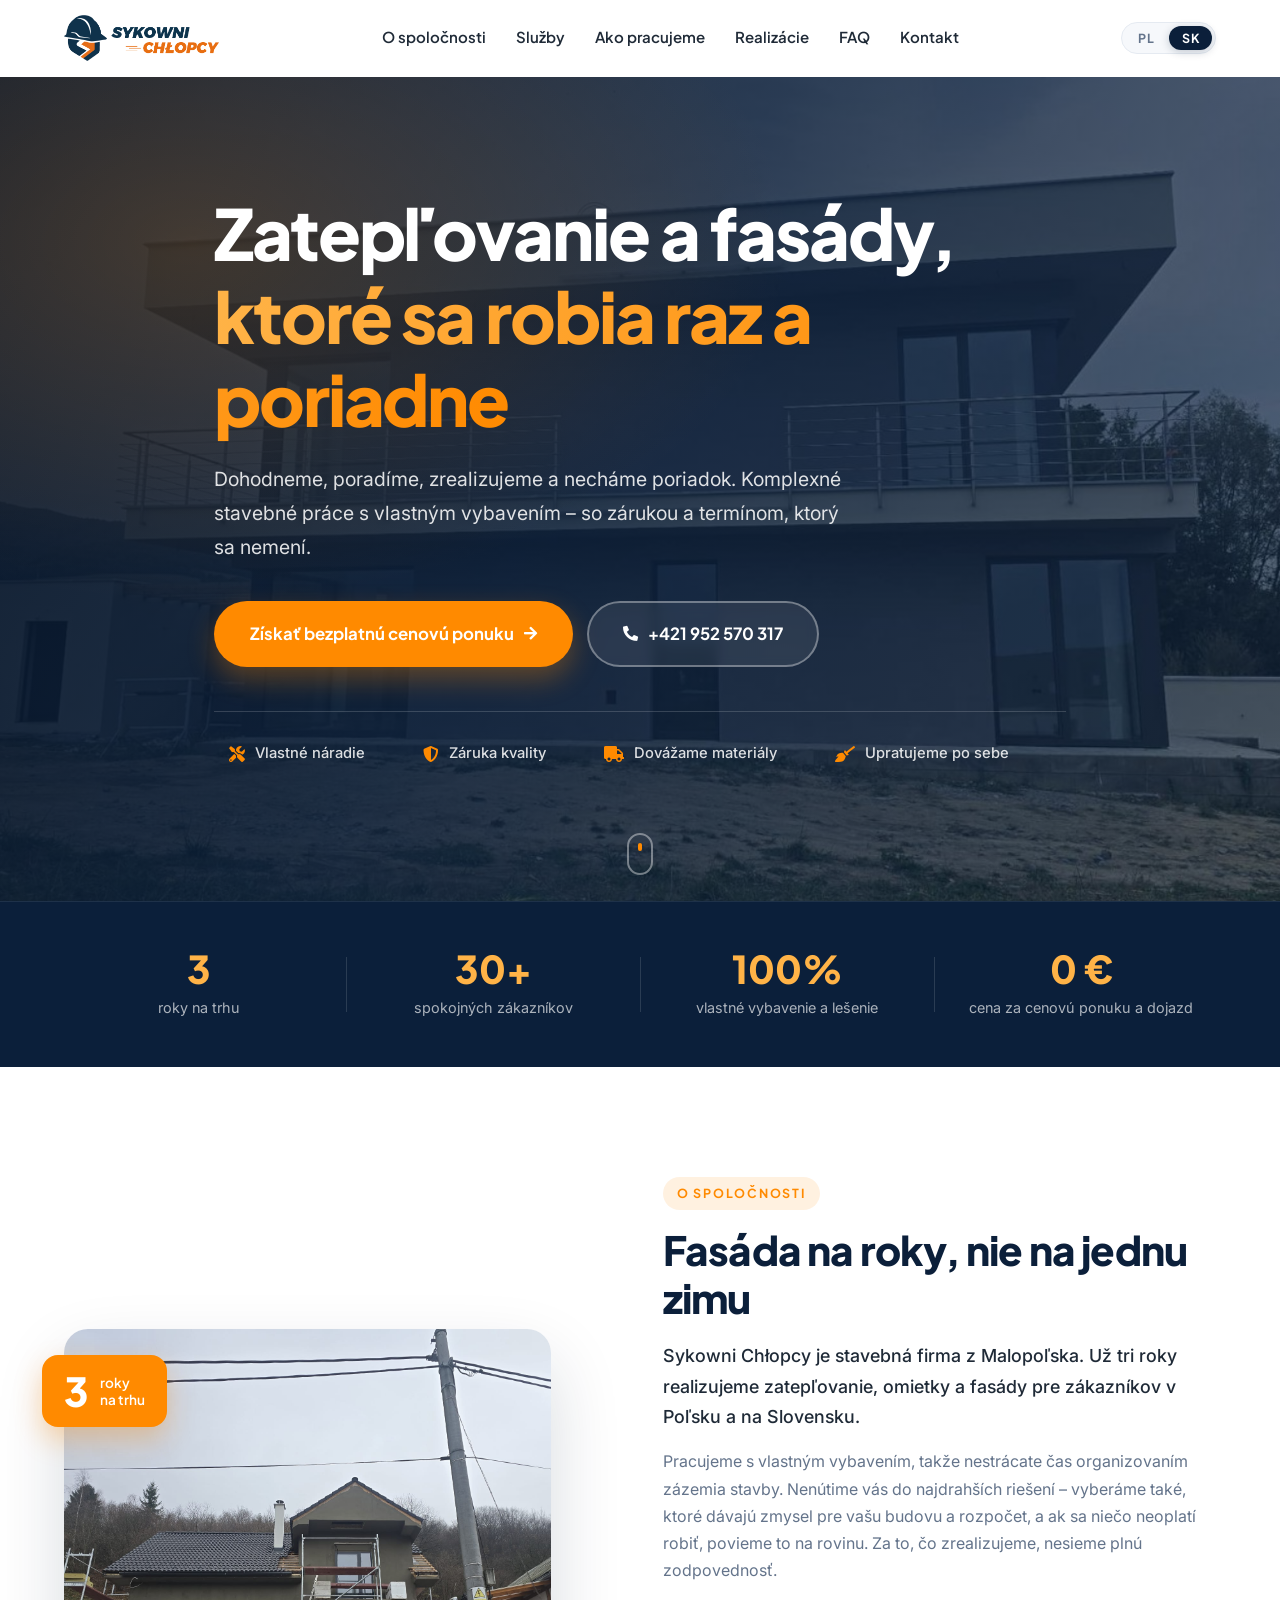
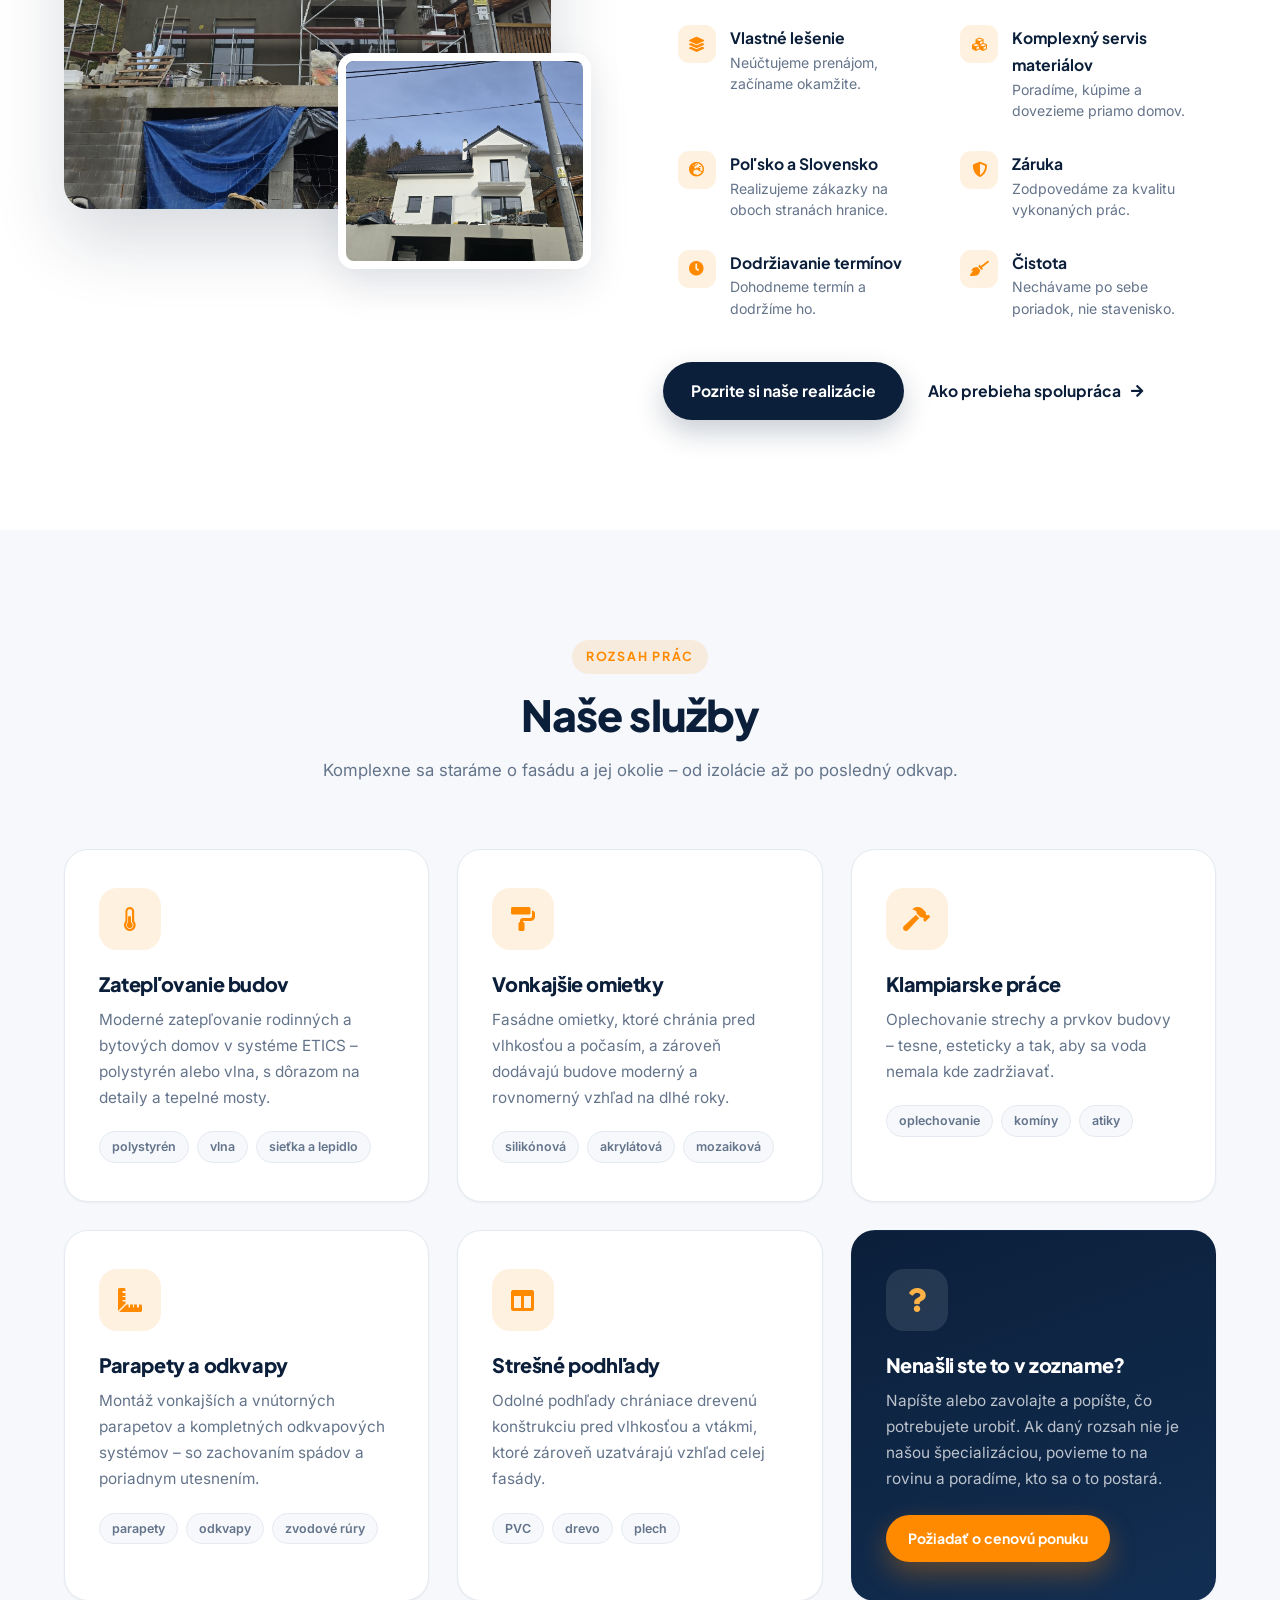
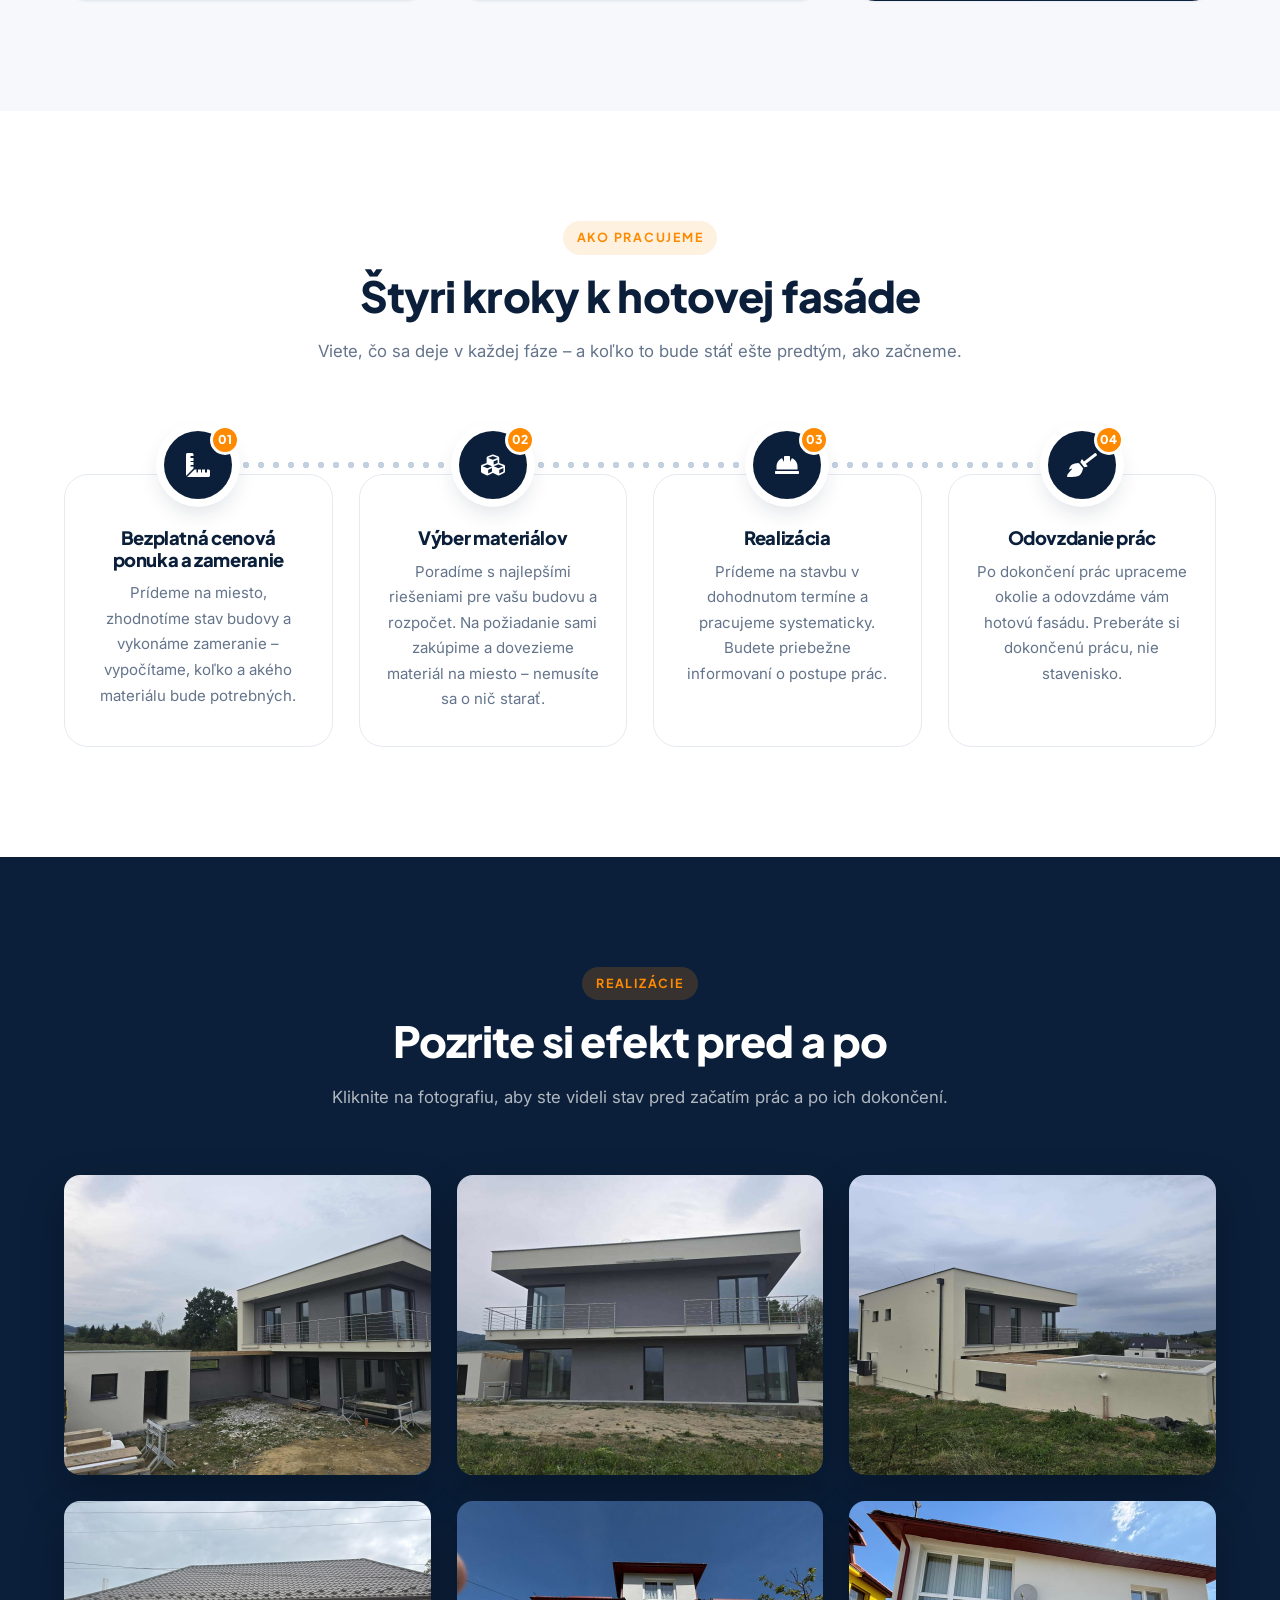
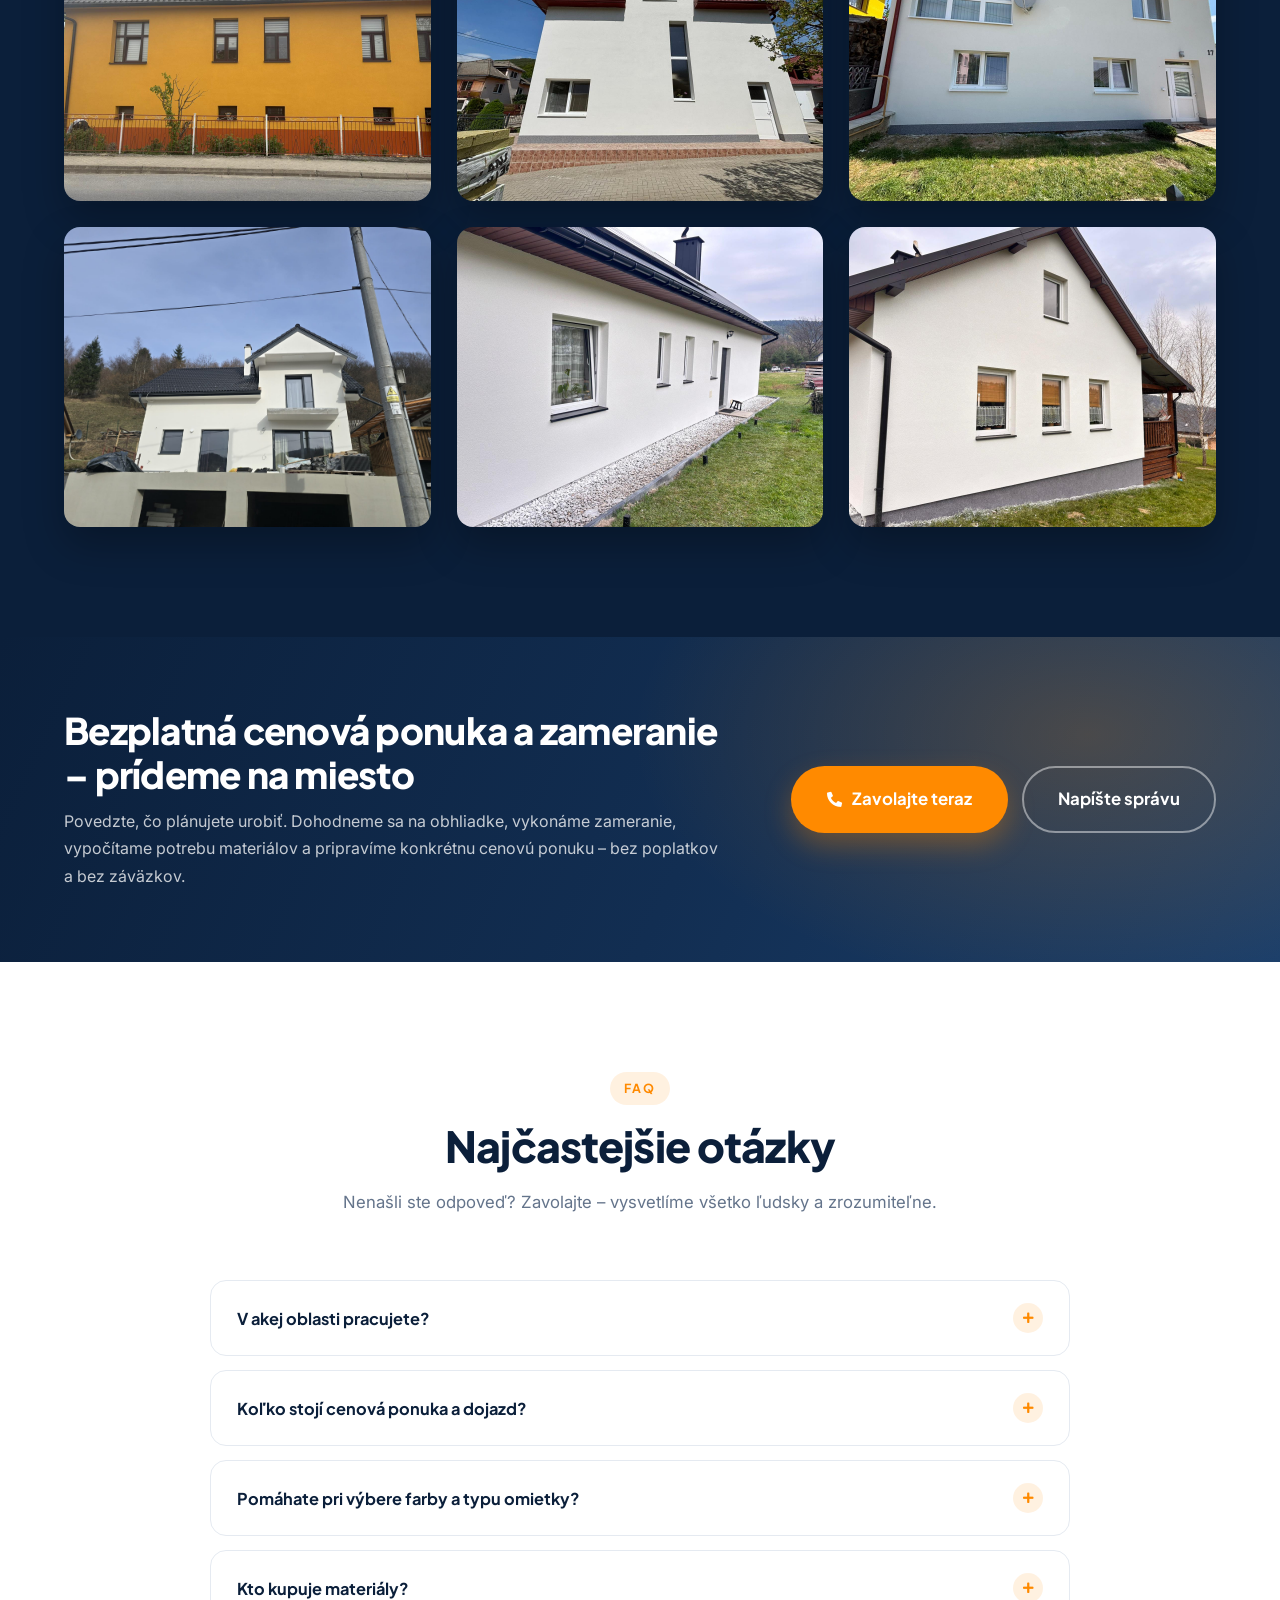
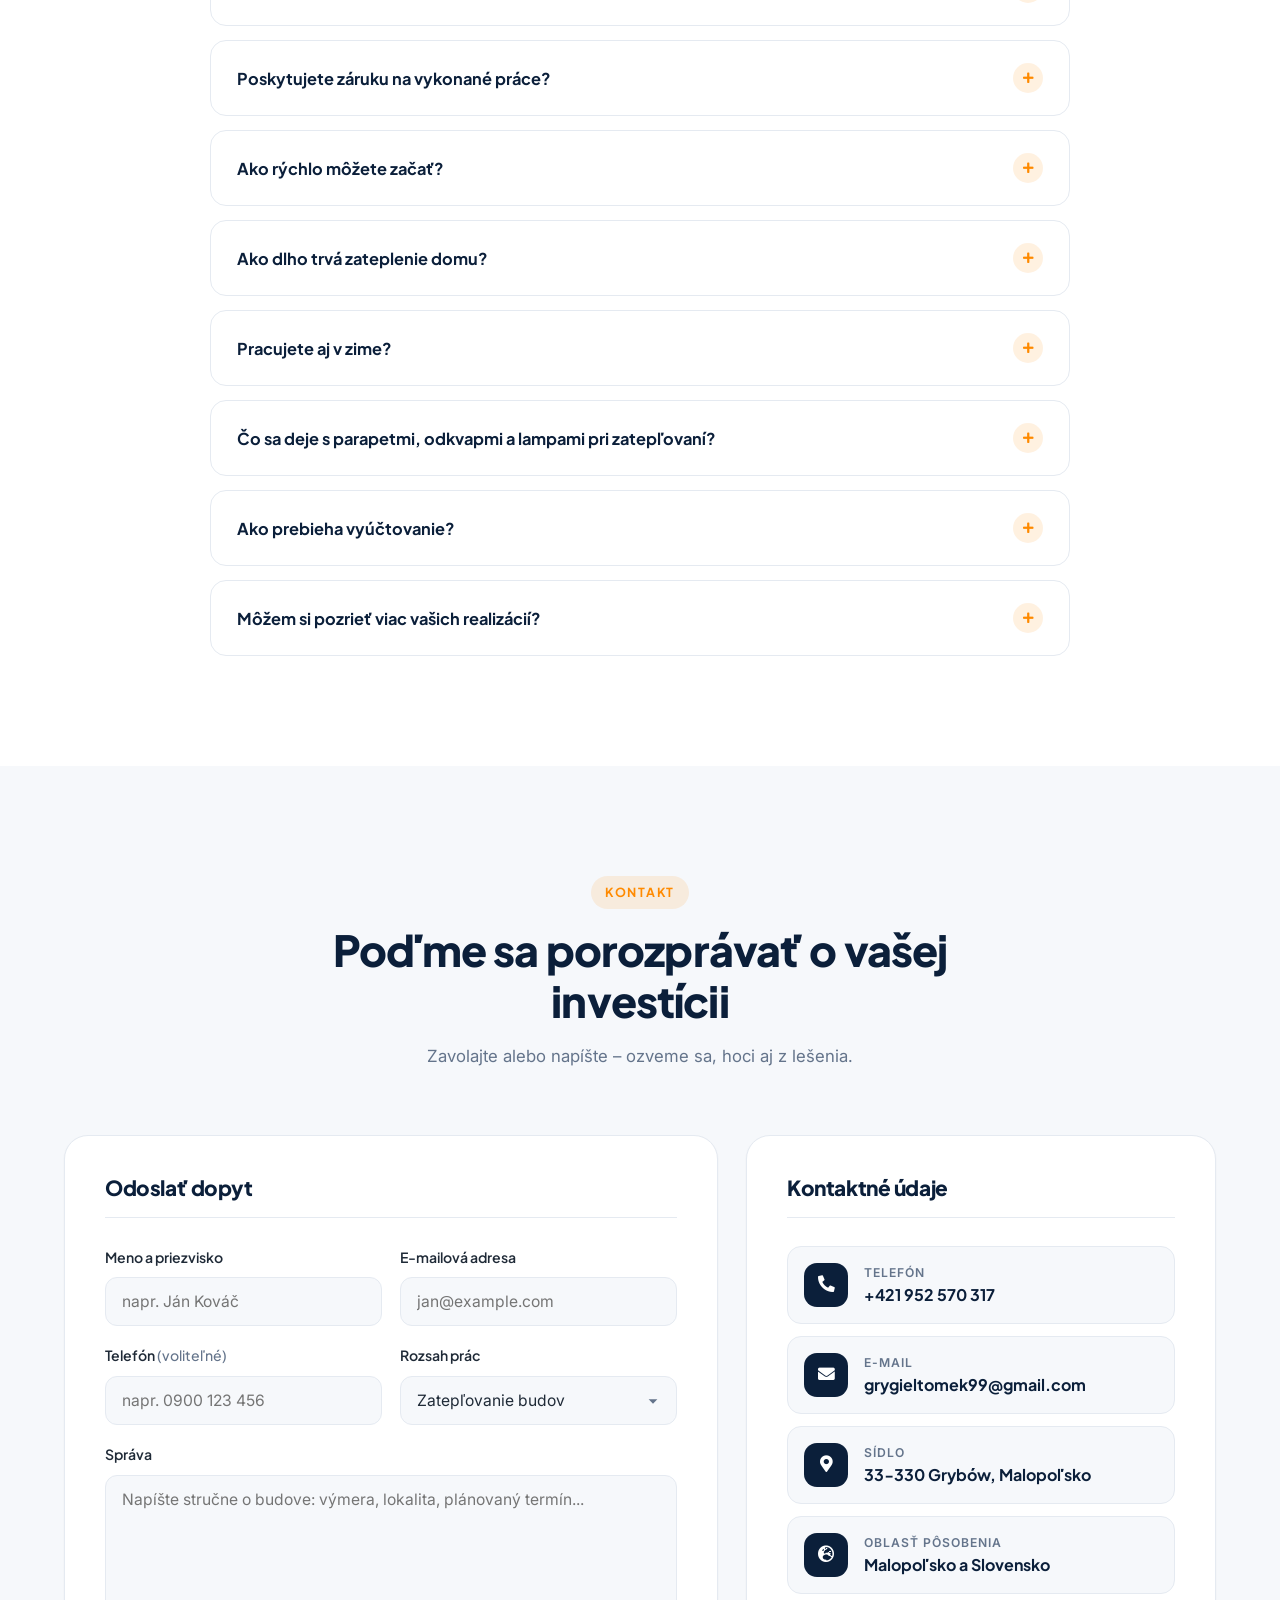
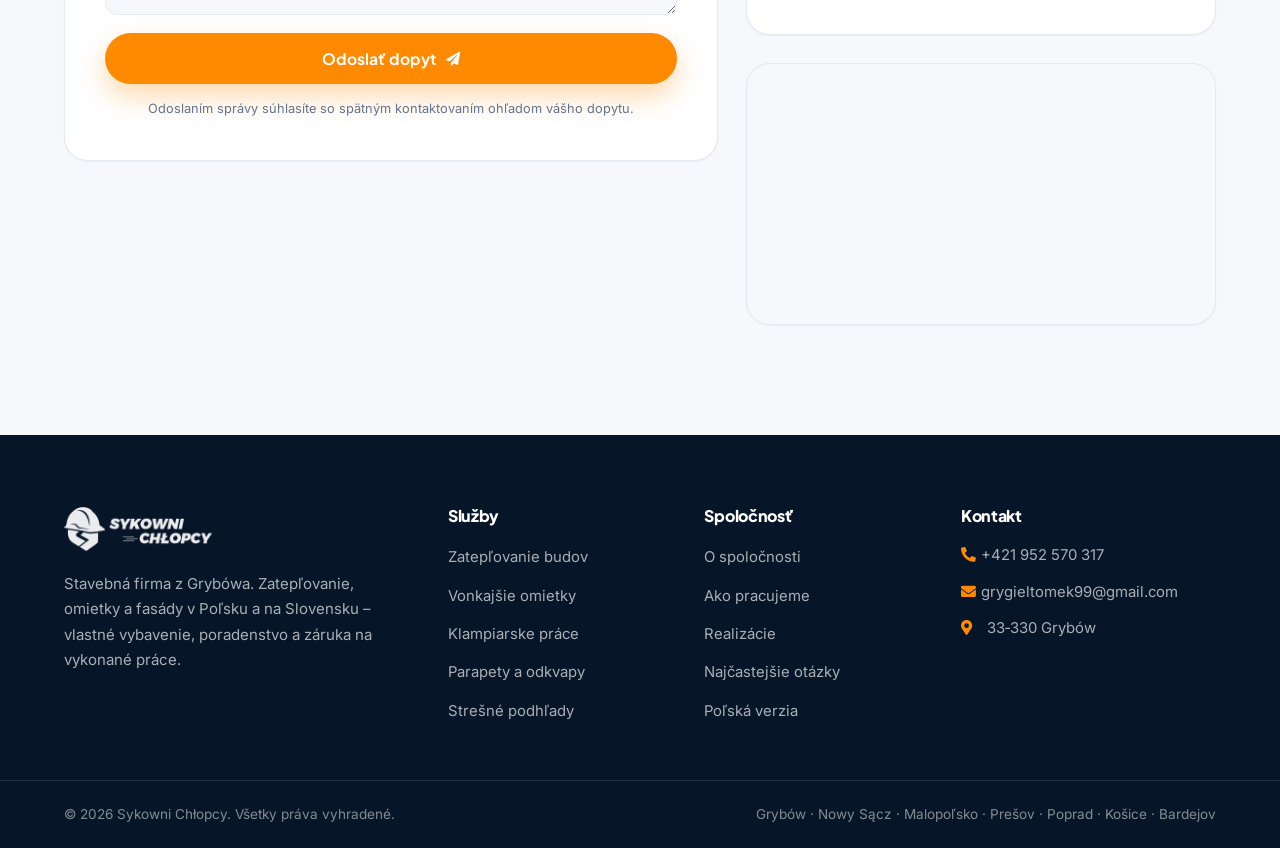
==== index.html @ 34656dc2 "v2" ====
<!DOCTYPE html>
<html lang="sk">
<head>
  <meta charset="UTF-8" />
  <meta name="viewport" content="width=device-width, initial-scale=1.0" />
  <title>Sykowni Chłopcy – Zatepľovanie, fasády a stavebné práce | Grybów</title>
  <meta name="description" content="Zatepľovanie budov, vonkajšie omietky, podhľady, klampiarske práce, parapety a odkvapy. Vlastné vybavenie, komplexná správa materiálov, záruka a bezplatná cenová ponuka s dojazdom. Grybów, Malopoľsko a Slovensko." />
  <meta name="theme-color" content="#0B1F3A" />

  <link rel="icon" href="favicon.ico" type="image/x-icon" />
  <link rel="canonical" href="https://sykowni-chlopcy.sk/" />
  <link rel="alternate" hreflang="pl" href="https://sykowni-chlopcy.pl/" />
  <link rel="alternate" hreflang="sk" href="https://sykowni-chlopcy.sk/" />

  <meta property="og:type" content="website" />
  <meta property="og:locale" content="sk_SK" />
  <meta property="og:site_name" content="Sykowni Chłopcy" />
  <meta property="og:title" content="Sykowni Chłopcy – Zatepľovanie, fasády a stavebné práce" />
  <meta property="og:description" content="Vlastné vybavenie, komplexná správa materiálov, záruka a bezplatná cenová ponuka s dojazdom na miesto." />
  <meta property="og:image" content="https://sykowni-chlopcy.sk/modern_1.jpg" />
  <meta property="og:url" content="https://sykowni-chlopcy.sk/" />
  <meta name="twitter:card" content="summary_large_image" />

  <link rel="preconnect" href="https://fonts.googleapis.com" />
  <link rel="preconnect" href="https://fonts.gstatic.com" crossorigin />
  <link href="https://fonts.googleapis.com/css2?family=Plus+Jakarta+Sans:wght@500;600;700;800&family=Inter:wght@400;500;600&display=swap" rel="stylesheet" />
  <link rel="stylesheet" href="https://cdnjs.cloudflare.com/ajax/libs/font-awesome/5.15.4/css/all.min.css" />
  <link rel="stylesheet" href="https://cdnjs.cloudflare.com/ajax/libs/aos/2.3.4/aos.css" />
  <link rel="stylesheet" href="style.css?v=16" />

  <script type="application/ld+json">
  {
    "@context": "https://schema.org",
    "@type": "HomeAndConstructionBusiness",
    "name": "Sykowni Chłopcy",
    "image": "https://sykowni-chlopcy.sk/banner_new.png",
    "description": "Zatepľovanie budov, vonkajšie omietky, strešné podhľady, klampiarske práce, parapety a odkvapy. Stavebné služby v Poľsku a na Slovensku.",
    "address": {
      "@type": "PostalAddress",
      "addressLocality": "Grybów",
      "postalCode": "33-330",
      "addressCountry": "PL"
    },
    "telephone": "+421 952 570 317",
    "email": "grygieltomek99@gmail.com",
    "url": "https://sykowni-chlopcy.sk/",
    "priceRange": "$$",
    "areaServed": ["Malopoľsko", "Nowy Sącz", "Grybów", "Prešov", "Poprad", "Košice", "Bardejov"],
    "foundingDate": "2024",
    "hasOfferCatalog": {
      "@type": "OfferCatalog",
      "name": "Stavebné služby",
      "itemListElement": [
        { "@type": "Offer", "itemOffered": { "@type": "Service", "name": "Zatepľovanie budov" } },
        { "@type": "Offer", "itemOffered": { "@type": "Service", "name": "Vonkajšia omietka" } },
        { "@type": "Offer", "itemOffered": { "@type": "Service", "name": "Klampiarske práce" } },
        { "@type": "Offer", "itemOffered": { "@type": "Service", "name": "Parapety a odkvapy" } },
        { "@type": "Offer", "itemOffered": { "@type": "Service", "name": "Strešný podhľad" } }
      ]
    }
  }
  </script>
</head>
<body id="top">

<a class="skip-link" href="#main">Prejsť na obsah</a>

<nav class="navbar" id="navbar">
  <div class="wrap nav-container">
    <a href="#top" class="nav-logo" aria-label="Sykowni Chłopcy – domovská stránka">
      <img src="banner_new.png" alt="Sykowni Chłopcy" class="hero-logo" />
    </a>

    <ul class="nav-center nav-links" id="nav-links">
      <li><a href="#about">O spoločnosti</a></li>
      <li><a href="#services">Služby</a></li>
      <li><a href="#process">Ako pracujeme</a></li>
      <li><a href="#gallery">Realizácie</a></li>
      <li><a href="#faq">FAQ</a></li>
      <li><a href="#contact-section">Kontakt</a></li>
    </ul>

    <div class="nav-right">
      <div class="lang-switch" role="group" aria-label="Výber jazyka">
        <a href="https://sykowni-chlopcy.pl/" class="lang-btn">PL</a>
        <a href="https://sykowni-chlopcy.sk/" class="lang-btn is-active">SK</a>
      </div>
      <button class="hamburger" id="hamburger" aria-label="Menu" aria-expanded="false" aria-controls="nav-links">
        <span></span><span></span><span></span>
      </button>
    </div>
  </div>
</nav>

<main id="main">

<header id="hero">
  <div class="hero-bg"></div>
  <div class="hero-overlay"></div>
  <div class="wrap hero-content">
    <h1 data-aos="fade-up">Zatepľovanie a fasády,<br /><span class="grad">ktoré sa robia raz a poriadne</span></h1>
    <p class="hero-subtitle" data-aos="fade-up" data-aos-delay="100">
      Dohodneme, poradíme, zrealizujeme a necháme poriadok. Komplexné stavebné práce
      s vlastným vybavením – so zárukou a termínom, ktorý sa nemení.
    </p>
    <div class="hero-actions" data-aos="fade-up" data-aos-delay="180">
      <a href="#contact-section" class="btn btn-accent btn-lg">Získať bezplatnú cenovú ponuku <i class="fas fa-arrow-right"></i></a>
      <a href="tel:+421952570317" class="btn btn-ghost btn-lg"><i class="fas fa-phone-alt"></i> +421 952 570 317</a>
    </div>
    <ul class="hero-chips" data-aos="fade-up" data-aos-delay="260">
      <li><i class="fas fa-tools"></i> Vlastné náradie</li>
      <li><i class="fas fa-shield-alt"></i> Záruka kvality</li>
      <li><i class="fas fa-truck"></i> Dovážame materiály</li>
      <li><i class="fas fa-broom"></i> Upratujeme po sebe</li>
    </ul>
  </div>
  <a href="#stats" class="hero-scroll" aria-label="Posunúť nadol"><span></span></a>
</header>

<section id="stats" class="stats-band">
  <div class="wrap stats-grid">
    <div class="stat" data-aos="fade-up">
      <span class="stat-num" data-count="3" data-suffix="">3</span>
      <span class="stat-label">roky na trhu</span>
    </div>
    <div class="stat" data-aos="fade-up" data-aos-delay="80">
      <span class="stat-num" data-count="30" data-suffix="+">30+</span>
      <span class="stat-label">spokojných zákazníkov</span>
    </div>
    <div class="stat" data-aos="fade-up" data-aos-delay="160">
      <span class="stat-num" data-count="100" data-suffix="%">100%</span>
      <span class="stat-label">vlastné vybavenie a lešenie</span>
    </div>
    <div class="stat" data-aos="fade-up" data-aos-delay="240">
      <span class="stat-num" data-count="0" data-suffix=" €">0 €</span>
      <span class="stat-label">cena za cenovú ponuku a dojazd</span>
    </div>
  </div>
</section>

<section id="about">
  <div class="wrap section-container">
    <div class="about-grid">
      <div class="about-media" data-aos="fade-right">
        <div class="about-img-main">
          <img src="galery_13.jpg" alt="Sykowni Chłopcy počas fasádnych prác na rodinnom dome" loading="lazy" />
        </div>
        <div class="about-img-sub">
          <img src="galery_14.jpg" alt="Hotová fasáda rodinného domu" loading="lazy" />
        </div>
        <div class="about-badge">
          <span class="about-badge-num">3</span>
          <span class="about-badge-txt">roky<br />na trhu</span>
        </div>
      </div>

      <div class="about-text" data-aos="fade-left">
        <span class="section-tag">O spoločnosti</span>
        <h2>Fasáda na roky, nie na jednu zimu</h2>
        <p class="lead">
          Sykowni Chłopcy je stavebná firma z Malopoľska. Už tri roky realizujeme zatepľovanie,
          omietky a fasády pre zákazníkov v Poľsku a na Slovensku.
        </p>
        <p>
          Pracujeme s vlastným vybavením, takže nestrácate čas organizovaním zázemia
          stavby. Nenútime vás do najdrahších riešení – vyberáme také, ktoré dávajú
          zmysel pre vašu budovu a rozpočet, a ak sa niečo neoplatí robiť, povieme
          to na rovinu. Za to, čo zrealizujeme, nesieme plnú zodpovednosť.
        </p>

        <ul class="about-list">
          <li><i class="fas fa-layer-group"></i><div><strong>Vlastné lešenie</strong><span>Neúčtujeme prenájom, začíname okamžite.</span></div></li>
          <li><i class="fas fa-cubes"></i><div><strong>Komplexný servis materiálov</strong><span>Poradíme, kúpime a dovezieme priamo domov.</span></div></li>
          <li><i class="fas fa-globe-europe"></i><div><strong>Poľsko a Slovensko</strong><span>Realizujeme zákazky na oboch stranách hranice.</span></div></li>
          <li><i class="fas fa-shield-alt"></i><div><strong>Záruka</strong><span>Zodpovedáme za kvalitu vykonaných prác.</span></div></li>
          <li><i class="fas fa-clock"></i><div><strong>Dodržiavanie termínov</strong><span>Dohodneme termín a dodržíme ho.</span></div></li>
          <li><i class="fas fa-broom"></i><div><strong>Čistota</strong><span>Nechávame po sebe poriadok, nie stavenisko.</span></div></li>
        </ul>

        <div class="about-actions">
          <a href="#gallery" class="btn btn-primary">Pozrite si naše realizácie</a>
          <a href="#process" class="btn btn-link">Ako prebieha spolupráca <i class="fas fa-arrow-right"></i></a>
        </div>
      </div>
    </div>
  </div>
</section>

<section id="services" class="bg-light">
  <div class="wrap section-container">
    <header class="section-head" data-aos="fade-up">
      <span class="section-tag">Rozsah prác</span>
      <h2>Naše služby</h2>
      <p class="section-sub">Komplexne sa staráme o fasádu a jej okolie – od izolácie až po posledný odkvap.</p>
    </header>

    <div class="services-grid">
      <article class="service-item" data-aos="fade-up">
        <div class="service-icon"><i class="fas fa-thermometer-half"></i></div>
        <h3>Zatepľovanie budov</h3>
        <p>Moderné zatepľovanie rodinných a bytových domov v systéme ETICS – polystyrén alebo vlna, s dôrazom na detaily a tepelné mosty.</p>
        <ul class="service-tags"><li>polystyrén</li><li>vlna</li><li>sieťka a lepidlo</li></ul>
      </article>

      <article class="service-item" data-aos="fade-up" data-aos-delay="80">
        <div class="service-icon"><i class="fas fa-paint-roller"></i></div>
        <h3>Vonkajšie omietky</h3>
        <p>Fasádne omietky, ktoré chránia pred vlhkosťou a počasím, a zároveň dodávajú budove moderný a rovnomerný vzhľad na dlhé roky.</p>
        <ul class="service-tags"><li>silikónová</li><li>akrylátová</li><li>mozaiková</li></ul>
      </article>

      <article class="service-item" data-aos="fade-up" data-aos-delay="160">
        <div class="service-icon"><i class="fas fa-hammer"></i></div>
        <h3>Klampiarske práce</h3>
        <p>Oplechovanie strechy a prvkov budovy – tesne, esteticky a tak, aby sa voda nemala kde zadržiavať.</p>
        <ul class="service-tags"><li>oplechovanie</li><li>komíny</li><li>atiky</li></ul>
      </article>

      <article class="service-item" data-aos="fade-up" data-aos-delay="240">
        <div class="service-icon"><i class="fas fa-ruler-combined"></i></div>
        <h3>Parapety a odkvapy</h3>
        <p>Montáž vonkajších a vnútorných parapetov a kompletných odkvapových systémov – so zachovaním spádov a poriadnym utesnením.</p>
        <ul class="service-tags"><li>parapety</li><li>odkvapy</li><li>zvodové rúry</li></ul>
      </article>

      <article class="service-item" data-aos="fade-up" data-aos-delay="320">
        <div class="service-icon"><i class="fas fa-columns"></i></div>
        <h3>Strešné podhľady</h3>
        <p>Odolné podhľady chrániace drevenú konštrukciu pred vlhkosťou a vtákmi, ktoré zároveň uzatvárajú vzhľad celej fasády.</p>
        <ul class="service-tags"><li>PVC</li><li>drevo</li><li>plech</li></ul>
      </article>

      <article class="service-item service-cta" data-aos="fade-up" data-aos-delay="400">
        <div class="service-icon"><i class="fas fa-question"></i></div>
        <h3>Nenašli ste to v zozname?</h3>
        <p>Napíšte alebo zavolajte a popíšte, čo potrebujete urobiť. Ak daný rozsah nie je našou špecializáciou, povieme to na rovinu a poradíme, kto sa o to postará.</p>
        <a href="#contact-section" class="btn btn-accent btn-sm">Požiadať o cenovú ponuku</a>
      </article>
    </div>
  </div>
</section>

<section id="process">
  <div class="wrap section-container">
    <header class="section-head" data-aos="fade-up">
      <span class="section-tag">Ako pracujeme</span>
      <h2>Štyri kroky k hotovej fasáde</h2>
      <p class="section-sub">Viete, čo sa deje v každej fáze – a koľko to bude stáť ešte predtým, ako začneme.</p>
    </header>

    <ol class="process-grid">
      <li class="process-step" data-aos="fade-up">
        <div class="process-node">
          <div class="process-icon"><i class="fas fa-ruler-combined"></i></div>
          <span class="process-num">01</span>
        </div>
        <h3>Bezplatná cenová ponuka a zameranie</h3>
        <p>Prídeme na miesto, zhodnotíme stav budovy a vykonáme zameranie – vypočítame, koľko a akého materiálu bude potrebných.</p>
      </li>
      <li class="process-step" data-aos="fade-up" data-aos-delay="100">
        <div class="process-node">
          <div class="process-icon"><i class="fas fa-cubes"></i></div>
          <span class="process-num">02</span>
        </div>
        <h3>Výber materiálov</h3>
        <p>Poradíme s najlepšími riešeniami pre vašu budovu a rozpočet. Na požiadanie sami zakúpime a dovezieme materiál na miesto – nemusíte sa o nič starať.</p>
      </li>
      <li class="process-step" data-aos="fade-up" data-aos-delay="200">
        <div class="process-node">
          <div class="process-icon"><i class="fas fa-hard-hat"></i></div>
          <span class="process-num">03</span>
        </div>
        <h3>Realizácia</h3>
        <p>Prídeme na stavbu v dohodnutom termíne a pracujeme systematicky. Budete priebežne informovaní o postupe prác.</p>
      </li>
      <li class="process-step" data-aos="fade-up" data-aos-delay="300">
        <div class="process-node">
          <div class="process-icon"><i class="fas fa-broom"></i></div>
          <span class="process-num">04</span>
        </div>
        <h3>Odovzdanie prác</h3>
        <p>Po dokončení prác upraceme okolie a odovzdáme vám hotovú fasádu. Preberáte si dokončenú prácu, nie stavenisko.</p>
      </li>
    </ol>
  </div>
</section>

<section id="gallery" class="bg-dark">
  <div class="wrap section-container">
    <header class="section-head section-head-light" data-aos="fade-up">
      <span class="section-tag">Realizácie</span>
      <h2>Pozrite si efekt pred a po</h2>
      <p class="section-sub">Kliknite na fotografiu, aby ste videli stav pred začatím prác a po ich dokončení.</p>
    </header>

    <div class="gallery-grid">
      <div class="gallery-card" data-aos="fade-up" data-before="modern_6.jpg" data-after="background.jpg">
        <div class="img-wrap">
          <img src="background.jpg" alt="Realizácia 1 – fasáda rodinného domu" loading="lazy" />
          <div class="hover-overlay"><span class="more-btn"><i class="fas fa-search-plus"></i><span class="btn-label">Zobraziť porovnanie</span></span></div>
        </div>
      </div>
      <div class="gallery-card" data-aos="fade-up" data-aos-delay="60" data-before="modern_7.jpg" data-after="modern_5.jpg">
        <div class="img-wrap">
          <img src="modern_5.jpg" alt="Realizácia 2 – zateplenie a vonkajšia omietka" loading="lazy" />
          <div class="hover-overlay"><span class="more-btn"><i class="fas fa-search-plus"></i><span class="btn-label">Zobraziť porovnanie</span></span></div>
        </div>
      </div>
      <div class="gallery-card" data-aos="fade-up" data-aos-delay="120" data-before="modern_8.jpg" data-after="modern_2.jpg">
        <div class="img-wrap">
          <img src="modern_2.jpg" alt="Realizácia 3 – moderná fasáda" loading="lazy" />
          <div class="hover-overlay"><span class="more-btn"><i class="fas fa-search-plus"></i><span class="btn-label">Zobraziť porovnanie</span></span></div>
        </div>
      </div>
      <div class="gallery-card" data-aos="fade-up" data-before="galery_9.jpg" data-after="galery_2.jpg">
        <div class="img-wrap">
          <img src="galery_2.jpg" alt="Realizácia 4 – fasádne práce" loading="lazy" />
          <div class="hover-overlay"><span class="more-btn"><i class="fas fa-search-plus"></i><span class="btn-label">Zobraziť porovnanie</span></span></div>
        </div>
      </div>
      <div class="gallery-card" data-aos="fade-up" data-aos-delay="60" data-before="galery_11.jpg" data-after="galery_1.jpg">
        <div class="img-wrap">
          <img src="galery_1.jpg" alt="Realizácia 5 – zateplenie budovy" loading="lazy" />
          <div class="hover-overlay"><span class="more-btn"><i class="fas fa-search-plus"></i><span class="btn-label">Zobraziť porovnanie</span></span></div>
        </div>
      </div>
      <div class="gallery-card" data-aos="fade-up" data-aos-delay="120" data-before="galery_3.jpg" data-after="galery_12.jpg">
        <div class="img-wrap">
          <img src="galery_12.jpg" alt="Realizácia 6 – fasáda po rekonštrukcii" loading="lazy" />
          <div class="hover-overlay"><span class="more-btn"><i class="fas fa-search-plus"></i><span class="btn-label">Zobraziť porovnanie</span></span></div>
        </div>
      </div>
      <div class="gallery-card" data-aos="fade-up" data-before="galery_13.jpg" data-after="galery_14.jpg">
        <div class="img-wrap">
          <img src="galery_14.jpg" alt="Realizácia 7 – dom po zateplení" loading="lazy" />
          <div class="hover-overlay"><span class="more-btn"><i class="fas fa-search-plus"></i><span class="btn-label">Zobraziť porovnanie</span></span></div>
        </div>
      </div>
      <div class="gallery-card" data-aos="fade-up" data-aos-delay="60" data-before="galery_15.jpg" data-after="galery_16.jpg">
        <div class="img-wrap">
          <img src="galery_16.jpg" alt="Realizácia 8 – dokončená fasáda" loading="lazy" />
          <div class="hover-overlay"><span class="more-btn"><i class="fas fa-search-plus"></i><span class="btn-label">Zobraziť porovnanie</span></span></div>
        </div>
      </div>
      <div class="gallery-card" data-aos="fade-up" data-aos-delay="120" data-before="galery_17.jpg" data-after="galery_18.jpg">
        <div class="img-wrap">
          <img src="galery_18.jpg" alt="Realizácia 9 – fasáda s podhľadom" loading="lazy" />
          <div class="hover-overlay"><span class="more-btn"><i class="fas fa-search-plus"></i><span class="btn-label">Zobraziť porovnanie</span></span></div>
        </div>
      </div>
    </div>
  </div>
</section>

<section class="cta-band">
  <div class="wrap cta-inner" data-aos="fade-up">
    <div class="cta-text">
      <h2>Bezplatná cenová ponuka a zameranie – prídeme na miesto</h2>
      <p>Povedzte, čo plánujete urobiť. Dohodneme sa na obhliadke, vykonáme zameranie, vypočítame potrebu materiálov a pripravíme konkrétnu cenovú ponuku – bez poplatkov a bez záväzkov.</p>
    </div>
    <div class="cta-actions">
      <a href="tel:+421952570317" class="btn btn-accent btn-lg"><i class="fas fa-phone-alt"></i> Zavolajte teraz</a>
      <a href="#contact-section" class="btn btn-outline-light btn-lg">Napíšte správu</a>
    </div>
  </div>
</section>

<section id="faq">
  <div class="wrap section-container">
    <header class="section-head" data-aos="fade-up">
      <span class="section-tag">FAQ</span>
      <h2>Najčastejšie otázky</h2>
      <p class="section-sub">Nenašli ste odpoveď? Zavolajte – vysvetlíme všetko ľudsky a zrozumiteľne.</p>
    </header>

    <div class="faq-list" data-aos="fade-up">
      <div class="faq-item">
        <button class="faq-q" aria-expanded="false">V akej oblasti pracujete?<i class="fas fa-plus"></i></button>
        <div class="faq-a"><p>Na poľskej strane pôsobíme v celom Malopoľsku, najmä v okolí Grybówa a Nowého Sącza. Na Slovensku realizujeme zákazky v regióne Prešova, Popradu, Košíc a Bardejova. Do úvahy prichádzajú aj vzdialenejšie výjazdy – stačí sa opýtať, radi preveríme, či sa to dá zosúladiť s termínmi.</p></div>
      </div>
      <div class="faq-item">
        <button class="faq-q" aria-expanded="false">Koľko stojí cenová ponuka a dojazd?<i class="fas fa-plus"></i></button>
        <div class="faq-a"><p>Nič. Dojazd, obhliadka, zameranie a príprava cenovej ponuky sú bezplatné a k ničomu vás nezaväzujú – a to aj v prípade, ak sa nakoniec rozhodnete pre iných majstrov.</p></div>
      </div>
      <div class="faq-item">
        <button class="faq-q" aria-expanded="false">Pomáhate pri výbere farby a typu omietky?<i class="fas fa-plus"></i></button>
        <div class="faq-a"><p>Áno. Poradíme vám, aká štruktúra a farba sa hodí k vašej budove a ktoré riešenia sú v našom podnebí trvácnejšie. Rozhodnutie je však vždy na vás.</p></div>
      </div>
      <div class="faq-item">
        <button class="faq-q" aria-expanded="false">Kto kupuje materiály?<i class="fas fa-plus"></i></button>
        <div class="faq-a"><p>Ako vám to vyhovuje. Poradíme pri výbere materiálov a na požiadanie ich sami kúpime a dovezieme na miesto – v takom prípade sa nemusíte o nič starať. Môžete si ich zabezpečiť aj sami a my vám poradíme, koľko a čoho treba objednať.</p></div>
      </div>
      <div class="faq-item">
        <button class="faq-q" aria-expanded="false">Poskytujete záruku na vykonané práce?<i class="fas fa-plus"></i></button>
        <div class="faq-a"><p>Áno. Na nami vykonané práce poskytujeme záruku – podrobnosti a rozsah určujeme individuálne pri dohadovaní zákazky.</p></div>
      </div>
      <div class="faq-item">
        <button class="faq-q" aria-expanded="false">Ako rýchlo môžete začať?<i class="fas fa-plus"></i></button>
        <div class="faq-a"><p>Termín závisí od sezóny a rozsahu prác. Po obhliadke uvedieme reálny termín začatia a ukončenia – a dodržíme ho.</p></div>
      </div>
      <div class="faq-item">
        <button class="faq-q" aria-expanded="false">Ako dlho trvá zateplenie domu?<i class="fas fa-plus"></i></button>
        <div class="faq-a"><p>To závisí od plochy fasády, stavu stien a rozsahu dodatočných prác. Pri typickom rodinnom dome ide zvyčajne o niekoľko týždňov. Konkrétny harmonogram poskytneme po zameraní, aby sme nestrieľali termíny naslepo.</p></div>
      </div>
      <div class="faq-item">
        <button class="faq-q" aria-expanded="false">Pracujete aj v zime?<i class="fas fa-plus"></i></button>
        <div class="faq-a"><p>„Mokré“ procesy – lepidlá, sieťka, omietky – vyžadujú vhodnú teplotu, preto ich plánujeme v sezóne. Mimo nej realizujeme napr. klampiarske práce, podhľady, parapety a odkvapy. Ak nie sú podmienky na kvalitnú prácu, povieme to na rovinu, namiesto toho, aby sme riskovali výsledok.</p></div>
      </div>
      <div class="faq-item">
        <button class="faq-q" aria-expanded="false">Čo sa deje s parapetmi, odkvapmi a lampami pri zatepľovaní?<i class="fas fa-plus"></i></button>
        <div class="faq-a"><p>Pred začatím prác ich demontujeme a po zateplení opäť namontujeme – so zohľadnením novej hrúbky steny. Ak je potrebné niečo vymeniť, povieme to už vo fáze cenovej ponuky, nie počas prác.</p></div>
      </div>
      <div class="faq-item">
        <button class="faq-q" aria-expanded="false">Ako prebieha vyúčtovanie?<i class="fas fa-plus"></i></button>
        <div class="faq-a"><p>Rozsah, cenu a harmonogram platieb si dohodneme pred príchodom na stavbu a preberieme pri predkladaní cenovej ponuky. Náklady sa počas prác „nenabaľujú“.</p></div>
      </div>
      <div class="faq-item">
        <button class="faq-q" aria-expanded="false">Môžem si pozrieť viac vašich realizácií?<i class="fas fa-plus"></i></button>
        <div class="faq-a"><p>Jasné – časť fotografií „pred a po“ nájdete v <a href="#gallery">galérii realizácií</a>. Ak chcete vidieť niečo podobné vašej budove, zavolajte a pošleme vám ďalšie fotky.</p></div>
      </div>
    </div>
  </div>
</section>

<section id="contact-section" class="bg-light">
  <div class="wrap section-container">
    <header class="section-head" data-aos="fade-up">
      <span class="section-tag">Kontakt</span>
      <h2>Poďme sa porozprávať o vašej investícii</h2>
      <p class="section-sub">Zavolajte alebo napíšte – ozveme sa, hoci aj z lešenia.</p>
    </header>

    <div class="contact-wrapper">
      <div class="contact-box" data-aos="fade-right">
        <h3 class="contact-header">Odoslať dopyt</h3>
        <form id="contact-form" action="https://formspree.io/f/xgvyvrle" method="POST">
          <input type="hidden" name="_subject" value="Sykowni Chłopcy – nová správa" />
          <div class="form-row">
            <div class="form-group">
              <label for="name">Meno a priezvisko</label>
              <input type="text" id="name" name="name" placeholder="napr. Ján Kováč" required />
            </div>
            <div class="form-group">
              <label for="email">E-mailová adresa</label>
              <input type="email" id="email" name="email" placeholder="jan@example.com" required />
            </div>
          </div>
          <div class="form-row">
            <div class="form-group">
              <label for="phone">Telefón <span class="opt">(voliteľné)</span></label>
              <input type="tel" id="phone" name="phone" placeholder="napr. 0900 123 456" />
            </div>
            <div class="form-group">
              <label for="scope">Rozsah prác</label>
              <select id="scope" name="scope">
                <option value="Zatepľovanie budov">Zatepľovanie budov</option>
                <option value="Vonkajšie omietky">Vonkajšie omietky</option>
                <option value="Klampiarske práce">Klampiarske práce</option>
                <option value="Parapety a odkvapy">Parapety a odkvapy</option>
                <option value="Strešné podhľady">Strešné podhľady</option>
                <option value="Iné / viac služieb">Iné / viac služieb</option>
              </select>
            </div>
          </div>
          <div class="form-group">
            <label for="message">Správa</label>
            <textarea id="message" name="message" placeholder="Napíšte stručne o budove: výmera, lokalita, plánovaný termín..." required></textarea>
          </div>
          <button type="submit" class="btn btn-accent btn-block">Odoslať dopyt <i class="fas fa-paper-plane"></i></button>
          <p id="form-message" class="form-message"></p>
          <p class="form-note">Odoslaním správy súhlasíte so spätným kontaktovaním ohľadom vášho dopytu.</p>
        </form>
      </div>

      <div class="contact-side" data-aos="fade-left">
        <div class="contact-box contact-info">
          <h3 class="contact-header">Kontaktné údaje</h3>
          <a href="tel:+421952570317" class="info-item">
            <div class="icon-circle"><i class="fas fa-phone-alt"></i></div>
            <div><span class="info-label">Telefón</span><p>+421 952 570 317</p></div>
          </a>
          <a href="mailto:grygieltomek99@gmail.com" class="info-item">
            <div class="icon-circle"><i class="fas fa-envelope"></i></div>
            <div><span class="info-label">E-mail</span><p>grygieltomek99@gmail.com</p></div>
          </a>
          <a href="https://maps.google.com/?q=33-330+Grybów" target="_blank" rel="noopener" class="info-item">
            <div class="icon-circle"><i class="fas fa-map-marker-alt"></i></div>
            <div><span class="info-label">Sídlo</span><p>33‑330 Grybów, Malopoľsko</p></div>
          </a>
          <div class="info-item info-static">
            <div class="icon-circle"><i class="fas fa-globe-europe"></i></div>
            <div><span class="info-label">Oblasť pôsobenia</span><p>Malopoľsko a Slovensko</p></div>
          </div>
        </div>

        <div class="map-box">
			<iframe
				src="https://www.google.com/maps/embed?pb=!1m18!1m12!1m3!1d2581.3323049107954!2d20.94165687679058!3d49.626359542037965!2m3!1f0!2f0!3f0!3m2!1i1024!2i768!4f13.1!3m3!1m2!1s0x473e13d9697f3911%3A0x4b78c9509df656ea!2sSykowni%20Ch%C5%82opcy!5e0!3m2!1spl!2spl!4v1722316880000!5m2!1spl!2spl"
				title="Mapa – Sykowni Chłopcy"
				loading="lazy"
				referrerpolicy="no-referrer-when-downgrade"
				allowfullscreen>
			</iframe>
		</div>
      </div>
    </div>
  </div>
</section>

</main>

<footer class="footer">
  <div class="wrap footer-grid">
    <div class="footer-col footer-brand">
      <img src="banner_new.png" alt="Sykowni Chłopcy" class="footer-logo" />
      <p>Stavebná firma z Grybówa. Zatepľovanie, omietky a fasády v Poľsku a na Slovensku – vlastné vybavenie, poradenstvo a záruka na vykonané práce.</p>
    </div>
    <div class="footer-col">
      <h4>Služby</h4>
      <ul>
        <li><a href="#services">Zatepľovanie budov</a></li>
        <li><a href="#services">Vonkajšie omietky</a></li>
        <li><a href="#services">Klampiarske práce</a></li>
        <li><a href="#services">Parapety a odkvapy</a></li>
        <li><a href="#services">Strešné podhľady</a></li>
      </ul>
    </div>
    <div class="footer-col">
      <h4>Spoločnosť</h4>
      <ul>
        <li><a href="#about">O spoločnosti</a></li>
        <li><a href="#process">Ako pracujeme</a></li>
        <li><a href="#gallery">Realizácie</a></li>
        <li><a href="#faq">Najčastejšie otázky</a></li>
        <li><a href="https://sykowni-chlopcy.pl/">Poľská verzia</a></li>
      </ul>
    </div>
    <div class="footer-col">
      <h4>Kontakt</h4>
      <ul class="footer-contact">
        <li><a href="tel:+421952570317"><i class="fas fa-phone-alt"></i> +421 952 570 317</a></li>
        <li><a href="mailto:grygieltomek99@gmail.com"><i class="fas fa-envelope"></i> grygieltomek99@gmail.com</a></li>
        <li><i class="fas fa-map-marker-alt"></i> 33‑330 Grybów</li>
      </ul>
    </div>
  </div>
  <div class="footer-bottom">
    <div class="wrap footer-bottom-inner">
      <p>&copy; <span id="year"></span> Sykowni Chłopcy. Všetky práva vyhradené.</p>
      <p class="footer-area">Grybów · Nowy Sącz · Malopoľsko · Prešov · Poprad · Košice · Bardejov</p>
    </div>
  </div>
</footer>

<div class="mobile-bar">
  <a href="tel:+421952570317" class="mobile-bar-btn primary"><i class="fas fa-phone-alt"></i> Zavolajte</a>
  <a href="#contact-section" class="mobile-bar-btn"><i class="fas fa-envelope"></i> Cenová ponuka</a>
</div>

<div id="lightbox-overlay" role="dialog" aria-modal="true" aria-label="Porovnanie pred a po">
  <button id="lightbox-close" aria-label="Zatvoriť">&times;</button>
  <div class="lightbox-content">
    <div class="lightbox-img-wrapper">
      <span class="lightbox-label">PRED</span>
      <img id="lightbox-before" src="" alt="Stav pred prácami" />
    </div>
    <div class="lightbox-img-wrapper">
      <span class="lightbox-label">PO</span>
      <img id="lightbox-after" src="" alt="Stav po prácach" />
    </div>
  </div>
  <button id="lightbox-prev" class="lightbox-arrow" aria-label="Predchádzajúca">&#10094;</button>
  <button id="lightbox-next" class="lightbox-arrow" aria-label="Nasledujúca">&#10095;</button>
</div>

<button id="scrollToTopBtn" title="Naspäť hore" aria-label="Naspäť hore">
  <i class="fas fa-chevron-up"></i>
</button>

<script src="https://cdnjs.cloudflare.com/ajax/libs/aos/2.3.4/aos.js"></script>
<script src="script.js?v=16"></script>
</body>
</html>
---- style.css ----
/* =========================================================
   Sykowni Chłopcy – design system
   ========================================================= */
:root {
  --navy-900: #071528;
  --navy-800: #0B1F3A;
  --navy-700: #122E52;
  --navy-600: #1B3F6B;
  --primary: #0B1F3A;
  --primary-hover: #122E52;

  --accent: #FF8A00;
  --accent-soft: #FFB347;
  --accent-hover: #E97A00;
  --accent-tint: rgba(255, 138, 0, 0.12);

  --bg: #ffffff;
  --bg-light: #F6F8FB;
  --bg-dark: #0B1F3A;

  --text: #1F2A37;
  --text-muted: #64748B;
  --text-invert: #ffffff;
  --border: #E5EAF1;
  --dot: #C3D0E0;
  --border-dark: rgba(255, 255, 255, 0.12);

  --shadow-xs: 0 1px 2px rgba(11, 31, 58, 0.05);
  --shadow-sm: 0 4px 14px rgba(11, 31, 58, 0.06);
  --shadow-md: 0 16px 40px rgba(11, 31, 58, 0.10);
  --shadow-lg: 0 32px 70px rgba(11, 31, 58, 0.16);
  --shadow-accent: 0 12px 28px rgba(255, 138, 0, 0.32);

  --radius-sm: 10px;
  --radius: 16px;
  --radius-lg: 24px;

  --wrap: 1200px;
  --nav-h: 76px;

  --font-head: 'Plus Jakarta Sans', 'Poppins', system-ui, sans-serif;
  --font-body: 'Inter', 'Open Sans', system-ui, sans-serif;

  --ease: cubic-bezier(0.22, 1, 0.36, 1);
}

* { box-sizing: border-box; margin: 0; padding: 0; }
html {
  scroll-behavior: smooth; scroll-padding-top: calc(var(--nav-h) + 20px);
  -webkit-text-size-adjust: 100%;
  overflow-x: clip;
}
/* fallback dla starszych przeglądarek bez overflow:clip */
@supports not (overflow: clip) {
  html { overflow-x: hidden; }
}

body {
  font-family: var(--font-body);
  color: var(--text);
  background: var(--bg);
  line-height: 1.7;
  font-size: 1rem;
  overflow-x: clip;
  -webkit-font-smoothing: antialiased;
  -webkit-tap-highlight-color: transparent;
}
body.noscroll { overflow: hidden !important; }

img { max-width: 100%; display: block; }
a { color: inherit; }

h1, h2, h3, h4 {
  font-family: var(--font-head);
  color: var(--primary);
  font-weight: 800;
  line-height: 1.18;
  letter-spacing: -0.02em;
}

.wrap { max-width: var(--wrap); margin: 0 auto; padding: 0 24px; }
.section-container { padding-top: 110px; padding-bottom: 110px; }
.bg-light { background: var(--bg-light); }
.bg-dark { background: var(--bg-dark); color: rgba(255, 255, 255, 0.78); }

.skip-link {
  position: fixed; left: 0; top: 0; z-index: 10001;
  transform: translateY(-120%);
  background: var(--accent); color: #fff; padding: 12px 20px; border-radius: 0 0 12px 0;
  font-weight: 600; text-decoration: none; transition: transform 0.2s ease;
}
.skip-link:focus { transform: translateY(0); }

:focus-visible { outline: 3px solid var(--accent); outline-offset: 3px; border-radius: 6px; }

/* ================= BUTTONS ================= */
.btn {
  display: inline-flex; align-items: center; justify-content: center; gap: 10px;
  font-family: var(--font-head); font-weight: 700; font-size: 0.98rem;
  padding: 14px 26px; border-radius: 999px; border: 2px solid transparent;
  text-decoration: none; cursor: pointer; white-space: nowrap;
  transition: transform 0.3s var(--ease), box-shadow 0.3s var(--ease), background 0.25s ease, color 0.25s ease, border-color 0.25s ease;
}
.btn i { font-size: 0.9em; transition: transform 0.3s var(--ease); }
.btn:hover { transform: translateY(-3px); }
.btn:active { transform: translateY(-1px); }

.btn-accent { background: var(--accent); color: #fff; box-shadow: var(--shadow-accent); }
.btn-accent:hover { background: var(--accent-hover); box-shadow: 0 18px 36px rgba(255, 138, 0, 0.38); }
.btn-accent:hover i.fa-arrow-right { transform: translateX(4px); }

.btn-primary { background: var(--primary); color: #fff; box-shadow: 0 12px 28px rgba(11, 31, 58, 0.22); }
.btn-primary:hover { background: var(--primary-hover); }

.btn-ghost { background: rgba(255, 255, 255, 0.08); color: #fff; border-color: rgba(255, 255, 255, 0.35); backdrop-filter: blur(6px); }
.btn-ghost:hover { background: #fff; color: var(--primary); border-color: #fff; }

.btn-outline-light { background: transparent; color: #fff; border-color: rgba(255, 255, 255, 0.45); }
.btn-outline-light:hover { background: #fff; color: var(--primary); border-color: #fff; }

.btn-link { color: var(--primary); background: none; padding: 14px 4px; }
.btn-link:hover { color: var(--accent); transform: none; }
.btn-link:hover i { transform: translateX(5px); }

.btn-sm { padding: 10px 20px; font-size: 0.88rem; }
.btn-lg { padding: 17px 34px; font-size: 1.05rem; }
.btn-block { width: 100%; }

/* ================= NAVBAR ================= */
.navbar {
  position: sticky; top: 0; left: 0; width: 100%; z-index: 1000;
  background: rgba(255, 255, 255, 0.88);
  backdrop-filter: blur(14px); -webkit-backdrop-filter: blur(14px);
  border-bottom: 1px solid transparent;
  transition: box-shadow 0.3s ease, background 0.3s ease, border-color 0.3s ease;
}
.navbar.scrolled { background: rgba(255, 255, 255, 0.97); box-shadow: var(--shadow-sm); border-bottom-color: var(--border); }
.nav-container { display: flex; align-items: center; justify-content: space-between; gap: 24px; height: var(--nav-h); }

.nav-logo { display: flex; align-items: center; }
.hero-logo { max-height: 46px; width: auto; transition: transform 0.3s var(--ease); }
.nav-logo:hover .hero-logo { transform: scale(1.04); }

.nav-center { display: flex; align-items: center; list-style: none; gap: 30px; }
.nav-links a {
  color: var(--text); font-family: var(--font-head); font-weight: 600; font-size: 0.94rem;
  text-decoration: none; position: relative; padding: 6px 0; transition: color 0.25s ease;
}
.nav-links a::after {
  content: ''; position: absolute; left: 0; bottom: -2px; width: 100%; height: 3px; border-radius: 3px;
  background: var(--accent); transform: scaleX(0); transform-origin: right;
  transition: transform 0.35s var(--ease);
}
.nav-links a:hover, .nav-links a.active { color: var(--primary); }
.nav-links a:hover::after, .nav-links a.active::after { transform: scaleX(1); transform-origin: left; }
.nav-right { display: flex; align-items: center; gap: 16px; }

.lang-switch {
  display: inline-flex; align-items: center; gap: 2px;
  background: var(--bg-light); border: 1px solid var(--border);
  padding: 3px; border-radius: 999px;
}
.lang-switch a {
  padding: 6px 13px; border-radius: 999px; text-decoration: none;
  color: var(--text-muted); font-family: var(--font-head);
  font-size: 0.78rem; font-weight: 700; letter-spacing: 0.03em; line-height: 1;
  transition: color 0.25s ease, background 0.25s ease;
}
.lang-switch a:hover { color: var(--primary); }
.lang-switch a.is-active {
  background: var(--primary); color: #fff;
  box-shadow: 0 2px 8px rgba(11, 31, 58, 0.22);
}
.lang-switch a.is-active:hover { color: #fff; }

.hamburger {
  display: none; flex-direction: column; gap: 6px; cursor: pointer;
  background: none; border: none; padding: 6px;
}
.hamburger span { width: 26px; height: 2.5px; background: var(--primary); border-radius: 3px; transition: 0.3s var(--ease); }

/* ================= HERO ================= */
#hero {
  position: relative; min-height: calc(100vh - var(--nav-h));
  display: flex; flex-direction: column; justify-content: center;
  padding: 90px 0 110px; color: #fff; overflow: hidden;
}
.hero-bg {
  position: absolute; inset: 0;
  background: url('modern_5.jpg') center center / cover no-repeat;
  transform: scale(1.04);
}
.hero-overlay {
  position: absolute; inset: 0;
  background:
    radial-gradient(1000px 600px at 15% 20%, rgba(255, 138, 0, 0.18), transparent 60%),
    linear-gradient(120deg, rgba(7, 21, 40, 0.94) 0%, rgba(11, 31, 58, 0.86) 45%, rgba(11, 31, 58, 0.55) 100%);
}
.hero-content { position: relative; z-index: 2; max-width: 900px; }

#hero h1 {
  color: #fff; font-size: clamp(2.4rem, 5.2vw + 0.4rem, 4.4rem);
  margin: 0 0 22px; letter-spacing: -0.03em;
}
.grad {
  background: linear-gradient(100deg, var(--accent-soft), var(--accent));
  -webkit-background-clip: text; background-clip: text; color: transparent;
}
.hero-subtitle {
  font-size: clamp(1.02rem, 1.1vw + 0.7rem, 1.22rem);
  color: rgba(255, 255, 255, 0.86); max-width: 640px; line-height: 1.75;
}
.hero-actions { display: flex; flex-wrap: wrap; gap: 14px; margin-top: 36px; }

.hero-chips {
  list-style: none; display: flex; flex-wrap: wrap; gap: 12px 28px;
  margin-top: 44px; padding-top: 28px; border-top: 1px solid rgba(255, 255, 255, 0.16);
}
.hero-chips li {
  display: flex; align-items: center; gap: 10px;
  font-size: 0.92rem; font-weight: 500; color: rgba(255, 255, 255, 0.85);
  padding: 8px 14px; margin: -8px 0; border-radius: 999px;
  border: 1px solid transparent;
  transition: color 0.3s ease, background 0.3s ease, border-color 0.3s ease, transform 0.4s var(--ease);
}
.hero-chips li:hover {
  color: #fff; transform: translateY(-3px);
  background: rgba(255, 255, 255, 0.1);
  border-color: rgba(255, 255, 255, 0.22);
}
.hero-chips i {
  color: var(--accent); font-size: 1rem;
  transition: transform 0.45s var(--ease), color 0.3s ease, filter 0.3s ease;
}
.hero-chips li:hover i {
  color: var(--accent-soft); transform: scale(1.2);
  filter: drop-shadow(0 0 10px rgba(255, 138, 0, 0.6));
}

.hero-scroll {
  position: absolute; bottom: 26px; left: 50%; transform: translateX(-50%); z-index: 2;
  width: 26px; height: 42px; border: 2px solid rgba(255, 255, 255, 0.4); border-radius: 999px;
  display: flex; justify-content: center; padding-top: 8px;
}
.hero-scroll span { width: 4px; height: 8px; border-radius: 4px; background: var(--accent); animation: scrollDot 1.8s infinite; }
@keyframes scrollDot { 0% { opacity: 0; transform: translateY(-4px); } 50% { opacity: 1; } 100% { opacity: 0; transform: translateY(12px); } }

/* ================= STATS ================= */
.stats-band { background: var(--navy-800); border-top: 1px solid rgba(255, 255, 255, 0.08); }
.stats-grid {
  display: grid; grid-template-columns: repeat(4, 1fr);
  padding: 46px 24px; gap: 24px;
}
.stat { text-align: center; position: relative; }
.stat + .stat::before {
  content: ''; position: absolute; left: -12px; top: 12%; height: 76%;
  width: 1px; background: rgba(255, 255, 255, 0.13);
}
.stat-num {
  display: block; font-family: var(--font-head); font-weight: 800;
  font-size: clamp(2.1rem, 3vw, 2.9rem); color: var(--accent-soft); line-height: 1.1;
  transition: color 0.3s ease;
}
.stat-label { display: block; color: rgba(255, 255, 255, 0.66); font-size: 0.9rem; margin-top: 6px; }

/* ================= SECTION HEADS ================= */
.section-tag {
  display: inline-block; font-family: var(--font-head); font-weight: 700;
  font-size: 0.78rem; letter-spacing: 0.14em; text-transform: uppercase;
  color: var(--accent); background: var(--accent-tint);
  padding: 6px 14px; border-radius: 999px; margin-bottom: 16px;
}
.section-head { text-align: center; max-width: 720px; margin: 0 auto 64px; }
.section-head h2 { font-size: clamp(1.9rem, 2.6vw + 0.6rem, 2.75rem); }
.section-sub { color: var(--text-muted); margin-top: 16px; font-size: 1.05rem; }
.section-head-light h2 { color: #fff; }
.section-head-light .section-sub { color: rgba(255, 255, 255, 0.68); }
.section-head-light .section-tag { background: rgba(255, 138, 0, 0.18); }

/* ================= ABOUT ================= */
.about-grid { display: grid; grid-template-columns: 1fr 1.05fr; gap: 72px; align-items: center; }

.about-media { position: relative; padding-bottom: 60px; padding-right: 40px; }
.about-img-main img {
  width: 100%; height: 480px; object-fit: cover;
  border-radius: var(--radius-lg); box-shadow: var(--shadow-lg);
}
.about-img-sub {
  position: absolute; right: 0; bottom: 0; width: 48%;
  border: 8px solid #fff; border-radius: var(--radius); overflow: hidden; box-shadow: var(--shadow-md);
}
.about-img-sub img { height: 200px; width: 100%; object-fit: cover; }
.about-badge {
  position: absolute; top: 26px; left: -22px;
  background: var(--accent); color: #fff;
  display: flex; align-items: center; gap: 12px;
  padding: 16px 22px; border-radius: var(--radius);
  box-shadow: var(--shadow-accent);
}
.about-badge-num { font-family: var(--font-head); font-weight: 800; font-size: 2.5rem; line-height: 1; }
.about-badge-txt { font-family: var(--font-head); font-weight: 600; font-size: 0.85rem; line-height: 1.25; }

.about-text h2 { font-size: clamp(1.9rem, 2.4vw + 0.6rem, 2.6rem); margin-bottom: 20px; }
.about-text .lead { font-size: 1.12rem; color: var(--text); font-weight: 500; margin-bottom: 16px; }
.about-text p { color: var(--text-muted); }

.about-list { list-style: none; display: grid; grid-template-columns: 1fr 1fr; gap: 4px 12px; margin: 28px 0 4px; }
.about-list li {
  display: flex; gap: 14px; align-items: flex-start;
  padding: 12px 14px; border-radius: 14px;
  border: 1px solid transparent;
  transition: background 0.3s ease, border-color 0.3s ease, transform 0.4s var(--ease), box-shadow 0.4s var(--ease);
}
.about-list li:hover {
  background: var(--bg-light); border-color: var(--border);
  transform: translateY(-3px); box-shadow: var(--shadow-sm);
}
.about-list i {
  flex-shrink: 0; width: 38px; height: 38px; border-radius: 11px;
  background: var(--accent-tint); color: var(--accent);
  display: flex; align-items: center; justify-content: center; font-size: 0.95rem;
  transition: background 0.3s ease, color 0.3s ease, transform 0.45s var(--ease), box-shadow 0.3s ease;
}
.about-list li:hover i {
  background: var(--accent); color: #fff;
  transform: rotate(-6deg) scale(1.06); box-shadow: 0 8px 18px rgba(255, 138, 0, 0.3);
}
.about-list strong { display: block; font-family: var(--font-head); font-size: 0.98rem; color: var(--primary); transition: color 0.3s ease; }
.about-list li:hover strong { color: var(--accent-hover); }
.about-list span { display: block; font-size: 0.88rem; color: var(--text-muted); line-height: 1.5; }

.about-actions { display: flex; flex-wrap: wrap; align-items: center; gap: 18px; margin-top: 30px; }

/* ================= SERVICES ================= */
.services-grid { display: grid; grid-template-columns: repeat(auto-fit, minmax(300px, 1fr)); gap: 28px; }
.service-item {
  background: #fff; padding: 38px 34px; border-radius: var(--radius-lg);
  border: 1px solid var(--border); box-shadow: var(--shadow-xs);
  transition: transform 0.4s var(--ease), box-shadow 0.4s var(--ease), border-color 0.3s ease;
  position: relative; overflow: hidden;
}
.service-item::after {
  content: ''; position: absolute; inset: auto 0 0 0; height: 4px;
  background: linear-gradient(90deg, var(--accent), var(--accent-soft));
  transform: scaleX(0); transform-origin: left; transition: transform 0.45s var(--ease);
}
.service-item:hover { transform: translateY(-8px); box-shadow: var(--shadow-md); border-color: transparent; }
.service-item:hover::after { transform: scaleX(1); }

.service-icon {
  width: 62px; height: 62px; border-radius: 18px; margin-bottom: 22px;
  background: var(--accent-tint); color: var(--accent);
  display: flex; align-items: center; justify-content: center; font-size: 1.5rem;
  transition: transform 0.45s var(--ease), background 0.3s ease, color 0.3s ease, box-shadow 0.3s ease;
}
.service-item:hover .service-icon {
  background: var(--accent); color: #fff;
  transform: translateY(-2px) rotate(-6deg); box-shadow: var(--shadow-accent);
}
.service-item h3 { font-size: 1.24rem; margin-bottom: 12px; }
.service-item p { color: var(--text-muted); font-size: 0.96rem; }

.service-tags { list-style: none; display: flex; flex-wrap: wrap; gap: 8px; margin-top: 20px; }
.service-tags li {
  font-size: 0.78rem; font-weight: 600; color: var(--text-muted);
  background: var(--bg-light); border: 1px solid var(--border);
  padding: 4px 12px; border-radius: 999px;
}
.service-cta { background: linear-gradient(160deg, var(--navy-800), var(--navy-700)); border-color: transparent; }
.service-cta h3 { color: #fff; }
.service-cta p { color: rgba(255, 255, 255, 0.72); margin-bottom: 22px; }
.service-cta .service-icon { background: rgba(255, 255, 255, 0.1); color: var(--accent-soft); }

/* ================= PROCESS (oś czasu) ================= */
.process-grid {
  list-style: none; display: grid; grid-template-columns: repeat(4, 1fr);
  gap: 26px; padding-top: 44px;
}
.process-step {
  position: relative; background: #fff; padding: 52px 26px 34px; text-align: center;
  border: 1px solid var(--border); border-radius: var(--radius-lg);
  transition: transform 0.4s var(--ease), box-shadow 0.4s var(--ease), border-color 0.3s ease;
}
.process-step:hover { transform: translateY(-6px); box-shadow: var(--shadow-md); border-color: transparent; }

/* kropkowana linia łącząca kolejne etapy */
.process-step::after {
  content: ''; position: absolute; top: -10px; left: 50%; z-index: 0;
  width: calc(100% + 26px); height: 6px;
  background-image: radial-gradient(circle at 3px 3px, var(--dot) 3px, transparent 3.5px);
  background-size: 15px 6px; background-repeat: repeat-x;
  transform: translateY(-3px);
}
.process-step:last-child::after { display: none; }

.process-node { position: absolute; top: -44px; left: 50%; transform: translateX(-50%); z-index: 2; }
.process-icon {
  width: 68px; height: 68px; border-radius: 50%;
  background: var(--primary); color: #fff;
  display: flex; align-items: center; justify-content: center; font-size: 1.5rem;
  box-shadow: 0 0 0 8px var(--bg), 0 10px 24px rgba(11, 31, 58, 0.18);
  transition: background 0.35s ease, transform 0.45s var(--ease), box-shadow 0.35s ease;
}
.process-step:hover .process-icon {
  background: var(--accent); transform: translateY(-3px);
  box-shadow: 0 0 0 8px var(--bg), var(--shadow-accent);
}
.process-num {
  position: absolute; top: -6px; right: -8px;
  width: 30px; height: 30px; border-radius: 50%;
  background: var(--accent); color: #fff; border: 3px solid var(--bg);
  display: flex; align-items: center; justify-content: center;
  font-family: var(--font-head); font-weight: 800; font-size: 0.76rem; letter-spacing: -0.01em;
  transition: background 0.35s ease;
}
.process-step:hover .process-num { background: var(--primary); }
.process-step h3 { font-size: 1.15rem; margin-bottom: 10px; }
.process-step p { color: var(--text-muted); font-size: 0.94rem; }

/* ================= GALLERY ================= */
.gallery-grid { display: grid; grid-template-columns: repeat(auto-fit, minmax(320px, 1fr)); gap: 26px; }
.gallery-card { cursor: pointer; }
.img-wrap {
  position: relative; border-radius: var(--radius); overflow: hidden; height: 300px;
  box-shadow: 0 18px 40px rgba(0, 0, 0, 0.28);
  transition: transform 0.45s var(--ease), box-shadow 0.45s var(--ease);
}
.gallery-card:hover .img-wrap { transform: translateY(-6px); box-shadow: 0 28px 56px rgba(0, 0, 0, 0.4); }
.img-wrap img { width: 100%; height: 100%; object-fit: cover; transition: transform 0.6s var(--ease); }
.gallery-card:hover .img-wrap img { transform: scale(1.07); }

.ba-badge {
  position: absolute; top: 14px; left: 14px; z-index: 2;
  background: rgba(7, 21, 40, 0.72); backdrop-filter: blur(6px);
  color: #fff; font-family: var(--font-head); font-weight: 700; font-size: 0.74rem;
  letter-spacing: 0.06em; text-transform: uppercase; padding: 6px 13px; border-radius: 999px;
}
.hover-overlay {
  position: absolute; inset: 0;
  background: linear-gradient(180deg, rgba(11, 31, 58, 0.2), rgba(11, 31, 58, 0.78));
  display: flex; align-items: center; justify-content: center;
  opacity: 0; transition: opacity 0.35s ease;
}
.gallery-card:hover .hover-overlay { opacity: 1; }
.more-btn {
  display: inline-flex; align-items: center; gap: 10px;
  color: #fff; font-family: var(--font-head); font-weight: 700; font-size: 0.95rem;
  padding: 12px 26px; border-radius: 999px;
  background: var(--accent); box-shadow: var(--shadow-accent);
  transform: translateY(14px); transition: transform 0.4s var(--ease);
}
.gallery-card:hover .more-btn { transform: translateY(0); }

/* ================= CTA BAND ================= */
.cta-band {
  background: linear-gradient(115deg, var(--navy-800) 0%, var(--navy-700) 55%, var(--navy-600) 100%);
  position: relative; overflow: hidden;
}
.cta-band::before {
  content: ''; position: absolute; inset: 0;
  background: radial-gradient(700px 400px at 85% 30%, rgba(255, 138, 0, 0.22), transparent 65%);
}
.cta-inner {
  position: relative; display: flex; align-items: center; justify-content: space-between;
  gap: 44px; padding: 72px 24px;
}
.cta-text { max-width: 660px; }
.cta-text h2 { color: #fff; font-size: clamp(1.6rem, 2.2vw + 0.6rem, 2.3rem); margin-bottom: 12px; }
.cta-text p { color: rgba(255, 255, 255, 0.76); }
.cta-actions { display: flex; flex-wrap: wrap; gap: 14px; flex-shrink: 0; }

/* ================= FAQ ================= */
.faq-list { max-width: 860px; margin: 0 auto; display: grid; gap: 14px; }
.faq-item {
  background: #fff; border: 1px solid var(--border); border-radius: var(--radius);
  overflow: hidden; transition: box-shadow 0.3s ease, border-color 0.3s ease;
}
.faq-item.open { box-shadow: var(--shadow-sm); border-color: rgba(255, 138, 0, 0.4); }
.faq-q {
  width: 100%; display: flex; align-items: center; justify-content: space-between; gap: 20px;
  background: none; border: none; cursor: pointer; text-align: left;
  font-family: var(--font-head); font-weight: 700; font-size: 1.02rem; color: var(--primary);
  padding: 22px 26px; transition: color 0.25s ease;
}
.faq-q:hover { color: var(--accent); }
.faq-q i {
  flex-shrink: 0; width: 30px; height: 30px; border-radius: 50%;
  background: var(--accent-tint); color: var(--accent);
  display: flex; align-items: center; justify-content: center; font-size: 0.75rem;
  transition: transform 0.35s var(--ease), background 0.3s ease, color 0.3s ease;
}
.faq-item.open .faq-q i { transform: rotate(135deg); background: var(--accent); color: #fff; }
.faq-a { max-height: 0; overflow: hidden; transition: max-height 0.4s var(--ease); }
.faq-a p { padding: 0 26px 24px; color: var(--text-muted); }
.faq-a a { color: var(--accent); font-weight: 600; text-decoration: underline; text-underline-offset: 3px; }
.faq-a a:hover { color: var(--accent-hover); }

/* ================= CONTACT ================= */
.contact-wrapper { display: grid; grid-template-columns: 1.35fr 1fr; gap: 28px; align-items: start; }
.contact-box {
  background: #fff; padding: 40px; border-radius: var(--radius-lg);
  border: 1px solid var(--border); box-shadow: var(--shadow-xs);
}
.contact-header { font-size: 1.3rem; margin-bottom: 28px; padding-bottom: 16px; border-bottom: 1px solid var(--border); }

.form-row { display: grid; grid-template-columns: 1fr 1fr; gap: 18px; }
.form-group { margin-bottom: 18px; display: flex; flex-direction: column; }
.form-group label {
  margin-bottom: 8px; font-family: var(--font-head); font-weight: 600;
  color: var(--text); font-size: 0.88rem;
}
.form-group label .opt { color: var(--text-muted); font-weight: 500; }
.form-group input, .form-group textarea, .form-group select {
  padding: 14px 16px; border: 1.5px solid var(--border); border-radius: 12px;
  background: var(--bg-light); font-family: var(--font-body); font-size: 0.98rem; color: var(--text);
  transition: border-color 0.25s ease, background 0.25s ease, box-shadow 0.25s ease;
}
.form-group select { cursor: pointer; appearance: none; background-image: url("data:image/svg+xml,%3Csvg xmlns='http://www.w3.org/2000/svg' viewBox='0 0 16 16' fill='%2364748B'%3E%3Cpath d='M8 11L3 6h10z'/%3E%3C/svg%3E"); background-repeat: no-repeat; background-position: right 16px center; background-size: 14px; padding-right: 40px; }
.form-group input:focus, .form-group textarea:focus, .form-group select:focus {
  border-color: var(--accent); background: #fff; outline: none; box-shadow: 0 0 0 4px rgba(255, 138, 0, 0.12);
}
.form-group textarea { resize: vertical; min-height: 140px; }
.form-message { margin-top: 14px; font-weight: 600; text-align: center; }
.form-message.success { color: #0F9D6B; }
.form-message.error { color: #E23D3D; }
.form-note { margin-top: 14px; font-size: 0.8rem; color: var(--text-muted); text-align: center; }

.contact-side { display: grid; gap: 28px; }
.info-item {
  display: flex; align-items: center; gap: 16px; padding: 16px;
  border-radius: 14px; border: 1px solid var(--border); background: var(--bg-light);
  text-decoration: none; margin-bottom: 12px;
  transition: transform 0.3s var(--ease), border-color 0.3s ease, background 0.3s ease, box-shadow 0.3s ease;
}
.info-item:last-child { margin-bottom: 0; }
a.info-item:hover { transform: translateX(6px); background: #fff; border-color: var(--accent); box-shadow: var(--shadow-xs); }
.icon-circle {
  width: 44px; height: 44px; border-radius: 13px; flex-shrink: 0;
  background: var(--primary); color: #fff;
  display: flex; align-items: center; justify-content: center; font-size: 1.05rem;
  transition: background 0.3s ease, transform 0.35s var(--ease);
}
a.info-item:hover .icon-circle { background: var(--accent); transform: rotate(-6deg); }
.info-label { display: block; font-size: 0.76rem; text-transform: uppercase; letter-spacing: 0.08em; color: var(--text-muted); font-weight: 600; }
.info-item p { font-family: var(--font-head); font-weight: 700; color: var(--primary); font-size: 1rem; line-height: 1.4; }

.map-box {
  border-radius: var(--radius-lg); overflow: hidden;
  border: 1px solid var(--border); box-shadow: var(--shadow-xs); background: var(--bg-light);
}
.map-box iframe { width: 100%; height: 260px; border: 0; display: block; filter: grayscale(0.25); }

/* ================= FOOTER ================= */
.footer { background: var(--navy-900); color: rgba(255, 255, 255, 0.66); padding-top: 72px; }
.footer-grid { display: grid; grid-template-columns: 1.6fr 1fr 1fr 1.2fr; gap: 44px; padding-bottom: 56px; }
.footer-logo { max-height: 44px; margin-bottom: 20px; filter: brightness(0) invert(1); opacity: 0.92; }
.footer-brand p { font-size: 0.94rem; max-width: 340px; }
.footer-col h4 { color: #fff; font-size: 1rem; margin-bottom: 18px; }
.footer-col ul { list-style: none; display: grid; gap: 11px; }
.footer-col a { text-decoration: none; font-size: 0.93rem; transition: color 0.25s ease, padding-left 0.25s ease; }
.footer-col a:hover { color: var(--accent-soft); padding-left: 4px; }
.footer-contact li { display: flex; align-items: center; gap: 10px; font-size: 0.93rem; }
.footer-contact i { color: var(--accent); width: 16px; }
.footer-col .btn { margin-top: 22px; }

.footer-bottom { border-top: 1px solid rgba(255, 255, 255, 0.1); }
.footer-bottom-inner {
  display: flex; align-items: center; justify-content: space-between; gap: 16px;
  padding: 22px 24px; font-size: 0.85rem; color: rgba(255, 255, 255, 0.5);
}

/* ================= LIGHTBOX ================= */
#lightbox-overlay {
  position: fixed; inset: 0; z-index: 9999;
  background: rgba(7, 21, 40, 0.96); backdrop-filter: blur(10px);
  display: none; align-items: center; justify-content: center;
}
.lightbox-content { display: flex; gap: 22px; padding: 20px; width: 100%; max-width: 1400px; justify-content: center; }
.lightbox-img-wrapper { position: relative; }
.lightbox-label {
  position: absolute; top: 16px; left: 16px; z-index: 10;
  background: var(--accent); color: #fff; padding: 6px 16px;
  font-family: var(--font-head); font-weight: 700; font-size: 0.85rem;
  border-radius: 999px; box-shadow: 0 4px 12px rgba(0, 0, 0, 0.35);
}
.lightbox-img-wrapper:first-child .lightbox-label { background: rgba(255, 255, 255, 0.16); backdrop-filter: blur(6px); }
.lightbox-content img { max-height: 80vh; max-width: 45vw; border-radius: 14px; object-fit: contain; box-shadow: 0 24px 60px rgba(0, 0, 0, 0.55); }

#lightbox-close {
  position: absolute; top: 22px; right: 32px; z-index: 10000;
  background: none; border: none; font-size: 2.6rem; line-height: 1;
  color: rgba(255, 255, 255, 0.6); cursor: pointer; transition: color 0.25s ease, transform 0.25s ease;
}
#lightbox-close:hover { color: var(--accent); transform: rotate(90deg); }
.lightbox-arrow {
  position: absolute; top: 50%; transform: translateY(-50%); z-index: 10000;
  background: rgba(255, 255, 255, 0.08); border: 1px solid rgba(255, 255, 255, 0.16);
  width: 52px; height: 52px; border-radius: 50%;
  display: flex; align-items: center; justify-content: center;
  font-size: 1.5rem; color: rgba(255, 255, 255, 0.8); cursor: pointer;
  transition: background 0.25s ease, color 0.25s ease;
}
.lightbox-arrow:hover { background: var(--accent); color: #fff; border-color: var(--accent); }
#lightbox-prev { left: 24px; }
#lightbox-next { right: 24px; }

/* ================= FLOATING / MOBILE BAR ================= */
#scrollToTopBtn {
  position: fixed; bottom: 30px; right: 30px; z-index: 990;
  width: 48px; height: 48px; border: none; border-radius: 50%;
  background: var(--accent); color: #fff; font-size: 1.1rem; cursor: pointer;
  box-shadow: var(--shadow-accent);
  display: flex; align-items: center; justify-content: center;
  opacity: 0; visibility: hidden; transform: translateY(12px);
  transition: all 0.35s var(--ease);
}
#scrollToTopBtn.show { opacity: 1; visibility: visible; transform: translateY(0); }
#scrollToTopBtn:hover { background: var(--accent-hover); transform: translateY(-4px); }

.mobile-bar { display: none; }

/* ================= RESPONSIVE ================= */
@media (max-width: 1100px) {
  .about-grid { gap: 48px; }
  .about-list { grid-template-columns: 1fr; }
  .footer-grid { grid-template-columns: 1fr 1fr; gap: 36px; }
}

@media (max-width: 992px) {
  .section-container { padding-top: 84px; padding-bottom: 84px; }

  .about-grid { grid-template-columns: 1fr; }
  .about-media { width: 100%; max-width: 620px; margin: 0 auto; padding-right: 30px; }
  .about-img-main img { height: 400px; }
  .about-badge { left: -10px; }

  .process-grid { grid-template-columns: 1fr 1fr; gap: 64px 26px; }
  .process-step::after { display: none; }

  .contact-wrapper { grid-template-columns: 1fr; }
  .cta-inner { flex-direction: column; align-items: flex-start; padding: 56px 24px; }
}

@media (max-width: 768px) {
  :root { --nav-h: 64px; }
  body { padding-bottom: 78px; }
  .wrap { padding-left: 20px; padding-right: 20px; }
  .section-container { padding-top: 66px; padding-bottom: 66px; }
  .section-head { margin-bottom: 44px; }
  .section-sub { font-size: 0.98rem; margin-top: 12px; }
  .btn-lg { padding: 15px 26px; font-size: 1rem; }
  .hero-logo { max-height: 38px; }
  .hamburger { display: flex; }

  .nav-links {
    position: absolute; top: 100%; left: 0; width: 100%;
    background: rgba(255, 255, 255, 0.98); backdrop-filter: blur(14px);
    flex-direction: column; gap: 0; padding: 18px 0 26px;
    border-bottom: 1px solid var(--border); box-shadow: var(--shadow-md);
    opacity: 0; visibility: hidden; transform: translateY(-14px);
    transition: all 0.32s var(--ease);
  }
  .nav-links.open { opacity: 1; visibility: visible; transform: translateY(0); }
  .nav-links li { text-align: center; padding: 12px 0; }
  .nav-links a { font-size: 1.06rem; }

  .hamburger.open span:nth-child(1) { transform: translateY(8.5px) rotate(45deg); }
  .hamburger.open span:nth-child(2) { opacity: 0; }
  .hamburger.open span:nth-child(3) { transform: translateY(-8.5px) rotate(-45deg); }

  #hero { min-height: 0; padding: 58px 0 66px; }
  .hero-scroll { display: none; }
  .hero-actions { display: none; }
  /* rozmiar dobrany tak, żeby „Ocieplenia i elewacje,” zawsze mieściło się w jednej linii */
  #hero h1 { font-size: min(8.5vw, 3.2rem); line-height: 1.14; margin-bottom: 18px; }
  .hero-subtitle { font-size: 1rem; max-width: none; }
  .hero-chips {
    display: grid; grid-template-columns: 1fr; gap: 0;
    margin-top: 30px; padding-top: 0;
    border-top: 1px solid rgba(255, 255, 255, 0.15);
  }
  .hero-chips li {
    gap: 13px; padding: 12px 10px; margin: 0; color: #fff;
    font-size: 0.95rem; font-weight: 600; border-radius: 12px;
    border: none; border-bottom: 1px solid rgba(255, 255, 255, 0.15);
  }
  .hero-chips li:hover { transform: none; border-color: transparent; }
  .hero-chips i {
    flex-shrink: 0; width: 32px; height: 32px; border-radius: 10px;
    display: flex; align-items: center; justify-content: center;
    background: rgba(255, 138, 0, 0.16); color: var(--accent-soft);
    font-size: 0.88rem;
  }

  .stats-grid { grid-template-columns: 1fr 1fr; gap: 0; padding: 28px 20px; }
  .stat + .stat::before { display: none; }
  .stat { padding: 18px 6px; }
  .stat:nth-child(odd) { border-right: 1px solid rgba(255, 255, 255, 0.1); }
  .stat:nth-child(-n+2) { border-bottom: 1px solid rgba(255, 255, 255, 0.1); }
  .stat-label { font-size: 0.82rem; line-height: 1.4; }

  .about-media { padding-right: 0; padding-bottom: 66px; max-width: 460px; }
  .about-img-main img { height: 270px; }
  .about-img-sub { width: 55%; right: 0; border-width: 6px; }
  .about-img-sub img { height: 120px; }
  .about-badge { left: 0; top: 14px; padding: 11px 16px; gap: 10px; }
  .about-badge-num { font-size: 1.9rem; }
  .about-badge-txt { font-size: 0.78rem; }
  .about-list { gap: 4px; margin: 24px 0 4px; }
  .about-list li:hover { transform: none; }
  .about-actions { gap: 8px; margin-top: 26px; }
  .about-actions .btn-primary { width: 100%; }
  .about-actions .btn-link { width: 100%; justify-content: center; }

  .service-item {
    display: grid; grid-template-columns: auto 1fr;
    align-items: center; gap: 0 14px; padding: 26px 22px;
  }
  .service-icon { width: 50px; height: 50px; font-size: 1.2rem; border-radius: 15px; margin-bottom: 0; }
  .service-item h3 { font-size: 1.1rem; margin-bottom: 0; }
  .service-item p, .service-tags, .service-cta .btn { grid-column: 1 / -1; }
  .service-item p { margin-top: 15px; font-size: 0.93rem; }
  .service-tags { margin-top: 16px; }
  .service-cta p { margin-bottom: 18px; }

  .process-grid { grid-template-columns: 1fr; gap: 86px; padding-top: 40px; }
  .process-step { padding: 46px 22px 30px; }
  .process-node { top: -40px; }
  .process-icon { width: 60px; height: 60px; font-size: 1.35rem; }
  .process-step::after {
    display: block; top: 100%; left: 50%;
    width: 7px; height: 86px;
    transform: translateX(-3.5px);
    background-image: radial-gradient(circle at 3.5px 3.5px, #B4C4D8 3.5px, transparent 4px);
    background-size: 7px 17px; background-repeat: repeat-y;
  }
  .process-step:last-child::after { display: none; }
  .services-grid { grid-template-columns: 1fr; gap: 18px; }
  .gallery-grid { grid-template-columns: 1fr 1fr; gap: 12px; }
  .img-wrap { height: 152px; box-shadow: 0 10px 24px rgba(0, 0, 0, 0.3); }
  .ba-badge { top: 9px; left: 9px; font-size: 0.62rem; padding: 4px 9px; }
  .hover-overlay { opacity: 1; background: linear-gradient(180deg, transparent 45%, rgba(11, 31, 58, 0.55)); }
  .more-btn {
    position: absolute; right: 9px; bottom: 9px; transform: none;
    width: 32px; height: 32px; padding: 0; gap: 0; border-radius: 50%;
    justify-content: center; align-items: center; line-height: 1;
    font-size: 0.78rem; box-shadow: none;
  }
  .more-btn .btn-label { display: none; }

  .cta-inner { padding: 48px 20px; gap: 26px; }
  .cta-actions { width: 100%; gap: 12px; }
  .cta-actions .btn { flex: 1 1 100%; }

  .faq-q { padding: 18px 18px; font-size: 0.96rem; gap: 14px; }
  .faq-a p { padding: 0 18px 20px; font-size: 0.94rem; }

  .form-row { grid-template-columns: 1fr; gap: 0; }
  .contact-box { padding: 26px 20px; }
  .contact-header { font-size: 1.18rem; margin-bottom: 22px; }
  .info-item { padding: 14px; gap: 13px; }
  .icon-circle { width: 40px; height: 40px; font-size: 0.95rem; }
  .info-item p { font-size: 0.95rem; }
  .map-box iframe { height: 220px; }

  .footer { padding-top: 56px; }
  .footer-grid { grid-template-columns: 1fr; gap: 32px; padding-bottom: 40px; text-align: center; }
  .footer-brand p { margin: 0 auto; }
  .footer-logo { margin-left: auto; margin-right: auto; }
  .footer-contact li { justify-content: center; }
  .footer-bottom-inner { flex-direction: column; text-align: center; gap: 6px; }

  #scrollToTopBtn { bottom: 78px; right: 18px; width: 42px; height: 42px; }

  .mobile-bar {
    display: grid; grid-template-columns: 1fr 1fr; gap: 10px;
    position: fixed; bottom: 0; left: 0; right: 0; z-index: 995;
    padding: 10px 14px calc(10px + env(safe-area-inset-bottom));
    background: rgba(255, 255, 255, 0.96); backdrop-filter: blur(12px);
    border-top: 1px solid var(--border);
  }
  .mobile-bar-btn {
    display: flex; align-items: center; justify-content: center; gap: 9px;
    padding: 12px; border-radius: 12px; text-decoration: none;
    font-family: var(--font-head); font-weight: 700; font-size: 0.94rem;
    background: var(--bg-light); color: var(--primary); border: 1px solid var(--border);
  }
  .mobile-bar-btn.primary { background: var(--accent); color: #fff; border-color: var(--accent); box-shadow: var(--shadow-accent); }

  .lightbox-content {
    flex-direction: column; justify-content: center;
    height: 100vh; padding: 58px 14px 18px; gap: 18px;
  }
  .lightbox-img-wrapper { display: flex; flex-direction: column; align-items: center; gap: 9px; }
  .lightbox-content img { max-height: 36vh; max-width: 100%; border-radius: 12px; }
  .lightbox-label {
    position: static; padding: 5px 15px; font-size: 0.7rem;
    letter-spacing: 0.08em; box-shadow: none;
  }
  .lightbox-arrow { width: 42px; height: 42px; font-size: 1.2rem; }
  #lightbox-prev { left: 10px; }
  #lightbox-next { right: 10px; }
  #lightbox-close { top: 12px; right: 16px; font-size: 2.2rem; }
}

/* na wąskich ekranach animacje wjeżdżają z dołu, nie z boków –
   inaczej tworzą poziomy nadmiar i stronę da się przesuwać w bok */
@media (max-width: 992px) {
  [data-aos="fade-right"], [data-aos="fade-left"] { transform: translate3d(0, 40px, 0); }
  [data-aos="fade-right"].aos-animate, [data-aos="fade-left"].aos-animate { transform: translate3d(0, 0, 0); }
}

/* ================= REAKCJE NA DOTYK ================= */
a, button, select, .gallery-card, .service-item, .faq-q, .info-item { touch-action: manipulation; }

@media (hover: none) {
  .service-item:active, .process-step:active, .faq-item:active { transform: scale(0.985); }
  .gallery-card:active .img-wrap { transform: scale(0.965); }
  .btn:active, .mobile-bar-btn:active { transform: scale(0.955); }
  a.info-item:active { transform: scale(0.98); background: #fff; border-color: var(--accent); }
  .faq-q:active { background: var(--bg-light); }
  .nav-links a:active, .footer-col a:active { color: var(--accent); }

  /* zaznaczanie atutów po dotknięciu */
  .about-list li:active {
    background: var(--bg-light); border-color: var(--border); transform: scale(0.985);
  }
  .about-list li:active i {
    background: var(--accent); color: #fff;
    transform: rotate(-6deg) scale(1.06); box-shadow: 0 8px 18px rgba(255, 138, 0, 0.3);
  }
  .about-list li:active strong { color: var(--accent-hover); }

  .hero-chips li:active { background: rgba(255, 255, 255, 0.1); }
  .hero-chips li:active i {
    background: var(--accent); color: #fff;
    transform: scale(1.08); filter: none;
  }

  .stat:active .stat-num { color: #fff; }
}

/* małe telefony */
@media (max-width: 430px) {
  .wrap { padding-left: 18px; padding-right: 18px; }
  .hero-chips li { font-size: 0.9rem; gap: 11px; padding: 11px 8px; }
  .hero-chips i { width: 30px; height: 30px; font-size: 0.82rem; }
  .stat { padding: 16px 4px; }
  .stat-num { font-size: 1.95rem; }
  .about-media { padding-bottom: 58px; }
  .about-img-main img { height: 230px; }
  .about-img-sub img { height: 100px; }
  .about-badge { padding: 9px 14px; }
  .about-badge-num { font-size: 1.65rem; }
  .service-item, .process-step { padding-left: 18px; padding-right: 18px; }
  .gallery-grid { gap: 10px; }
  .img-wrap { height: 132px; }
  .faq-q { font-size: 0.92rem; padding: 16px 15px; }
  .faq-a p { padding: 0 15px 18px; }
  .contact-box { padding: 22px 16px; }
  .mobile-bar { gap: 8px; padding: 8px 12px calc(8px + env(safe-area-inset-bottom)); }
  .mobile-bar-btn { font-size: 0.88rem; padding: 11px 8px; }
}

@media (prefers-reduced-motion: reduce) {
  * { animation-duration: 0.01ms !important; transition-duration: 0.01ms !important; scroll-behavior: auto !important; }
}
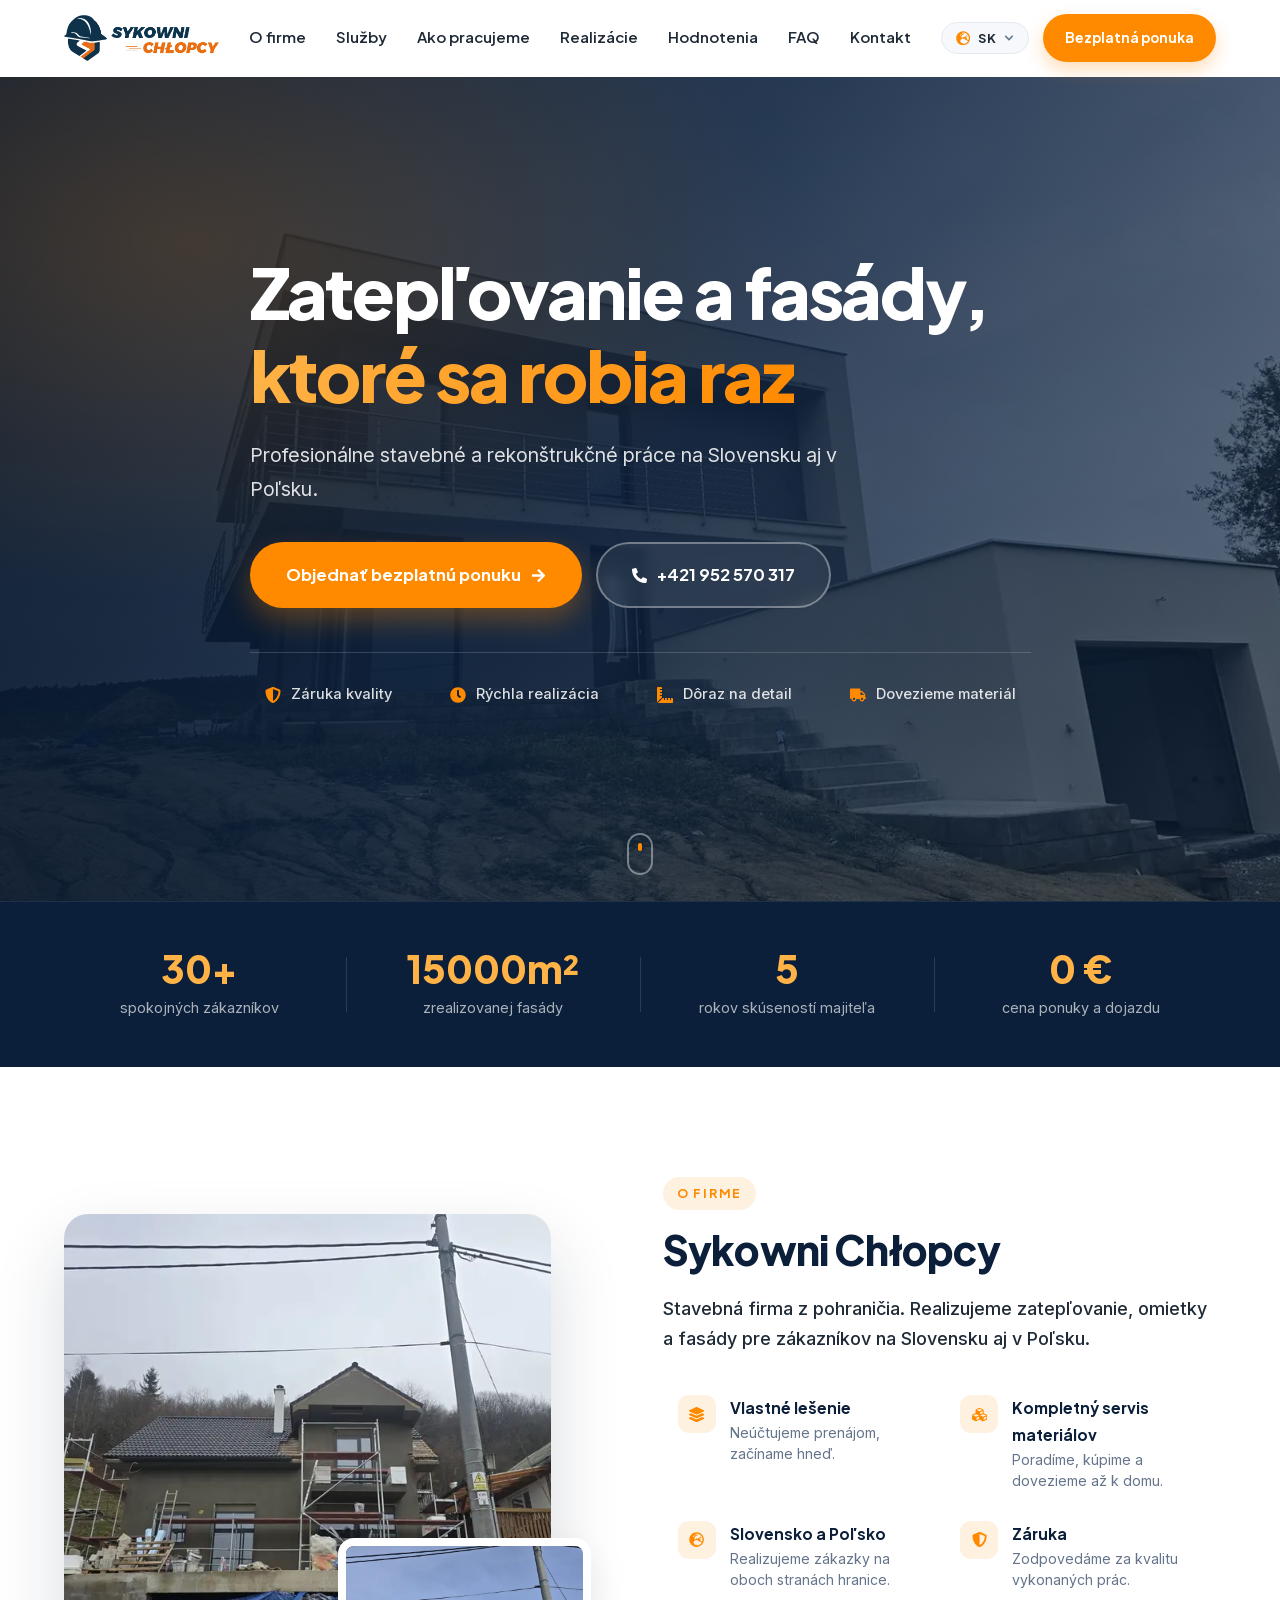
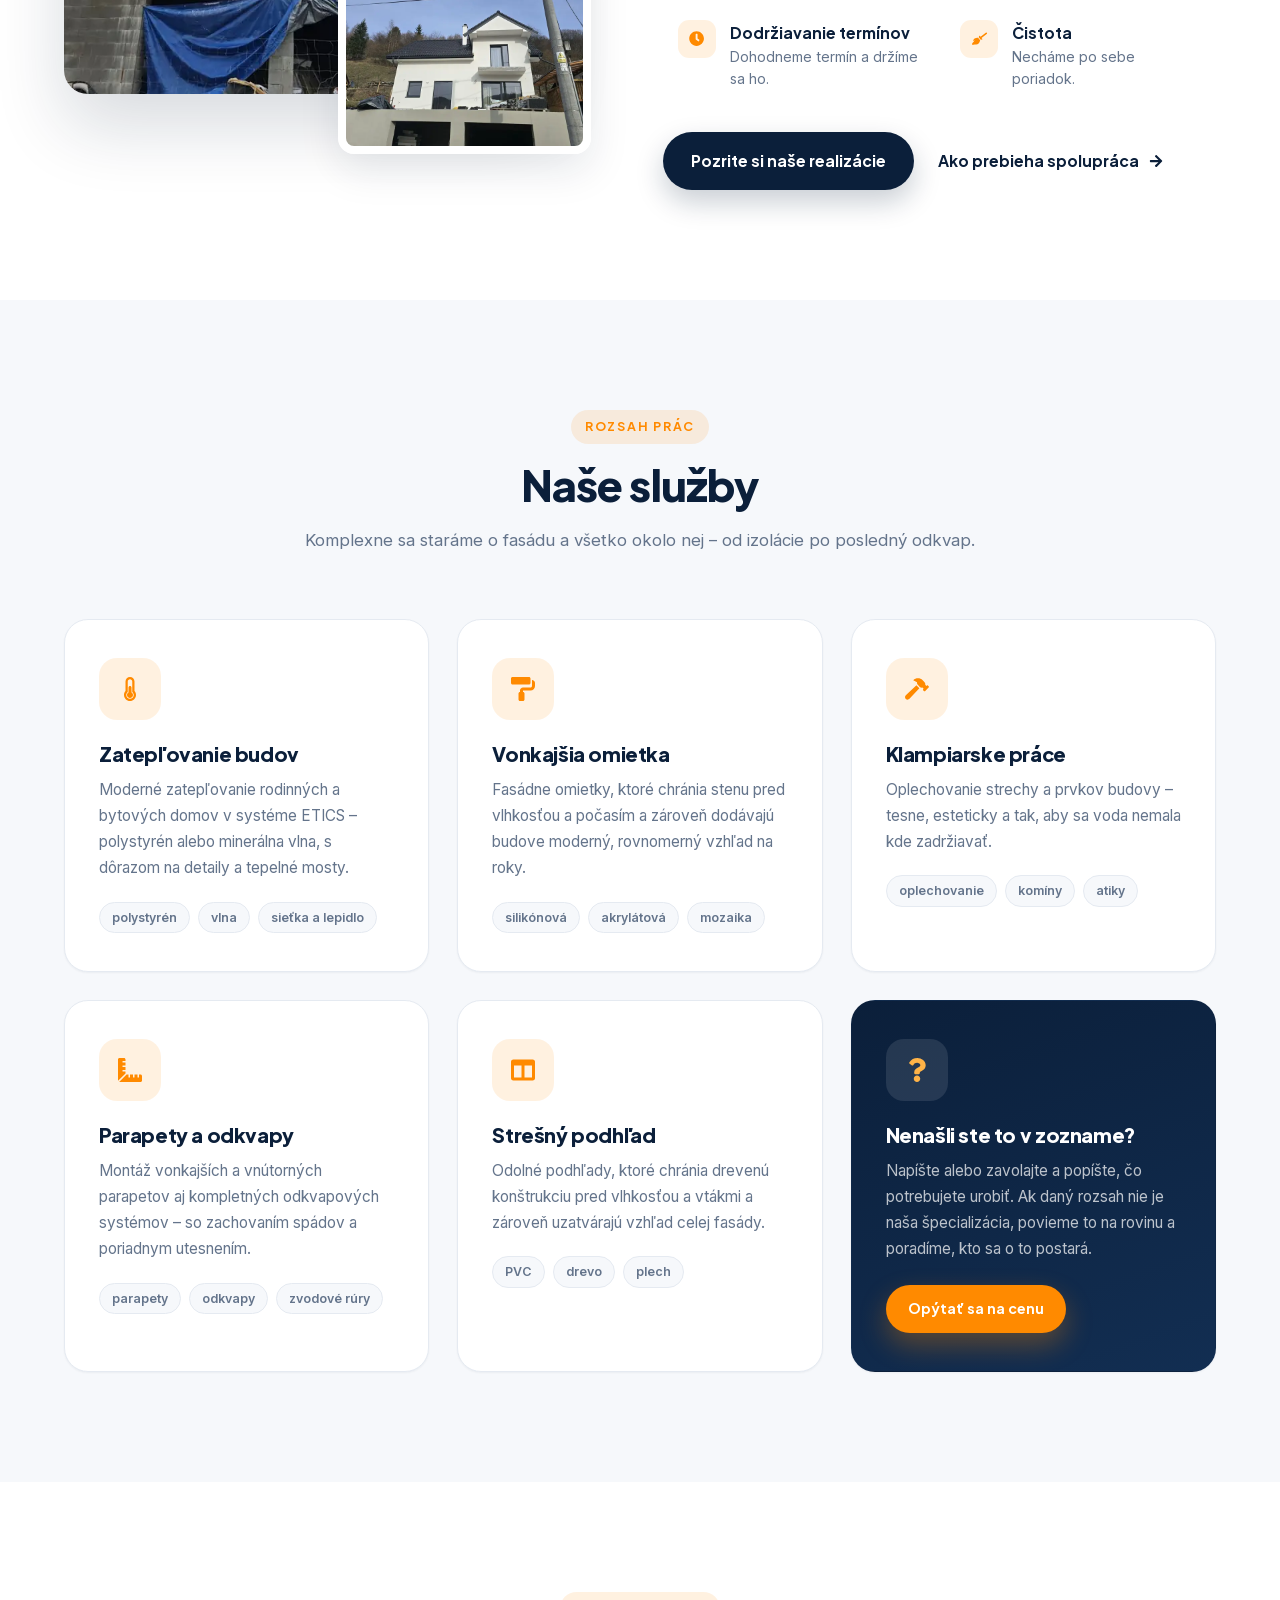
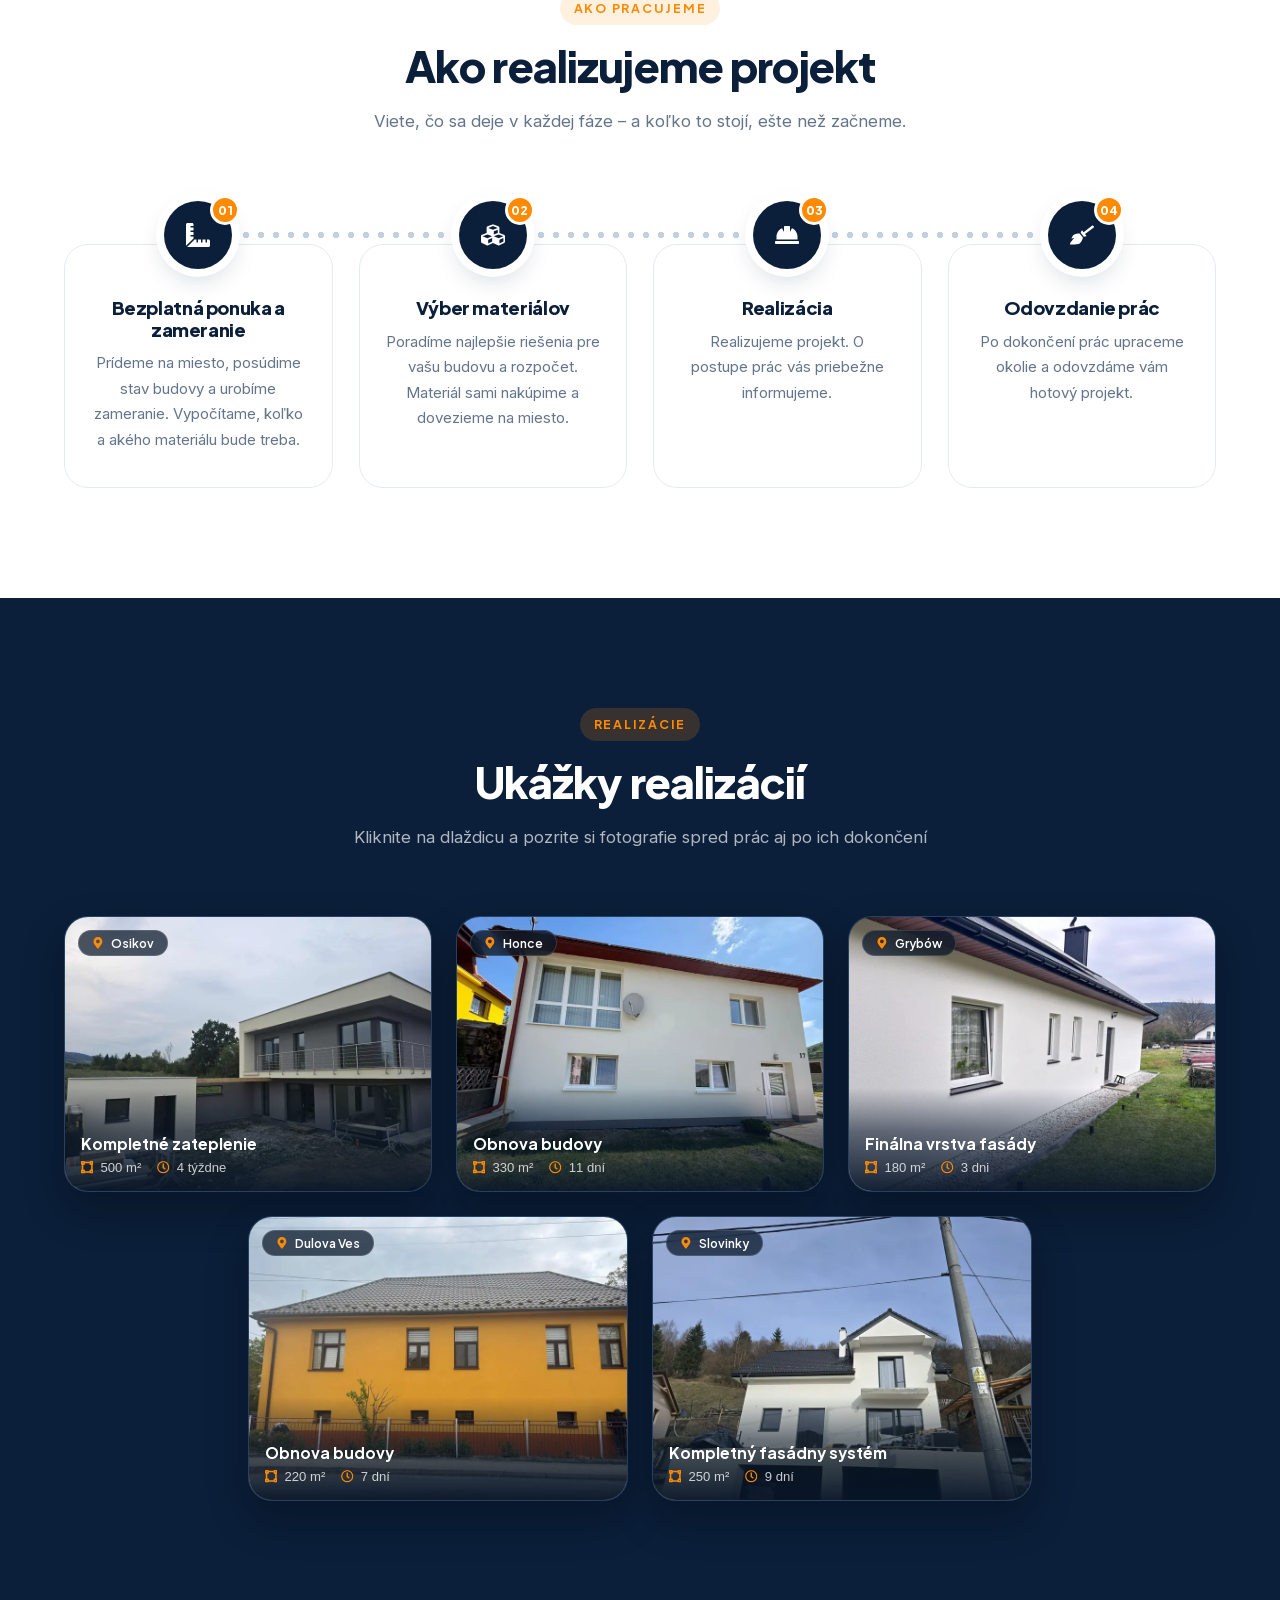
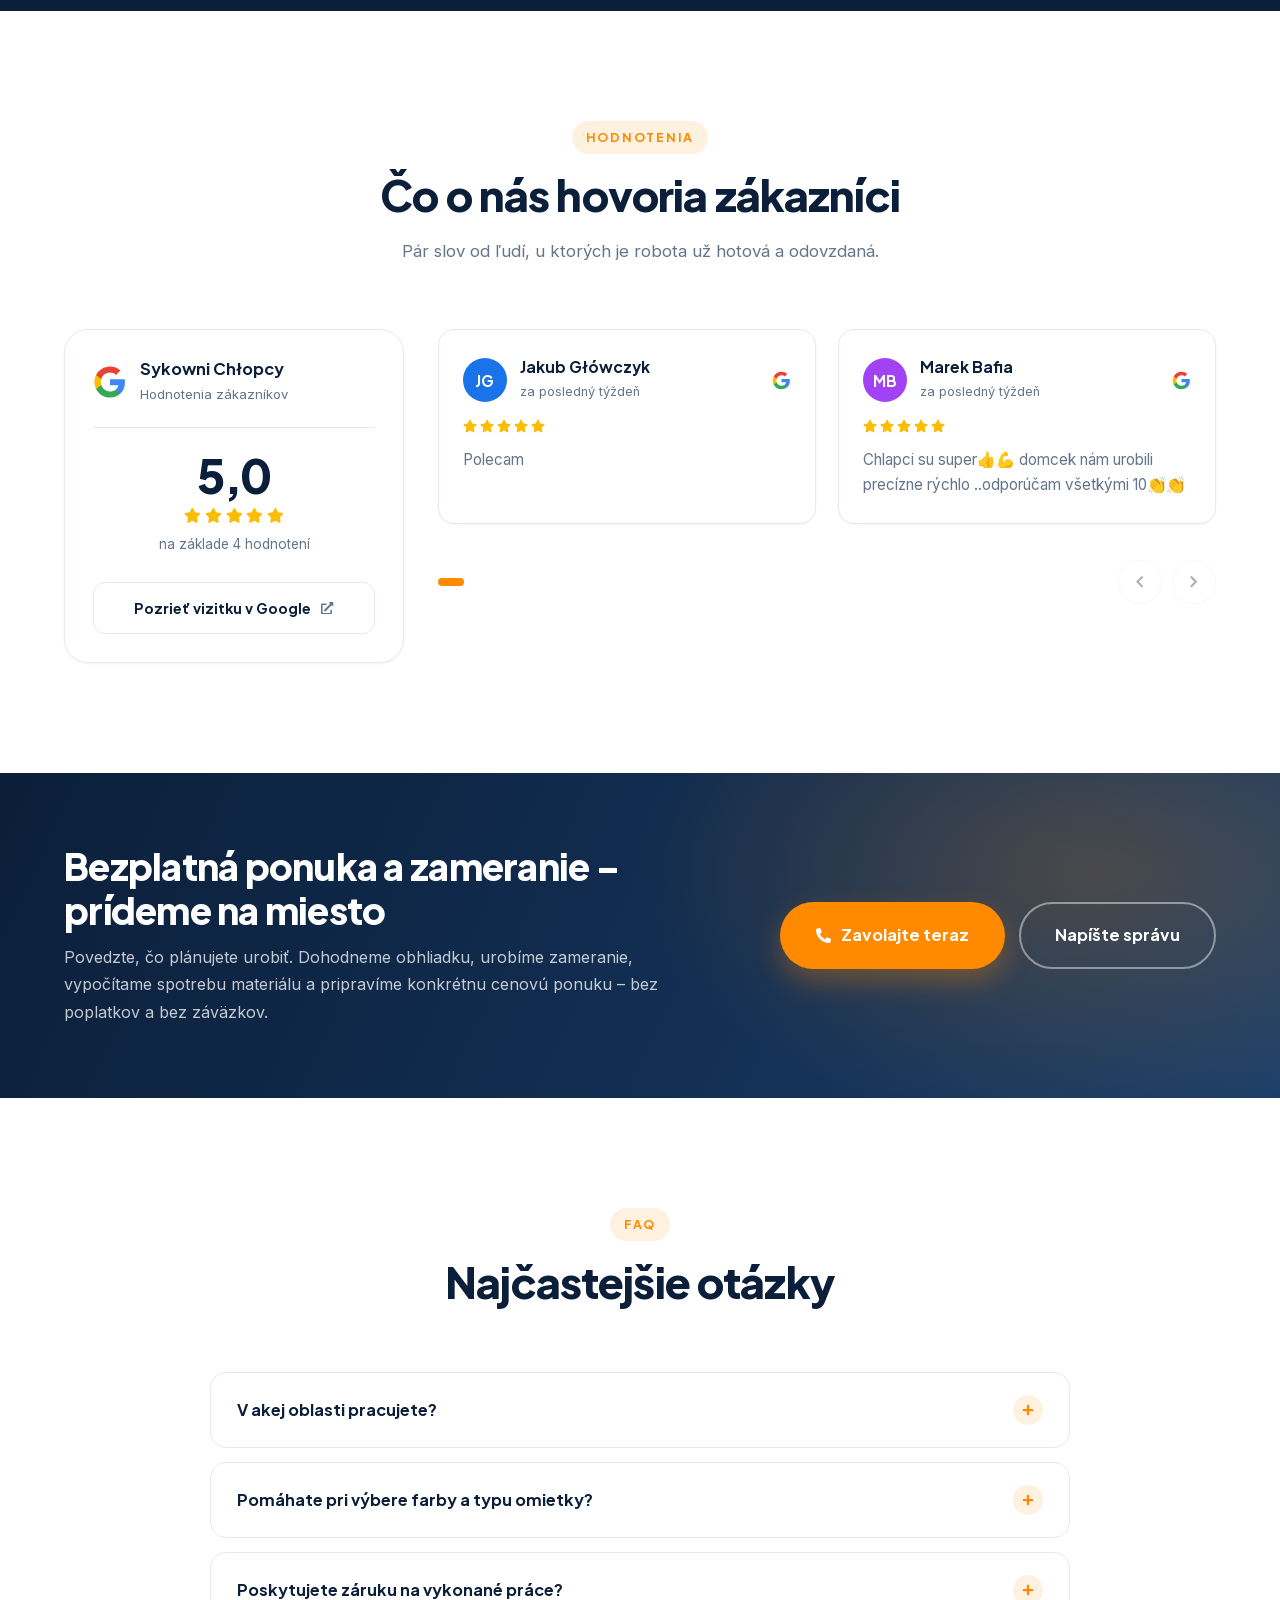
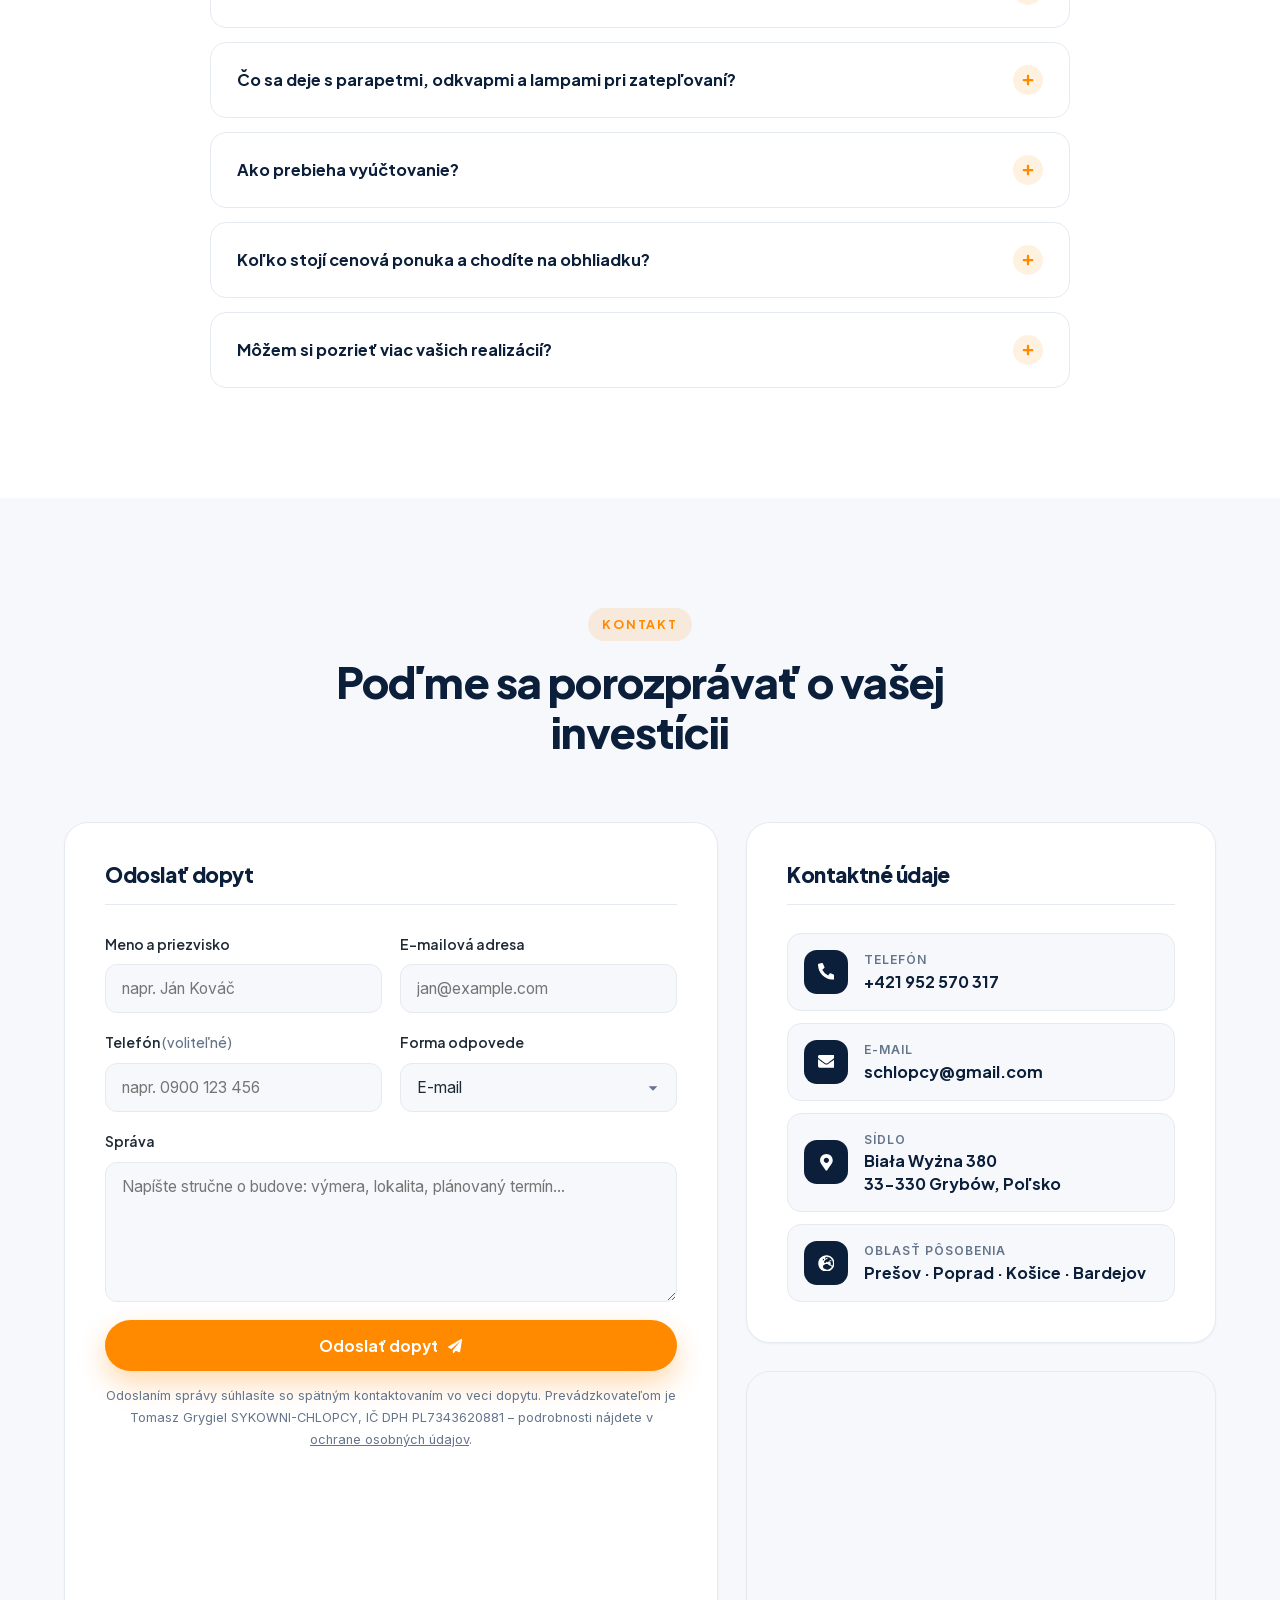
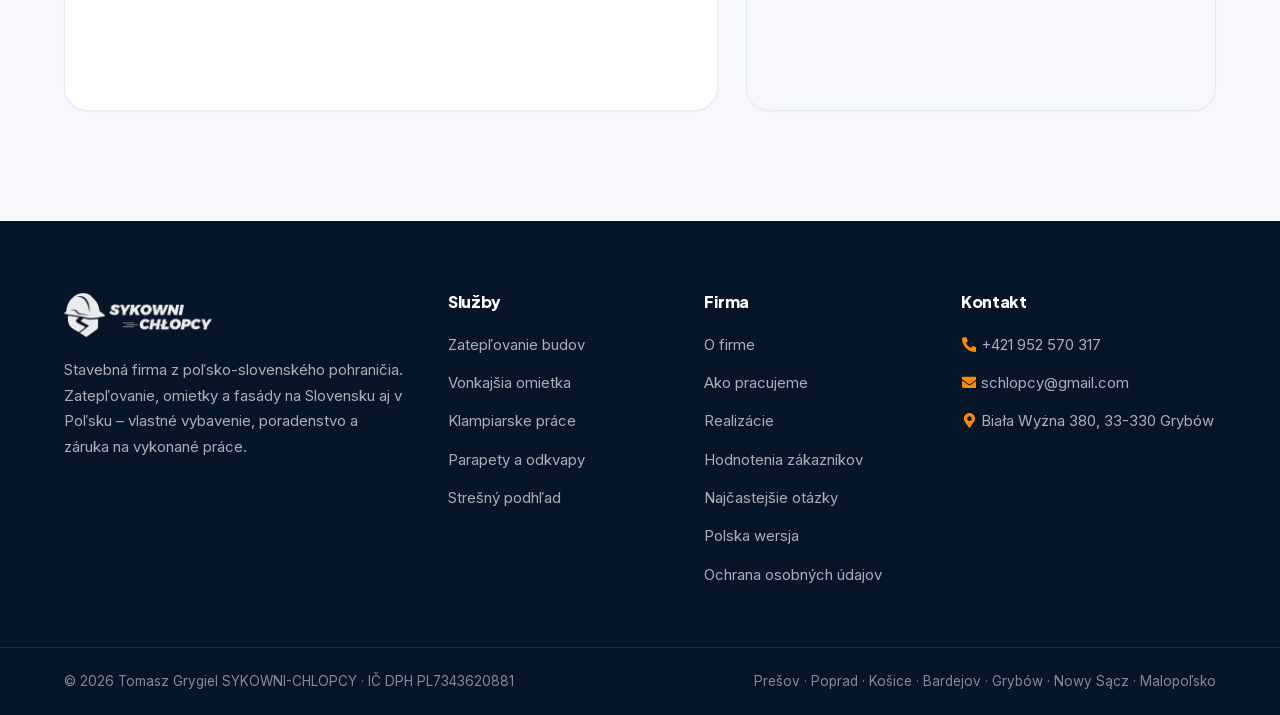
==== commit 7fa05a35: "v2" ====
--- a/index.html
+++ b/index.html
@@ -3,89 +3,251 @@
 <head>
   <meta charset="UTF-8" />
   <meta name="viewport" content="width=device-width, initial-scale=1.0" />
-  <title>Sykowni Chłopcy – Zatepľovanie, fasády a stavebné práce | Grybów</title>
-  <meta name="description" content="Zatepľovanie budov, vonkajšie omietky, podhľady, klampiarske práce, parapety a odkvapy. Vlastné vybavenie, komplexná správa materiálov, záruka a bezplatná cenová ponuka s dojazdom. Grybów, Malopoľsko a Slovensko." />
+  <title>Zatepľovanie a fasády – Prešov, Poprad, Košice | Sykowni Chłopcy</title>
+  <meta name="description" content="Zatepľovanie budov, vonkajšie omietky, strešné podhľady, klampiarske práce, parapety a odkvapy. Vlastné lešenie, kompletný servis materiálov, záruka a bezplatná cenová ponuka s dojazdom. Prešov, Poprad, Košice, Bardejov a Malopoľsko." />
+  <meta name="robots" content="index, follow, max-image-preview:large, max-snippet:-1" />
+  <meta name="author" content="Tomasz Grygiel SYKOWNI-CHLOPCY" />
   <meta name="theme-color" content="#0B1F3A" />
-
-  <link rel="icon" href="favicon.ico" type="image/x-icon" />
+  <meta name="format-detection" content="telephone=no" />
+
+  <link rel="icon" href="favicon.ico" sizes="48x48" />
+  <link rel="apple-touch-icon" href="apple-touch-icon.png" />
+  <link rel="manifest" href="site.webmanifest" />
   <link rel="canonical" href="https://sykowni-chlopcy.sk/" />
+  <link rel="alternate" hreflang="sk" href="https://sykowni-chlopcy.sk/" />
   <link rel="alternate" hreflang="pl" href="https://sykowni-chlopcy.pl/" />
-  <link rel="alternate" hreflang="sk" href="https://sykowni-chlopcy.sk/" />
+  <link rel="alternate" hreflang="x-default" href="https://sykowni-chlopcy.pl/" />
 
   <meta property="og:type" content="website" />
   <meta property="og:locale" content="sk_SK" />
+  <meta property="og:locale:alternate" content="pl_PL" />
   <meta property="og:site_name" content="Sykowni Chłopcy" />
-  <meta property="og:title" content="Sykowni Chłopcy – Zatepľovanie, fasády a stavebné práce" />
-  <meta property="og:description" content="Vlastné vybavenie, komplexná správa materiálov, záruka a bezplatná cenová ponuka s dojazdom na miesto." />
-  <meta property="og:image" content="https://sykowni-chlopcy.sk/modern_1.jpg" />
+  <meta property="og:title" content="Zatepľovanie a fasády, ktoré sa robia raz | Sykowni Chłopcy" />
+  <meta property="og:description" content="Zatepľovanie, omietky a fasády na Slovensku aj v Poľsku. Vlastné lešenie, materiál až k domu, záruka a bezplatná cenová ponuka s dojazdom na miesto." />
+  <meta property="og:image" content="https://sykowni-chlopcy.sk/og-image.jpg" />
+  <meta property="og:image:width" content="1200" />
+  <meta property="og:image:height" content="630" />
+  <meta property="og:image:alt" content="Sykowni Chłopcy – dom po zateplení a dokončenej fasáde" />
   <meta property="og:url" content="https://sykowni-chlopcy.sk/" />
   <meta name="twitter:card" content="summary_large_image" />
-
-  <link rel="preconnect" href="https://fonts.googleapis.com" />
-  <link rel="preconnect" href="https://fonts.gstatic.com" crossorigin />
-  <link href="https://fonts.googleapis.com/css2?family=Plus+Jakarta+Sans:wght@500;600;700;800&family=Inter:wght@400;500;600&display=swap" rel="stylesheet" />
-  <link rel="stylesheet" href="https://cdnjs.cloudflare.com/ajax/libs/font-awesome/5.15.4/css/all.min.css" />
-  <link rel="stylesheet" href="https://cdnjs.cloudflare.com/ajax/libs/aos/2.3.4/aos.css" />
-  <link rel="stylesheet" href="style.css?v=16" />
+  <meta name="twitter:title" content="Zatepľovanie a fasády, ktoré sa robia raz | Sykowni Chłopcy" />
+  <meta name="twitter:description" content="Zatepľovanie, omietky a fasády na Slovensku aj v Poľsku. Bezplatná cenová ponuka s dojazdom na miesto." />
+  <meta name="twitter:image" content="https://sykowni-chlopcy.sk/og-image.jpg" />
+
+  <!-- písma stoja na našom serveri, takže sa oplatí siahnuť po nich hneď -->
+  <link rel="preload" href="fonts/jakarta-var.woff2" as="font" type="font/woff2" crossorigin />
+  <link rel="preload" href="fonts/inter-var.woff2" as="font" type="font/woff2" crossorigin />
+  <!-- pozadie hero je najväčší prvok prvej obrazovky (LCP);
+       telefón dostáva ľahší variant, aj tak ho prekrýva tmavá vrstva -->
+  <link rel="preload" href="modern_5-800.webp" as="image" type="image/webp" media="(max-width: 700px)" fetchpriority="high" />
+  <link rel="preload" href="modern_1.webp" as="image" type="image/webp" media="(min-width: 701px)" fetchpriority="high" />
+
+  <!-- trieda .js zapína animácie príchodu; bez skriptov obsah zostáva viditeľný -->
+  <script>document.documentElement.classList.add('js');</script>
+  <link rel="stylesheet" href="style.css?v=54" />
+  <script src="script.js?v=54" defer></script>
 
   <script type="application/ld+json">
   {
     "@context": "https://schema.org",
-    "@type": "HomeAndConstructionBusiness",
-    "name": "Sykowni Chłopcy",
-    "image": "https://sykowni-chlopcy.sk/banner_new.png",
-    "description": "Zatepľovanie budov, vonkajšie omietky, strešné podhľady, klampiarske práce, parapety a odkvapy. Stavebné služby v Poľsku a na Slovensku.",
-    "address": {
-      "@type": "PostalAddress",
-      "addressLocality": "Grybów",
-      "postalCode": "33-330",
-      "addressCountry": "PL"
-    },
-    "telephone": "+421 952 570 317",
-    "email": "grygieltomek99@gmail.com",
-    "url": "https://sykowni-chlopcy.sk/",
-    "priceRange": "$$",
-    "areaServed": ["Malopoľsko", "Nowy Sącz", "Grybów", "Prešov", "Poprad", "Košice", "Bardejov"],
-    "foundingDate": "2024",
-    "hasOfferCatalog": {
-      "@type": "OfferCatalog",
-      "name": "Stavebné služby",
-      "itemListElement": [
-        { "@type": "Offer", "itemOffered": { "@type": "Service", "name": "Zatepľovanie budov" } },
-        { "@type": "Offer", "itemOffered": { "@type": "Service", "name": "Vonkajšia omietka" } },
-        { "@type": "Offer", "itemOffered": { "@type": "Service", "name": "Klampiarske práce" } },
-        { "@type": "Offer", "itemOffered": { "@type": "Service", "name": "Parapety a odkvapy" } },
-        { "@type": "Offer", "itemOffered": { "@type": "Service", "name": "Strešný podhľad" } }
-      ]
-    }
+    "@graph": [
+      {
+        "@type": "HomeAndConstructionBusiness",
+        "@id": "https://sykowni-chlopcy.sk/#firma",
+        "name": "Sykowni Chłopcy",
+        "legalName": "Tomasz Grygiel SYKOWNI-CHLOPCY",
+        "vatID": "PL7343620881",
+        "taxID": "7343620881",
+        "description": "Zatepľovanie budov, vonkajšie omietky, strešné podhľady, klampiarske práce, parapety a odkvapy. Stavebné služby na Slovensku a v Poľsku.",
+        "url": "https://sykowni-chlopcy.sk/",
+        "telephone": "+421952570317",
+        "email": "schlopcy@gmail.com",
+        "foundingDate": "2024",
+        "priceRange": "$$",
+        "currenciesAccepted": "EUR, PLN",
+        "paymentAccepted": "Hotovosť, prevod",
+        "knowsLanguage": ["sk", "pl"],
+        "image": "https://sykowni-chlopcy.sk/og-image.jpg",
+        "logo": {
+          "@type": "ImageObject",
+          "url": "https://sykowni-chlopcy.sk/icon-512.png",
+          "width": 512,
+          "height": 512
+        },
+        "hasMap": "https://maps.app.goo.gl/REYcrivsohncNmFw8",
+        "address": {
+          "@type": "PostalAddress",
+          "streetAddress": "Biała Wyżna 380",
+          "addressLocality": "Grybów",
+          "addressRegion": "małopolskie",
+          "postalCode": "33-330",
+          "addressCountry": "PL"
+        },
+        "areaServed": [
+          { "@type": "City", "name": "Prešov" },
+          { "@type": "City", "name": "Poprad" },
+          { "@type": "City", "name": "Košice" },
+          { "@type": "City", "name": "Bardejov" },
+          { "@type": "AdministrativeArea", "name": "Prešovský kraj" },
+          { "@type": "AdministrativeArea", "name": "Košický kraj" },
+          { "@type": "AdministrativeArea", "name": "Malopoľsko" },
+          { "@type": "City", "name": "Grybów" },
+          { "@type": "City", "name": "Nowy Sącz" }
+        ],
+        "hasOfferCatalog": {
+          "@type": "OfferCatalog",
+          "name": "Stavebné služby",
+          "itemListElement": [
+            { "@type": "Offer", "itemOffered": { "@type": "Service", "name": "Zatepľovanie budov", "description": "Zatepľovanie rodinných a bytových domov v systéme ETICS – polystyrén alebo minerálna vlna." } },
+            { "@type": "Offer", "itemOffered": { "@type": "Service", "name": "Vonkajšia omietka", "description": "Fasádne omietky silikónové, akrylátové a mozaikové." } },
+            { "@type": "Offer", "itemOffered": { "@type": "Service", "name": "Klampiarske práce", "description": "Oplechovanie strechy, komínov a atík." } },
+            { "@type": "Offer", "itemOffered": { "@type": "Service", "name": "Parapety a odkvapy", "description": "Montáž vonkajších a vnútorných parapetov a odkvapových systémov." } },
+            { "@type": "Offer", "itemOffered": { "@type": "Service", "name": "Strešný podhľad", "description": "Podhľady z PVC, dreva a plechu, ktoré chránia konštrukciu strechy." } }
+          ]
+        }
+      },
+      {
+        "@type": "WebSite",
+        "@id": "https://sykowni-chlopcy.sk/#stranka",
+        "url": "https://sykowni-chlopcy.sk/",
+        "name": "Sykowni Chłopcy",
+        "inLanguage": "sk-SK",
+        "publisher": { "@id": "https://sykowni-chlopcy.sk/#firma" }
+      },
+      {
+        "@type": "FAQPage",
+        "@id": "https://sykowni-chlopcy.sk/#faq",
+        "mainEntity": [
+          {
+            "@type": "Question",
+            "name": "V akej oblasti pracujete?",
+            "acceptedAnswer": { "@type": "Answer", "text": "Na Slovensku realizujeme zákazky v regióne Prešova, Popradu, Košíc a Bardejova. Na poľskej strane pôsobíme v celom Malopoľsku, najmä v okolí Grybówa a Nowého Sącza. Do úvahy prichádzajú aj vzdialenejšie výjazdy – stačí sa opýtať." }
+          },
+          {
+            "@type": "Question",
+            "name": "Pomáhate pri výbere farby a typu omietky?",
+            "acceptedAnswer": { "@type": "Answer", "text": "Áno. Poradíme, aká štruktúra a farebnosť sa hodí k danej budove a ktoré riešenia sú v našom podnebí trvácnejšie. Rozhodnutie je vždy na zákazníkovi." }
+          },
+          {
+            "@type": "Question",
+            "name": "Poskytujete záruku na vykonané práce?",
+            "acceptedAnswer": { "@type": "Answer", "text": "Áno. Na nami vykonané práce poskytujeme záruku – podrobnosti a rozsah dohodneme individuálne pri dojednávaní zákazky." }
+          },
+          {
+            "@type": "Question",
+            "name": "Čo sa deje s parapetmi, odkvapmi a lampami pri zatepľovaní?",
+            "acceptedAnswer": { "@type": "Answer", "text": "Pred začatím prác ich demontujeme a po zateplení znova namontujeme, so zohľadnením novej hrúbky steny. Ak je niečo na výmenu, povieme to vo fáze cenovej ponuky, nie počas prác." }
+          },
+          {
+            "@type": "Question",
+            "name": "Ako prebieha vyúčtovanie?",
+            "acceptedAnswer": { "@type": "Answer", "text": "Rozsah, cenu a harmonogram platieb dohodneme pred nástupom na stavbu a preberieme pri predložení cenovej ponuky. Náklady sa počas prác nenabaľujú." }
+          },
+          {
+            "@type": "Question",
+            "name": "Koľko stojí cenová ponuka a chodíte na obhliadku?",
+            "acceptedAnswer": { "@type": "Answer", "text": "Cenová ponuka vrátane dojazdu a zamerania na mieste je bezplatná a k ničomu nezaväzuje." }
+          },
+          {
+            "@type": "Question",
+            "name": "Môžem si pozrieť viac vašich realizácií?",
+            "acceptedAnswer": { "@type": "Answer", "text": "Časť fotografií pred a po nájdete v galérii realizácií na stránke. Ďalšie fotky podobných budov posielame na požiadanie po telefonickom kontakte." }
+          }
+        ]
+      }
+    ]
   }
   </script>
 </head>
 <body id="top">
 
+<!-- Sada ikon: Font Awesome Free 5.15.4 (CC BY 4.0), vybrané len tie,
+     ktoré stránka naozaj používa. Vložené priamo v HTML, aby boli ikony
+     viditeľné od prvej snímky a bez dopytu na cudzí server. -->
+<svg xmlns="http://www.w3.org/2000/svg" class="icon-sprite" aria-hidden="true" focusable="false">
+  <symbol id="i-images" viewBox="0 0 576 512"><path d="M480 416v16c0 26.51-21.49 48-48 48H48c-26.51 0-48-21.49-48-48V176c0-26.51 21.49-48 48-48h16v208c0 44.112 35.888 80 80 80h336zm96-80V80c0-26.51-21.49-48-48-48H144c-26.51 0-48 21.49-48 48v256c0 26.51 21.49 48 48 48h384c26.51 0 48-21.49 48-48zM256 128c0 26.51-21.49 48-48 48s-48-21.49-48-48 21.49-48 48-48 48 21.49 48 48zm-96 144l55.515-55.515c4.686-4.686 12.284-4.686 16.971 0L272 256l135.515-135.515c4.686-4.686 12.284-4.686 16.971 0L512 208v112H160v-48z"/></symbol>
+  <symbol id="i-search-plus" viewBox="0 0 512 512"><path d="M304 192v32c0 6.6-5.4 12-12 12h-56v56c0 6.6-5.4 12-12 12h-32c-6.6 0-12-5.4-12-12v-56h-56c-6.6 0-12-5.4-12-12v-32c0-6.6 5.4-12 12-12h56v-56c0-6.6 5.4-12 12-12h32c6.6 0 12 5.4 12 12v56h56c6.6 0 12 5.4 12 12zm201 284.7L476.7 505c-9.4 9.4-24.6 9.4-33.9 0L343 405.3c-4.5-4.5-7-10.6-7-17V372c-35.3 27.6-79.7 44-128 44C93.1 416 0 322.9 0 208S93.1 0 208 0s208 93.1 208 208c0 48.3-16.4 92.7-44 128h16.3c6.4 0 12.5 2.5 17 7l99.7 99.7c9.3 9.4 9.3 24.6 0 34zM344 208c0-75.2-60.8-136-136-136S72 132.8 72 208s60.8 136 136 136 136-60.8 136-136z"/></symbol>
+  <symbol id="i-star" viewBox="0 0 576 512"><path d="M259.3 17.8L194 150.2 47.9 171.5c-26.2 3.8-36.7 36.1-17.7 54.6l105.7 103-25 145.5c-4.5 26.3 23.2 46 46.4 33.7L288 439.6l130.7 68.7c23.2 12.2 50.9-7.4 46.4-33.7l-25-145.5 105.7-103c19-18.5 8.5-50.8-17.7-54.6L382 150.2 316.7 17.8c-11.7-23.6-45.6-23.9-57.4 0z"/></symbol>
+  <symbol id="i-plus" viewBox="0 0 448 512"><path d="M416 208H272V64c0-17.67-14.33-32-32-32h-32c-17.67 0-32 14.33-32 32v144H32c-17.67 0-32 14.33-32 32v32c0 17.67 14.33 32 32 32h144v144c0 17.67 14.33 32 32 32h32c17.67 0 32-14.33 32-32V304h144c17.67 0 32-14.33 32-32v-32c0-17.67-14.33-32-32-32z"/></symbol>
+  <symbol id="i-phone-alt" viewBox="0 0 512 512"><path d="M497.39 361.8l-112-48a24 24 0 0 0-28 6.9l-49.6 60.6A370.66 370.66 0 0 1 130.6 204.11l60.6-49.6a23.94 23.94 0 0 0 6.9-28l-48-112A24.16 24.16 0 0 0 122.6.61l-104 24A24 24 0 0 0 0 48c0 256.5 207.9 464 464 464a24 24 0 0 0 23.4-18.6l24-104a24.29 24.29 0 0 0-14.01-27.6z"/></symbol>
+  <symbol id="i-map-marker-alt" viewBox="0 0 384 512"><path d="M172.268 501.67C26.97 291.031 0 269.413 0 192 0 85.961 85.961 0 192 0s192 85.961 192 192c0 77.413-26.97 99.031-172.268 309.67-9.535 13.774-29.93 13.773-39.464 0zM192 272c44.183 0 80-35.817 80-80s-35.817-80-80-80-80 35.817-80 80 35.817 80 80 80z"/></symbol>
+  <symbol id="i-envelope" viewBox="0 0 512 512"><path d="M502.3 190.8c3.9-3.1 9.7-.2 9.7 4.7V400c0 26.5-21.5 48-48 48H48c-26.5 0-48-21.5-48-48V195.6c0-5 5.7-7.8 9.7-4.7 22.4 17.4 52.1 39.5 154.1 113.6 21.1 15.4 56.7 47.8 92.2 47.6 35.7.3 72-32.8 92.3-47.6 102-74.1 131.6-96.3 154-113.7zM256 320c23.2.4 56.6-29.2 73.4-41.4 132.7-96.3 142.8-104.7 173.4-128.7 5.8-4.5 9.2-11.5 9.2-18.9v-19c0-26.5-21.5-48-48-48H48C21.5 64 0 85.5 0 112v19c0 7.4 3.4 14.3 9.2 18.9 30.6 23.9 40.7 32.4 173.4 128.7 16.8 12.2 50.2 41.8 73.4 41.4z"/></symbol>
+  <symbol id="i-arrow-right" viewBox="0 0 448 512"><path d="M190.5 66.9l22.2-22.2c9.4-9.4 24.6-9.4 33.9 0L441 239c9.4 9.4 9.4 24.6 0 33.9L246.6 467.3c-9.4 9.4-24.6 9.4-33.9 0l-22.2-22.2c-9.5-9.5-9.3-25 .4-34.3L311.4 296H24c-13.3 0-24-10.7-24-24v-32c0-13.3 10.7-24 24-24h287.4L190.9 101.2c-9.8-9.3-10-24.8-.4-34.3z"/></symbol>
+  <symbol id="i-vector-square" viewBox="0 0 512 512"><path d="M512 128V32c0-17.67-14.33-32-32-32h-96c-17.67 0-32 14.33-32 32H160c0-17.67-14.33-32-32-32H32C14.33 0 0 14.33 0 32v96c0 17.67 14.33 32 32 32v192c-17.67 0-32 14.33-32 32v96c0 17.67 14.33 32 32 32h96c17.67 0 32-14.33 32-32h192c0 17.67 14.33 32 32 32h96c17.67 0 32-14.33 32-32v-96c0-17.67-14.33-32-32-32V160c17.67 0 32-14.33 32-32zm-96-64h32v32h-32V64zM64 64h32v32H64V64zm32 384H64v-32h32v32zm352 0h-32v-32h32v32zm-32-96h-32c-17.67 0-32 14.33-32 32v32H160v-32c0-17.67-14.33-32-32-32H96V160h32c17.67 0 32-14.33 32-32V96h192v32c0 17.67 14.33 32 32 32h32v192z"/></symbol>
+  <symbol id="i-shield-alt" viewBox="0 0 512 512"><path d="M466.5 83.7l-192-80a48.15 48.15 0 0 0-36.9 0l-192 80C27.7 91.1 16 108.6 16 128c0 198.5 114.5 335.7 221.5 380.3 11.8 4.9 25.1 4.9 36.9 0C360.1 472.6 496 349.3 496 128c0-19.4-11.7-36.9-29.5-44.3zM256.1 446.3l-.1-381 175.9 73.3c-3.3 151.4-82.1 261.1-175.8 307.7z"/></symbol>
+  <symbol id="i-ruler-combined" viewBox="0 0 512 512"><path d="M160 288h-56c-4.42 0-8-3.58-8-8v-16c0-4.42 3.58-8 8-8h56v-64h-56c-4.42 0-8-3.58-8-8v-16c0-4.42 3.58-8 8-8h56V96h-56c-4.42 0-8-3.58-8-8V72c0-4.42 3.58-8 8-8h56V32c0-17.67-14.33-32-32-32H32C14.33 0 0 14.33 0 32v448c0 2.77.91 5.24 1.57 7.8L160 329.38V288zm320 64h-32v56c0 4.42-3.58 8-8 8h-16c-4.42 0-8-3.58-8-8v-56h-64v56c0 4.42-3.58 8-8 8h-16c-4.42 0-8-3.58-8-8v-56h-64v56c0 4.42-3.58 8-8 8h-16c-4.42 0-8-3.58-8-8v-56h-41.37L24.2 510.43c2.56.66 5.04 1.57 7.8 1.57h448c17.67 0 32-14.33 32-32v-96c0-17.67-14.33-32-32-32z"/></symbol>
+  <symbol id="i-globe-europe" viewBox="0 0 496 512"><path d="M248 8C111 8 0 119 0 256s111 248 248 248 248-111 248-248S385 8 248 8zm200 248c0 22.5-3.9 44.2-10.8 64.4h-20.3c-4.3 0-8.4-1.7-11.4-4.8l-32-32.6c-4.5-4.6-4.5-12.1.1-16.7l12.5-12.5v-8.7c0-3-1.2-5.9-3.3-8l-9.4-9.4c-2.1-2.1-5-3.3-8-3.3h-16c-6.2 0-11.3-5.1-11.3-11.3 0-3 1.2-5.9 3.3-8l9.4-9.4c2.1-2.1 5-3.3 8-3.3h32c6.2 0 11.3-5.1 11.3-11.3v-9.4c0-6.2-5.1-11.3-11.3-11.3h-36.7c-8.8 0-16 7.2-16 16v4.5c0 6.9-4.4 13-10.9 15.2l-31.6 10.5c-3.3 1.1-5.5 4.1-5.5 7.6v2.2c0 4.4-3.6 8-8 8h-16c-4.4 0-8-3.6-8-8s-3.6-8-8-8H247c-3 0-5.8 1.7-7.2 4.4l-9.4 18.7c-2.7 5.4-8.2 8.8-14.3 8.8H194c-8.8 0-16-7.2-16-16V199c0-4.2 1.7-8.3 4.7-11.3l20.1-20.1c4.6-4.6 7.2-10.9 7.2-17.5 0-3.4 2.2-6.5 5.5-7.6l40-13.3c1.7-.6 3.2-1.5 4.4-2.7l26.8-26.8c2.1-2.1 3.3-5 3.3-8 0-6.2-5.1-11.3-11.3-11.3H258l-16 16v8c0 4.4-3.6 8-8 8h-16c-4.4 0-8-3.6-8-8v-20c0-2.5 1.2-4.9 3.2-6.4l28.9-21.7c1.9-.1 3.8-.3 5.7-.3C358.3 56 448 145.7 448 256zM130.1 149.1c0-3 1.2-5.9 3.3-8l25.4-25.4c2.1-2.1 5-3.3 8-3.3 6.2 0 11.3 5.1 11.3 11.3v16c0 3-1.2 5.9-3.3 8l-9.4 9.4c-2.1 2.1-5 3.3-8 3.3h-16c-6.2 0-11.3-5.1-11.3-11.3zm128 306.4v-7.1c0-8.8-7.2-16-16-16h-20.2c-10.8 0-26.7-5.3-35.4-11.8l-22.2-16.7c-11.5-8.6-18.2-22.1-18.2-36.4v-23.9c0-16 8.4-30.8 22.1-39l42.9-25.7c7.1-4.2 15.2-6.5 23.4-6.5h31.2c10.9 0 21.4 3.9 29.6 10.9l43.2 37.1h18.3c8.5 0 16.6 3.4 22.6 9.4l17.3 17.3c3.4 3.4 8.1 5.3 12.9 5.3H423c-32.4 58.9-93.8 99.5-164.9 103.1z"/></symbol>
+  <symbol id="i-cubes" viewBox="0 0 512 512"><path d="M488.6 250.2L392 214V105.5c0-15-9.3-28.4-23.4-33.7l-100-37.5c-8.1-3.1-17.1-3.1-25.3 0l-100 37.5c-14.1 5.3-23.4 18.7-23.4 33.7V214l-96.6 36.2C9.3 255.5 0 268.9 0 283.9V394c0 13.6 7.7 26.1 19.9 32.2l100 50c10.1 5.1 22.1 5.1 32.2 0l103.9-52 103.9 52c10.1 5.1 22.1 5.1 32.2 0l100-50c12.2-6.1 19.9-18.6 19.9-32.2V283.9c0-15-9.3-28.4-23.4-33.7zM358 214.8l-85 31.9v-68.2l85-37v73.3zM154 104.1l102-38.2 102 38.2v.6l-102 41.4-102-41.4v-.6zm84 291.1l-85 42.5v-79.1l85-38.8v75.4zm0-112l-102 41.4-102-41.4v-.6l102-38.2 102 38.2v.6zm240 112l-85 42.5v-79.1l85-38.8v75.4zm0-112l-102 41.4-102-41.4v-.6l102-38.2 102 38.2v.6z"/></symbol>
+  <symbol id="i-clock" viewBox="0 0 512 512"><path d="M256,8C119,8,8,119,8,256S119,504,256,504,504,393,504,256,393,8,256,8Zm92.49,313h0l-20,25a16,16,0,0,1-22.49,2.5h0l-67-49.72a40,40,0,0,1-15-31.23V112a16,16,0,0,1,16-16h32a16,16,0,0,1,16,16V256l58,42.5A16,16,0,0,1,348.49,321Z"/></symbol>
+  <symbol id="i-chevron-right" viewBox="0 0 320 512"><path d="M285.476 272.971L91.132 467.314c-9.373 9.373-24.569 9.373-33.941 0l-22.667-22.667c-9.357-9.357-9.375-24.522-.04-33.901L188.505 256 34.484 101.255c-9.335-9.379-9.317-24.544.04-33.901l22.667-22.667c9.373-9.373 24.569-9.373 33.941 0L285.475 239.03c9.373 9.372 9.373 24.568.001 33.941z"/></symbol>
+  <symbol id="i-chevron-left" viewBox="0 0 320 512"><path d="M34.52 239.03L228.87 44.69c9.37-9.37 24.57-9.37 33.94 0l22.67 22.67c9.36 9.36 9.37 24.52.04 33.9L131.49 256l154.02 154.75c9.34 9.38 9.32 24.54-.04 33.9l-22.67 22.67c-9.37 9.37-24.57 9.37-33.94 0L34.52 272.97c-9.37-9.37-9.37-24.57 0-33.94z"/></symbol>
+  <symbol id="i-broom" viewBox="0 0 640 512"><path d="M256.47 216.77l86.73 109.18s-16.6 102.36-76.57 150.12C206.66 523.85 0 510.19 0 510.19s3.8-23.14 11-55.43l94.62-112.17c3.97-4.7-.87-11.62-6.65-9.5l-60.4 22.09c14.44-41.66 32.72-80.04 54.6-97.47 59.97-47.76 163.3-40.94 163.3-40.94zM636.53 31.03l-19.86-25c-5.49-6.9-15.52-8.05-22.41-2.56l-232.48 177.8-34.14-42.97c-5.09-6.41-15.14-5.21-18.59 2.21l-25.33 54.55 86.73 109.18 58.8-12.45c8-1.69 11.42-11.2 6.34-17.6l-34.09-42.92 232.48-177.8c6.89-5.48 8.04-15.53 2.55-22.44z"/></symbol>
+  <symbol id="i-truck" viewBox="0 0 640 512"><path d="M624 352h-16V243.9c0-12.7-5.1-24.9-14.1-33.9L494 110.1c-9-9-21.2-14.1-33.9-14.1H416V48c0-26.5-21.5-48-48-48H48C21.5 0 0 21.5 0 48v320c0 26.5 21.5 48 48 48h16c0 53 43 96 96 96s96-43 96-96h128c0 53 43 96 96 96s96-43 96-96h48c8.8 0 16-7.2 16-16v-32c0-8.8-7.2-16-16-16zM160 464c-26.5 0-48-21.5-48-48s21.5-48 48-48 48 21.5 48 48-21.5 48-48 48zm320 0c-26.5 0-48-21.5-48-48s21.5-48 48-48 48 21.5 48 48-21.5 48-48 48zm80-208H416V144h44.1l99.9 99.9V256z"/></symbol>
+  <symbol id="i-tools" viewBox="0 0 512 512"><path d="M501.1 395.7L384 278.6c-23.1-23.1-57.6-27.6-85.4-13.9L192 158.1V96L64 0 0 64l96 128h62.1l106.6 106.6c-13.6 27.8-9.2 62.3 13.9 85.4l117.1 117.1c14.6 14.6 38.2 14.6 52.7 0l52.7-52.7c14.5-14.6 14.5-38.2 0-52.7zM331.7 225c28.3 0 54.9 11 74.9 31l19.4 19.4c15.8-6.9 30.8-16.5 43.8-29.5 37.1-37.1 49.7-89.3 37.9-136.7-2.2-9-13.5-12.1-20.1-5.5l-74.4 74.4-67.9-11.3L334 98.9l74.4-74.4c6.6-6.6 3.4-17.9-5.7-20.2-47.4-11.7-99.6.9-136.6 37.9-28.5 28.5-41.9 66.1-41.2 103.6l82.1 82.1c8.1-1.9 16.5-2.9 24.7-2.9zm-103.9 82l-56.7-56.7L18.7 402.8c-25 25-25 65.5 0 90.5s65.5 25 90.5 0l123.6-123.6c-7.6-19.9-9.9-41.6-5-62.7zM64 472c-13.2 0-24-10.8-24-24 0-13.3 10.7-24 24-24s24 10.7 24 24c0 13.2-10.7 24-24 24z"/></symbol>
+  <symbol id="i-times" viewBox="0 0 352 512"><path d="M242.72 256l100.07-100.07c12.28-12.28 12.28-32.19 0-44.48l-22.24-22.24c-12.28-12.28-32.19-12.28-44.48 0L176 189.28 75.93 89.21c-12.28-12.28-32.19-12.28-44.48 0L9.21 111.45c-12.28 12.28-12.28 32.19 0 44.48L109.28 256 9.21 356.07c-12.28 12.28-12.28 32.19 0 44.48l22.24 22.24c12.28 12.28 32.2 12.28 44.48 0L176 322.72l100.07 100.07c12.28 12.28 32.2 12.28 44.48 0l22.24-22.24c12.28-12.28 12.28-32.19 0-44.48L242.72 256z"/></symbol>
+  <symbol id="i-thermometer-half" viewBox="0 0 256 512"><path d="M192 384c0 35.346-28.654 64-64 64s-64-28.654-64-64c0-23.685 12.876-44.349 32-55.417V224c0-17.673 14.327-32 32-32s32 14.327 32 32v104.583c19.124 11.068 32 31.732 32 55.417zm32-84.653c19.912 22.563 32 52.194 32 84.653 0 70.696-57.303 128-128 128-.299 0-.609-.001-.909-.003C56.789 511.509-.357 453.636.002 383.333.166 351.135 12.225 321.755 32 299.347V96c0-53.019 42.981-96 96-96s96 42.981 96 96v203.347zM208 384c0-34.339-19.37-52.19-32-66.502V96c0-26.467-21.533-48-48-48S80 69.533 80 96v221.498c-12.732 14.428-31.825 32.1-31.999 66.08-.224 43.876 35.563 80.116 79.423 80.42L128 464c44.112 0 80-35.888 80-80z"/></symbol>
+  <symbol id="i-question" viewBox="0 0 384 512"><path d="M202.021 0C122.202 0 70.503 32.703 29.914 91.026c-7.363 10.58-5.093 25.086 5.178 32.874l43.138 32.709c10.373 7.865 25.132 6.026 33.253-4.148 25.049-31.381 43.63-49.449 82.757-49.449 30.764 0 68.816 19.799 68.816 49.631 0 22.552-18.617 34.134-48.993 51.164-35.423 19.86-82.299 44.576-82.299 106.405V320c0 13.255 10.745 24 24 24h72.471c13.255 0 24-10.745 24-24v-5.773c0-42.86 125.268-44.645 125.268-160.627C377.504 66.256 286.902 0 202.021 0zM192 373.459c-38.196 0-69.271 31.075-69.271 69.271 0 38.195 31.075 69.27 69.271 69.27s69.271-31.075 69.271-69.271-31.075-69.27-69.271-69.27z"/></symbol>
+  <symbol id="i-paper-plane" viewBox="0 0 512 512"><path d="M476 3.2L12.5 270.6c-18.1 10.4-15.8 35.6 2.2 43.2L121 358.4l287.3-253.2c5.5-4.9 13.3 2.6 8.6 8.3L176 407v80.5c0 23.6 28.5 32.9 42.5 15.8L282 426l124.6 52.2c14.2 6 30.4-2.9 33-18.2l72-432C515 7.8 493.3-6.8 476 3.2z"/></symbol>
+  <symbol id="i-paint-roller" viewBox="0 0 512 512"><path d="M416 128V32c0-17.67-14.33-32-32-32H32C14.33 0 0 14.33 0 32v96c0 17.67 14.33 32 32 32h352c17.67 0 32-14.33 32-32zm32-64v128c0 17.67-14.33 32-32 32H256c-35.35 0-64 28.65-64 64v32c-17.67 0-32 14.33-32 32v128c0 17.67 14.33 32 32 32h64c17.67 0 32-14.33 32-32V352c0-17.67-14.33-32-32-32v-32h160c53.02 0 96-42.98 96-96v-64c0-35.35-28.65-64-64-64z"/></symbol>
+  <symbol id="i-layer-group" viewBox="0 0 512 512"><path d="M12.41 148.02l232.94 105.67c6.8 3.09 14.49 3.09 21.29 0l232.94-105.67c16.55-7.51 16.55-32.52 0-40.03L266.65 2.31a25.607 25.607 0 0 0-21.29 0L12.41 107.98c-16.55 7.51-16.55 32.53 0 40.04zm487.18 88.28l-58.09-26.33-161.64 73.27c-7.56 3.43-15.59 5.17-23.86 5.17s-16.29-1.74-23.86-5.17L70.51 209.97l-58.1 26.33c-16.55 7.5-16.55 32.5 0 40l232.94 105.59c6.8 3.08 14.49 3.08 21.29 0L499.59 276.3c16.55-7.5 16.55-32.5 0-40zm0 127.8l-57.87-26.23-161.86 73.37c-7.56 3.43-15.59 5.17-23.86 5.17s-16.29-1.74-23.86-5.17L70.29 337.87 12.41 364.1c-16.55 7.5-16.55 32.5 0 40l232.94 105.59c6.8 3.08 14.49 3.08 21.29 0L499.59 404.1c16.55-7.5 16.55-32.5 0-40z"/></symbol>
+  <symbol id="i-hard-hat" viewBox="0 0 512 512"><path d="M480 288c0-80.25-49.28-148.92-119.19-177.62L320 192V80a16 16 0 0 0-16-16h-96a16 16 0 0 0-16 16v112l-40.81-81.62C81.28 139.08 32 207.75 32 288v64h448zm16 96H16a16 16 0 0 0-16 16v32a16 16 0 0 0 16 16h480a16 16 0 0 0 16-16v-32a16 16 0 0 0-16-16z"/></symbol>
+  <symbol id="i-hammer" viewBox="0 0 576 512"><path d="M571.31 193.94l-22.63-22.63c-6.25-6.25-16.38-6.25-22.63 0l-11.31 11.31-28.9-28.9c5.63-21.31.36-44.9-16.35-61.61l-45.25-45.25c-62.48-62.48-163.79-62.48-226.28 0l90.51 45.25v18.75c0 16.97 6.74 33.25 18.75 45.25l49.14 49.14c16.71 16.71 40.3 21.98 61.61 16.35l28.9 28.9-11.31 11.31c-6.25 6.25-6.25 16.38 0 22.63l22.63 22.63c6.25 6.25 16.38 6.25 22.63 0l90.51-90.51c6.23-6.24 6.23-16.37-.02-22.62zm-286.72-15.2c-3.7-3.7-6.84-7.79-9.85-11.95L19.64 404.96c-25.57 23.88-26.26 64.19-1.53 88.93s65.05 24.05 88.93-1.53l238.13-255.07c-3.96-2.91-7.9-5.87-11.44-9.41l-49.14-49.14z"/></symbol>
+  <symbol id="i-external-link-alt" viewBox="0 0 512 512"><path d="M432,320H400a16,16,0,0,0-16,16V448H64V128H208a16,16,0,0,0,16-16V80a16,16,0,0,0-16-16H48A48,48,0,0,0,0,112V464a48,48,0,0,0,48,48H400a48,48,0,0,0,48-48V336A16,16,0,0,0,432,320ZM488,0h-128c-21.37,0-32.05,25.91-17,41l35.73,35.73L135,320.37a24,24,0,0,0,0,34L157.67,377a24,24,0,0,0,34,0L435.28,133.32,471,169c15,15,41,4.5,41-17V24A24,24,0,0,0,488,0Z"/></symbol>
+  <symbol id="i-columns" viewBox="0 0 512 512"><path d="M464 32H48C21.49 32 0 53.49 0 80v352c0 26.51 21.49 48 48 48h416c26.51 0 48-21.49 48-48V80c0-26.51-21.49-48-48-48zM224 416H64V160h160v256zm224 0H288V160h160v256z"/></symbol>
+  <symbol id="i-chevron-up" viewBox="0 0 448 512"><path d="M240.971 130.524l194.343 194.343c9.373 9.373 9.373 24.569 0 33.941l-22.667 22.667c-9.357 9.357-24.522 9.375-33.901.04L224 227.495 69.255 381.516c-9.379 9.335-24.544 9.317-33.901-.04l-22.667-22.667c-9.373-9.373-9.373-24.569 0-33.941L207.03 130.525c9.372-9.373 24.568-9.373 33.941-.001z"/></symbol>
+  <symbol id="i-chevron-down" viewBox="0 0 448 512"><path d="M207.029 381.476L12.686 187.132c-9.373-9.373-9.373-24.569 0-33.941l22.667-22.667c9.357-9.357 24.522-9.375 33.901-.04L224 284.505l154.745-154.021c9.379-9.335 24.544-9.317 33.901.04l22.667 22.667c9.373 9.373 9.373 24.569 0 33.941L240.971 381.476c-9.373 9.372-24.569 9.372-33.942 0z"/></symbol>
+  <symbol id="i-check" viewBox="0 0 512 512"><path d="M173.898 439.404l-166.4-166.4c-9.997-9.997-9.997-26.206 0-36.204l36.203-36.204c9.997-9.998 26.207-9.998 36.204 0L192 312.69 432.095 72.596c9.997-9.997 26.207-9.997 36.204 0l36.203 36.204c9.997 9.997 9.997 26.206 0 36.204l-294.4 294.401c-9.998 9.997-26.207 9.997-36.204-.001z"/></symbol>
+  <symbol id="i-clock-o" viewBox="0 0 512 512"><path d="M256 8C119 8 8 119 8 256s111 248 248 248 248-111 248-248S393 8 256 8zm0 448c-110.5 0-200-89.5-200-200S145.5 56 256 56s200 89.5 200 200-89.5 200-200 200zm61.8-104.4l-84.9-61.7c-3.1-2.3-4.9-5.9-4.9-9.7V116c0-6.6 5.4-12 12-12h32c6.6 0 12 5.4 12 12v141.7l66.8 48.6c5.4 3.9 6.5 11.4 2.6 16.8L334.6 349c-3.9 5.3-11.4 6.5-16.8 2.6z"/></symbol>
+  <symbol id="i-star-o" viewBox="0 0 576 512"><path d="M528.1 171.5L382 150.2 316.7 17.8c-11.7-23.6-45.6-23.9-57.4 0L194 150.2 47.9 171.5c-26.2 3.8-36.7 36.1-17.7 54.6l105.7 103-25 145.5c-4.5 26.3 23.2 46 46.4 33.7L288 439.6l130.7 68.7c23.2 12.2 50.9-7.4 46.4-33.7l-25-145.5 105.7-103c19-18.5 8.5-50.8-17.7-54.6zM388.6 312.3l23.7 138.4L288 385.4l-124.3 65.3 23.7-138.4-100.6-98 139-20.2 62.2-126 62.2 126 139 20.2-100.6 98z"/></symbol>
+</svg>
+
 <a class="skip-link" href="#main">Prejsť na obsah</a>
 
 <nav class="navbar" id="navbar">
   <div class="wrap nav-container">
     <a href="#top" class="nav-logo" aria-label="Sykowni Chłopcy – domovská stránka">
-      <img src="banner_new.png" alt="Sykowni Chłopcy" class="hero-logo" />
+      <img src="banner_new.png" alt="Sykowni Chłopcy" class="hero-logo" width="607" height="180" />
     </a>
 
     <ul class="nav-center nav-links" id="nav-links">
-      <li><a href="#about">O spoločnosti</a></li>
+      <li><a href="#about">O firme</a></li>
       <li><a href="#services">Služby</a></li>
       <li><a href="#process">Ako pracujeme</a></li>
       <li><a href="#gallery">Realizácie</a></li>
+      <li class="js-reviews-link" hidden><a href="#reviews">Hodnotenia</a></li>
       <li><a href="#faq">FAQ</a></li>
       <li><a href="#contact-section">Kontakt</a></li>
+      <li class="nav-cta-mobile"><a href="tel:+421952570317">+421 952 570 317</a></li>
     </ul>
 
     <div class="nav-right">
-      <div class="lang-switch" role="group" aria-label="Výber jazyka">
-        <a href="https://sykowni-chlopcy.pl/" class="lang-btn">PL</a>
-        <a href="https://sykowni-chlopcy.sk/" class="lang-btn is-active">SK</a>
-      </div>
-      <button class="hamburger" id="hamburger" aria-label="Menu" aria-expanded="false" aria-controls="nav-links">
+      <div class="lang-select">
+        <button type="button" class="lang-toggle" id="lang-toggle" aria-expanded="false" aria-haspopup="true" aria-controls="lang-menu">
+          <i class="ico" aria-hidden="true"><svg><use href="#i-globe-europe"></use></svg></i>
+          <span class="lang-current">SK</span>
+          <i class="ico lang-caret" aria-hidden="true"><svg><use href="#i-chevron-down"></use></svg></i>
+        </button>
+        <ul class="lang-menu" id="lang-menu" hidden>
+          <li>
+            <a href="https://sykowni-chlopcy.sk/" hreflang="sk" class="is-active" aria-current="true">
+              <span class="lang-code">SK</span>
+              <span class="lang-name">Slovenská verzia<small>sykowni-chlopcy.sk</small></span>
+              <i class="ico" aria-hidden="true"><svg><use href="#i-check"></use></svg></i>
+            </a>
+          </li>
+          <li>
+            <a href="https://sykowni-chlopcy.pl/" hreflang="pl">
+              <span class="lang-code">PL</span>
+              <span class="lang-name">Poľská verzia<small>sykowni-chlopcy.pl</small></span>
+              <i class="ico" aria-hidden="true"><svg><use href="#i-external-link-alt"></use></svg></i>
+            </a>
+          </li>
+        </ul>
+      </div>
+
+      <a href="#contact-section" class="btn btn-accent btn-sm nav-cta">Bezplatná ponuka</a>
+
+      <button class="hamburger" id="hamburger" aria-label="Otvoriť menu" aria-expanded="false" aria-controls="nav-links">
         <span></span><span></span><span></span>
       </button>
     </div>
@@ -98,410 +260,610 @@
   <div class="hero-bg"></div>
   <div class="hero-overlay"></div>
   <div class="wrap hero-content">
-    <h1 data-aos="fade-up">Zatepľovanie a fasády,<br /><span class="grad">ktoré sa robia raz a poriadne</span></h1>
-    <p class="hero-subtitle" data-aos="fade-up" data-aos-delay="100">
-      Dohodneme, poradíme, zrealizujeme a necháme poriadok. Komplexné stavebné práce
-      s vlastným vybavením – so zárukou a termínom, ktorý sa nemení.
+    <h1 data-reveal>Zatepľovanie a fasády,<br /><span class="grad">ktoré sa robia raz</span></h1>
+    <p class="hero-subtitle" data-reveal data-reveal-delay="100">
+      Profesionálne stavebné a rekonštrukčné práce na Slovensku aj v Poľsku.
     </p>
-    <div class="hero-actions" data-aos="fade-up" data-aos-delay="180">
-      <a href="#contact-section" class="btn btn-accent btn-lg">Získať bezplatnú cenovú ponuku <i class="fas fa-arrow-right"></i></a>
-      <a href="tel:+421952570317" class="btn btn-ghost btn-lg"><i class="fas fa-phone-alt"></i> +421 952 570 317</a>
-    </div>
-    <ul class="hero-chips" data-aos="fade-up" data-aos-delay="260">
-      <li><i class="fas fa-tools"></i> Vlastné náradie</li>
-      <li><i class="fas fa-shield-alt"></i> Záruka kvality</li>
-      <li><i class="fas fa-truck"></i> Dovážame materiály</li>
-      <li><i class="fas fa-broom"></i> Upratujeme po sebe</li>
+    <div class="hero-actions" data-reveal data-reveal-delay="180">
+      <a href="#contact-section" class="btn btn-accent btn-lg">Objednať bezplatnú ponuku <i class="ico ico-arrow" aria-hidden="true"><svg><use href="#i-arrow-right"></use></svg></i></a>
+      <a href="tel:+421952570317" class="btn btn-ghost btn-lg"><i class="ico" aria-hidden="true"><svg><use href="#i-phone-alt"></use></svg></i> +421 952 570 317</a>
+    </div>
+    <ul class="hero-chips" data-reveal data-reveal-delay="260">
+      <li><i class="ico" aria-hidden="true"><svg><use href="#i-shield-alt"></use></svg></i> Záruka kvality</li>
+      <li><i class="ico" aria-hidden="true"><svg><use href="#i-clock"></use></svg></i> Rýchla realizácia</li>
+      <li><i class="ico" aria-hidden="true"><svg><use href="#i-ruler-combined"></use></svg></i> Dôraz na detail</li>
+      <li><i class="ico" aria-hidden="true"><svg><use href="#i-truck"></use></svg></i> Dovezieme materiál</li>
     </ul>
   </div>
   <a href="#stats" class="hero-scroll" aria-label="Posunúť nadol"><span></span></a>
 </header>
 
-<section id="stats" class="stats-band">
+<section id="stats" class="stats-band" aria-label="Firma v číslach">
   <div class="wrap stats-grid">
-    <div class="stat" data-aos="fade-up">
-      <span class="stat-num" data-count="3" data-suffix="">3</span>
-      <span class="stat-label">roky na trhu</span>
-    </div>
-    <div class="stat" data-aos="fade-up" data-aos-delay="80">
+  <div class="stat" data-reveal data-reveal-delay="80">
       <span class="stat-num" data-count="30" data-suffix="+">30+</span>
       <span class="stat-label">spokojných zákazníkov</span>
     </div>
-    <div class="stat" data-aos="fade-up" data-aos-delay="160">
-      <span class="stat-num" data-count="100" data-suffix="%">100%</span>
-      <span class="stat-label">vlastné vybavenie a lešenie</span>
-    </div>
-    <div class="stat" data-aos="fade-up" data-aos-delay="240">
+    <div class="stat" data-reveal data-reveal-delay="160">
+      <span class="stat-num" data-count="15000" data-suffix="m²">100%</span>
+      <span class="stat-label">zrealizovanej fasády</span>
+    </div>
+	<div class="stat" data-reveal>
+      <span class="stat-num" data-count="5" data-suffix="">5</span>
+      <span class="stat-label">rokov skúseností majiteľa</span>
+    </div>
+	<div class="stat" data-reveal data-reveal-delay="240">
       <span class="stat-num" data-count="0" data-suffix=" €">0 €</span>
-      <span class="stat-label">cena za cenovú ponuku a dojazd</span>
+      <span class="stat-label">cena ponuky a dojazdu</span>
     </div>
   </div>
 </section>
 
-<section id="about">
+<section id="about" aria-labelledby="about-title">
   <div class="wrap section-container">
     <div class="about-grid">
-      <div class="about-media" data-aos="fade-right">
+      <div class="about-media" data-reveal="right">
         <div class="about-img-main">
-          <img src="galery_13.jpg" alt="Sykowni Chłopcy počas fasádnych prác na rodinnom dome" loading="lazy" />
+          <img src="galery_13-800.webp" srcset="galery_13-800.webp 800w, galery_13.webp 1400w"
+               sizes="(max-width: 992px) 90vw, 490px"
+               alt="Partia Sykowni Chłopcy počas fasádnych prác na rodinnom dome"
+               loading="lazy" decoding="async" width="1400" height="1050" />
         </div>
         <div class="about-img-sub">
-          <img src="galery_14.jpg" alt="Hotová fasáda rodinného domu" loading="lazy" />
-        </div>
-        <div class="about-badge">
-          <span class="about-badge-num">3</span>
-          <span class="about-badge-txt">roky<br />na trhu</span>
-        </div>
-      </div>
-
-      <div class="about-text" data-aos="fade-left">
-        <span class="section-tag">O spoločnosti</span>
-        <h2>Fasáda na roky, nie na jednu zimu</h2>
+          <img src="galery_14-800.webp" srcset="galery_14-800.webp 800w, galery_14.webp 1400w"
+               sizes="(max-width: 992px) 45vw, 240px"
+               alt="Hotová biela fasáda rodinného domu po zateplení"
+               loading="lazy" decoding="async" width="1400" height="1050" />
+        </div>
+      </div>
+
+      <div class="about-text" data-reveal="left">
+        <span class="section-tag">O firme</span>
+        <h2 id="about-title">Sykowni Chłopcy</h2>
         <p class="lead">
-          Sykowni Chłopcy je stavebná firma z Malopoľska. Už tri roky realizujeme zatepľovanie,
-          omietky a fasády pre zákazníkov v Poľsku a na Slovensku.
+          Stavebná firma z pohraničia. Realizujeme zatepľovanie,
+          omietky a fasády pre zákazníkov na Slovensku aj v Poľsku.
         </p>
-        <p>
-          Pracujeme s vlastným vybavením, takže nestrácate čas organizovaním zázemia
-          stavby. Nenútime vás do najdrahších riešení – vyberáme také, ktoré dávajú
-          zmysel pre vašu budovu a rozpočet, a ak sa niečo neoplatí robiť, povieme
-          to na rovinu. Za to, čo zrealizujeme, nesieme plnú zodpovednosť.
-        </p>
+
 
         <ul class="about-list">
-          <li><i class="fas fa-layer-group"></i><div><strong>Vlastné lešenie</strong><span>Neúčtujeme prenájom, začíname okamžite.</span></div></li>
-          <li><i class="fas fa-cubes"></i><div><strong>Komplexný servis materiálov</strong><span>Poradíme, kúpime a dovezieme priamo domov.</span></div></li>
-          <li><i class="fas fa-globe-europe"></i><div><strong>Poľsko a Slovensko</strong><span>Realizujeme zákazky na oboch stranách hranice.</span></div></li>
-          <li><i class="fas fa-shield-alt"></i><div><strong>Záruka</strong><span>Zodpovedáme za kvalitu vykonaných prác.</span></div></li>
-          <li><i class="fas fa-clock"></i><div><strong>Dodržiavanie termínov</strong><span>Dohodneme termín a dodržíme ho.</span></div></li>
-          <li><i class="fas fa-broom"></i><div><strong>Čistota</strong><span>Nechávame po sebe poriadok, nie stavenisko.</span></div></li>
+          <li><i class="ico" aria-hidden="true"><svg><use href="#i-layer-group"></use></svg></i><div><strong>Vlastné lešenie</strong><span>Neúčtujeme prenájom, začíname hneď.</span></div></li>
+          <li><i class="ico" aria-hidden="true"><svg><use href="#i-cubes"></use></svg></i><div><strong>Kompletný servis materiálov</strong><span>Poradíme, kúpime a dovezieme až k domu.</span></div></li>
+          <li><i class="ico" aria-hidden="true"><svg><use href="#i-globe-europe"></use></svg></i><div><strong>Slovensko a Poľsko</strong><span>Realizujeme zákazky na oboch stranách hranice.</span></div></li>
+          <li><i class="ico" aria-hidden="true"><svg><use href="#i-shield-alt"></use></svg></i><div><strong>Záruka</strong><span>Zodpovedáme za kvalitu vykonaných prác.</span></div></li>
+          <li><i class="ico" aria-hidden="true"><svg><use href="#i-clock"></use></svg></i><div><strong>Dodržiavanie termínov</strong><span>Dohodneme termín a držíme sa ho.</span></div></li>
+          <li><i class="ico" aria-hidden="true"><svg><use href="#i-broom"></use></svg></i><div><strong>Čistota</strong><span>Necháme po sebe poriadok.</span></div></li>
         </ul>
 
         <div class="about-actions">
           <a href="#gallery" class="btn btn-primary">Pozrite si naše realizácie</a>
-          <a href="#process" class="btn btn-link">Ako prebieha spolupráca <i class="fas fa-arrow-right"></i></a>
+          <a href="#process" class="btn btn-link">Ako prebieha spolupráca <i class="ico ico-arrow" aria-hidden="true"><svg><use href="#i-arrow-right"></use></svg></i></a>
         </div>
       </div>
     </div>
   </div>
 </section>
 
-<section id="services" class="bg-light">
+<section id="services" class="bg-light" aria-labelledby="services-title">
   <div class="wrap section-container">
-    <header class="section-head" data-aos="fade-up">
+    <header class="section-head" data-reveal>
       <span class="section-tag">Rozsah prác</span>
-      <h2>Naše služby</h2>
-      <p class="section-sub">Komplexne sa staráme o fasádu a jej okolie – od izolácie až po posledný odkvap.</p>
+      <h2 id="services-title">Naše služby</h2>
+      <p class="section-sub">Komplexne sa staráme o fasádu a všetko okolo nej – od izolácie po posledný odkvap.</p>
     </header>
 
     <div class="services-grid">
-      <article class="service-item" data-aos="fade-up">
-        <div class="service-icon"><i class="fas fa-thermometer-half"></i></div>
+      <article class="service-item" data-reveal>
+        <div class="service-icon"><i class="ico" aria-hidden="true"><svg><use href="#i-thermometer-half"></use></svg></i></div>
         <h3>Zatepľovanie budov</h3>
-        <p>Moderné zatepľovanie rodinných a bytových domov v systéme ETICS – polystyrén alebo vlna, s dôrazom na detaily a tepelné mosty.</p>
+        <p>Moderné zatepľovanie rodinných a bytových domov v systéme ETICS – polystyrén alebo minerálna vlna, s dôrazom na detaily a tepelné mosty.</p>
         <ul class="service-tags"><li>polystyrén</li><li>vlna</li><li>sieťka a lepidlo</li></ul>
       </article>
 
-      <article class="service-item" data-aos="fade-up" data-aos-delay="80">
-        <div class="service-icon"><i class="fas fa-paint-roller"></i></div>
-        <h3>Vonkajšie omietky</h3>
-        <p>Fasádne omietky, ktoré chránia pred vlhkosťou a počasím, a zároveň dodávajú budove moderný a rovnomerný vzhľad na dlhé roky.</p>
-        <ul class="service-tags"><li>silikónová</li><li>akrylátová</li><li>mozaiková</li></ul>
-      </article>
-
-      <article class="service-item" data-aos="fade-up" data-aos-delay="160">
-        <div class="service-icon"><i class="fas fa-hammer"></i></div>
+      <article class="service-item" data-reveal data-reveal-delay="80">
+        <div class="service-icon"><i class="ico" aria-hidden="true"><svg><use href="#i-paint-roller"></use></svg></i></div>
+        <h3>Vonkajšia omietka</h3>
+        <p>Fasádne omietky, ktoré chránia stenu pred vlhkosťou a počasím a zároveň dodávajú budove moderný, rovnomerný vzhľad na roky.</p>
+        <ul class="service-tags"><li>silikónová</li><li>akrylátová</li><li>mozaika</li></ul>
+      </article>
+
+      <article class="service-item" data-reveal data-reveal-delay="160">
+        <div class="service-icon"><i class="ico" aria-hidden="true"><svg><use href="#i-hammer"></use></svg></i></div>
         <h3>Klampiarske práce</h3>
         <p>Oplechovanie strechy a prvkov budovy – tesne, esteticky a tak, aby sa voda nemala kde zadržiavať.</p>
         <ul class="service-tags"><li>oplechovanie</li><li>komíny</li><li>atiky</li></ul>
       </article>
 
-      <article class="service-item" data-aos="fade-up" data-aos-delay="240">
-        <div class="service-icon"><i class="fas fa-ruler-combined"></i></div>
+      <article class="service-item" data-reveal data-reveal-delay="240">
+        <div class="service-icon"><i class="ico" aria-hidden="true"><svg><use href="#i-ruler-combined"></use></svg></i></div>
         <h3>Parapety a odkvapy</h3>
-        <p>Montáž vonkajších a vnútorných parapetov a kompletných odkvapových systémov – so zachovaním spádov a poriadnym utesnením.</p>
+        <p>Montáž vonkajších a vnútorných parapetov aj kompletných odkvapových systémov – so zachovaním spádov a poriadnym utesnením.</p>
         <ul class="service-tags"><li>parapety</li><li>odkvapy</li><li>zvodové rúry</li></ul>
       </article>
 
-      <article class="service-item" data-aos="fade-up" data-aos-delay="320">
-        <div class="service-icon"><i class="fas fa-columns"></i></div>
-        <h3>Strešné podhľady</h3>
-        <p>Odolné podhľady chrániace drevenú konštrukciu pred vlhkosťou a vtákmi, ktoré zároveň uzatvárajú vzhľad celej fasády.</p>
+      <article class="service-item" data-reveal data-reveal-delay="320">
+        <div class="service-icon"><i class="ico" aria-hidden="true"><svg><use href="#i-columns"></use></svg></i></div>
+        <h3>Strešný podhľad</h3>
+        <p>Odolné podhľady, ktoré chránia drevenú konštrukciu pred vlhkosťou a vtákmi a zároveň uzatvárajú vzhľad celej fasády.</p>
         <ul class="service-tags"><li>PVC</li><li>drevo</li><li>plech</li></ul>
       </article>
 
-      <article class="service-item service-cta" data-aos="fade-up" data-aos-delay="400">
-        <div class="service-icon"><i class="fas fa-question"></i></div>
+      <article class="service-item service-cta" data-reveal data-reveal-delay="400">
+        <div class="service-icon"><i class="ico" aria-hidden="true"><svg><use href="#i-question"></use></svg></i></div>
         <h3>Nenašli ste to v zozname?</h3>
-        <p>Napíšte alebo zavolajte a popíšte, čo potrebujete urobiť. Ak daný rozsah nie je našou špecializáciou, povieme to na rovinu a poradíme, kto sa o to postará.</p>
-        <a href="#contact-section" class="btn btn-accent btn-sm">Požiadať o cenovú ponuku</a>
+        <p>Napíšte alebo zavolajte a popíšte, čo potrebujete urobiť. Ak daný rozsah nie je naša špecializácia, povieme to na rovinu a poradíme, kto sa o to postará.</p>
+        <a href="#contact-section" class="btn btn-accent btn-sm">Opýtať sa na cenu</a>
       </article>
     </div>
   </div>
 </section>
 
-<section id="process">
+<section id="process" aria-labelledby="process-title">
   <div class="wrap section-container">
-    <header class="section-head" data-aos="fade-up">
+    <header class="section-head" data-reveal>
       <span class="section-tag">Ako pracujeme</span>
-      <h2>Štyri kroky k hotovej fasáde</h2>
-      <p class="section-sub">Viete, čo sa deje v každej fáze – a koľko to bude stáť ešte predtým, ako začneme.</p>
+      <h2 id="process-title">Ako realizujeme projekt</h2>
+      <p class="section-sub">Viete, čo sa deje v každej fáze – a koľko to stojí, ešte než začneme.</p>
     </header>
 
     <ol class="process-grid">
-      <li class="process-step" data-aos="fade-up">
+      <li class="process-step" data-reveal>
         <div class="process-node">
-          <div class="process-icon"><i class="fas fa-ruler-combined"></i></div>
+          <div class="process-icon"><i class="ico" aria-hidden="true"><svg><use href="#i-ruler-combined"></use></svg></i></div>
           <span class="process-num">01</span>
         </div>
-        <h3>Bezplatná cenová ponuka a zameranie</h3>
-        <p>Prídeme na miesto, zhodnotíme stav budovy a vykonáme zameranie – vypočítame, koľko a akého materiálu bude potrebných.</p>
+        <h3>Bezplatná ponuka a zameranie</h3>
+        <p>Prídeme na miesto, posúdime stav budovy a urobíme zameranie. Vypočítame, koľko a akého materiálu bude treba.</p>
       </li>
-      <li class="process-step" data-aos="fade-up" data-aos-delay="100">
+      <li class="process-step" data-reveal data-reveal-delay="100">
         <div class="process-node">
-          <div class="process-icon"><i class="fas fa-cubes"></i></div>
+          <div class="process-icon"><i class="ico" aria-hidden="true"><svg><use href="#i-cubes"></use></svg></i></div>
           <span class="process-num">02</span>
         </div>
         <h3>Výber materiálov</h3>
-        <p>Poradíme s najlepšími riešeniami pre vašu budovu a rozpočet. Na požiadanie sami zakúpime a dovezieme materiál na miesto – nemusíte sa o nič starať.</p>
+        <p>Poradíme najlepšie riešenia pre vašu budovu a rozpočet. Materiál sami nakúpime a dovezieme na miesto.</p>
       </li>
-      <li class="process-step" data-aos="fade-up" data-aos-delay="200">
+      <li class="process-step" data-reveal data-reveal-delay="200">
         <div class="process-node">
-          <div class="process-icon"><i class="fas fa-hard-hat"></i></div>
+          <div class="process-icon"><i class="ico" aria-hidden="true"><svg><use href="#i-hard-hat"></use></svg></i></div>
           <span class="process-num">03</span>
         </div>
         <h3>Realizácia</h3>
-        <p>Prídeme na stavbu v dohodnutom termíne a pracujeme systematicky. Budete priebežne informovaní o postupe prác.</p>
+        <p>Realizujeme projekt. O postupe prác vás priebežne informujeme.</p>
       </li>
-      <li class="process-step" data-aos="fade-up" data-aos-delay="300">
+      <li class="process-step" data-reveal data-reveal-delay="300">
         <div class="process-node">
-          <div class="process-icon"><i class="fas fa-broom"></i></div>
+          <div class="process-icon"><i class="ico" aria-hidden="true"><svg><use href="#i-broom"></use></svg></i></div>
           <span class="process-num">04</span>
         </div>
         <h3>Odovzdanie prác</h3>
-        <p>Po dokončení prác upraceme okolie a odovzdáme vám hotovú fasádu. Preberáte si dokončenú prácu, nie stavenisko.</p>
+        <p>Po dokončení prác upraceme okolie a odovzdáme vám hotový projekt.</p>
       </li>
     </ol>
   </div>
 </section>
 
-<section id="gallery" class="bg-dark">
+<section id="gallery" class="bg-dark" aria-labelledby="gallery-title">
   <div class="wrap section-container">
-    <header class="section-head section-head-light" data-aos="fade-up">
+    <header class="section-head section-head-light section-head-wide" data-reveal>
       <span class="section-tag">Realizácie</span>
-      <h2>Pozrite si efekt pred a po</h2>
-      <p class="section-sub">Kliknite na fotografiu, aby ste videli stav pred začatím prác a po ich dokončení.</p>
+      <h2 id="gallery-title">Ukážky realizácií</h2>
+      <p class="section-sub">Kliknite na dlaždicu a pozrite si fotografie spred prác aj po ich dokončení</p>
     </header>
 
     <div class="gallery-grid">
-      <div class="gallery-card" data-aos="fade-up" data-before="modern_6.jpg" data-after="background.jpg">
-        <div class="img-wrap">
-          <img src="background.jpg" alt="Realizácia 1 – fasáda rodinného domu" loading="lazy" />
-          <div class="hover-overlay"><span class="more-btn"><i class="fas fa-search-plus"></i><span class="btn-label">Zobraziť porovnanie</span></span></div>
-        </div>
-      </div>
-      <div class="gallery-card" data-aos="fade-up" data-aos-delay="60" data-before="modern_7.jpg" data-after="modern_5.jpg">
-        <div class="img-wrap">
-          <img src="modern_5.jpg" alt="Realizácia 2 – zateplenie a vonkajšia omietka" loading="lazy" />
-          <div class="hover-overlay"><span class="more-btn"><i class="fas fa-search-plus"></i><span class="btn-label">Zobraziť porovnanie</span></span></div>
-        </div>
-      </div>
-      <div class="gallery-card" data-aos="fade-up" data-aos-delay="120" data-before="modern_8.jpg" data-after="modern_2.jpg">
-        <div class="img-wrap">
-          <img src="modern_2.jpg" alt="Realizácia 3 – moderná fasáda" loading="lazy" />
-          <div class="hover-overlay"><span class="more-btn"><i class="fas fa-search-plus"></i><span class="btn-label">Zobraziť porovnanie</span></span></div>
-        </div>
-      </div>
-      <div class="gallery-card" data-aos="fade-up" data-before="galery_9.jpg" data-after="galery_2.jpg">
-        <div class="img-wrap">
-          <img src="galery_2.jpg" alt="Realizácia 4 – fasádne práce" loading="lazy" />
-          <div class="hover-overlay"><span class="more-btn"><i class="fas fa-search-plus"></i><span class="btn-label">Zobraziť porovnanie</span></span></div>
-        </div>
-      </div>
-      <div class="gallery-card" data-aos="fade-up" data-aos-delay="60" data-before="galery_11.jpg" data-after="galery_1.jpg">
-        <div class="img-wrap">
-          <img src="galery_1.jpg" alt="Realizácia 5 – zateplenie budovy" loading="lazy" />
-          <div class="hover-overlay"><span class="more-btn"><i class="fas fa-search-plus"></i><span class="btn-label">Zobraziť porovnanie</span></span></div>
-        </div>
-      </div>
-      <div class="gallery-card" data-aos="fade-up" data-aos-delay="120" data-before="galery_3.jpg" data-after="galery_12.jpg">
-        <div class="img-wrap">
-          <img src="galery_12.jpg" alt="Realizácia 6 – fasáda po rekonštrukcii" loading="lazy" />
-          <div class="hover-overlay"><span class="more-btn"><i class="fas fa-search-plus"></i><span class="btn-label">Zobraziť porovnanie</span></span></div>
-        </div>
-      </div>
-      <div class="gallery-card" data-aos="fade-up" data-before="galery_13.jpg" data-after="galery_14.jpg">
-        <div class="img-wrap">
-          <img src="galery_14.jpg" alt="Realizácia 7 – dom po zateplení" loading="lazy" />
-          <div class="hover-overlay"><span class="more-btn"><i class="fas fa-search-plus"></i><span class="btn-label">Zobraziť porovnanie</span></span></div>
-        </div>
-      </div>
-      <div class="gallery-card" data-aos="fade-up" data-aos-delay="60" data-before="galery_15.jpg" data-after="galery_16.jpg">
-        <div class="img-wrap">
-          <img src="galery_16.jpg" alt="Realizácia 8 – dokončená fasáda" loading="lazy" />
-          <div class="hover-overlay"><span class="more-btn"><i class="fas fa-search-plus"></i><span class="btn-label">Zobraziť porovnanie</span></span></div>
-        </div>
-      </div>
-      <div class="gallery-card" data-aos="fade-up" data-aos-delay="120" data-before="galery_17.jpg" data-after="galery_18.jpg">
-        <div class="img-wrap">
-          <img src="galery_18.jpg" alt="Realizácia 9 – fasáda s podhľadom" loading="lazy" />
-          <div class="hover-overlay"><span class="more-btn"><i class="fas fa-search-plus"></i><span class="btn-label">Zobraziť porovnanie</span></span></div>
-        </div>
-      </div>
-    </div>
+      <article class="gallery-card" data-reveal
+               data-place="Osikov" data-scope="Kompletné zateplenie"
+               data-area="500 m²" data-time="4 týždne">
+        <button type="button" class="gc-open" aria-label="Osikov, kompletné zateplenie – otvoriť 3 porovnania pred a po">
+          <span class="gc-media">
+            <img class="gc-after" src="background-800.webp" srcset="background-800.webp 800w, background.webp 1400w"
+                 sizes="(max-width: 660px) 92vw, (max-width: 1000px) 46vw, 370px"
+                 alt="Osikov – budova po zateplení polystyrénom a nanesení štruktúrovanej omietky"
+                 loading="lazy" decoding="async" width="1400" height="1050" />
+            <img class="gc-before" data-src="modern_6.webp" alt="" aria-hidden="true" decoding="async" width="1400" height="1050" />
+            <span class="gc-tags">
+              <span class="gc-place"><i class="ico" aria-hidden="true"><svg><use href="#i-map-marker-alt"></use></svg></i>Osikov</span>
+            </span>
+            <span class="gc-body">
+              <span class="gc-title">Kompletné zateplenie</span>
+              <span class="gc-meta">
+                <span><i class="ico" aria-hidden="true"><svg><use href="#i-vector-square"></use></svg></i>500 m²</span>
+                <span><i class="ico" aria-hidden="true"><svg><use href="#i-clock-o"></use></svg></i>4 týždne</span>
+              </span>
+            </span>
+          </span>
+        </button>
+
+        <template class="gc-pairs">
+          <p>Budova bola zateplená polystyrénom 20 cm, vystužená sieťkou a na to sme naniesli štruktúrovanú omietku.</p>
+          <figure data-before="modern_6.webp" data-after="background.webp">
+            <ul>
+              <li data-side="after" data-x="17" data-y="75">Montáž parapetov</li>
+            </ul>
+          </figure>
+          <figure data-before="modern_7.webp" data-after="modern_5.webp">
+		    <ul>
+              <li data-side="before" data-x="65" data-y="40">Zabezpečenie zábradlia a okien pred začatím prác</li>
+            </ul>
+		  </figure>
+          <figure data-before="modern_8.webp" data-after="modern_2.webp">
+		    <ul>
+              <li data-side="after" data-x="40" data-y="70">Montáž parapetov</li>
+            </ul>
+		  </figure>
+
+        </template>
+      </article>
+
+      <article class="gallery-card" data-reveal data-reveal-delay="60"
+               data-place="Honce" data-scope="Obnova budovy"
+               data-area="330 m²" data-time="11 dní">
+        <button type="button" class="gc-open" aria-label="Honce, obnova budovy – otvoriť 2 porovnania pred a po">
+          <span class="gc-media">
+            <img class="gc-after" src="galery_12-800.webp" srcset="galery_12-800.webp 800w, galery_12.webp 1400w"
+                 sizes="(max-width: 660px) 92vw, (max-width: 1000px) 46vw, 370px"
+                 alt="Honce – budova zateplená sklenou vlnou so silikónovou omietkou a mozaikovým soklom"
+                 loading="lazy" decoding="async" width="1400" height="1050" />
+            <img class="gc-before" data-src="galery_3.webp" alt="" aria-hidden="true" decoding="async" width="1400" height="1050" />
+            <span class="gc-tags">
+              <span class="gc-place"><i class="ico" aria-hidden="true"><svg><use href="#i-map-marker-alt"></use></svg></i>Honce</span>
+            </span>
+            <span class="gc-body">
+              <span class="gc-title">Obnova budovy</span>
+              <span class="gc-meta">
+                <span><i class="ico" aria-hidden="true"><svg><use href="#i-vector-square"></use></svg></i>330 m²</span>
+                <span><i class="ico" aria-hidden="true"><svg><use href="#i-clock-o"></use></svg></i>11 dní</span>
+              </span>
+            </span>
+          </span>
+        </button>
+
+        <template class="gc-pairs">
+          <p>Použili sme izoláciu zo sklenej vlny s hrúbkou 10 cm. Nanesená bola silikónová omietka s mozaikovým soklom.</p>
+          <figure data-before="galery_3.webp" data-after="galery_12.webp">
+          </figure>
+          <figure data-before="galery_11.webp" data-after="galery_1.webp">
+		  <ul>
+              <li data-side="before" data-x="37" data-y="90">Ochrana podkladu pred poškodením</li>
+            </ul>
+		  </figure>
+        </template>
+      </article>
+
+      <article class="gallery-card" data-reveal data-reveal-delay="120"
+               data-place="Grybów" data-scope="Finálna vrstva fasády"
+               data-area="180 m²" data-time="3 dni">
+        <button type="button" class="gc-open" aria-label="Grybów, finálna vrstva fasády – otvoriť 2 porovnania pred a po">
+          <span class="gc-media">
+            <img class="gc-after" src="galery_16-800.webp" srcset="galery_16-800.webp 800w, galery_16.webp 1400w"
+                 sizes="(max-width: 660px) 92vw, (max-width: 1000px) 46vw, 370px"
+                 alt="Grybów – biela omietka na fasáde po oprave stierky a napenetrovaní"
+                 loading="lazy" decoding="async" width="1400" height="1050" />
+            <img class="gc-before" data-src="galery_15.webp" alt="" aria-hidden="true" decoding="async" width="1400" height="1050" />
+            <span class="gc-tags">
+              <span class="gc-place"><i class="ico" aria-hidden="true"><svg><use href="#i-map-marker-alt"></use></svg></i>Grybów</span>
+            </span>
+            <span class="gc-body">
+              <span class="gc-title">Finálna vrstva fasády</span>
+              <span class="gc-meta">
+                <span><i class="ico" aria-hidden="true"><svg><use href="#i-vector-square"></use></svg></i>180 m²</span>
+                <span><i class="ico" aria-hidden="true"><svg><use href="#i-clock-o"></use></svg></i>3 dni</span>
+              </span>
+            </span>
+          </span>
+        </button>
+
+        <template class="gc-pairs">
+          <p>Robili sme opravy po predchádzajúcich realizátoroch.</p>
+          <figure data-before="galery_15.webp" data-after="galery_16.webp">
+            <ul>
+              <li data-side="before" data-x="27" data-y="57">Príprava podkladu a stierkovanie</li>
+              <li data-side="after" data-x="17" data-y="63">Nakoniec bola na napenetrovaný povrch nanesená biela omietka</li>
+            </ul>
+          </figure>
+          <figure data-before="galery_17.webp" data-after="galery_18.webp">
+            <ul>
+              <li data-side="before" data-x="27" data-y="57">Príprava podkladu a stierkovanie</li>
+              <li data-side="after" data-x="17" data-y="63">Nakoniec bola na napenetrovaný povrch nanesená biela omietka</li>
+            </ul>
+          </figure>
+        </template>
+      </article>
+
+      <article class="gallery-card" data-reveal
+               data-place="Dulova Ves" data-scope="Obnova budovy"
+               data-area="220 m²" data-time="7 dní">
+        <button type="button" class="gc-open" aria-label="Dulova Ves, obnova budovy – otvoriť porovnanie pred a po">
+          <span class="gc-media">
+            <img class="gc-after" src="galery_2-800.webp" srcset="galery_2-800.webp 800w, galery_2.webp 1400w"
+                 sizes="(max-width: 660px) 92vw, (max-width: 1000px) 46vw, 370px"
+                 alt="Dulova Ves – dom po obnove s fasádou v intenzívnej farbe"
+                 loading="lazy" decoding="async" width="1400" height="1050" />
+            <img class="gc-before" data-src="galery_9.webp" alt="" aria-hidden="true" decoding="async" width="1400" height="1050" />
+            <span class="gc-tags">
+              <span class="gc-place"><i class="ico" aria-hidden="true"><svg><use href="#i-map-marker-alt"></use></svg></i>Dulova Ves</span>
+            </span>
+            <span class="gc-body">
+              <span class="gc-title">Obnova budovy</span>
+              <span class="gc-meta">
+                <span><i class="ico" aria-hidden="true"><svg><use href="#i-vector-square"></use></svg></i>220 m²</span>
+                <span><i class="ico" aria-hidden="true"><svg><use href="#i-clock-o"></use></svg></i>7 dní</span>
+              </span>
+            </span>
+          </span>
+        </button>
+
+        <template class="gc-pairs">
+          <p>Použitie rôznych hrúbok polystyrénu na vyrovnanie stien.</p>
+          <figure data-before="galery_9.webp" data-after="galery_2.webp">
+            <ul>
+              <li data-side="before" data-x="62" data-y="45">Napenetrovaný povrch</li>
+              <li data-side="after" data-x="69" data-y="48">Intenzívna prémiová farba</li>
+            </ul>
+          </figure>
+        </template>
+      </article>
+
+      <article class="gallery-card" data-reveal data-reveal-delay="60"
+               data-place="Slovinky" data-scope="Kompletný fasádny systém"
+               data-area="250 m²" data-time="9 dní">
+        <button type="button" class="gc-open" aria-label="Slovinky, kompletný fasádny systém – otvoriť porovnanie pred a po">
+          <span class="gc-media">
+            <img class="gc-after" src="galery_14-800.webp" srcset="galery_14-800.webp 800w, galery_14.webp 1400w"
+                 sizes="(max-width: 660px) 92vw, (max-width: 1000px) 46vw, 370px"
+                 alt="Slovinky – dom s hotovou bielou fasádou po kombinácii vlny a polystyrénu"
+                 loading="lazy" decoding="async" width="1400" height="1050" />
+            <img class="gc-before" data-src="galery_13.webp" alt="" aria-hidden="true" decoding="async" width="1400" height="1050" />
+            <span class="gc-tags">
+              <span class="gc-place"><i class="ico" aria-hidden="true"><svg><use href="#i-map-marker-alt"></use></svg></i>Slovinky</span>
+            </span>
+            <span class="gc-body">
+              <span class="gc-title">Kompletný fasádny systém</span>
+              <span class="gc-meta">
+                <span><i class="ico" aria-hidden="true"><svg><use href="#i-vector-square"></use></svg></i>250 m²</span>
+                <span><i class="ico" aria-hidden="true"><svg><use href="#i-clock-o"></use></svg></i>9 dní</span>
+              </span>
+            </span>
+          </span>
+        </button>
+
+        <template class="gc-pairs">
+          <p>Bola použitá kombinácia izolácie z minerálnej vlny a polystyrénu.</p>
+          <figure data-before="galery_13.webp" data-after="galery_14.webp">
+            <ul>
+              <li data-side="before" data-x="37" data-y="57">Pre chladnejšie jesenné teploty boli práce prerušené vo fáze sieťky s lepidlom</li>
+              <li data-side="after" data-x="37" data-y="63">Po začiatku jarnej sezóny bol projekt dokončený</li>
+            </ul>
+          </figure>
+        </template>
+      </article>
+    </div>
+
   </div>
 </section>
 
-<section class="cta-band">
-  <div class="wrap cta-inner" data-aos="fade-up">
+<!-- =====================================================================
+     HODNOTENIA
+
+     Sekcia je skrytá a odkryje sa až vtedy, keď je v reviews.json aspoň
+     stanovený počet hodnotení z vizitky Google. Súbor dopĺňa raz denne
+     GitHub Action (.github/workflows/reviews.yml), a karty, hodnotenie
+     aj počítadlo stavia script.js. Prah sa mení v konštante
+     MIN_REVIEWS v script.js.
+     ===================================================================== -->
+<section id="reviews" hidden aria-labelledby="reviews-title">
+  <div class="wrap section-container">
+    <header class="section-head" data-reveal>
+      <span class="section-tag">Hodnotenia</span>
+      <h2 id="reviews-title">Čo o nás hovoria zákazníci</h2>
+      <p class="section-sub">Pár slov od ľudí, u ktorých je robota už hotová a odovzdaná.</p>
+    </header>
+
+    <div class="reviews-layout">
+      <aside class="google-card" data-reveal>
+        <div class="gc-top">
+          <span class="gc-logo" aria-hidden="true">
+            <svg viewBox="0 0 48 48" xmlns="http://www.w3.org/2000/svg">
+              <path fill="#4285F4" d="M45.12 24.5c0-1.56-.14-3.06-.4-4.5H24v8.51h11.84c-.51 2.75-2.06 5.08-4.39 6.64v5.52h7.11c4.16-3.83 6.56-9.47 6.56-16.17z"/>
+              <path fill="#34A853" d="M24 46c5.94 0 10.92-1.97 14.56-5.33l-7.11-5.52c-1.97 1.32-4.49 2.1-7.45 2.1-5.73 0-10.58-3.87-12.31-9.07H4.34v5.7C7.96 41.07 15.4 46 24 46z"/>
+              <path fill="#FBBC05" d="M11.69 28.18C11.25 26.86 11 25.45 11 24s.25-2.86.69-4.18v-5.7H4.34C2.85 17.09 2 20.45 2 24s.85 6.91 2.34 9.88l7.35-5.7z"/>
+              <path fill="#EA4335" d="M24 10.75c3.23 0 6.13 1.11 8.41 3.29l6.31-6.31C34.91 4.18 29.93 2 24 2 15.4 2 7.96 6.93 4.34 14.12l7.35 5.7c1.73-5.2 6.58-9.07 12.31-9.07z"/>
+            </svg>
+          </span>
+          <div>
+            <strong>Sykowni Chłopcy</strong>
+            <span>Hodnotenia zákazníkov</span>
+          </div>
+        </div>
+
+        <div class="gc-score">
+          <span class="gc-num">5,0</span>
+          <div class="rv-stars" role="img" aria-label="Priemerné hodnotenie 5 z 5">
+            <i class="ico" aria-hidden="true"><svg><use href="#i-star"></use></svg></i><i class="ico" aria-hidden="true"><svg><use href="#i-star"></use></svg></i><i class="ico" aria-hidden="true"><svg><use href="#i-star"></use></svg></i><i class="ico" aria-hidden="true"><svg><use href="#i-star"></use></svg></i><i class="ico" aria-hidden="true"><svg><use href="#i-star"></use></svg></i>
+          </div>
+          <span class="gc-count">na základe 8 hodnotení</span>
+        </div>
+
+        <ul class="gc-bars">
+          <li><span>5</span><span class="gc-bar"><i style="--w:100%"></i></span></li>
+          <li><span>4</span><span class="gc-bar"><i style="--w:0%"></i></span></li>
+          <li><span>3</span><span class="gc-bar"><i style="--w:0%"></i></span></li>
+          <li><span>2</span><span class="gc-bar"><i style="--w:0%"></i></span></li>
+          <li><span>1</span><span class="gc-bar"><i style="--w:0%"></i></span></li>
+        </ul>
+
+        <!-- odkaz sa automaticky nahradí tým z reviews.json, keď workflow stiahne dáta -->
+        <a href="https://www.google.com/maps?cid=18325216394418417962" target="_blank" rel="noopener" class="gc-link">
+          Pozrieť vizitku v Google
+          <i class="ico" aria-hidden="true"><svg><use href="#i-external-link-alt"></use></svg></i>
+        </a>
+      </aside>
+
+      <div class="reviews-col" data-reveal data-reveal-delay="100">
+        <div class="reviews-track" id="reviews-track" role="group" aria-label="Hodnotenia zákazníkov">
+          <!-- karty vkladá skript na základe reviews.json -->
+        </div>
+
+        <div class="reviews-controls">
+          <div class="reviews-dots" id="reviews-dots"></div>
+          <div class="reviews-arrows">
+            <button type="button" class="rv-arrow" id="reviews-prev" aria-label="Predchádzajúce hodnotenia"><i class="ico" aria-hidden="true"><svg><use href="#i-chevron-left"></use></svg></i></button>
+            <button type="button" class="rv-arrow" id="reviews-next" aria-label="Ďalšie hodnotenia"><i class="ico" aria-hidden="true"><svg><use href="#i-chevron-right"></use></svg></i></button>
+          </div>
+        </div>
+      </div>
+    </div>
+  </div>
+</section>
+
+<section class="cta-band" aria-labelledby="cta-title">
+  <div class="wrap cta-inner" data-reveal>
     <div class="cta-text">
-      <h2>Bezplatná cenová ponuka a zameranie – prídeme na miesto</h2>
-      <p>Povedzte, čo plánujete urobiť. Dohodneme sa na obhliadke, vykonáme zameranie, vypočítame potrebu materiálov a pripravíme konkrétnu cenovú ponuku – bez poplatkov a bez záväzkov.</p>
+      <h2 id="cta-title">Bezplatná ponuka a zameranie – prídeme na miesto</h2>
+      <p>Povedzte, čo plánujete urobiť. Dohodneme obhliadku, urobíme zameranie, vypočítame spotrebu materiálu a pripravíme konkrétnu cenovú ponuku – bez poplatkov a bez záväzkov.</p>
     </div>
     <div class="cta-actions">
-      <a href="tel:+421952570317" class="btn btn-accent btn-lg"><i class="fas fa-phone-alt"></i> Zavolajte teraz</a>
+      <a href="tel:+421952570317" class="btn btn-accent btn-lg"><i class="ico" aria-hidden="true"><svg><use href="#i-phone-alt"></use></svg></i> Zavolajte teraz</a>
       <a href="#contact-section" class="btn btn-outline-light btn-lg">Napíšte správu</a>
     </div>
   </div>
 </section>
 
-<section id="faq">
+<section id="faq" aria-labelledby="faq-title">
   <div class="wrap section-container">
-    <header class="section-head" data-aos="fade-up">
+    <header class="section-head" data-reveal>
       <span class="section-tag">FAQ</span>
-      <h2>Najčastejšie otázky</h2>
-      <p class="section-sub">Nenašli ste odpoveď? Zavolajte – vysvetlíme všetko ľudsky a zrozumiteľne.</p>
+      <h2 id="faq-title">Najčastejšie otázky</h2>
     </header>
 
-    <div class="faq-list" data-aos="fade-up">
+    <div class="faq-list" data-reveal>
       <div class="faq-item">
-        <button class="faq-q" aria-expanded="false">V akej oblasti pracujete?<i class="fas fa-plus"></i></button>
-        <div class="faq-a"><p>Na poľskej strane pôsobíme v celom Malopoľsku, najmä v okolí Grybówa a Nowého Sącza. Na Slovensku realizujeme zákazky v regióne Prešova, Popradu, Košíc a Bardejova. Do úvahy prichádzajú aj vzdialenejšie výjazdy – stačí sa opýtať, radi preveríme, či sa to dá zosúladiť s termínmi.</p></div>
+        <h3 class="faq-h"><button class="faq-q" id="faq-q1" aria-expanded="false" aria-controls="faq-a1">V akej oblasti pracujete?<i class="ico" aria-hidden="true"><svg><use href="#i-plus"></use></svg></i></button></h3>
+        <div class="faq-a" id="faq-a1" role="region" aria-labelledby="faq-q1"><p>Na Slovensku realizujeme zákazky v regióne Prešova, Popradu, Košíc a Bardejova. Na poľskej strane pôsobíme v celom Malopoľsku, najmä v okolí Grybówa a Nowého Sącza. Do úvahy prichádzajú aj vzdialenejšie výjazdy – stačí sa opýtať, radi preveríme, či sa to dá zladiť s termínmi.</p></div>
       </div>
       <div class="faq-item">
-        <button class="faq-q" aria-expanded="false">Koľko stojí cenová ponuka a dojazd?<i class="fas fa-plus"></i></button>
-        <div class="faq-a"><p>Nič. Dojazd, obhliadka, zameranie a príprava cenovej ponuky sú bezplatné a k ničomu vás nezaväzujú – a to aj v prípade, ak sa nakoniec rozhodnete pre iných majstrov.</p></div>
+        <h3 class="faq-h"><button class="faq-q" id="faq-q2" aria-expanded="false" aria-controls="faq-a2">Pomáhate pri výbere farby a typu omietky?<i class="ico" aria-hidden="true"><svg><use href="#i-plus"></use></svg></i></button></h3>
+        <div class="faq-a" id="faq-a2" role="region" aria-labelledby="faq-q2"><p>Áno. Poradíme, aká štruktúra a farebnosť sa hodí k vašej budove a ktoré riešenia sú v našom podnebí trvácnejšie. Rozhodnutie je vždy na vás.</p></div>
       </div>
       <div class="faq-item">
-        <button class="faq-q" aria-expanded="false">Pomáhate pri výbere farby a typu omietky?<i class="fas fa-plus"></i></button>
-        <div class="faq-a"><p>Áno. Poradíme vám, aká štruktúra a farba sa hodí k vašej budove a ktoré riešenia sú v našom podnebí trvácnejšie. Rozhodnutie je však vždy na vás.</p></div>
+        <h3 class="faq-h"><button class="faq-q" id="faq-q3" aria-expanded="false" aria-controls="faq-a3">Poskytujete záruku na vykonané práce?<i class="ico" aria-hidden="true"><svg><use href="#i-plus"></use></svg></i></button></h3>
+        <div class="faq-a" id="faq-a3" role="region" aria-labelledby="faq-q3"><p>Áno. Na nami vykonané práce poskytujeme záruku – podrobnosti a rozsah dohodneme individuálne pri dojednávaní zákazky.</p></div>
       </div>
       <div class="faq-item">
-        <button class="faq-q" aria-expanded="false">Kto kupuje materiály?<i class="fas fa-plus"></i></button>
-        <div class="faq-a"><p>Ako vám to vyhovuje. Poradíme pri výbere materiálov a na požiadanie ich sami kúpime a dovezieme na miesto – v takom prípade sa nemusíte o nič starať. Môžete si ich zabezpečiť aj sami a my vám poradíme, koľko a čoho treba objednať.</p></div>
+        <h3 class="faq-h"><button class="faq-q" id="faq-q4" aria-expanded="false" aria-controls="faq-a4">Čo sa deje s parapetmi, odkvapmi a lampami pri zatepľovaní?<i class="ico" aria-hidden="true"><svg><use href="#i-plus"></use></svg></i></button></h3>
+        <div class="faq-a" id="faq-a4" role="region" aria-labelledby="faq-q4"><p>Pred začatím prác ich demontujeme a po zateplení znova namontujeme – so zohľadnením novej hrúbky steny. Ak je niečo na výmenu, povieme to vo fáze cenovej ponuky, nie počas prác.</p></div>
       </div>
       <div class="faq-item">
-        <button class="faq-q" aria-expanded="false">Poskytujete záruku na vykonané práce?<i class="fas fa-plus"></i></button>
-        <div class="faq-a"><p>Áno. Na nami vykonané práce poskytujeme záruku – podrobnosti a rozsah určujeme individuálne pri dohadovaní zákazky.</p></div>
+        <h3 class="faq-h"><button class="faq-q" id="faq-q5" aria-expanded="false" aria-controls="faq-a5">Ako prebieha vyúčtovanie?<i class="ico" aria-hidden="true"><svg><use href="#i-plus"></use></svg></i></button></h3>
+        <div class="faq-a" id="faq-a5" role="region" aria-labelledby="faq-q5"><p>Rozsah, cenu a harmonogram platieb dohodneme pred nástupom na stavbu a preberieme pri predložení cenovej ponuky. Náklady sa počas prác „nenabaľujú“.</p></div>
       </div>
       <div class="faq-item">
-        <button class="faq-q" aria-expanded="false">Ako rýchlo môžete začať?<i class="fas fa-plus"></i></button>
-        <div class="faq-a"><p>Termín závisí od sezóny a rozsahu prác. Po obhliadke uvedieme reálny termín začatia a ukončenia – a dodržíme ho.</p></div>
+        <h3 class="faq-h"><button class="faq-q" id="faq-q6" aria-expanded="false" aria-controls="faq-a6">Koľko stojí cenová ponuka a chodíte na obhliadku?<i class="ico" aria-hidden="true"><svg><use href="#i-plus"></use></svg></i></button></h3>
+        <div class="faq-a" id="faq-a6" role="region" aria-labelledby="faq-q6"><p>Cenová ponuka spolu s dojazdom a zameraním je bezplatná a k ničomu nezaväzuje. Prídeme, pozrieme si budovu, zameriame ju a až na tomto základe povieme cenu – neodhadujeme „od oka“ cez telefón.</p></div>
       </div>
       <div class="faq-item">
-        <button class="faq-q" aria-expanded="false">Ako dlho trvá zateplenie domu?<i class="fas fa-plus"></i></button>
-        <div class="faq-a"><p>To závisí od plochy fasády, stavu stien a rozsahu dodatočných prác. Pri typickom rodinnom dome ide zvyčajne o niekoľko týždňov. Konkrétny harmonogram poskytneme po zameraní, aby sme nestrieľali termíny naslepo.</p></div>
-      </div>
-      <div class="faq-item">
-        <button class="faq-q" aria-expanded="false">Pracujete aj v zime?<i class="fas fa-plus"></i></button>
-        <div class="faq-a"><p>„Mokré“ procesy – lepidlá, sieťka, omietky – vyžadujú vhodnú teplotu, preto ich plánujeme v sezóne. Mimo nej realizujeme napr. klampiarske práce, podhľady, parapety a odkvapy. Ak nie sú podmienky na kvalitnú prácu, povieme to na rovinu, namiesto toho, aby sme riskovali výsledok.</p></div>
-      </div>
-      <div class="faq-item">
-        <button class="faq-q" aria-expanded="false">Čo sa deje s parapetmi, odkvapmi a lampami pri zatepľovaní?<i class="fas fa-plus"></i></button>
-        <div class="faq-a"><p>Pred začatím prác ich demontujeme a po zateplení opäť namontujeme – so zohľadnením novej hrúbky steny. Ak je potrebné niečo vymeniť, povieme to už vo fáze cenovej ponuky, nie počas prác.</p></div>
-      </div>
-      <div class="faq-item">
-        <button class="faq-q" aria-expanded="false">Ako prebieha vyúčtovanie?<i class="fas fa-plus"></i></button>
-        <div class="faq-a"><p>Rozsah, cenu a harmonogram platieb si dohodneme pred príchodom na stavbu a preberieme pri predkladaní cenovej ponuky. Náklady sa počas prác „nenabaľujú“.</p></div>
-      </div>
-      <div class="faq-item">
-        <button class="faq-q" aria-expanded="false">Môžem si pozrieť viac vašich realizácií?<i class="fas fa-plus"></i></button>
-        <div class="faq-a"><p>Jasné – časť fotografií „pred a po“ nájdete v <a href="#gallery">galérii realizácií</a>. Ak chcete vidieť niečo podobné vašej budove, zavolajte a pošleme vám ďalšie fotky.</p></div>
+        <h3 class="faq-h"><button class="faq-q" id="faq-q7" aria-expanded="false" aria-controls="faq-a7">Môžem si pozrieť viac vašich realizácií?<i class="ico" aria-hidden="true"><svg><use href="#i-plus"></use></svg></i></button></h3>
+        <div class="faq-a" id="faq-a7" role="region" aria-labelledby="faq-q7"><p>Jasné – časť fotografií „pred a po“ nájdete v <a href="#gallery">galérii realizácií</a>. Ak chcete vidieť niečo podobné vašej budove, zavolajte a pošleme vám ďalšie fotky.</p></div>
       </div>
     </div>
   </div>
 </section>
 
-<section id="contact-section" class="bg-light">
+<section id="contact-section" class="bg-light" aria-labelledby="contact-title">
   <div class="wrap section-container">
-    <header class="section-head" data-aos="fade-up">
+    <header class="section-head" data-reveal>
       <span class="section-tag">Kontakt</span>
-      <h2>Poďme sa porozprávať o vašej investícii</h2>
-      <p class="section-sub">Zavolajte alebo napíšte – ozveme sa, hoci aj z lešenia.</p>
+      <h2 id="contact-title">Poďme sa porozprávať o vašej investícii</h2>
     </header>
 
     <div class="contact-wrapper">
-      <div class="contact-box" data-aos="fade-right">
+      <div class="contact-box" data-reveal="right">
         <h3 class="contact-header">Odoslať dopyt</h3>
-        <form id="contact-form" action="https://formspree.io/f/xgvyvrle" method="POST">
-          <input type="hidden" name="_subject" value="Sykowni Chłopcy – nová správa" />
+        <form id="contact-form" action="https://formspree.io/f/xoeavjnl" method="POST" novalidate>
+          <input type="hidden" name="_subject" value="Sykowni Chłopcy SK – nová správa" />
+          <input type="hidden" name="_language" value="sk" />
+          <!-- pasca na boty: človek toto pole neuvidí a nevyplní -->
+          <div class="form-gotcha" aria-hidden="true">
+            <label for="company">Názov firmy</label>
+            <input type="text" id="company" name="_gotcha" tabindex="-1" autocomplete="off" />
+          </div>
+
           <div class="form-row">
             <div class="form-group">
               <label for="name">Meno a priezvisko</label>
-              <input type="text" id="name" name="name" placeholder="napr. Ján Kováč" required />
+              <input type="text" id="name" name="name" placeholder="napr. Ján Kováč" autocomplete="name"
+                     required aria-describedby="name-error" />
+              <p class="field-error" id="name-error" hidden></p>
             </div>
             <div class="form-group">
               <label for="email">E-mailová adresa</label>
-              <input type="email" id="email" name="email" placeholder="jan@example.com" required />
+              <input type="email" id="email" name="email" placeholder="jan@example.com" autocomplete="email"
+                     inputmode="email" required aria-describedby="email-error" />
+              <p class="field-error" id="email-error" hidden></p>
             </div>
           </div>
           <div class="form-row">
             <div class="form-group">
               <label for="phone">Telefón <span class="opt">(voliteľné)</span></label>
-              <input type="tel" id="phone" name="phone" placeholder="napr. 0900 123 456" />
+              <input type="tel" id="phone" name="phone" placeholder="napr. 0900 123 456" autocomplete="tel" inputmode="tel" />
             </div>
             <div class="form-group">
-              <label for="scope">Rozsah prác</label>
+              <label for="scope">Forma odpovede</label>
               <select id="scope" name="scope">
-                <option value="Zatepľovanie budov">Zatepľovanie budov</option>
-                <option value="Vonkajšie omietky">Vonkajšie omietky</option>
-                <option value="Klampiarske práce">Klampiarske práce</option>
-                <option value="Parapety a odkvapy">Parapety a odkvapy</option>
-                <option value="Strešné podhľady">Strešné podhľady</option>
-                <option value="Iné / viac služieb">Iné / viac služieb</option>
+                <option value="E-mail">E-mail</option>
+                <option value="SMS">SMS</option>
+                <option value="Telefón">Telefón</option>
               </select>
             </div>
           </div>
           <div class="form-group">
             <label for="message">Správa</label>
-            <textarea id="message" name="message" placeholder="Napíšte stručne o budove: výmera, lokalita, plánovaný termín..." required></textarea>
+            <textarea id="message" name="message" placeholder="Napíšte stručne o budove: výmera, lokalita, plánovaný termín..."
+                      required aria-describedby="message-error"></textarea>
+            <p class="field-error" id="message-error" hidden></p>
           </div>
-          <button type="submit" class="btn btn-accent btn-block">Odoslať dopyt <i class="fas fa-paper-plane"></i></button>
-          <p id="form-message" class="form-message"></p>
-          <p class="form-note">Odoslaním správy súhlasíte so spätným kontaktovaním ohľadom vášho dopytu.</p>
+          <button type="submit" class="btn btn-accent btn-block">Odoslať dopyt <i class="ico" aria-hidden="true"><svg><use href="#i-paper-plane"></use></svg></i></button>
+          <p id="form-message" class="form-message" role="status" aria-live="polite"></p>
+          <p class="form-note">
+            Odoslaním správy súhlasíte so spätným kontaktovaním vo veci dopytu. Prevádzkovateľom
+            je Tomasz Grygiel SYKOWNI-CHLOPCY, IČ DPH PL7343620881 – podrobnosti nájdete v
+            <a href="ochrana-osobnych-udajov.html">ochrane osobných údajov</a>.
+          </p>
         </form>
       </div>
 
-      <div class="contact-side" data-aos="fade-left">
+      <div class="contact-side" data-reveal="left">
         <div class="contact-box contact-info">
           <h3 class="contact-header">Kontaktné údaje</h3>
           <a href="tel:+421952570317" class="info-item">
-            <div class="icon-circle"><i class="fas fa-phone-alt"></i></div>
+            <div class="icon-circle"><i class="ico" aria-hidden="true"><svg><use href="#i-phone-alt"></use></svg></i></div>
             <div><span class="info-label">Telefón</span><p>+421 952 570 317</p></div>
           </a>
-          <a href="mailto:grygieltomek99@gmail.com" class="info-item">
-            <div class="icon-circle"><i class="fas fa-envelope"></i></div>
-            <div><span class="info-label">E-mail</span><p>grygieltomek99@gmail.com</p></div>
+          <a href="mailto:schlopcy@gmail.com" class="info-item">
+            <div class="icon-circle"><i class="ico" aria-hidden="true"><svg><use href="#i-envelope"></use></svg></i></div>
+            <div><span class="info-label">E-mail</span><p>schlopcy@gmail.com</p></div>
           </a>
-          <a href="https://maps.google.com/?q=33-330+Grybów" target="_blank" rel="noopener" class="info-item">
-            <div class="icon-circle"><i class="fas fa-map-marker-alt"></i></div>
-            <div><span class="info-label">Sídlo</span><p>33‑330 Grybów, Malopoľsko</p></div>
+          <a href="https://maps.app.goo.gl/REYcrivsohncNmFw8" target="_blank" rel="noopener" class="info-item">
+            <div class="icon-circle"><i class="ico" aria-hidden="true"><svg><use href="#i-map-marker-alt"></use></svg></i></div>
+            <div><span class="info-label">Sídlo</span><p>Biała Wyżna 380<br />33-330 Grybów, Poľsko</p></div>
           </a>
           <div class="info-item info-static">
-            <div class="icon-circle"><i class="fas fa-globe-europe"></i></div>
-            <div><span class="info-label">Oblasť pôsobenia</span><p>Malopoľsko a Slovensko</p></div>
+            <div class="icon-circle"><i class="ico" aria-hidden="true"><svg><use href="#i-globe-europe"></use></svg></i></div>
+            <div><span class="info-label">Oblasť pôsobenia</span><p>Prešov · Poprad · Košice · Bardejov</p></div>
           </div>
         </div>
 
+        <!-- loading="lazy" odkladá načítanie mapy do chvíle, keď sa
+             návštevník dostane k sekcii kontaktu – bez klikania -->
         <div class="map-box">
-			<iframe
-				src="https://www.google.com/maps/embed?pb=!1m18!1m12!1m3!1d2581.3323049107954!2d20.94165687679058!3d49.626359542037965!2m3!1f0!2f0!3f0!3m2!1i1024!2i768!4f13.1!3m3!1m2!1s0x473e13d9697f3911%3A0x4b78c9509df656ea!2sSykowni%20Ch%C5%82opcy!5e0!3m2!1spl!2spl!4v1722316880000!5m2!1spl!2spl"
-				title="Mapa – Sykowni Chłopcy"
-				loading="lazy"
-				referrerpolicy="no-referrer-when-downgrade"
-				allowfullscreen>
-			</iframe>
-		</div>
+          <iframe
+            src="https://www.google.com/maps/embed/v1/place?key=AIzaSyCzqmAF9WhqwhBbT2axfeLAfQRKVEEEwBk&amp;q=place_id:ChIJqxYxlZgfcAoRKnF5NTg_UP4&amp;language=sk&amp;zoom=8"
+            title="Sykowni Chłopcy v Mapách Google"
+            loading="lazy"
+            allowfullscreen
+            referrerpolicy="no-referrer-when-downgrade"></iframe>
+        </div>
       </div>
     </div>
   </div>
@@ -512,72 +874,101 @@
 <footer class="footer">
   <div class="wrap footer-grid">
     <div class="footer-col footer-brand">
-      <img src="banner_new.png" alt="Sykowni Chłopcy" class="footer-logo" />
-      <p>Stavebná firma z Grybówa. Zatepľovanie, omietky a fasády v Poľsku a na Slovensku – vlastné vybavenie, poradenstvo a záruka na vykonané práce.</p>
+      <img src="banner_new.png" alt="Sykowni Chłopcy" class="footer-logo" width="607" height="180" loading="lazy" />
+      <p>Stavebná firma z poľsko-slovenského pohraničia. Zatepľovanie, omietky a fasády na Slovensku aj v Poľsku – vlastné vybavenie, poradenstvo a záruka na vykonané práce.</p>
     </div>
     <div class="footer-col">
       <h4>Služby</h4>
       <ul>
         <li><a href="#services">Zatepľovanie budov</a></li>
-        <li><a href="#services">Vonkajšie omietky</a></li>
+        <li><a href="#services">Vonkajšia omietka</a></li>
         <li><a href="#services">Klampiarske práce</a></li>
         <li><a href="#services">Parapety a odkvapy</a></li>
-        <li><a href="#services">Strešné podhľady</a></li>
+        <li><a href="#services">Strešný podhľad</a></li>
       </ul>
     </div>
     <div class="footer-col">
-      <h4>Spoločnosť</h4>
+      <h4>Firma</h4>
       <ul>
-        <li><a href="#about">O spoločnosti</a></li>
+        <li><a href="#about">O firme</a></li>
         <li><a href="#process">Ako pracujeme</a></li>
         <li><a href="#gallery">Realizácie</a></li>
+        <li class="js-reviews-link" hidden><a href="#reviews">Hodnotenia zákazníkov</a></li>
         <li><a href="#faq">Najčastejšie otázky</a></li>
-        <li><a href="https://sykowni-chlopcy.pl/">Poľská verzia</a></li>
+        <li><a href="https://sykowni-chlopcy.pl/" hreflang="pl">Polska wersja</a></li>
+        <li><a href="ochrana-osobnych-udajov.html">Ochrana osobných údajov</a></li>
       </ul>
     </div>
     <div class="footer-col">
       <h4>Kontakt</h4>
       <ul class="footer-contact">
-        <li><a href="tel:+421952570317"><i class="fas fa-phone-alt"></i> +421 952 570 317</a></li>
-        <li><a href="mailto:grygieltomek99@gmail.com"><i class="fas fa-envelope"></i> grygieltomek99@gmail.com</a></li>
-        <li><i class="fas fa-map-marker-alt"></i> 33‑330 Grybów</li>
+        <li><a href="tel:+421952570317"><i class="ico" aria-hidden="true"><svg><use href="#i-phone-alt"></use></svg></i> +421 952 570 317</a></li>
+        <li><a href="mailto:schlopcy@gmail.com"><i class="ico" aria-hidden="true"><svg><use href="#i-envelope"></use></svg></i> schlopcy@gmail.com</a></li>
+        <li><a href="https://maps.app.goo.gl/REYcrivsohncNmFw8" target="_blank" rel="noopener"><i class="ico" aria-hidden="true"><svg><use href="#i-map-marker-alt"></use></svg></i> Biała Wyżna 380, 33-330 Grybów</a></li>
       </ul>
     </div>
   </div>
   <div class="footer-bottom">
     <div class="wrap footer-bottom-inner">
-      <p>&copy; <span id="year"></span> Sykowni Chłopcy. Všetky práva vyhradené.</p>
-      <p class="footer-area">Grybów · Nowy Sącz · Malopoľsko · Prešov · Poprad · Košice · Bardejov</p>
+      <p>&copy; <span id="year">2026</span> Tomasz Grygiel SYKOWNI-CHLOPCY · IČ DPH PL7343620881</p>
+      <p class="footer-area">Prešov · Poprad · Košice · Bardejov · Grybów · Nowy Sącz · Malopoľsko</p>
     </div>
   </div>
 </footer>
 
 <div class="mobile-bar">
-  <a href="tel:+421952570317" class="mobile-bar-btn primary"><i class="fas fa-phone-alt"></i> Zavolajte</a>
-  <a href="#contact-section" class="mobile-bar-btn"><i class="fas fa-envelope"></i> Cenová ponuka</a>
+  <a href="tel:+421952570317" class="mobile-bar-btn primary"><i class="ico" aria-hidden="true"><svg><use href="#i-phone-alt"></use></svg></i> Zavolať</a>
+  <a href="#contact-section" class="mobile-bar-btn"><i class="ico" aria-hidden="true"><svg><use href="#i-envelope"></use></svg></i> Ponuka</a>
 </div>
 
-<div id="lightbox-overlay" role="dialog" aria-modal="true" aria-label="Porovnanie pred a po">
-  <button id="lightbox-close" aria-label="Zatvoriť">&times;</button>
-  <div class="lightbox-content">
-    <div class="lightbox-img-wrapper">
-      <span class="lightbox-label">PRED</span>
-      <img id="lightbox-before" src="" alt="Stav pred prácami" />
-    </div>
-    <div class="lightbox-img-wrapper">
-      <span class="lightbox-label">PO</span>
-      <img id="lightbox-after" src="" alt="Stav po prácach" />
-    </div>
-  </div>
-  <button id="lightbox-prev" class="lightbox-arrow" aria-label="Predchádzajúca">&#10094;</button>
-  <button id="lightbox-next" class="lightbox-arrow" aria-label="Nasledujúca">&#10095;</button>
+<div id="lightbox-overlay" role="dialog" aria-modal="true" aria-labelledby="lightbox-title" hidden>
+  <div class="lb-shell">
+    <header class="lb-head">
+      <div class="lb-heading">
+        <p class="lb-place" id="lightbox-place" hidden><i class="ico" aria-hidden="true"><svg><use href="#i-map-marker-alt"></use></svg></i><span></span></p>
+        <h3 class="lb-title" id="lightbox-title">Porovnanie pred a po</h3>
+      </div>
+      <div class="lb-head-actions">
+        <span class="lb-counter" id="lightbox-counter"></span>
+        <button id="lightbox-close" type="button" aria-label="Zavrieť"><i class="ico" aria-hidden="true"><svg><use href="#i-times"></use></svg></i></button>
+      </div>
+    </header>
+
+    <!-- šípky sedia v tom istom ráme ako fotografie: na veľkej obrazovke po
+         ich bokoch, na telefóne v medzere medzi záberom „pred" a „po" -->
+    <div class="lb-viewer">
+      <div class="lb-stage">
+        <figure class="lb-figure">
+          <div class="lb-frame" id="lightbox-frame-before">
+            <img id="lightbox-before" alt="Stav pred prácami" decoding="async" />
+            <span class="lb-tag">Pred</span>
+          </div>
+        </figure>
+        <figure class="lb-figure">
+          <div class="lb-frame" id="lightbox-frame-after">
+            <img id="lightbox-after" alt="Stav po prácach" decoding="async" />
+            <span class="lb-tag lb-tag-after">Po</span>
+          </div>
+        </figure>
+      </div>
+
+      <button id="lightbox-prev" type="button" class="lightbox-arrow" aria-label="Predchádzajúca realizácia"><i class="ico" aria-hidden="true"><svg><use href="#i-chevron-left"></use></svg></i></button>
+      <button id="lightbox-next" type="button" class="lightbox-arrow" aria-label="Ďalšia realizácia"><i class="ico" aria-hidden="true"><svg><use href="#i-chevron-right"></use></svg></i></button>
+    </div>
+
+    <!-- miniatúry sa objavia len pri stavbách s viacerými zábermi -->
+    <div class="lb-thumbs" id="lightbox-thumbs" role="tablist" aria-label="Zábery z tejto stavby" hidden></div>
+
+    <div class="lb-info" id="lightbox-info">
+      <p class="lb-desc" id="lightbox-desc" hidden></p>
+      <ul class="lb-facts" id="lightbox-facts"></ul>
+    </div>
+  </div>
 </div>
 
-<button id="scrollToTopBtn" title="Naspäť hore" aria-label="Naspäť hore">
-  <i class="fas fa-chevron-up"></i>
+<button id="scrollToTopBtn" type="button" title="Späť hore" aria-label="Späť hore">
+  <i class="ico" aria-hidden="true"><svg><use href="#i-chevron-up"></use></svg></i>
 </button>
 
-<script src="https://cdnjs.cloudflare.com/ajax/libs/aos/2.3.4/aos.js"></script>
-<script src="script.js?v=16"></script>
 </body>
-</html>+</html>
--- a/style.css
+++ b/style.css
@@ -1,6 +1,29 @@
 /* =========================================================
    Sykowni Chłopcy – design system
    ========================================================= */
+
+/* Kroje pisma stoją na naszym serwerze – zero zapytań do Google i zero
+   przekazywania IP odwiedzających. Pliki są zmiennej grubości (jeden plik
+   obsługuje wszystkie wagi) i przycięte do znaków, których używa strona:
+   alfabet łaciński z polskimi i słowackimi diakrytykami.
+   Inter i Plus Jakarta Sans – licencja SIL OFL 1.1, treść w katalogu fonts/. */
+@font-face {
+  font-family: 'Plus Jakarta Sans';
+  font-style: normal;
+  font-weight: 200 800;
+  font-display: swap;
+  src: url('fonts/jakarta-var.woff2') format('woff2-variations'),
+       url('fonts/jakarta-var.woff2') format('woff2');
+}
+@font-face {
+  font-family: 'Inter';
+  font-style: normal;
+  font-weight: 100 900;
+  font-display: swap;
+  src: url('fonts/inter-var.woff2') format('woff2-variations'),
+       url('fonts/inter-var.woff2') format('woff2');
+}
+
 :root {
   --navy-900: #071528;
   --navy-800: #0B1F3A;
@@ -70,6 +93,33 @@
 img { max-width: 100%; display: block; }
 a { color: inherit; }
 
+/* ================= IKONY =================
+   Sprite <symbol> wklejony na początku <body>; znacznik <i class="ico">
+   zachowuje się jak dawna ikona webfontowa – dziedziczy kolor i font-size,
+   więc wszystkie style ikon-kafelków działają bez zmian. */
+.icon-sprite { display: none; }
+.ico {
+  display: inline-flex; align-items: center; justify-content: center;
+  flex-shrink: 0; line-height: 1; vertical-align: -0.125em;
+}
+.ico > svg { width: 1em; height: 1em; fill: currentColor; display: block; }
+
+/* ================= ODSŁANIANIE PRZY PRZEWIJANIU =================
+   Zastępuje bibliotekę AOS: te same „wjazdy”, ale bez pobierania
+   dodatkowego CSS-a i skryptu z zewnętrznego serwera.
+   Reguły działają tylko przy włączonym JS (klasę .js dokłada krótki
+   skrypt w <head>) – inaczej treść zostałaby ukryta na zawsze. */
+.js [data-reveal] {
+  opacity: 0;
+  transform: translate3d(0, 26px, 0);
+  transition: opacity 0.7s var(--ease), transform 0.7s var(--ease);
+  transition-delay: var(--reveal-delay, 0ms);
+  will-change: opacity, transform;
+}
+.js [data-reveal="right"] { transform: translate3d(-36px, 0, 0); }
+.js [data-reveal="left"] { transform: translate3d(36px, 0, 0); }
+.js [data-reveal].is-revealed { opacity: 1; transform: translate3d(0, 0, 0); will-change: auto; }
+
 h1, h2, h3, h4 {
   font-family: var(--font-head);
   color: var(--primary);
@@ -107,7 +157,7 @@
 
 .btn-accent { background: var(--accent); color: #fff; box-shadow: var(--shadow-accent); }
 .btn-accent:hover { background: var(--accent-hover); box-shadow: 0 18px 36px rgba(255, 138, 0, 0.38); }
-.btn-accent:hover i.fa-arrow-right { transform: translateX(4px); }
+.btn:hover .ico-arrow { transform: translateX(4px); }
 
 .btn-primary { background: var(--primary); color: #fff; box-shadow: 0 12px 28px rgba(11, 31, 58, 0.22); }
 .btn-primary:hover { background: var(--primary-hover); }
@@ -153,29 +203,59 @@
 }
 .nav-links a:hover, .nav-links a.active { color: var(--primary); }
 .nav-links a:hover::after, .nav-links a.active::after { transform: scaleX(1); transform-origin: left; }
-.nav-right { display: flex; align-items: center; gap: 16px; }
-
-.lang-switch {
-  display: inline-flex; align-items: center; gap: 2px;
-  background: var(--bg-light); border: 1px solid var(--border);
-  padding: 3px; border-radius: 999px;
-}
-.lang-switch a {
-  padding: 6px 13px; border-radius: 999px; text-decoration: none;
-  color: var(--text-muted); font-family: var(--font-head);
-  font-size: 0.78rem; font-weight: 700; letter-spacing: 0.03em; line-height: 1;
-  transition: color 0.25s ease, background 0.25s ease;
-}
-.lang-switch a:hover { color: var(--primary); }
-.lang-switch a.is-active {
+.nav-right { display: flex; align-items: center; gap: 14px; }
+/* wycena zawsze pod ręką – najczęstszy powód wizyty na stronie */
+.nav-cta { padding: 10px 20px; font-size: 0.86rem; box-shadow: 0 8px 18px rgba(255, 138, 0, 0.28); }
+.nav-cta:hover { box-shadow: 0 12px 24px rgba(255, 138, 0, 0.36); }
+/* numer telefonu doklejony do menu mobilnego; na desktopie zbędny */
+.nav-cta-mobile { display: none; }
+
+/* wybór wersji językowej – prowadzi na osobny serwis, więc menu pokazuje domenę */
+.lang-select { position: relative; }
+.lang-toggle {
+  display: inline-flex; align-items: center; gap: 8px; cursor: pointer;
+  background: var(--bg-light); border: 1px solid var(--border); border-radius: 999px;
+  padding: 8px 14px; color: var(--text);
+  font-family: var(--font-head); font-size: 0.8rem; font-weight: 700; letter-spacing: 0.03em; line-height: 1;
+  transition: border-color 0.25s ease, background 0.25s ease, color 0.25s ease;
+}
+.lang-toggle:hover { border-color: var(--accent); color: var(--primary); background: #fff; }
+.lang-toggle i:first-child { color: var(--accent); font-size: 0.9rem; }
+.lang-caret { font-size: 0.62rem; color: var(--text-muted); transition: transform 0.3s var(--ease); }
+.lang-toggle[aria-expanded="true"] .lang-caret { transform: rotate(180deg); }
+
+.lang-menu {
+  position: absolute; top: calc(100% + 10px); right: 0; z-index: 40;
+  min-width: 232px; list-style: none; padding: 8px;
+  background: #fff; border: 1px solid var(--border); border-radius: 16px; box-shadow: var(--shadow-md);
+}
+.lang-menu a {
+  display: flex; align-items: center; gap: 12px;
+  padding: 10px 12px; border-radius: 11px; text-decoration: none; color: var(--text);
+  transition: background 0.2s ease;
+}
+.lang-menu a:hover { background: var(--bg-light); }
+.lang-code {
+  flex-shrink: 0; width: 34px; height: 26px; border-radius: 7px;
+  display: flex; align-items: center; justify-content: center;
   background: var(--primary); color: #fff;
-  box-shadow: 0 2px 8px rgba(11, 31, 58, 0.22);
-}
-.lang-switch a.is-active:hover { color: #fff; }
-
+  font-family: var(--font-head); font-size: 0.72rem; font-weight: 800; letter-spacing: 0.04em;
+}
+.lang-name {
+  flex: 1; display: flex; flex-direction: column; line-height: 1.3;
+  font-family: var(--font-head); font-size: 0.9rem; font-weight: 600; color: var(--primary);
+}
+.lang-name small { font-family: var(--font-body); font-size: 0.75rem; font-weight: 500; color: var(--text-muted); }
+.lang-menu i { font-size: 0.75rem; color: var(--text-muted); }
+.lang-menu a.is-active .lang-code { background: var(--accent); }
+.lang-menu a.is-active i { color: #0F9D6B; }
+
+/* 44 px to minimalny wygodny cel dla kciuka – ikona zostaje mała,
+   powiększamy sam obszar klikalny */
 .hamburger {
-  display: none; flex-direction: column; gap: 6px; cursor: pointer;
-  background: none; border: none; padding: 6px;
+  display: none; flex-direction: column; align-items: center; justify-content: center;
+  gap: 6px; cursor: pointer; background: none; border: none;
+  width: 44px; height: 44px; margin-right: -8px; padding: 0;
 }
 .hamburger span { width: 26px; height: 2.5px; background: var(--primary); border-radius: 3px; transition: 0.3s var(--ease); }
 
@@ -184,11 +264,23 @@
   position: relative; min-height: calc(100vh - var(--nav-h));
   display: flex; flex-direction: column; justify-content: center;
   padding: 90px 0 110px; color: #fff; overflow: hidden;
+  background: var(--navy-900);
+}
+/* svh liczy się bez paska adresu, więc na telefonie nic nie „skacze”
+   przy przewijaniu; przeglądarki bez svh zostają przy 100vh wyżej */
+@supports (height: 100svh) {
+  #hero { min-height: calc(100svh - var(--nav-h)); }
 }
 .hero-bg {
   position: absolute; inset: 0;
-  background: url('modern_5.jpg') center center / cover no-repeat;
+  background: center center / cover no-repeat;
+  background-image: url('modern_1.webp');
   transform: scale(1.04);
+}
+/* na telefonie pełne 1600 px to strata transferu na najważniejszym
+   elemencie pierwszego ekranu – wersja 800 px wygląda pod nakładką tak samo */
+@media (max-width: 700px) {
+  .hero-bg { background-image: url('modern_5-800.webp'); }
 }
 .hero-overlay {
   position: absolute; inset: 0;
@@ -417,39 +509,261 @@
 .process-step h3 { font-size: 1.15rem; margin-bottom: 10px; }
 .process-step p { color: var(--text-muted); font-size: 0.94rem; }
 
-/* ================= GALLERY ================= */
-.gallery-grid { display: grid; grid-template-columns: repeat(auto-fit, minmax(320px, 1fr)); gap: 26px; }
-.gallery-card { cursor: pointer; }
-.img-wrap {
-  position: relative; border-radius: var(--radius); overflow: hidden; height: 300px;
-  box-shadow: 0 18px 40px rgba(0, 0, 0, 0.28);
-  transition: transform 0.45s var(--ease), box-shadow 0.45s var(--ease);
-}
-.gallery-card:hover .img-wrap { transform: translateY(-6px); box-shadow: 0 28px 56px rgba(0, 0, 0, 0.4); }
-.img-wrap img { width: 100%; height: 100%; object-fit: cover; transition: transform 0.6s var(--ease); }
-.gallery-card:hover .img-wrap img { transform: scale(1.07); }
-
-.ba-badge {
-  position: absolute; top: 14px; left: 14px; z-index: 2;
-  background: rgba(7, 21, 40, 0.72); backdrop-filter: blur(6px);
-  color: #fff; font-family: var(--font-head); font-weight: 700; font-size: 0.74rem;
-  letter-spacing: 0.06em; text-transform: uppercase; padding: 6px 13px; border-radius: 999px;
-}
-.hover-overlay {
-  position: absolute; inset: 0;
-  background: linear-gradient(180deg, rgba(11, 31, 58, 0.2), rgba(11, 31, 58, 0.78));
+/* ================= REALIZACJE =================
+   Kafelek pokazuje stan „po". Po najechaniu przenika do zdjęcia „przed",
+   więc różnicę widać jeszcze przed otwarciem pełnego porównania.
+   Zdjęcie „przed" wczytuje się dopiero przy pierwszym najechaniu. */
+/* ================= PODSUMOWANIE REALIZACJI =================
+   Lekki pasek w tym samym duchu co atuty w nagłówku strony –
+   ma dopowiadać liczby, a nie przejmować uwagę od zdjęć. */
+.gallery-stats {
+  list-style: none; display: flex; flex-wrap: wrap; justify-content: center;
+  gap: 10px 26px; margin: -34px auto 50px; max-width: 780px;
+}
+.gallery-stats li {
+  display: flex; align-items: center; gap: 10px;
+  font-size: 0.92rem; font-weight: 500; color: rgba(255, 255, 255, 0.72);
+  padding: 8px 14px; margin: -8px 0; border-radius: 999px;
+  border: 1px solid transparent;
+  transition: color 0.3s ease, background 0.3s ease, border-color 0.3s ease;
+}
+.gallery-stats li:hover {
+  color: #fff;
+  background: rgba(255, 255, 255, 0.06); border-color: rgba(255, 255, 255, 0.14);
+}
+.gallery-stats .ico { color: var(--accent); font-size: 1rem; }
+.gallery-stats strong { font-family: var(--font-head); font-weight: 800; color: #fff; }
+
+/* flex zamiast siatki: przy pięciu kafelkach ostatni rząd wyśrodkowuje się
+   zamiast zostawiać dziurę w prawym górnym rogu */
+.gallery-grid { display: flex; flex-wrap: wrap; justify-content: center; gap: 24px; }
+
+.gallery-card { flex: 1 1 300px; max-width: 380px; min-width: 0; }
+.gc-open {
+  display: block; width: 100%; padding: 0; cursor: pointer; text-align: left;
+  background: none; border: 0; border-radius: var(--radius-lg);
+}
+.gc-media {
+  position: relative; display: block; aspect-ratio: 4 / 3; overflow: hidden;
+  border-radius: var(--radius-lg);
+  background: var(--navy-700);
+  border: 1px solid rgba(255, 255, 255, 0.09);
+  box-shadow: 0 18px 40px rgba(0, 0, 0, 0.32);
+  transition: transform 0.45s var(--ease), box-shadow 0.45s var(--ease), border-color 0.35s ease;
+}
+.gc-open:hover .gc-media,
+.gc-open:focus-visible .gc-media {
+  transform: translateY(-6px);
+  box-shadow: 0 30px 60px rgba(0, 0, 0, 0.46);
+  border-color: rgba(255, 138, 0, 0.45);
+}
+
+.gc-media img {
+  position: absolute; inset: 0; width: 100%; height: 100%; object-fit: cover;
+  transition: opacity 0.45s ease, transform 0.7s var(--ease);
+}
+.gc-before { opacity: 0; }
+.gc-open:hover .gc-before,
+.gc-open:focus-visible .gc-before { opacity: 1; }
+.gc-open:hover .gc-after,
+.gc-open:focus-visible .gc-after { opacity: 0; }
+.gc-open:hover .gc-media img,
+.gc-open:focus-visible .gc-media img { transform: scale(1.04); }
+/* dopóki zdjęcie „przed" się nie wczyta, nie ma czego przenikać */
+.gallery-card:not(.has-before) .gc-open:hover .gc-after { opacity: 1; }
+
+/* przełącznik Przed / Po – podpowiada, że kafelek ma dwa stany */
+.gc-switch {
+  position: absolute; top: 13px; right: 13px; z-index: 3;
+  display: inline-flex; align-items: center; gap: 9px;
+  padding: 6px 12px; border-radius: 999px;
+  background: rgba(7, 21, 40, 0.72); border: 1px solid rgba(255, 255, 255, 0.14);
+  backdrop-filter: blur(8px); -webkit-backdrop-filter: blur(8px);
+  font-family: var(--font-head); font-weight: 700; font-size: 0.7rem;
+  letter-spacing: 0.06em; text-transform: uppercase; line-height: 1;
+}
+.gc-switch span { color: rgba(255, 255, 255, 0.42); transition: color 0.3s ease; }
+.gc-switch span + span { padding-left: 9px; border-left: 1px solid rgba(255, 255, 255, 0.2); }
+.gc-switch span:last-child { color: var(--accent-soft); }
+.gc-open:hover .gc-switch span:first-child,
+.gc-open:focus-visible .gc-switch span:first-child { color: var(--accent-soft); }
+.gc-open:hover .gc-switch span:last-child,
+.gc-open:focus-visible .gc-switch span:last-child { color: rgba(255, 255, 255, 0.42); }
+
+.gc-tags {
+  position: absolute; top: 13px; left: 13px; z-index: 3;
+  display: flex; flex-wrap: wrap; gap: 6px; max-width: calc(100% - 130px);
+}
+.gc-place {
+  display: inline-flex; align-items: center; gap: 7px;
+  padding: 6px 13px; border-radius: 999px;
+  background: rgba(7, 21, 40, 0.72); border: 1px solid rgba(255, 255, 255, 0.14);
+  backdrop-filter: blur(8px); -webkit-backdrop-filter: blur(8px);
+  color: #fff; font-family: var(--font-head); font-weight: 600; font-size: 0.76rem; line-height: 1;
+}
+.gc-place .ico { color: var(--accent); font-size: 0.74rem; }
+
+/* opis leży na zdjęciu, na wtopionym gradiencie – jeden blok tekstu
+   zamiast trzech rozrzuconych po kafelku */
+.gc-body {
+  position: absolute; left: 0; right: 0; bottom: 0; z-index: 3;
+  display: grid; gap: 6px; padding: 46px 16px 16px;
+  background: linear-gradient(transparent, rgba(7, 21, 40, 0.55) 42%, rgba(7, 21, 40, 0.94));
+}
+.gc-title {
+  font-family: var(--font-head); font-weight: 700; font-size: 0.98rem; line-height: 1.3; color: #fff;
+  display: -webkit-box; -webkit-line-clamp: 2; -webkit-box-orient: vertical; overflow: hidden;
+}
+.gc-meta {
+  display: flex; flex-wrap: wrap; align-items: center; gap: 4px 16px;
+  font-size: 0.82rem; color: rgba(255, 255, 255, 0.78);
+}
+.gc-meta span { display: inline-flex; align-items: center; gap: 7px; }
+.gc-meta .ico { color: var(--accent); font-size: 0.78rem; }
+
+/* Na myszce wystarczy przenikanie zdjęcia i kursor – lupa tylko zaśmieca kadr.
+   Zostaje tam, gdzie nie ma najechania i trzeba pokazać, że kafelek
+   otwiera powiększenie. */
+.gc-cue {
+  display: none;
+  position: absolute; right: 14px; bottom: 14px; z-index: 4;
+  align-items: center; justify-content: center;
+  width: 44px; height: 44px; border-radius: 50%;
+  background: var(--accent); color: #fff; font-size: 0.95rem;
+  box-shadow: 0 10px 22px rgba(255, 138, 0, 0.38);
+  transition: transform 0.4s var(--ease), background 0.3s ease;
+}
+@media (hover: none), (max-width: 768px) {
+  .gc-cue { display: flex; }
+  /* dopiero wtedy podpis musi robić miejsce na kółko */
+  .gc-body { padding-right: 74px; }
+}
+.gc-open:hover .gc-cue,
+.gc-open:focus-visible .gc-cue { transform: scale(1.1); background: var(--accent-hover); }
+
+
+/* ================= OPINIE (styl Google) ================= */
+/* sekcja i odnośniki w menu startują ukryte – odsłania je script.js,
+   gdy w reviews.json są co najmniej trzy opinie */
+[hidden] { display: none !important; }
+
+.reviews-layout { display: grid; grid-template-columns: 340px 1fr; gap: 34px; align-items: start; }
+
+/* karta podsumowania */
+.google-card {
+  background: #fff; border: 1px solid var(--border); border-radius: var(--radius-lg);
+  padding: 28px; box-shadow: var(--shadow-xs);
+  position: sticky; top: calc(var(--nav-h) + 24px);
+}
+.gc-top { display: flex; align-items: center; gap: 13px; padding-bottom: 20px; border-bottom: 1px solid var(--border); }
+.gc-logo { flex-shrink: 0; width: 34px; height: 34px; display: flex; }
+.gc-logo svg { width: 100%; height: 100%; }
+.gc-top strong { display: block; font-family: var(--font-head); font-size: 1.02rem; color: var(--primary); line-height: 1.3; }
+.gc-top span { font-size: 0.82rem; color: var(--text-muted); }
+
+/* ocena wyśrodkowana w kolumnie: liczba, gwiazdki, podpis –
+   czyta się od razu i nie zostawia pustego pola obok */
+.gc-score {
+  display: grid; justify-items: center; gap: 9px;
+  padding: 24px 0 4px; text-align: center;
+}
+.gc-num {
+  font-family: var(--font-head); font-weight: 800; font-size: 2.9rem;
+  line-height: 1; letter-spacing: -0.03em; color: var(--primary);
+}
+.gc-score .rv-stars { font-size: 1.05rem; gap: 4px; }
+.gc-count { font-size: 0.85rem; color: var(--text-muted); }
+
+.rv-stars { display: inline-flex; gap: 3px; color: #FBBC04; font-size: 0.88rem; line-height: 1; }
+.rv-stars .is-empty { color: #DADCE0; }
+
+.gc-bars { list-style: none; display: grid; gap: 8px; margin: 22px 0 4px; }
+.gc-bars li { display: grid; grid-template-columns: 10px 1fr; align-items: center; gap: 12px; font-size: 0.78rem; color: var(--text-muted); }
+.gc-bar { display: block; height: 8px; border-radius: 999px; background: var(--bg-light); border: 1px solid var(--border); overflow: hidden; }
+.gc-bar i { display: block; height: 100%; width: var(--w, 0%); background: #FBBC04; border-radius: 999px; animation: gcGrow 1.1s var(--ease) both; }
+@keyframes gcGrow { from { width: 0; } to { width: var(--w, 0%); } }
+
+/* odnośnik do wizytówki to akcja drugoplanowa – obramowanie zamiast
+   pełnej granatowej płyty, która przytłaczała całą kartę */
+.gc-link {
+  display: flex; align-items: center; justify-content: center; gap: 10px;
+  margin-top: 22px; padding: 13px 18px; border-radius: 12px;
+  background: #fff; border: 1.5px solid var(--border);
+  font-family: var(--font-head); font-weight: 700; font-size: 0.9rem;
+  color: var(--primary); text-decoration: none;
+  transition: background 0.25s ease, border-color 0.25s ease, color 0.25s ease;
+}
+.gc-link .ico { font-size: 0.78rem; color: var(--text-muted); transition: color 0.25s ease; }
+.gc-link:hover { background: var(--primary); border-color: var(--primary); color: #fff; }
+.gc-link:hover .ico { color: rgba(255, 255, 255, 0.75); }
+
+/* karuzela opinii */
+.reviews-col { min-width: 0; }
+.reviews-track {
+  display: flex; gap: 22px; overflow-x: auto; overscroll-behavior-x: contain;
+  scroll-snap-type: x mandatory;
+  padding: 6px 6px 14px; margin: -6px -6px 0;
+  scrollbar-width: none; -ms-overflow-style: none;
+}
+.reviews-track::-webkit-scrollbar { display: none; }
+
+.review-card {
+  flex: 0 0 calc((100% - 22px) / 2); scroll-snap-align: start;
+  display: flex; flex-direction: column; gap: 14px;
+  background: #fff; border: 1px solid var(--border); border-radius: var(--radius);
+  padding: 26px 24px; box-shadow: var(--shadow-xs);
+  transition: transform 0.4s var(--ease), box-shadow 0.4s var(--ease), border-color 0.3s ease;
+}
+.review-card:hover { transform: translateY(-6px); box-shadow: var(--shadow-md); border-color: transparent; }
+
+.rv-head { display: flex; align-items: center; gap: 13px; }
+.rv-avatar {
+  position: relative; overflow: hidden;
+  flex-shrink: 0; width: 44px; height: 44px; border-radius: 50%;
+  background: var(--av, var(--primary)); color: #fff;
   display: flex; align-items: center; justify-content: center;
-  opacity: 0; transition: opacity 0.35s ease;
-}
-.gallery-card:hover .hover-overlay { opacity: 1; }
-.more-btn {
-  display: inline-flex; align-items: center; gap: 10px;
-  color: #fff; font-family: var(--font-head); font-weight: 700; font-size: 0.95rem;
-  padding: 12px 26px; border-radius: 999px;
-  background: var(--accent); box-shadow: var(--shadow-accent);
-  transform: translateY(14px); transition: transform 0.4s var(--ease);
-}
-.gallery-card:hover .more-btn { transform: translateY(0); }
+  font-family: var(--font-head); font-weight: 700; font-size: 0.95rem; letter-spacing: 0.01em;
+}
+/* zdjęcie profilowe z Google; gdy się nie wczyta, zostają inicjały pod spodem */
+.rv-photo { position: absolute; inset: 0; width: 100%; height: 100%; object-fit: cover; }
+.rv-meta { flex: 1; min-width: 0; }
+.rv-meta strong { display: block; font-family: var(--font-head); font-size: 0.98rem; color: var(--primary); line-height: 1.35; }
+.rv-meta span { font-size: 0.8rem; color: var(--text-muted); }
+.rv-g { flex-shrink: 0; width: 19px; height: 19px; display: flex; }
+.rv-g svg { width: 100%; height: 100%; }
+
+.rv-text {
+  color: var(--text-muted); font-size: 0.95rem; line-height: 1.65;
+  display: -webkit-box; -webkit-box-orient: vertical; -webkit-line-clamp: 6; overflow: hidden;
+}
+.review-card.expanded .rv-text { display: block; -webkit-line-clamp: initial; overflow: visible; }
+.rv-more {
+  display: none; align-self: flex-start; margin-top: -4px;
+  background: none; border: none; padding: 0; cursor: pointer;
+  font-family: var(--font-head); font-weight: 700; font-size: 0.85rem; color: var(--accent);
+  transition: color 0.25s ease;
+}
+.rv-more:hover { color: var(--accent-hover); }
+.review-card.has-more .rv-more { display: inline-block; }
+
+.reviews-controls { display: flex; align-items: center; justify-content: space-between; gap: 18px; margin-top: 22px; }
+.reviews-dots { display: flex; align-items: center; gap: 8px; }
+.reviews-dots button {
+  width: 8px; height: 8px; padding: 0; border: none; border-radius: 999px;
+  background: var(--dot); cursor: pointer;
+  transition: width 0.35s var(--ease), background 0.3s ease;
+}
+.reviews-dots button.is-active { width: 26px; background: var(--accent); }
+
+.reviews-arrows { display: flex; gap: 10px; }
+.rv-arrow {
+  width: 44px; height: 44px; border-radius: 50%; cursor: pointer;
+  display: flex; align-items: center; justify-content: center;
+  background: #fff; color: var(--primary); border: 1px solid var(--border); box-shadow: var(--shadow-xs);
+  transition: background 0.25s ease, color 0.25s ease, border-color 0.25s ease, transform 0.3s var(--ease), opacity 0.25s ease;
+}
+.rv-arrow:hover:not(:disabled) { background: var(--primary); color: #fff; border-color: var(--primary); transform: translateY(-2px); }
+.rv-arrow:disabled { opacity: 0.35; cursor: default; }
 
 /* ================= CTA BAND ================= */
 .cta-band {
@@ -476,6 +790,9 @@
   overflow: hidden; transition: box-shadow 0.3s ease, border-color 0.3s ease;
 }
 .faq-item.open { box-shadow: var(--shadow-sm); border-color: rgba(255, 138, 0, 0.4); }
+/* pytanie jest nagłówkiem, żeby czytnik ekranu mógł skakać po liście pytań;
+   cała oprawa wizualna siedzi na przycisku w środku */
+.faq-h { margin: 0; font: inherit; letter-spacing: normal; }
 .faq-q {
   width: 100%; display: flex; align-items: center; justify-content: space-between; gap: 20px;
   background: none; border: none; cursor: pointer; text-align: left;
@@ -490,13 +807,15 @@
   transition: transform 0.35s var(--ease), background 0.3s ease, color 0.3s ease;
 }
 .faq-item.open .faq-q i { transform: rotate(135deg); background: var(--accent); color: #fff; }
+/* zwinięta odpowiedź dostaje z JS-a atrybut inert – dzięki temu nie da się
+   „wejść” tabulatorem w niewidoczny odnośnik, a czytnik ekranu ją pomija */
 .faq-a { max-height: 0; overflow: hidden; transition: max-height 0.4s var(--ease); }
 .faq-a p { padding: 0 26px 24px; color: var(--text-muted); }
 .faq-a a { color: var(--accent); font-weight: 600; text-decoration: underline; text-underline-offset: 3px; }
 .faq-a a:hover { color: var(--accent-hover); }
 
 /* ================= CONTACT ================= */
-.contact-wrapper { display: grid; grid-template-columns: 1.35fr 1fr; gap: 28px; align-items: start; }
+.contact-wrapper { display: grid; grid-template-columns: 1.35fr 1fr; gap: 28px; align-items: stretch; }
 .contact-box {
   background: #fff; padding: 40px; border-radius: var(--radius-lg);
   border: 1px solid var(--border); box-shadow: var(--shadow-xs);
@@ -520,12 +839,30 @@
   border-color: var(--accent); background: #fff; outline: none; box-shadow: 0 0 0 4px rgba(255, 138, 0, 0.12);
 }
 .form-group textarea { resize: vertical; min-height: 140px; }
+
+/* pułapka na boty – poza ekranem, ale bez display:none, bo część botów
+   pomija pola całkiem ukryte */
+.form-gotcha { position: absolute; left: -9999px; width: 1px; height: 1px; overflow: hidden; }
+
+.form-group.has-error input,
+.form-group.has-error textarea { border-color: #E23D3D; background: #FFF7F7; }
+.form-group.has-error input:focus,
+.form-group.has-error textarea:focus { box-shadow: 0 0 0 4px rgba(226, 61, 61, 0.12); }
+.field-error {
+  margin-top: 7px; font-size: 0.82rem; font-weight: 600; color: #C62828;
+  display: flex; align-items: center; gap: 6px;
+}
+.field-error::before { content: '!'; display: inline-flex; align-items: center; justify-content: center; width: 15px; height: 15px; border-radius: 50%; background: #C62828; color: #fff; font-size: 0.66rem; }
+
 .form-message { margin-top: 14px; font-weight: 600; text-align: center; }
-.form-message.success { color: #0F9D6B; }
-.form-message.error { color: #E23D3D; }
+.form-message:empty { margin-top: 0; }
+.form-message.success { color: #0F7A55; }
+.form-message.error { color: #C62828; }
+.btn[disabled] { opacity: 0.65; cursor: progress; transform: none; }
 .form-note { margin-top: 14px; font-size: 0.8rem; color: var(--text-muted); text-align: center; }
 
-.contact-side { display: grid; gap: 28px; }
+/* prawa kolumna rozciąga się do wysokości formularza, a nadmiar miejsca zabiera mapa */
+.contact-side { display: flex; flex-direction: column; gap: 28px; height: 100%; }
 .info-item {
   display: flex; align-items: center; gap: 16px; padding: 16px;
   border-radius: 14px; border: 1px solid var(--border); background: var(--bg-light);
@@ -544,20 +881,59 @@
 .info-label { display: block; font-size: 0.76rem; text-transform: uppercase; letter-spacing: 0.08em; color: var(--text-muted); font-weight: 600; }
 .info-item p { font-family: var(--font-head); font-weight: 700; color: var(--primary); font-size: 1rem; line-height: 1.4; }
 
+/* mapa zabiera całą wolną wysokość prawej kolumny – przy niższej niż ~330 px
+   Google chowa kartę firmy z nazwą i oceną */
 .map-box {
+  display: flex; flex: 1; min-height: 340px; position: relative;
   border-radius: var(--radius-lg); overflow: hidden;
   border: 1px solid var(--border); box-shadow: var(--shadow-xs); background: var(--bg-light);
 }
-.map-box iframe { width: 100%; height: 260px; border: 0; display: block; filter: grayscale(0.25); }
+.map-box iframe { width: 100%; flex: 1; border: 0; display: block; }
+
+/* ================= STRONY DOKUMENTÓW ================= */
+.legal { max-width: 860px; margin: 0 auto; }
+.legal-head { margin-bottom: 48px; }
+.legal-head h1 { font-size: clamp(1.9rem, 2.6vw + 0.6rem, 2.6rem); margin-bottom: 14px; }
+.legal-head .section-sub { margin-top: 0; }
+.legal-date { margin-top: 12px; font-size: 0.86rem; color: var(--text-muted); }
+.legal-block { margin-bottom: 38px; }
+.legal-block h2 { font-size: 1.24rem; margin-bottom: 14px; }
+.legal-block p { color: var(--text-muted); margin-bottom: 12px; }
+.legal-block ul { margin: 0 0 12px 20px; color: var(--text-muted); }
+.legal-block li { margin-bottom: 8px; }
+.legal-block strong { color: var(--text); }
+.legal a { color: var(--accent); font-weight: 600; text-decoration: underline; text-underline-offset: 3px; }
+.legal a:hover { color: var(--accent-hover); }
+.legal-back { margin-top: 48px; }
+.legal-back .btn { text-decoration: none; color: #fff; }
+.legal .nav-container .btn-link { text-decoration: none; }
+
+/* strona 404 */
+.error-page { text-align: center; max-width: 640px; }
+.error-page h1 { font-size: clamp(2rem, 3vw + 0.8rem, 3rem); margin-bottom: 16px; }
+.error-actions { display: flex; flex-wrap: wrap; justify-content: center; gap: 14px; margin-top: 34px; }
+.error-actions .btn { text-decoration: none; }
+.error-links {
+  display: flex; flex-wrap: wrap; justify-content: center; gap: 10px 26px;
+  list-style: none; margin-top: 46px; padding-top: 26px; border-top: 1px solid var(--border);
+}
+.error-links a { font-size: 0.92rem; font-weight: 600; color: var(--text-muted); text-decoration: none; }
+.error-links a:hover { color: var(--accent); }
 
 /* ================= FOOTER ================= */
 .footer { background: var(--navy-900); color: rgba(255, 255, 255, 0.66); padding-top: 72px; }
 .footer-grid { display: grid; grid-template-columns: 1.6fr 1fr 1fr 1.2fr; gap: 44px; padding-bottom: 56px; }
-.footer-logo { max-height: 44px; margin-bottom: 20px; filter: brightness(0) invert(1); opacity: 0.92; }
+/* height + width:auto trzyma proporcje logotypu; przy samym max-height
+   przeglądarka bierze szerokość z atrybutu width i rozciąga znak */
+.footer-logo { height: 44px; width: auto; margin-bottom: 20px; filter: brightness(0) invert(1); opacity: 0.92; }
 .footer-brand p { font-size: 0.94rem; max-width: 340px; }
 .footer-col h4 { color: #fff; font-size: 1rem; margin-bottom: 18px; }
-.footer-col ul { list-style: none; display: grid; gap: 11px; }
-.footer-col a { text-decoration: none; font-size: 0.93rem; transition: color 0.25s ease, padding-left 0.25s ease; }
+.footer-col ul { list-style: none; display: grid; gap: 7px; }
+/* wysokość odnośnika trzyma minimum 24 px, żeby dało się w niego trafić palcem */
+.footer-col a {
+  display: inline-block; padding: 3px 0; text-decoration: none; font-size: 0.93rem;
+  transition: color 0.25s ease, padding-left 0.25s ease;
+}
 .footer-col a:hover { color: var(--accent-soft); padding-left: 4px; }
 .footer-contact li { display: flex; align-items: center; gap: 10px; font-size: 0.93rem; }
 .footer-contact i { color: var(--accent); width: 16px; }
@@ -570,39 +946,184 @@
 }
 
 /* ================= LIGHTBOX ================= */
+/* atrybut hidden steruje widocznością (globalna reguła [hidden] wyłącza
+   element z !important), dzięki czemu zamknięty podgląd nie istnieje
+   też dla czytników ekranu */
 #lightbox-overlay {
   position: fixed; inset: 0; z-index: 9999;
   background: rgba(7, 21, 40, 0.96); backdrop-filter: blur(10px);
-  display: none; align-items: center; justify-content: center;
-}
-.lightbox-content { display: flex; gap: 22px; padding: 20px; width: 100%; max-width: 1400px; justify-content: center; }
-.lightbox-img-wrapper { position: relative; }
-.lightbox-label {
-  position: absolute; top: 16px; left: 16px; z-index: 10;
-  background: var(--accent); color: #fff; padding: 6px 16px;
-  font-family: var(--font-head); font-weight: 700; font-size: 0.85rem;
-  border-radius: 999px; box-shadow: 0 4px 12px rgba(0, 0, 0, 0.35);
-}
-.lightbox-img-wrapper:first-child .lightbox-label { background: rgba(255, 255, 255, 0.16); backdrop-filter: blur(6px); }
-.lightbox-content img { max-height: 80vh; max-width: 45vw; border-radius: 14px; object-fit: contain; box-shadow: 0 24px 60px rgba(0, 0, 0, 0.55); }
-
+  display: flex; align-items: center; justify-content: center;
+  animation: lbFade 0.22s var(--ease) both;
+}
+@keyframes lbFade { from { opacity: 0; } to { opacity: 1; } }
+/* Okno podglądu wypełnia ekran i nigdzie się nie przewija: nagłówek,
+   miniatury i opis mają stałą wysokość, a całą resztę zabierają zdjęcia.
+   Boczne marginesy robią miejsce na strzałki. */
+.lb-shell {
+  width: min(1760px, 100%); height: 100%; max-height: 100vh;
+  display: flex; flex-direction: column; gap: 14px;
+  padding: 16px 70px 18px; overflow: hidden;
+}
+@supports (height: 100dvh) {
+  .lb-shell { max-height: 100dvh; }
+}
+
+.lb-head {
+  flex: 0 0 auto;
+  display: flex; align-items: flex-start; justify-content: space-between; gap: 20px;
+  padding-bottom: 12px; border-bottom: 1px solid rgba(255, 255, 255, 0.12);
+}
+.lb-place {
+  display: flex; align-items: center; gap: 8px; margin-bottom: 5px;
+  font-family: var(--font-head); font-weight: 600; font-size: 0.76rem;
+  letter-spacing: 0.12em; text-transform: uppercase; color: rgba(255, 255, 255, 0.62);
+}
+.lb-place i { color: var(--accent); font-size: 0.78rem; }
+.lb-title { color: #fff; font-size: clamp(1.1rem, 1.4vw + 0.6rem, 1.45rem); }
+.lb-head-actions { display: flex; align-items: center; gap: 16px; flex-shrink: 0; }
+.lb-counter {
+  font-family: var(--font-head); font-weight: 600; font-size: 0.84rem;
+  color: rgba(255, 255, 255, 0.5); letter-spacing: 0.04em;
+}
 #lightbox-close {
-  position: absolute; top: 22px; right: 32px; z-index: 10000;
-  background: none; border: none; font-size: 2.6rem; line-height: 1;
-  color: rgba(255, 255, 255, 0.6); cursor: pointer; transition: color 0.25s ease, transform 0.25s ease;
-}
-#lightbox-close:hover { color: var(--accent); transform: rotate(90deg); }
+  width: 40px; height: 40px; border-radius: 50%; cursor: pointer;
+  display: flex; align-items: center; justify-content: center;
+  background: rgba(255, 255, 255, 0.08); border: 1px solid rgba(255, 255, 255, 0.16);
+  color: rgba(255, 255, 255, 0.75); font-size: 1.05rem;
+  transition: background 0.25s ease, color 0.25s ease, transform 0.35s var(--ease);
+}
+#lightbox-close:hover { background: var(--accent); border-color: var(--accent); color: #fff; transform: rotate(90deg); }
+
+/* scena zabiera całą wysokość, jaka zostanie po nagłówku i opisie */
+.lb-viewer { position: relative; flex: 1 1 auto; min-height: 0; display: flex; }
+.lb-stage {
+  flex: 1; min-width: 0; min-height: 0;
+  display: grid; grid-template-columns: 1fr 1fr; gap: 20px;
+}
+.lb-figure { display: flex; align-items: center; justify-content: center; min-width: 0; min-height: 0; }
+
+/* Ramka oblepia zdjęcie co do piksela – dzięki temu pinezki trafiają w to samo
+   miejsce niezależnie od proporcji fotografii, a obok kadru nie zostaje puste
+   tło. Dokładny rozmiar wylicza skrypt: sama proporcja nie wystarczy, bo CSS
+   nie przycina jednocześnie szerokości i wysokości. Wartość niżej to punkt
+   wyjścia, zanim zdjęcie się wczyta. */
+.lb-frame {
+  position: relative; height: 100%; width: auto;
+  max-width: 100%; max-height: 100%;
+  aspect-ratio: var(--lb-ar, 4 / 3);
+  border-radius: 14px; box-shadow: 0 26px 60px rgba(0, 0, 0, 0.5);
+}
+.lb-frame img {
+  width: 100%; height: 100%; display: block;
+  object-fit: cover; border-radius: inherit;
+}
+.lb-tag {
+  position: absolute; top: 14px; left: 14px; z-index: 4;
+  padding: 6px 15px; border-radius: 999px;
+  font-family: var(--font-head); font-weight: 700; font-size: 0.76rem; letter-spacing: 0.06em;
+  background: rgba(7, 21, 40, 0.72); backdrop-filter: blur(8px); color: rgba(255, 255, 255, 0.9);
+  border: 1px solid rgba(255, 255, 255, 0.16);
+}
+.lb-tag-after { background: var(--accent); border-color: transparent; color: #fff; box-shadow: var(--shadow-accent); }
+
+/* pinezki opisujące fragmenty zdjęcia */
+.lb-pin {
+  position: absolute; z-index: 5; transform: translate(-50%, -50%);
+  background: none; border: none; padding: 0; cursor: pointer; line-height: 1;
+}
+.lb-pin-dot {
+  position: relative; display: flex; align-items: center; justify-content: center;
+  width: 28px; height: 28px; border-radius: 50%;
+  background: var(--accent); color: #fff; border: 2px solid rgba(255, 255, 255, 0.9);
+  font-family: var(--font-head); font-weight: 800; font-size: 0.76rem;
+  box-shadow: 0 6px 16px rgba(0, 0, 0, 0.45);
+  transition: transform 0.3s var(--ease), background 0.25s ease;
+}
+.lb-pin-dot::after {
+  content: ''; position: absolute; inset: -6px; border-radius: 50%;
+  border: 2px solid rgba(255, 138, 0, 0.55);
+  animation: pinPulse 2.4s ease-out infinite;
+}
+@keyframes pinPulse {
+  0% { transform: scale(0.8); opacity: 0.9; }
+  70% { transform: scale(1.5); opacity: 0; }
+  100% { opacity: 0; }
+}
+.lb-pin:hover .lb-pin-dot,
+.lb-pin:focus-visible .lb-pin-dot,
+.lb-pin.is-open .lb-pin-dot,
+.lb-pin.is-active .lb-pin-dot { transform: scale(1.18); background: var(--primary); }
+
+.lb-pin-label {
+  position: absolute; bottom: calc(100% + 12px); left: 50%;
+  transform: translateX(-50%) translateY(6px);
+  width: max-content; max-width: 230px; text-align: left;
+  padding: 9px 13px; border-radius: 12px;
+  background: #fff; color: var(--text); box-shadow: var(--shadow-md);
+  font-family: var(--font-body); font-size: 0.82rem; font-weight: 500; line-height: 1.4;
+  opacity: 0; visibility: hidden; pointer-events: none;
+  transition: opacity 0.25s ease, transform 0.3s var(--ease), visibility 0.25s;
+}
+/* dziobek zostaje nad kropką nawet wtedy, gdy dymek został przesunięty od krawędzi */
+.lb-pin-label::after {
+  content: ''; position: absolute; top: 100%; left: calc(50% - var(--shift, 0px));
+  transform: translateX(-50%);
+  border: 7px solid transparent; border-top-color: #fff;
+}
+.lb-pin:hover .lb-pin-label,
+.lb-pin:focus-visible .lb-pin-label,
+.lb-pin.is-open .lb-pin-label,
+.lb-pin.is-active .lb-pin-label { opacity: 1; visibility: visible; transform: translateX(-50%) translateY(0); }
+
+/* miniatury kolejnych ujęć tej samej budowy */
+.lb-thumbs {
+  flex: 0 0 auto;
+  display: flex; flex-wrap: wrap; justify-content: center; gap: 10px;
+}
+.lb-thumb {
+  position: relative; width: 84px; padding: 0; cursor: pointer; overflow: hidden;
+  aspect-ratio: 4 / 3; border-radius: 10px;
+  border: 2px solid transparent; background: rgba(255, 255, 255, 0.06);
+  opacity: 0.55; transition: opacity 0.25s ease, border-color 0.25s ease, transform 0.35s var(--ease);
+}
+.lb-thumb img { width: 100%; height: 100%; object-fit: cover; display: block; }
+.lb-thumb:hover, .lb-thumb:focus-visible { opacity: 1; transform: translateY(-2px); }
+.lb-thumb[aria-selected="true"] { opacity: 1; border-color: var(--accent); }
+.lb-thumb-num {
+  position: absolute; left: 5px; bottom: 4px;
+  padding: 1px 7px; border-radius: 999px;
+  background: rgba(7, 21, 40, 0.78);
+  font-family: var(--font-head); font-weight: 700; font-size: 0.64rem; color: #fff; line-height: 1.5;
+}
+
+/* Opis pod zdjęciami trzymamy w jednym zwartym pasie – im mniej miejsca
+   zajmie, tym większe zostają fotografie. */
+.lb-info {
+  flex: 0 0 auto;
+  display: flex; flex-wrap: wrap; align-items: center; gap: 10px 18px;
+}
+.lb-desc { flex: 1 1 100%; color: rgba(255, 255, 255, 0.72); font-size: 0.95rem; max-width: 90ch; }
+.lb-facts { display: flex; flex-wrap: wrap; gap: 9px; list-style: none; }
+.lb-facts li {
+  display: flex; align-items: center; gap: 8px;
+  padding: 7px 14px; border-radius: 999px;
+  background: rgba(255, 255, 255, 0.06); border: 1px solid rgba(255, 255, 255, 0.12);
+  font-size: 0.83rem; color: rgba(255, 255, 255, 0.78);
+}
+.lb-facts i { color: var(--accent); font-size: 0.78rem; }
+
 .lightbox-arrow {
   position: absolute; top: 50%; transform: translateY(-50%); z-index: 10000;
   background: rgba(255, 255, 255, 0.08); border: 1px solid rgba(255, 255, 255, 0.16);
   width: 52px; height: 52px; border-radius: 50%;
   display: flex; align-items: center; justify-content: center;
   font-size: 1.5rem; color: rgba(255, 255, 255, 0.8); cursor: pointer;
-  transition: background 0.25s ease, color 0.25s ease;
+  transition: background 0.25s ease, color 0.25s ease, transform 0.3s var(--ease);
 }
 .lightbox-arrow:hover { background: var(--accent); color: #fff; border-color: var(--accent); }
-#lightbox-prev { left: 24px; }
-#lightbox-next { right: 24px; }
+/* strzałki stoją w bocznym marginesie okna, nigdy na zdjęciu */
+#lightbox-prev { left: -61px; }
+#lightbox-next { right: -61px; }
 
 /* ================= FLOATING / MOBILE BAR ================= */
 #scrollToTopBtn {
@@ -639,18 +1160,29 @@
 
   .contact-wrapper { grid-template-columns: 1fr; }
   .cta-inner { flex-direction: column; align-items: flex-start; padding: 56px 24px; }
-}
-
-@media (max-width: 768px) {
-  :root { --nav-h: 64px; }
-  body { padding-bottom: 78px; }
-  .wrap { padding-left: 20px; padding-right: 20px; }
-  .section-container { padding-top: 66px; padding-bottom: 66px; }
-  .section-head { margin-bottom: 44px; }
-  .section-sub { font-size: 0.98rem; margin-top: 12px; }
-  .btn-lg { padding: 15px 26px; font-size: 1rem; }
-  .hero-logo { max-height: 38px; }
+
+  .reviews-layout { grid-template-columns: 1fr; gap: 28px; }
+  .google-card { position: static; }
+}
+
+/* karta Google w układzie poziomym na tabletach */
+@media (max-width: 992px) and (min-width: 769px) {
+  .google-card { display: grid; grid-template-columns: auto 1fr auto; align-items: center; gap: 18px 30px; }
+  .gc-top { grid-column: 1 / -1; }
+  .gc-score { padding: 0; }
+  .gc-bars { margin: 0; }
+  .gc-link { margin-top: 0; justify-self: end; }
+}
+
+/* menu mobilne włączamy już od 900 px – siedem pozycji rozpycha pasek */
+@media (max-width: 900px) {
   .hamburger { display: flex; }
+  /* w wąskim pasku przycisk wyceny nie ma prawa się zmieścić –
+     jego rolę przejmuje dolny pasek akcji i numer w menu */
+  .nav-cta { display: none; }
+  .nav-cta-mobile { display: block; }
+  .nav-cta-mobile a { color: var(--accent); font-weight: 800; }
+  .nav-cta-mobile a::after { display: none; }
 
   .nav-links {
     position: absolute; top: 100%; left: 0; width: 100%;
@@ -663,10 +1195,24 @@
   .nav-links.open { opacity: 1; visibility: visible; transform: translateY(0); }
   .nav-links li { text-align: center; padding: 12px 0; }
   .nav-links a { font-size: 1.06rem; }
+  /* na niskich ekranach w poziomie menu musi dać się przewinąć */
+  .nav-links { max-height: calc(100vh - var(--nav-h)); overflow-y: auto; }
+  .nav-cta-mobile { margin-top: 6px; padding-top: 18px; border-top: 1px solid var(--border); }
 
   .hamburger.open span:nth-child(1) { transform: translateY(8.5px) rotate(45deg); }
   .hamburger.open span:nth-child(2) { opacity: 0; }
   .hamburger.open span:nth-child(3) { transform: translateY(-8.5px) rotate(-45deg); }
+}
+
+@media (max-width: 768px) {
+  :root { --nav-h: 64px; }
+  body { padding-bottom: 78px; }
+  .wrap { padding-left: 20px; padding-right: 20px; }
+  .section-container { padding-top: 66px; padding-bottom: 66px; }
+  .section-head { margin-bottom: 44px; }
+  .section-sub { font-size: 0.98rem; margin-top: 12px; }
+  .btn-lg { padding: 15px 26px; font-size: 1rem; }
+  .hero-logo { max-height: 38px; }
 
   #hero { min-height: 0; padding: 58px 0 66px; }
   .hero-scroll { display: none; }
@@ -736,17 +1282,26 @@
   }
   .process-step:last-child::after { display: none; }
   .services-grid { grid-template-columns: 1fr; gap: 18px; }
-  .gallery-grid { grid-template-columns: 1fr 1fr; gap: 12px; }
-  .img-wrap { height: 152px; box-shadow: 0 10px 24px rgba(0, 0, 0, 0.3); }
-  .ba-badge { top: 9px; left: 9px; font-size: 0.62rem; padding: 4px 9px; }
-  .hover-overlay { opacity: 1; background: linear-gradient(180deg, transparent 45%, rgba(11, 31, 58, 0.55)); }
-  .more-btn {
-    position: absolute; right: 9px; bottom: 9px; transform: none;
-    width: 32px; height: 32px; padding: 0; gap: 0; border-radius: 50%;
-    justify-content: center; align-items: center; line-height: 1;
-    font-size: 0.78rem; box-shadow: none;
-  }
-  .more-btn .btn-label { display: none; }
+
+  /* na telefonie liczby tylko wydłużają drogę do zdjęć – zdjęcia sprzedają
+     lepiej niż statystyki, więc podsumowanie zostaje na większych ekranach */
+  .gallery-stats { display: none; }
+
+  .gallery-grid { gap: 18px; }
+  .gc-media { box-shadow: 0 12px 28px rgba(0, 0, 0, 0.32); }
+  .gc-body { padding: 40px 74px 14px 14px; }
+  .gc-title { font-size: 0.94rem; }
+  .gc-cue { width: 40px; height: 40px; right: 12px; bottom: 12px; font-size: 0.88rem; }
+
+  .google-card { padding: 22px 20px; }
+  .gc-num { font-size: 2.5rem; }
+  .gc-bars { margin: 18px 0 20px; }
+  .reviews-track { gap: 14px; padding-bottom: 10px; }
+  .review-card { flex: 0 0 87%; padding: 22px 20px; gap: 12px; }
+  .review-card:hover { transform: none; }
+  .rv-text { font-size: 0.93rem; }
+  .reviews-arrows { display: none; }
+  .reviews-controls { justify-content: center; margin-top: 16px; }
 
   .cta-inner { padding: 48px 20px; gap: 26px; }
   .cta-actions { width: 100%; gap: 12px; }
@@ -761,7 +1316,9 @@
   .info-item { padding: 14px; gap: 13px; }
   .icon-circle { width: 40px; height: 40px; font-size: 0.95rem; }
   .info-item p { font-size: 0.95rem; }
-  .map-box iframe { height: 220px; }
+  /* zastępnik i wczytana mapa mają tę samą wysokość, więc nic nie podskakuje */
+  .map-box { min-height: 300px; }
+  .map-box iframe { height: 300px; flex: none; }
 
   .footer { padding-top: 56px; }
   .footer-grid { grid-template-columns: 1fr; gap: 32px; padding-bottom: 40px; text-align: center; }
@@ -787,35 +1344,59 @@
   }
   .mobile-bar-btn.primary { background: var(--accent); color: #fff; border-color: var(--accent); box-shadow: var(--shadow-accent); }
 
-  .lightbox-content {
-    flex-direction: column; justify-content: center;
-    height: 100vh; padding: 58px 14px 18px; gap: 18px;
+  /* Na telefonie zdjęcia stoją jedno pod drugim. Boczny margines znika,
+     bo strzałki przenoszą się w przerwę między ujęciami – zdjęcia
+     dostają całą szerokość ekranu. */
+  .lb-shell { padding: 10px 8px; gap: 8px; }
+  .lb-head { padding-bottom: 8px; }
+  .lb-place { font-size: 0.68rem; letter-spacing: 0.1em; }
+  .lb-counter { display: none; }
+  #lightbox-close { width: 36px; height: 36px; font-size: 0.95rem; }
+
+  .lb-stage { grid-template-columns: 1fr; grid-auto-rows: 1fr; gap: 52px; }
+  .lb-frame { border-radius: 12px; box-shadow: 0 14px 30px rgba(0, 0, 0, 0.45); }
+
+  /* obie strzałki lądują na środku przerwy, obok siebie – kciuk ma je
+     dokładnie tam, gdzie patrzy, i nie zasłaniają zdjęć */
+  .lightbox-arrow { width: 46px; height: 46px; font-size: 1.2rem; background: rgba(255, 255, 255, 0.12); }
+  #lightbox-prev { left: calc(50% - 54px); right: auto; }
+  #lightbox-next { right: calc(50% - 54px); left: auto; }
+
+  /* plakietki „Przed" i „Po" wyśrodkowane u góry każdego zdjęcia */
+  .lb-tag {
+    top: 8px; left: 50%; transform: translateX(-50%);
+    padding: 4px 14px; font-size: 0.68rem;
   }
-  .lightbox-img-wrapper { display: flex; flex-direction: column; align-items: center; gap: 9px; }
-  .lightbox-content img { max-height: 36vh; max-width: 100%; border-radius: 12px; }
-  .lightbox-label {
-    position: static; padding: 5px 15px; font-size: 0.7rem;
-    letter-spacing: 0.08em; box-shadow: none;
-  }
+
+  .lb-thumbs { gap: 8px; }
+  .lb-thumb { width: 58px; }
+  .lb-pin-dot { width: 24px; height: 24px; font-size: 0.68rem; }
+  .lb-pin-label { max-width: 190px; font-size: 0.78rem; padding: 8px 11px; }
+  /* opis potrafi być długi – tu jako jedyne miejsce dopuszczamy przewijanie,
+     żeby nie zjadał wysokości zdjęć na niskich ekranach */
+  .lb-info { max-height: 22vh; overflow-y: auto; flex-wrap: wrap; }
+  .lb-desc { font-size: 0.88rem; }
+  .lb-facts li { padding: 6px 12px; font-size: 0.78rem; }
+
   .lightbox-arrow { width: 42px; height: 42px; font-size: 1.2rem; }
   #lightbox-prev { left: 10px; }
   #lightbox-next { right: 10px; }
-  #lightbox-close { top: 12px; right: 16px; font-size: 2.2rem; }
 }
 
 /* na wąskich ekranach animacje wjeżdżają z dołu, nie z boków –
    inaczej tworzą poziomy nadmiar i stronę da się przesuwać w bok */
 @media (max-width: 992px) {
-  [data-aos="fade-right"], [data-aos="fade-left"] { transform: translate3d(0, 40px, 0); }
-  [data-aos="fade-right"].aos-animate, [data-aos="fade-left"].aos-animate { transform: translate3d(0, 0, 0); }
+  .js [data-reveal="right"], .js [data-reveal="left"] { transform: translate3d(0, 26px, 0); }
 }
 
 /* ================= REAKCJE NA DOTYK ================= */
-a, button, select, .gallery-card, .service-item, .faq-q, .info-item { touch-action: manipulation; }
+a, button, select, .service-item, .faq-q, .info-item { touch-action: manipulation; }
+.reviews-track { touch-action: pan-x pan-y; }
 
 @media (hover: none) {
   .service-item:active, .process-step:active, .faq-item:active { transform: scale(0.985); }
-  .gallery-card:active .img-wrap { transform: scale(0.965); }
+  .gc-open:active .gc-media { transform: scale(0.975); }
+  .gc-open:active .gc-cue { transform: scale(1.08); background: var(--accent-hover); }
   .btn:active, .mobile-bar-btn:active { transform: scale(0.955); }
   a.info-item:active { transform: scale(0.98); background: #fff; border-color: var(--accent); }
   .faq-q:active { background: var(--bg-light); }
@@ -853,10 +1434,10 @@
   .about-badge { padding: 9px 14px; }
   .about-badge-num { font-size: 1.65rem; }
   .service-item, .process-step { padding-left: 18px; padding-right: 18px; }
-  .gallery-grid { gap: 10px; }
-  .img-wrap { height: 132px; }
   .faq-q { font-size: 0.92rem; padding: 16px 15px; }
   .faq-a p { padding: 0 15px 18px; }
+  .review-card { flex: 0 0 90%; padding: 20px 17px; }
+  .gc-num { font-size: 2.2rem; }
   .contact-box { padding: 22px 16px; }
   .mobile-bar { gap: 8px; padding: 8px 12px calc(8px + env(safe-area-inset-bottom)); }
   .mobile-bar-btn { font-size: 0.88rem; padding: 11px 8px; }
@@ -864,4 +1445,40 @@
 
 @media (prefers-reduced-motion: reduce) {
   * { animation-duration: 0.01ms !important; transition-duration: 0.01ms !important; scroll-behavior: auto !important; }
-}
+  [data-reveal] { opacity: 1 !important; transform: none !important; }
+}
+
+/* ================= WYDRUK =================
+   Papierowa wersja to dane kontaktowe i zakres usług – bez tła,
+   przycisków i elementów, których nie da się kliknąć na kartce. */
+@media print {
+  :root { --nav-h: 0px; }
+  .navbar, .hero-bg, .hero-overlay, .hero-scroll, .mobile-bar, #scrollToTopBtn,
+  .cta-band, .map-box, #lightbox-overlay, .skip-link, .reviews-controls,
+  .hero-actions, .contact-box form,
+  .gc-cue, .gc-switch, .gc-place, .gc-before { display: none !important; }
+
+  body { background: #fff; color: #000; font-size: 11pt; padding: 0; }
+  #hero, .bg-dark, .stats-band { background: #fff !important; color: #000 !important; }
+  #hero { min-height: 0; padding: 0 0 18pt; }
+  #hero h1, .hero-subtitle, .hero-chips li, .stat-num, .stat-label,
+  .section-head-light h2, .section-head-light .section-sub,
+  .gc-title, .gc-meta,
+  .gallery-stats strong, .gallery-stats span { color: #000 !important; }
+
+  /* na papierze zostaje stan „po" ze zwykłym podpisem pod spodem –
+     nakładany gradient bez tła drukarki byłby białym tekstem na bieli */
+  .gc-media { aspect-ratio: auto !important; box-shadow: none !important; border-color: #ccc !important; }
+  .gc-media img { position: static !important; height: auto !important; }
+  .gc-body { position: static !important; background: none !important; padding: 8pt 0 0 !important; }
+
+  .grad { -webkit-text-fill-color: #000; color: #000; }
+  .section-container { padding: 14pt 0; }
+  .service-item, .process-step, .faq-item, .contact-box, .gallery-card {
+    box-shadow: none !important; border-color: #ccc !important; break-inside: avoid;
+  }
+  .faq-a { max-height: none !important; overflow: visible !important; }
+  [data-reveal] { opacity: 1 !important; transform: none !important; }
+  a[href^="http"]::after { content: ' (' attr(href) ')'; font-size: 9pt; color: #555; word-break: break-all; }
+  a[href^="#"]::after, a[href^="mailto"]::after, a[href^="tel"]::after { content: ''; }
+}
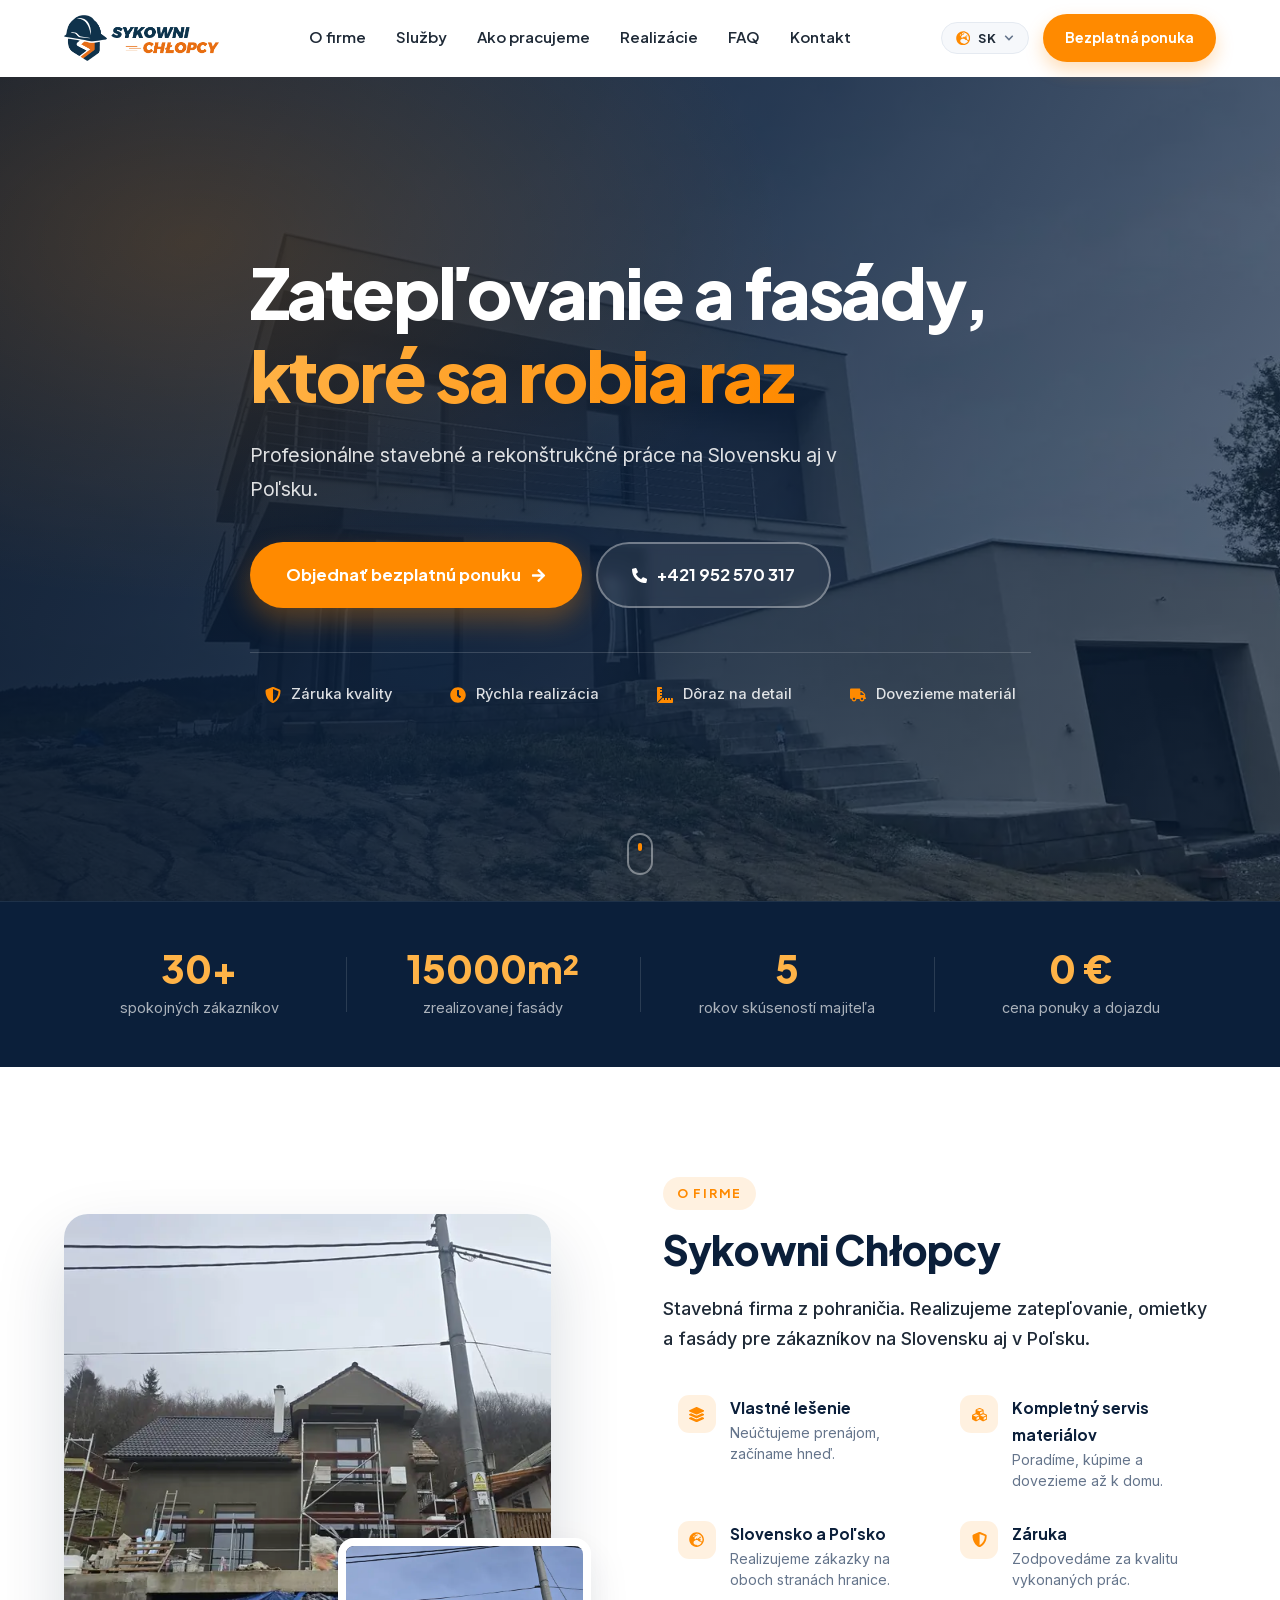
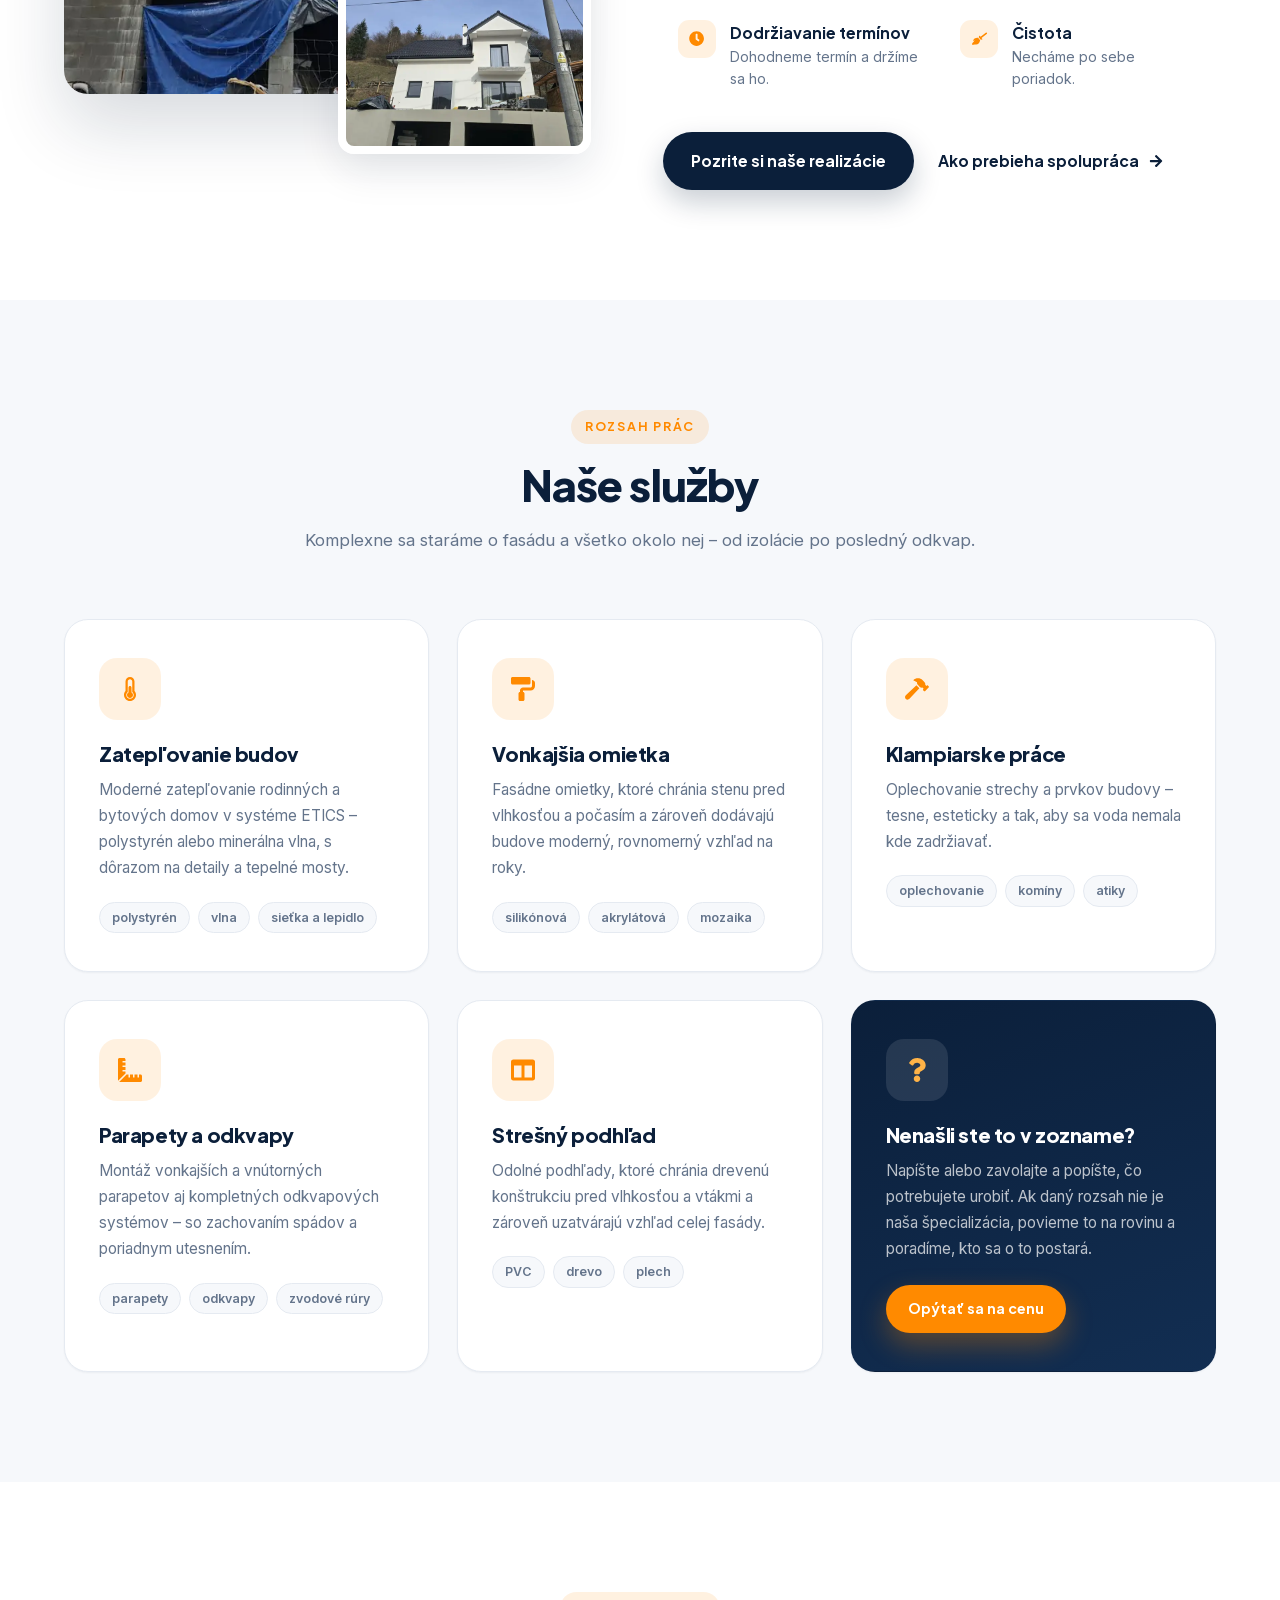
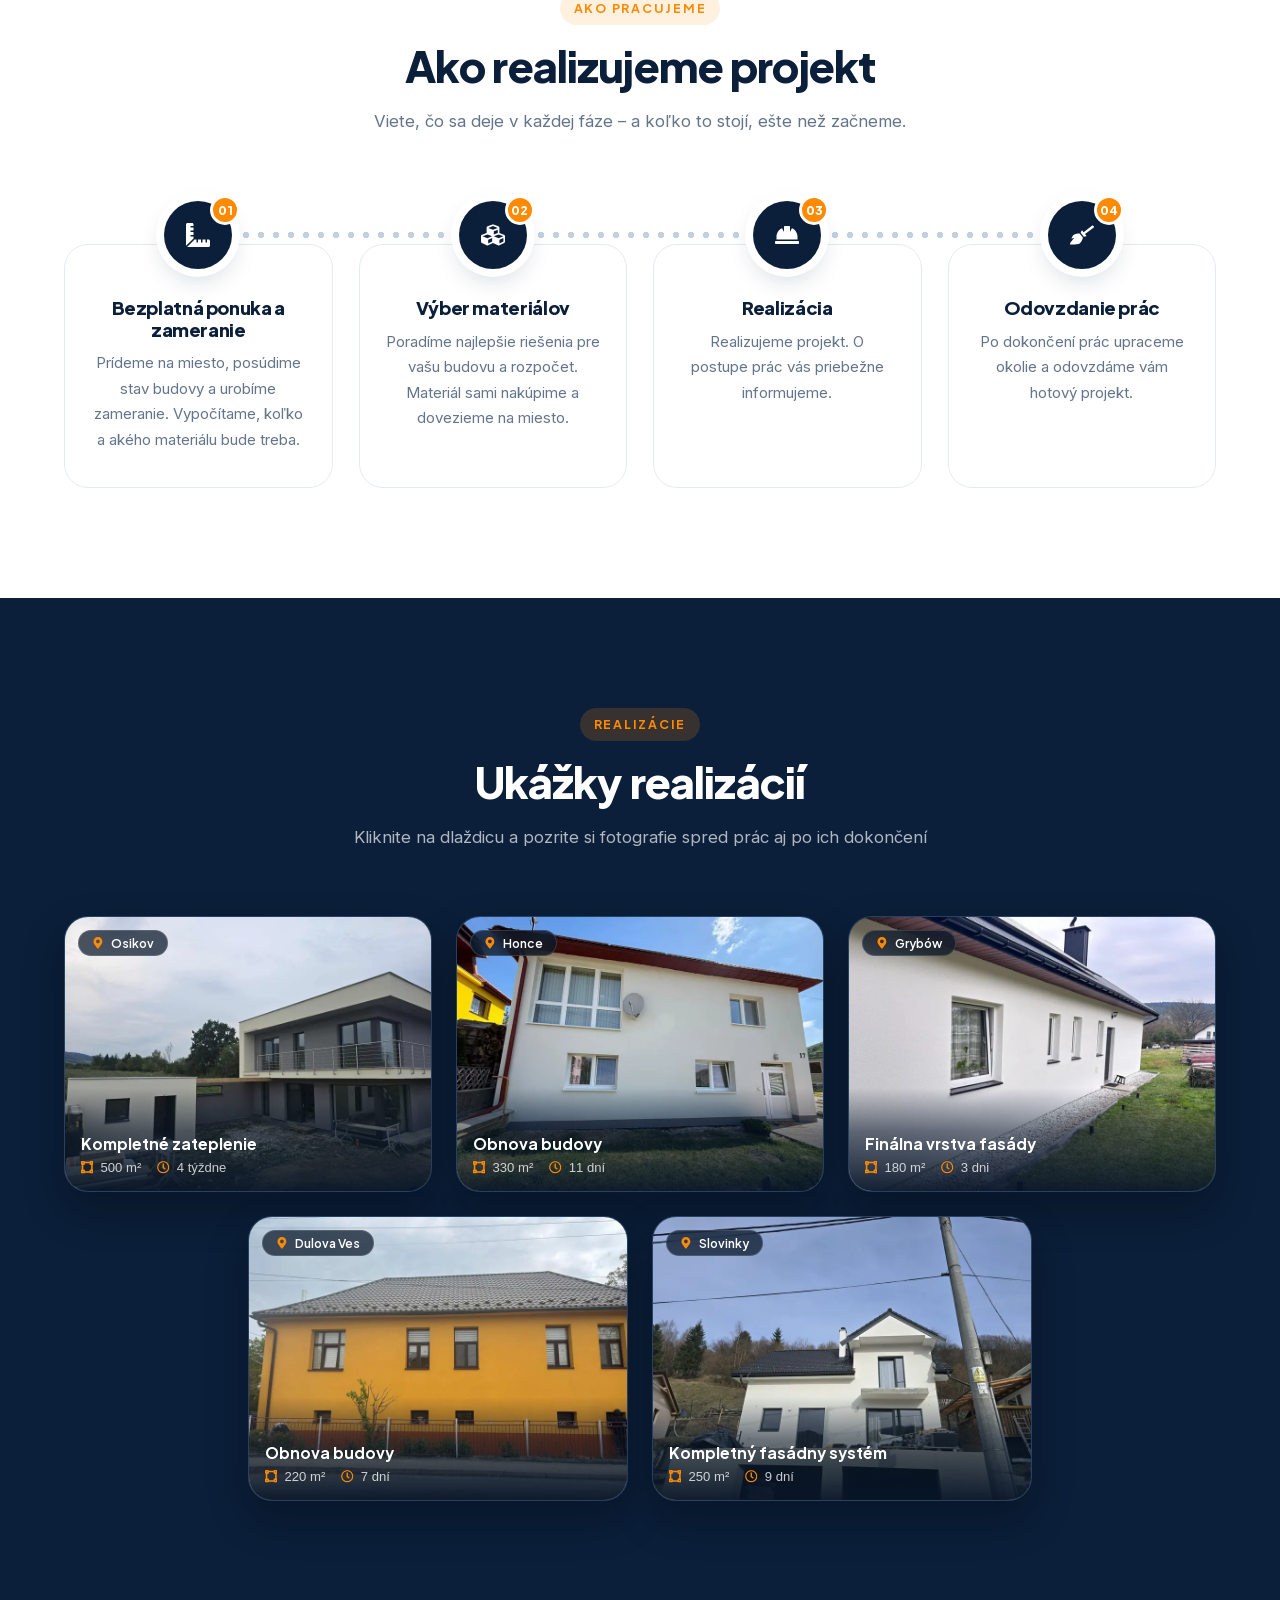
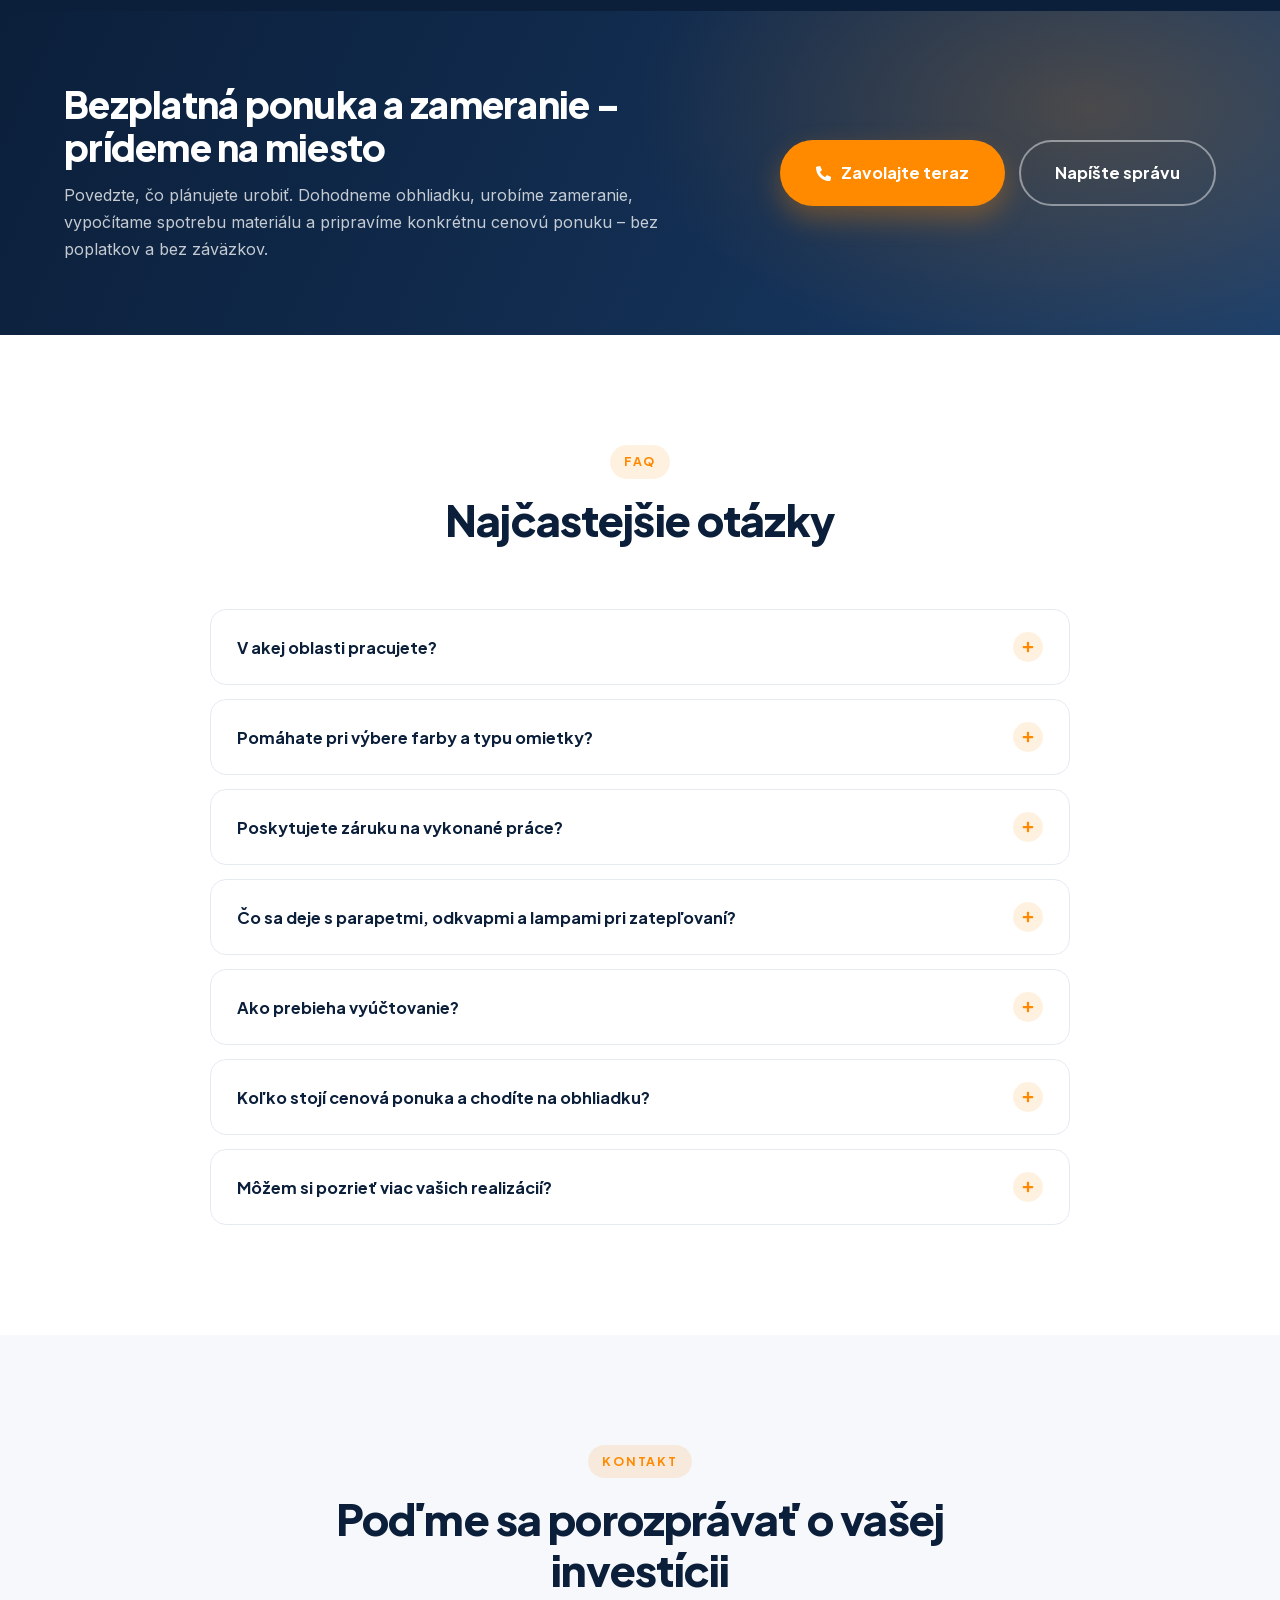
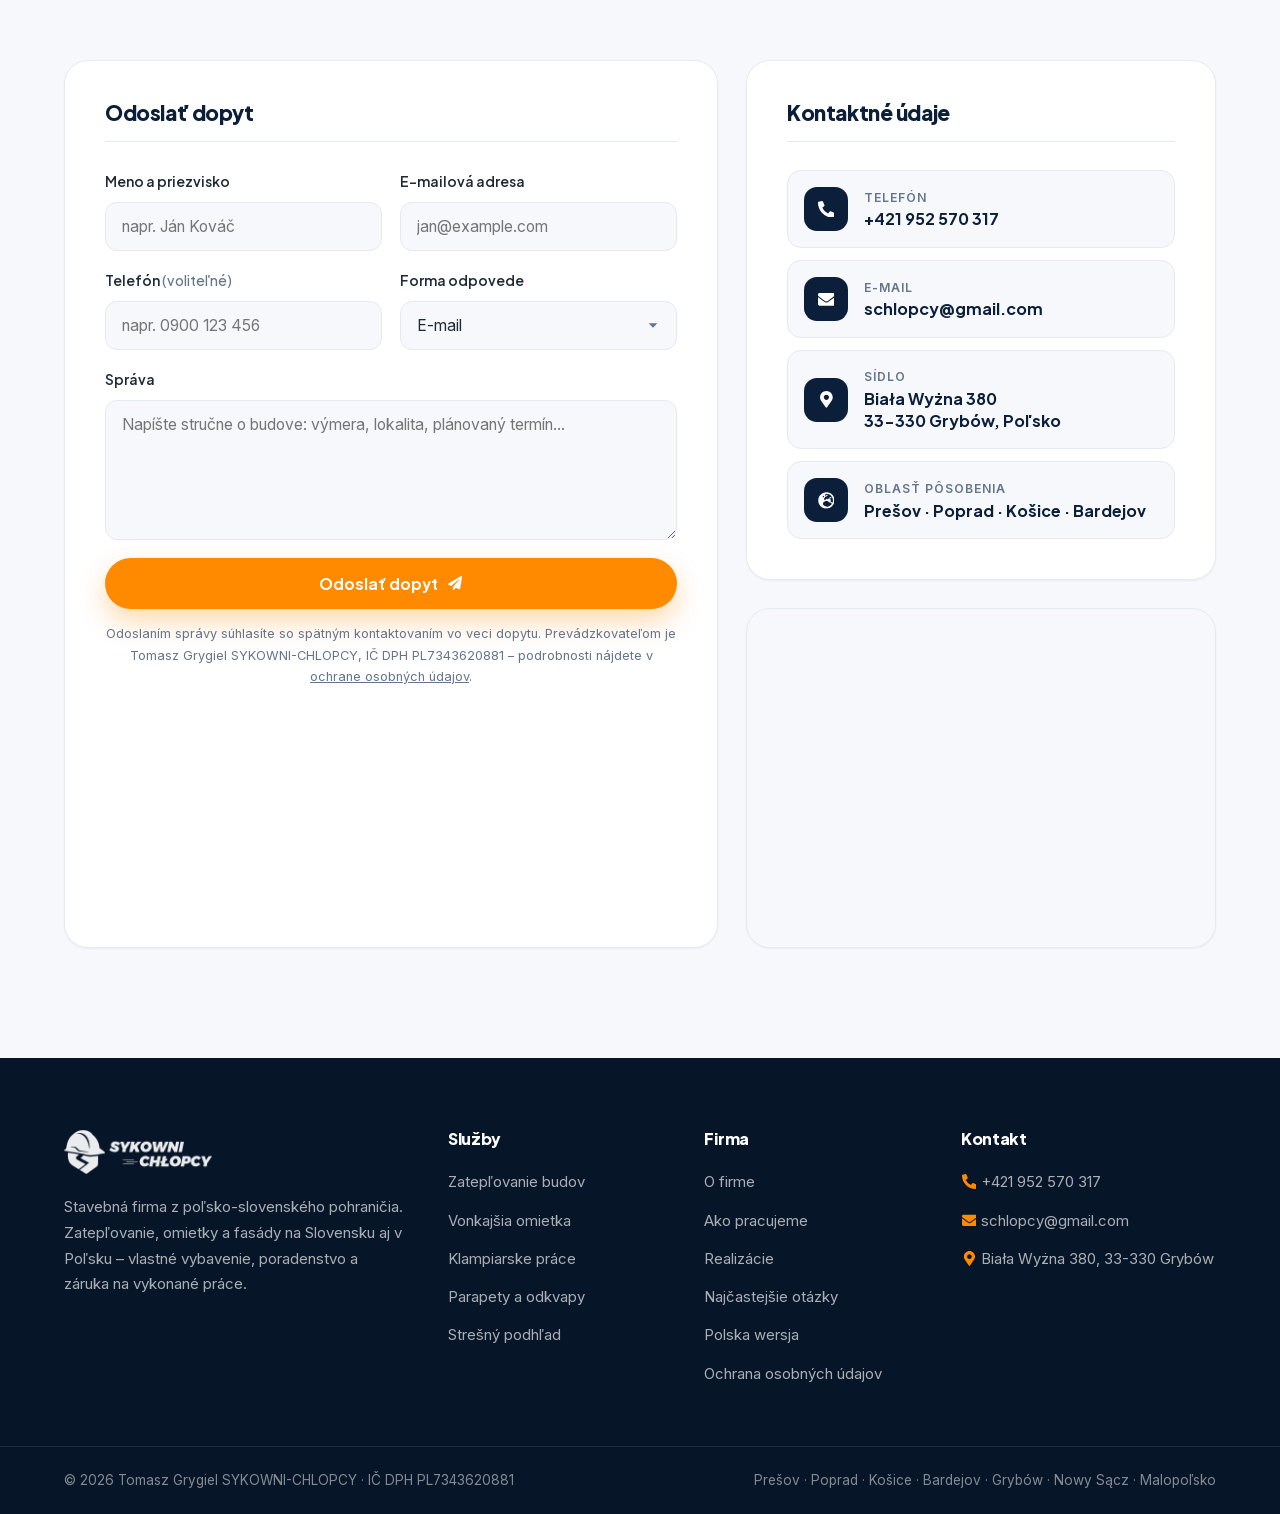
==== commit b9cc30fa: "update" ====
--- a/index.html
+++ b/index.html
@@ -4,7 +4,7 @@
   <meta charset="UTF-8" />
   <meta name="viewport" content="width=device-width, initial-scale=1.0" />
   <title>Zatepľovanie a fasády – Prešov, Poprad, Košice | Sykowni Chłopcy</title>
-  <meta name="description" content="Zatepľovanie budov, vonkajšie omietky, strešné podhľady, klampiarske práce, parapety a odkvapy. Vlastné lešenie, kompletný servis materiálov, záruka a bezplatná cenová ponuka s dojazdom. Prešov, Poprad, Košice, Bardejov a Malopoľsko." />
+  <meta name="description" content="Zatepľovanie, omietky a fasády v Prešove, Poprade, Košiciach a Bardejove. Vlastné lešenie, materiál až k domu, záruka. Bezplatná ponuka s dojazdom." />
   <meta name="robots" content="index, follow, max-image-preview:large, max-snippet:-1" />
   <meta name="author" content="Tomasz Grygiel SYKOWNI-CHLOPCY" />
   <meta name="theme-color" content="#0B1F3A" />
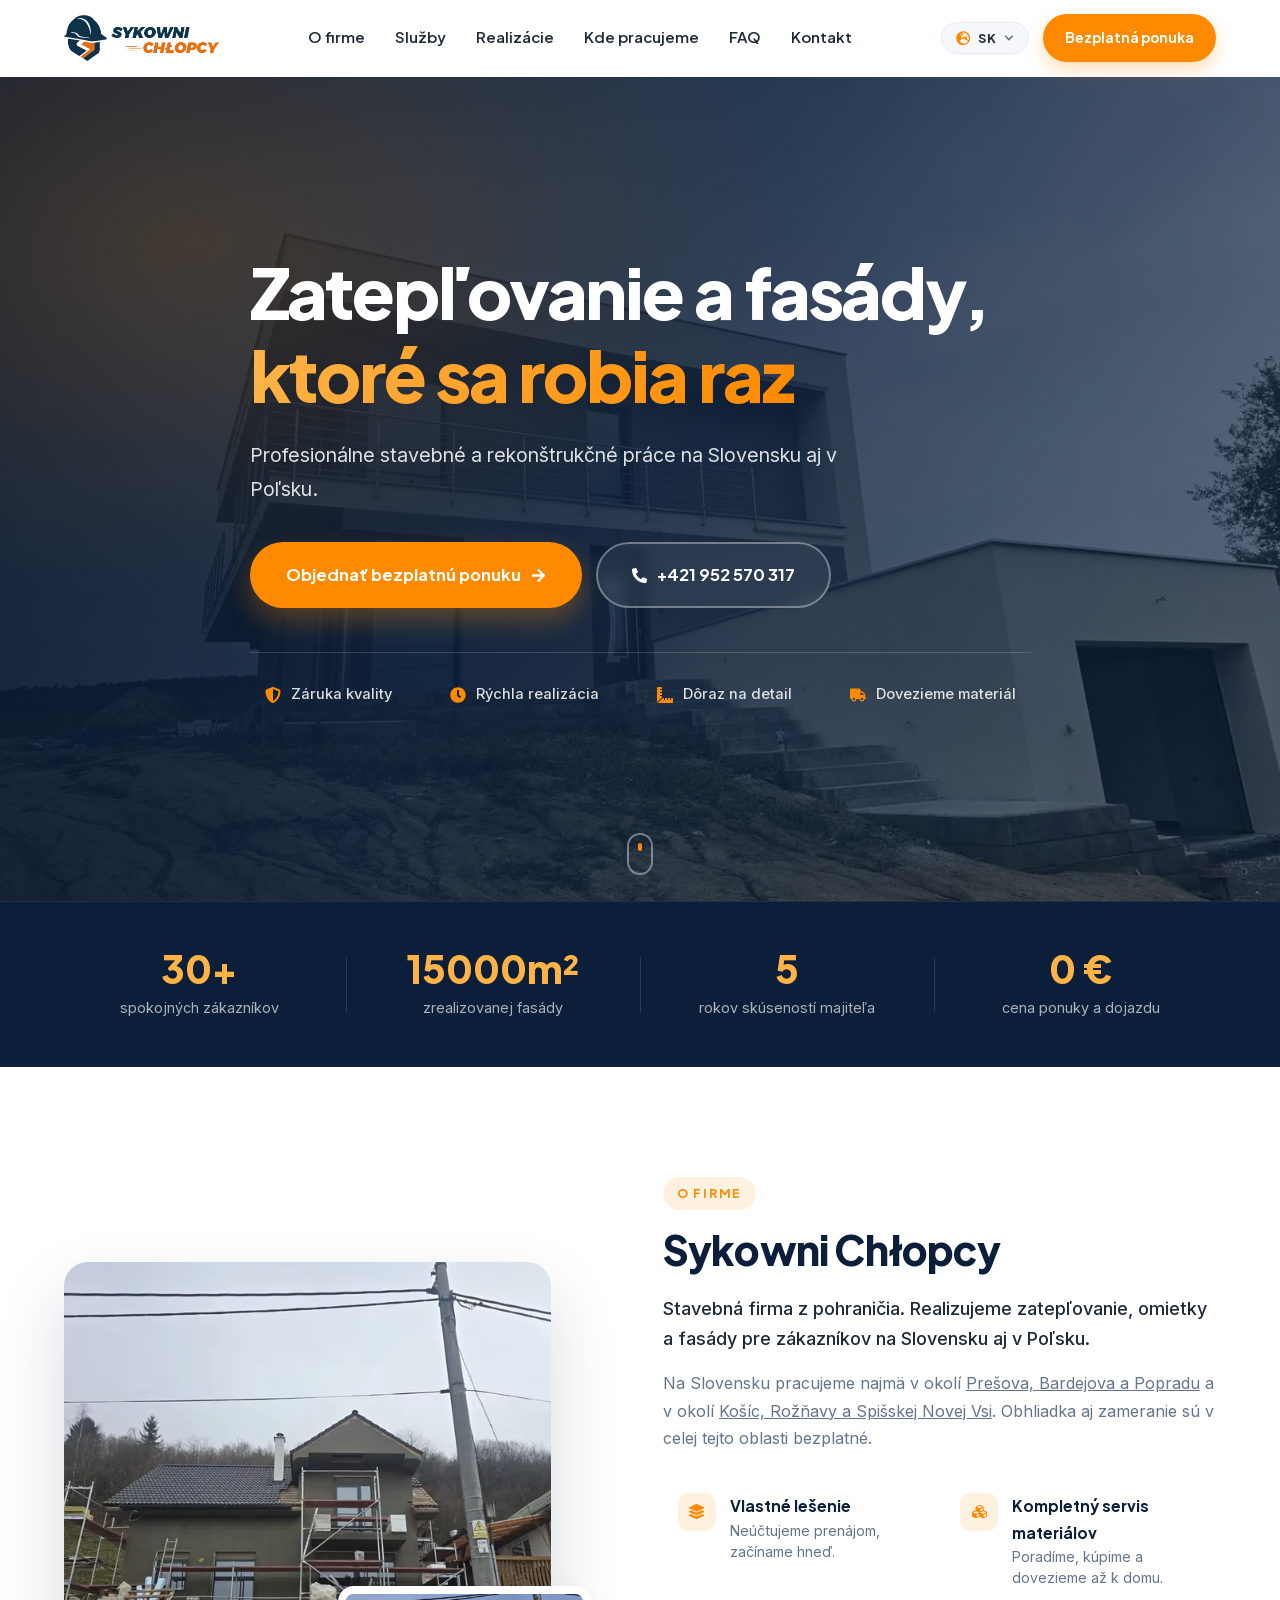
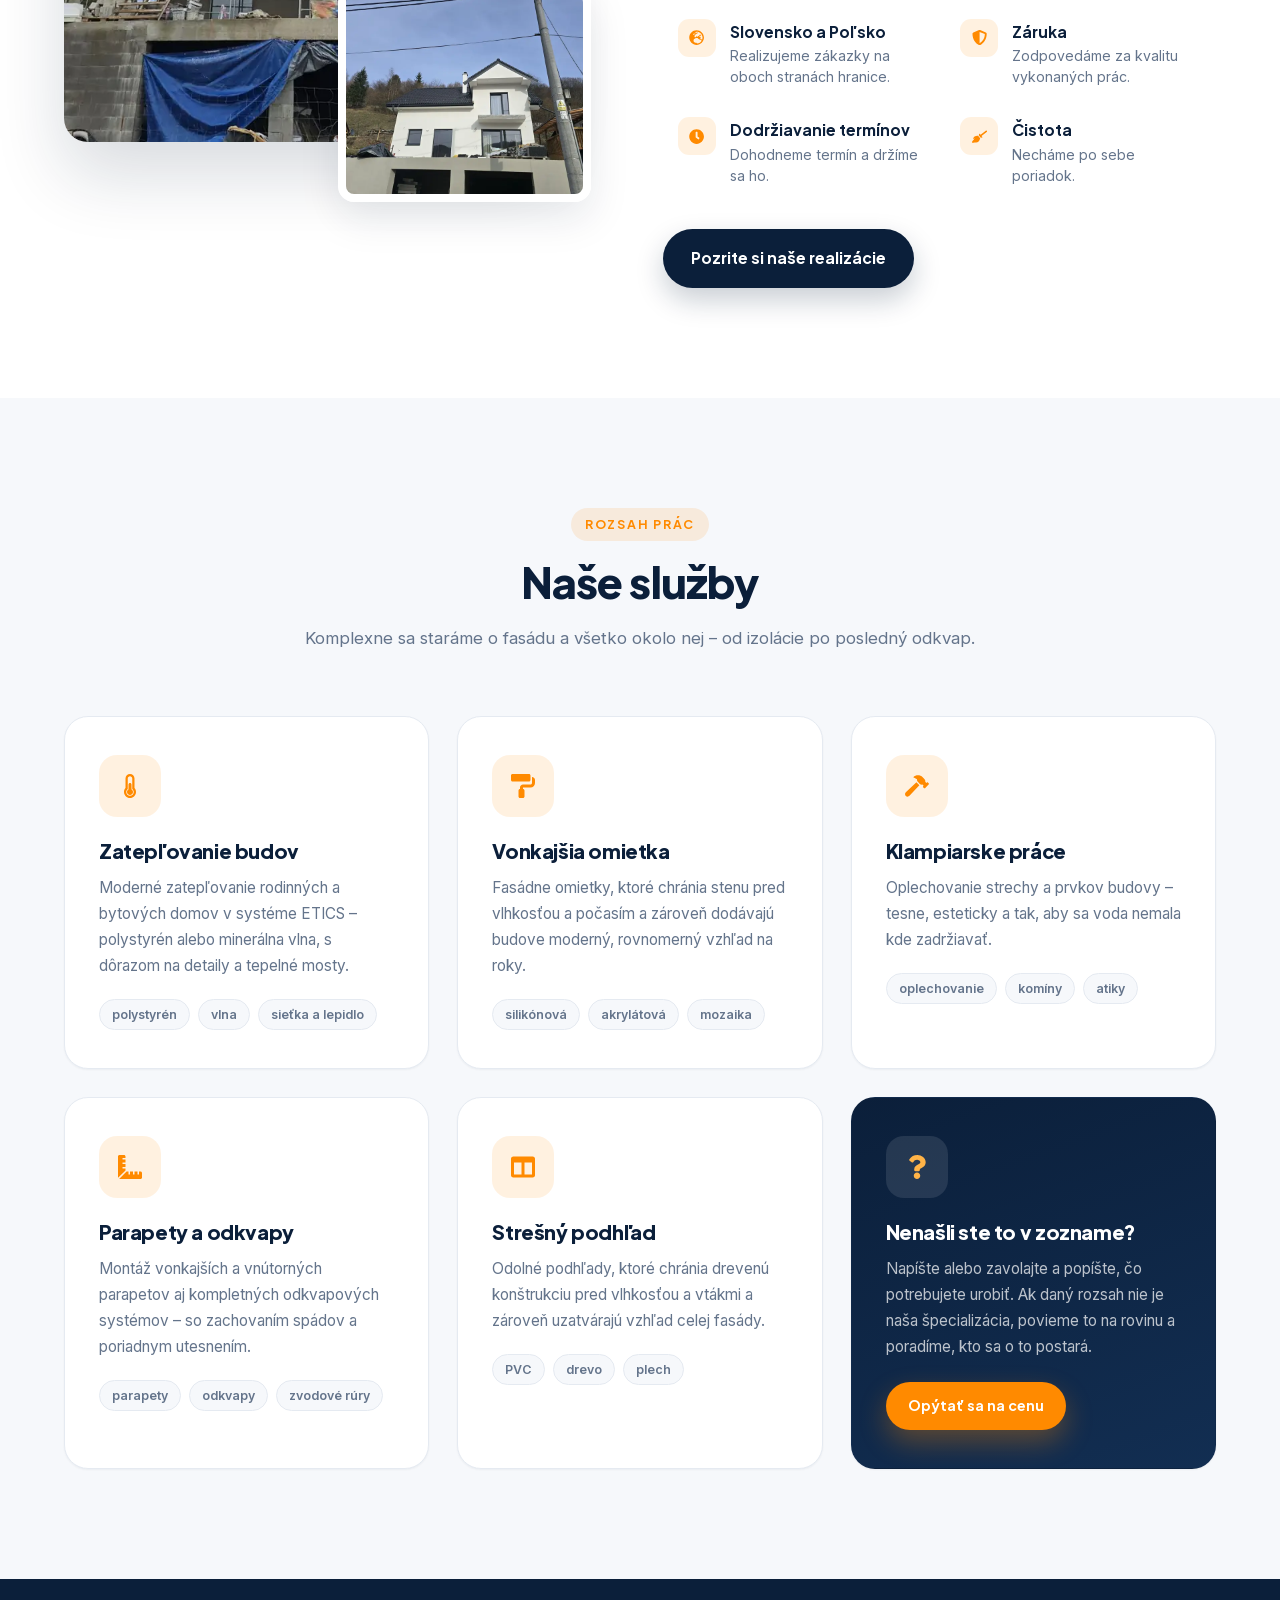
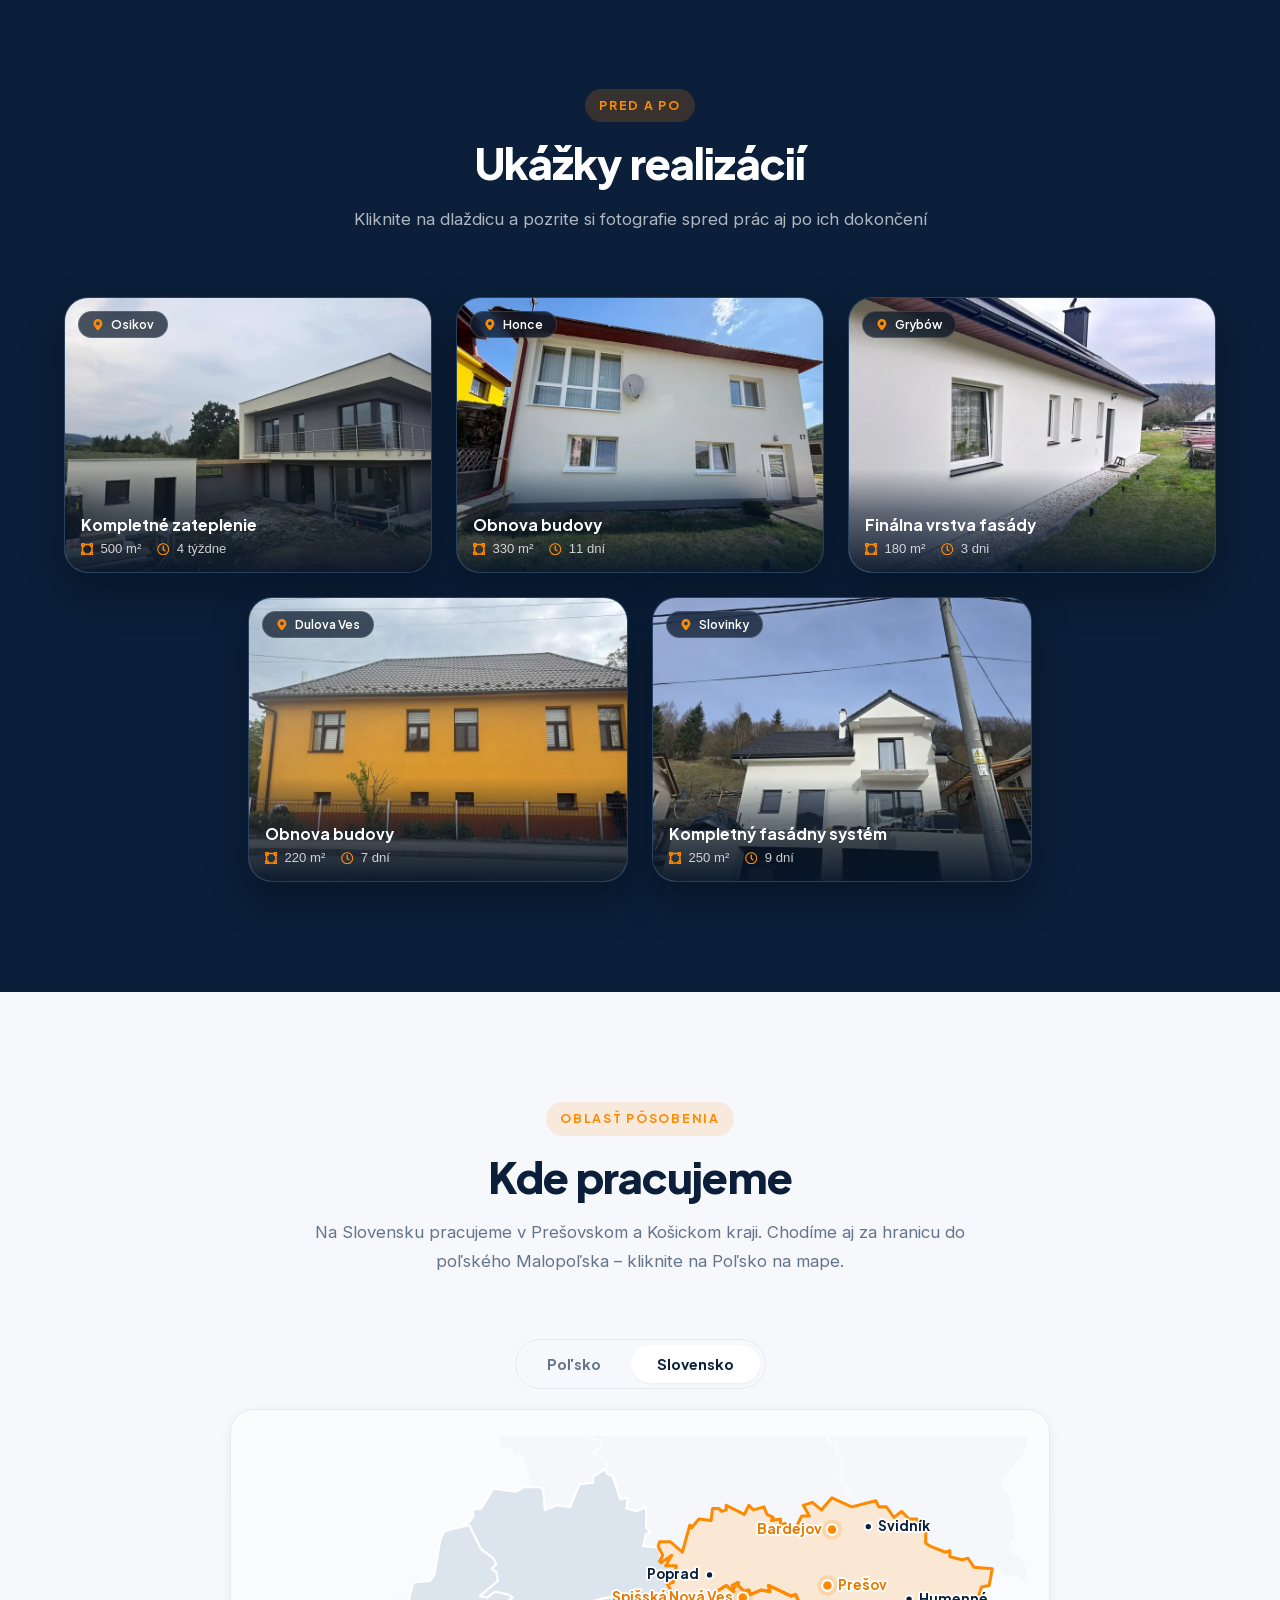
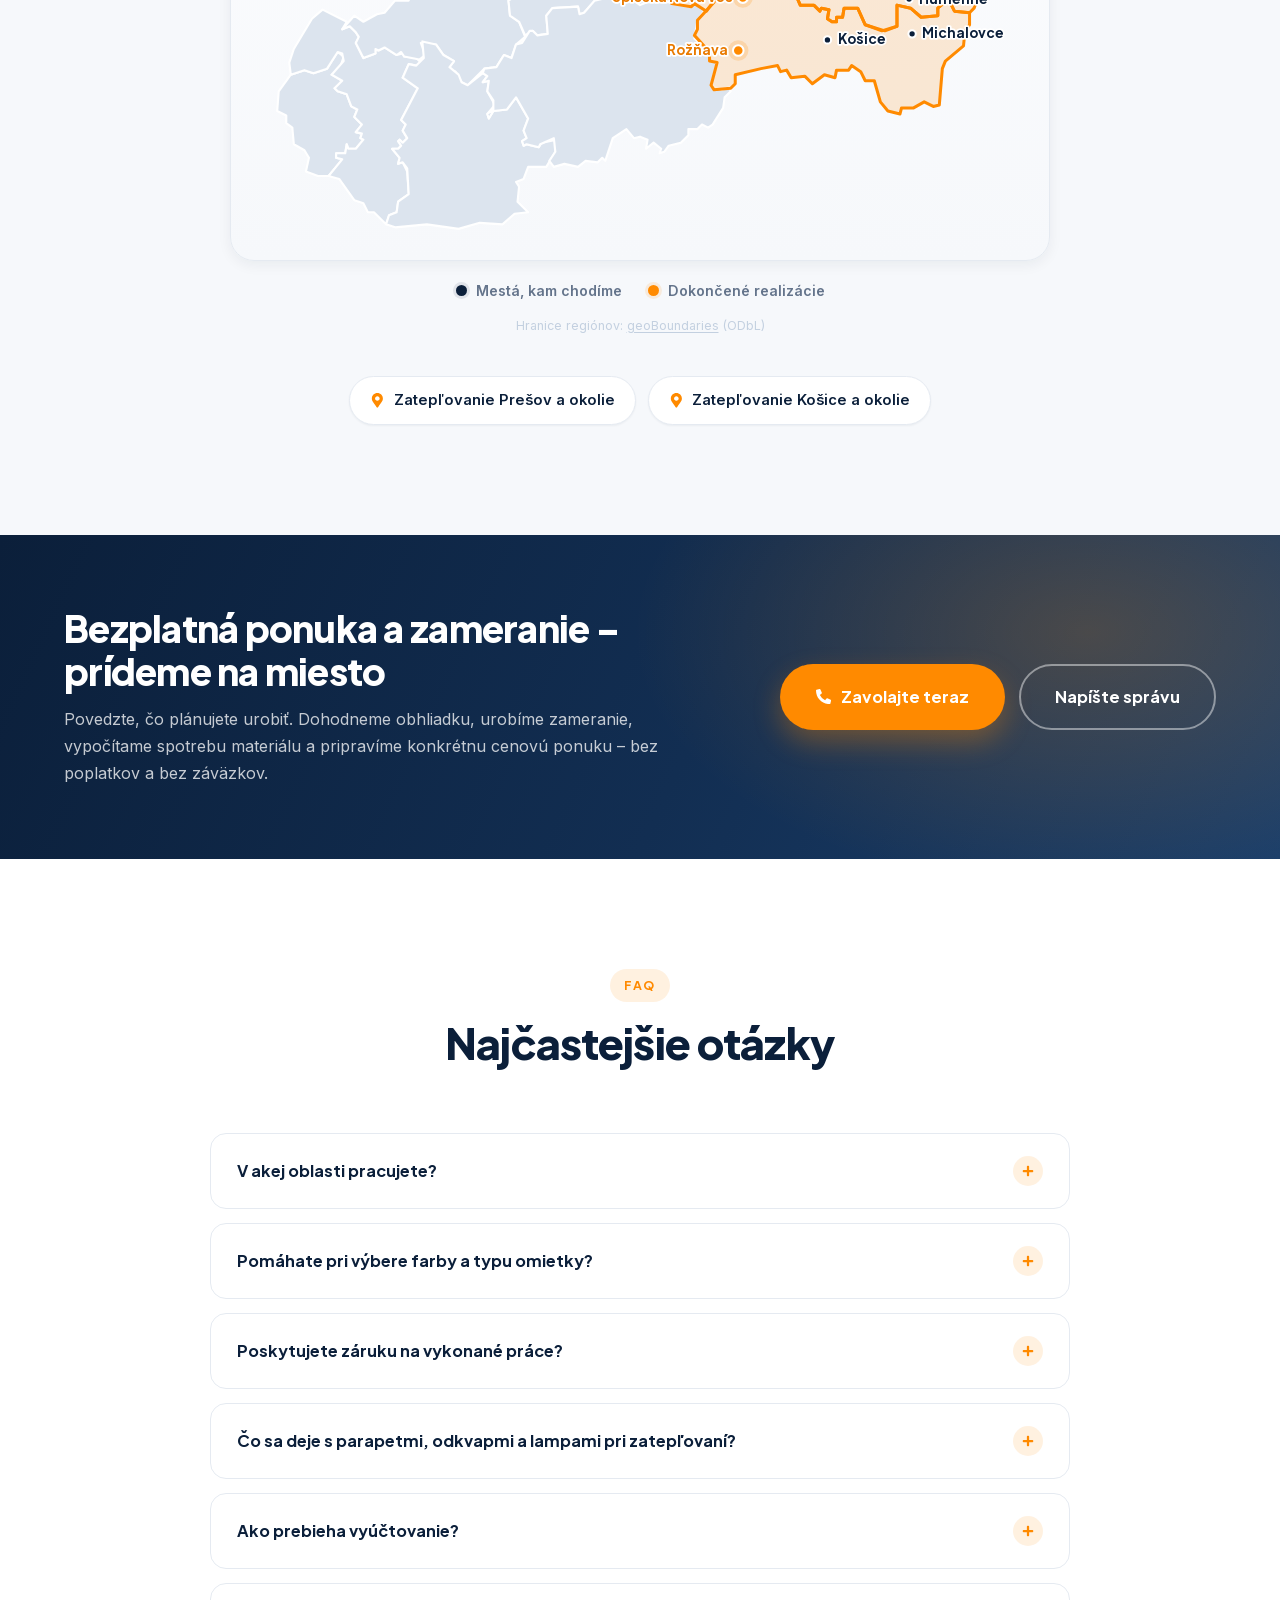
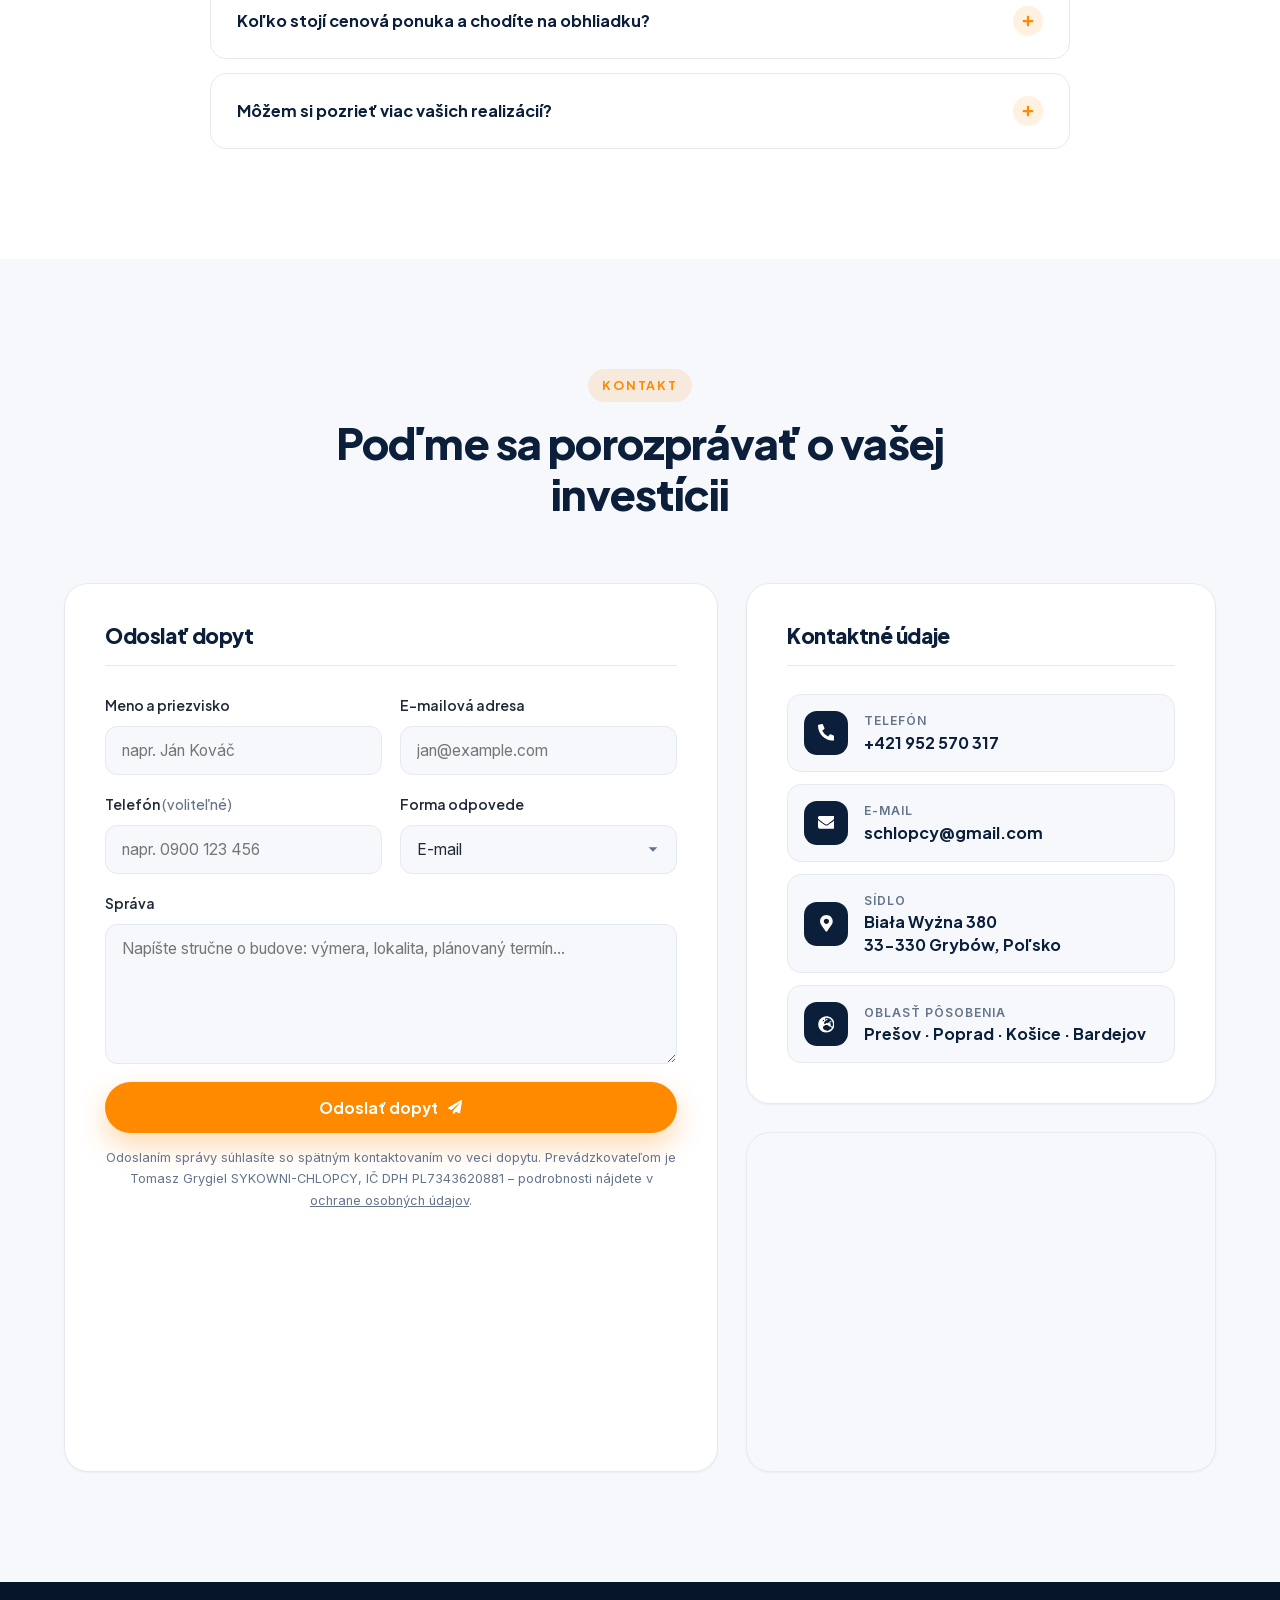
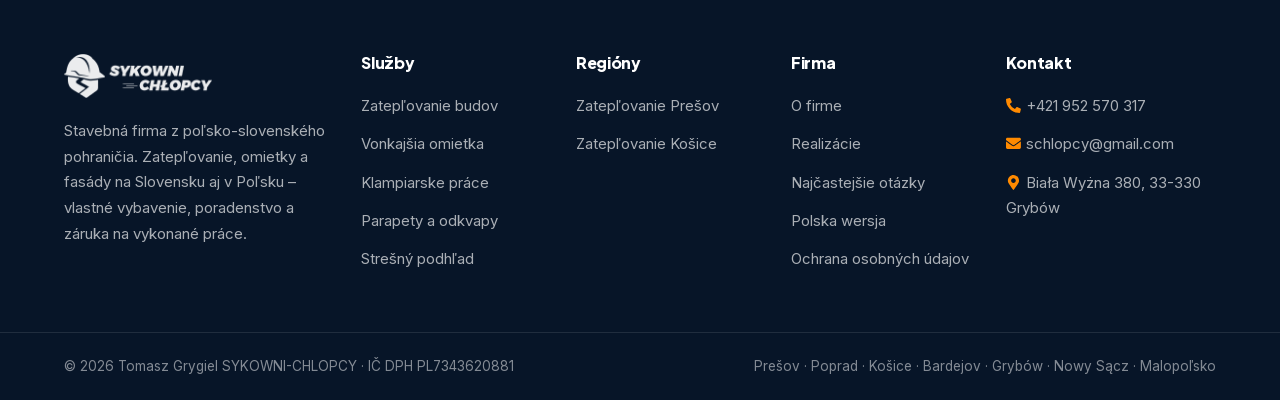
==== commit 194156dd: "update" ====
--- a/index.html
+++ b/index.html
@@ -44,8 +44,8 @@
 
   <!-- trieda .js zapína animácie príchodu; bez skriptov obsah zostáva viditeľný -->
   <script>document.documentElement.classList.add('js');</script>
-  <link rel="stylesheet" href="style.css?v=54" />
-  <script src="script.js?v=54" defer></script>
+  <link rel="stylesheet" href="style.css?v=72" />
+  <script src="script.js?v=72" defer></script>
 
   <script type="application/ld+json">
   {
@@ -212,8 +212,9 @@
     <ul class="nav-center nav-links" id="nav-links">
       <li><a href="#about">O firme</a></li>
       <li><a href="#services">Služby</a></li>
-      <li><a href="#process">Ako pracujeme</a></li>
+      <li class="js-process-link"><a href="#process">Ako pracujeme</a></li>
       <li><a href="#gallery">Realizácie</a></li>
+      <li><a href="#area">Kde pracujeme</a></li>
       <li class="js-reviews-link" hidden><a href="#reviews">Hodnotenia</a></li>
       <li><a href="#faq">FAQ</a></li>
       <li><a href="#contact-section">Kontakt</a></li>
@@ -324,6 +325,12 @@
           Stavebná firma z pohraničia. Realizujeme zatepľovanie,
           omietky a fasády pre zákazníkov na Slovensku aj v Poľsku.
         </p>
+        <p>
+          Na Slovensku pracujeme najmä v okolí
+          <a href="/zateplovanie-presov/">Prešova, Bardejova a Popradu</a> a v okolí
+          <a href="/zateplovanie-kosice/">Košíc, Rožňavy a Spišskej Novej Vsi</a>.
+          Obhliadka aj zameranie sú v celej tejto oblasti bezplatné.
+        </p>
 
 
         <ul class="about-list">
@@ -337,7 +344,7 @@
 
         <div class="about-actions">
           <a href="#gallery" class="btn btn-primary">Pozrite si naše realizácie</a>
-          <a href="#process" class="btn btn-link">Ako prebieha spolupráca <i class="ico ico-arrow" aria-hidden="true"><svg><use href="#i-arrow-right"></use></svg></i></a>
+          <a href="#process" class="btn btn-link js-process-link">Ako prebieha spolupráca <i class="ico ico-arrow" aria-hidden="true"><svg><use href="#i-arrow-right"></use></svg></i></a>
         </div>
       </div>
     </div>
@@ -401,7 +408,7 @@
 <section id="process" aria-labelledby="process-title">
   <div class="wrap section-container">
     <header class="section-head" data-reveal>
-      <span class="section-tag">Ako pracujeme</span>
+      <span class="section-tag">Priebeh spolupráce</span>
       <h2 id="process-title">Ako realizujeme projekt</h2>
       <p class="section-sub">Viete, čo sa deje v každej fáze – a koľko to stojí, ešte než začneme.</p>
     </header>
@@ -446,7 +453,7 @@
 <section id="gallery" class="bg-dark" aria-labelledby="gallery-title">
   <div class="wrap section-container">
     <header class="section-head section-head-light section-head-wide" data-reveal>
-      <span class="section-tag">Realizácie</span>
+      <span class="section-tag">Pred a po</span>
       <h2 id="gallery-title">Ukážky realizácií</h2>
       <p class="section-sub">Kliknite na dlaždicu a pozrite si fotografie spred prác aj po ich dokončení</p>
     </header>
@@ -640,9 +647,159 @@
       </article>
     </div>
 
+
   </div>
 </section>
 
+
+
+
+
+
+
+
+
+
+
+
+
+
+
+<!-- OBSZAR DZIALANIA -->
+<section id="area" class="bg-light" aria-labelledby="area-title">
+  <div class="wrap section-container">
+    <header class="section-head" data-reveal>
+      <span class="section-tag">Oblasť pôsobenia</span>
+      <h2 id="area-title">Kde pracujeme</h2>
+      <p class="section-sub">Na Slovensku pracujeme v Prešovskom a Košickom kraji. Chodíme aj za hranicu do poľského Malopoľska – kliknite na Poľsko na mape.</p>
+    </header>
+  <figure class="area-map" data-view="sk" data-home="sk" data-reveal>
+    <div class="map-switch" role="group" aria-label="Prepnúť zobrazenie mapy medzi Slovenskom a Poľskom">
+      <button type="button" class="map-switch-btn" data-view-btn="pl" aria-pressed="false">Poľsko</button>
+      <button type="button" class="map-switch-btn" data-view-btn="sk" aria-pressed="true">Slovensko</button>
+    </div>
+
+    <div class="area-map-canvas">
+      <svg viewBox="0 0 760 396" role="img" aria-labelledby="mapTitle mapDesc">
+        <title id="mapTitle">Mapa oblasti pôsobenia – Slovensko a Poľsko</title>
+        <desc id="mapDesc">Prepínateľná mapa. V slovenskom zobrazení je zvýraznený Prešovský a Košický kraj s mestami Prešov, Bardejov, Poprad, Košice, Rožňava a Humenné. V poľskom zobrazení je zvýraznené Malopoľsko s mestami Krakov, Tarnów, Nowy Sącz a Grybów.</desc>
+        <g class="map-stage">
+          <g class="map-regions">
+        <g class="map-country" data-country="pl">
+            <path class="map-region r-pl-LD" d="M277 -169L275 -161L281 -160L281 -157L278 -156L280 -153L272 -154L266 -152L265 -143L268 -142L266 -137L249 -135L249 -123L253 -118L248 -110L247 -104L239 -107L233 -106L232 -108L229 -108L229 -104L226 -105L227 -101L224 -100L226 -97L223 -95L224 -89L220 -86L222 -82L219 -79L219 -76L221 -75L220 -68L222 -60L219 -60L217 -53L208 -58L206 -56L207 -54L206 -49L202 -50L201 -46L196 -44L199 -39L199 -34L204 -34L204 -20L228 -15L230 -11L233 -18L235 -18L238 -10L245 -7L261 -10L264 -8L266 -13L274 -8L277 -3L280 -4L283 0L285 -1L289 2L294 0L293 -5L299 -6L300 -2L302 1L305 0L308 4L312 14L320 12L323 16L327 16L328 19L333 20L338 12L342 10L341 4L345 -6L350 -3L352 1L357 5L358 3L360 -7L354 -9L354 -17L357 -21L355 -23L356 -25L374 -25L377 -28L375 -33L387 -31L385 -39L391 -42L390 -46L392 -52L395 -52L396 -56L399 -59L398 -65L393 -64L394 -71L391 -73L388 -84L394 -88L398 -84L405 -83L409 -86L410 -92L403 -95L403 -103L401 -104L406 -105L402 -112L396 -113L392 -120L389 -118L387 -119L382 -116L380 -116L381 -118L375 -118L375 -120L380 -123L372 -130L376 -134L377 -139L372 -141L368 -146L363 -146L360 -151L362 -156L352 -161L350 -165L346 -166L343 -161L340 -163L333 -159L330 -162L326 -159L323 -163L315 -165L310 -171L299 -171L299 -173L297 -174L298 -176L296 -177L290 -173L291 -170L289 -172Z" />
+            <path class="map-region r-pl-DS" d="M-60 -46L-55 -37L-55 -31L-61 -6L-72 16L-58 17L-59 10L-56 4L-60 1L-59 -1L-53 -3L-47 1L-44 -3L-43 2L-38 0L-35 3L-35 14L-27 21L-27 28L-22 24L0 33L10 31L13 41L24 40L27 47L24 49L27 51L33 43L40 47L44 42L53 43L62 53L58 55L58 60L55 63L51 63L41 72L48 80L55 79L56 85L60 86L71 99L73 109L83 114L95 100L97 102L105 96L107 99L110 98L108 89L103 87L100 77L96 75L104 65L112 68L113 58L117 50L128 48L127 40L129 39L126 36L132 33L128 29L130 27L136 27L134 23L136 22L135 19L140 16L137 13L138 9L143 11L143 4L149 4L148 1L152 1L150 -1L150 -7L155 -10L152 -20L158 -24L163 -20L173 -24L169 -31L171 -40L166 -46L170 -52L167 -54L165 -51L160 -54L154 -51L152 -53L150 -64L155 -67L155 -72L149 -78L135 -82L129 -81L125 -80L124 -72L116 -73L113 -72L112 -69L104 -69L98 -74L93 -72L90 -75L88 -80L90 -81L78 -84L81 -89L78 -91L78 -94L73 -95L69 -99L62 -100L56 -97L55 -91L47 -87L47 -84L43 -91L38 -90L39 -97L36 -96L28 -99L27 -102L23 -102L22 -99L25 -98L22 -97L23 -94L14 -91L14 -87L11 -85L13 -82L11 -81L10 -73L0 -71L1 -66L-8 -56L-9 -59L-18 -67L-18 -65L-25 -67L-28 -63L-26 -60L-30 -60L-30 -52L-42 -59L-51 -54L-52 -50L-56 -50L-57 -46Z" />
+            <path class="map-region r-pl-OP" d="M204 -22L199 -19L196 -21L193 -17L181 -13L174 -17L178 -22L176 -25L163 -20L158 -24L152 -20L155 -10L150 -7L150 -1L152 1L148 1L149 4L143 4L143 11L138 9L137 13L140 16L135 19L136 22L134 23L136 27L130 27L128 29L132 33L126 36L129 39L127 40L128 48L117 50L113 58L112 68L104 65L100 70L105 74L117 75L119 78L124 78L124 81L131 86L136 85L136 93L139 91L144 95L148 92L158 93L164 89L164 85L167 86L170 89L167 94L171 97L170 101L156 106L161 113L167 113L171 124L176 125L179 130L190 124L194 126L194 122L191 123L190 120L196 113L195 105L211 102L210 99L219 94L225 95L225 92L223 92L224 86L220 82L223 77L220 74L221 66L230 69L226 58L236 58L241 55L239 54L239 49L233 47L233 43L231 43L230 38L238 31L232 25L236 24L236 21L241 18L244 11L241 6L245 4L244 -1L247 -2L246 -7L238 -10L235 -18L233 -18L230 -11L228 -15Z" />
+            <path class="map-region r-pl-SW" d="M509 25L505 8L504 -3L506 -6L504 -9L501 -5L496 -5L494 -10L483 -6L480 -8L481 -5L476 -2L469 -5L467 -11L450 -10L451 -16L445 -20L448 -24L444 -27L443 -20L438 -18L431 -25L428 -20L423 -23L422 -18L415 -22L412 -19L412 -26L405 -31L400 -29L399 -35L396 -38L397 -42L391 -43L385 -39L387 -34L386 -30L383 -33L381 -31L375 -33L377 -28L374 -25L355 -24L357 -21L354 -17L354 -9L360 -7L358 3L357 5L352 1L350 -3L345 -6L341 4L342 10L334 17L341 23L340 25L337 23L338 27L331 31L332 34L340 35L339 37L345 39L341 44L349 46L347 49L343 48L338 56L347 58L350 63L354 61L358 63L361 62L365 65L372 64L378 67L377 72L383 81L380 82L379 86L385 91L383 93L388 96L386 99L389 100L390 102L394 101L398 103L401 101L402 103L408 100L411 101L420 90L424 92L429 88L442 87L449 82L452 85L461 75L474 69L475 64L488 61L498 45L502 45Z" />
+            <path class="map-region r-pl-LU" d="M648 95L660 85L663 78L685 74L689 70L694 46L691 41L692 35L687 35L688 30L684 29L682 26L685 21L694 21L698 17L690 14L683 6L682 1L679 -1L680 -2L678 -9L674 -13L675 -19L664 -27L660 -37L656 -37L656 -42L661 -53L660 -56L657 -57L658 -61L654 -63L654 -67L650 -68L647 -82L649 -89L647 -92L656 -101L653 -106L656 -113L654 -116L656 -118L655 -120L660 -126L657 -136L654 -140L648 -141L643 -146L644 -149L638 -149L636 -152L620 -155L620 -162L614 -163L606 -154L609 -148L601 -149L602 -147L598 -144L600 -141L594 -140L595 -135L589 -137L585 -135L578 -142L574 -138L575 -131L572 -129L562 -136L556 -129L549 -126L547 -131L545 -131L541 -127L533 -130L530 -127L523 -129L511 -123L509 -120L513 -112L508 -107L514 -106L517 -101L507 -94L512 -89L506 -82L502 -82L500 -78L491 -84L489 -78L495 -72L506 -71L510 -60L507 -53L504 -54L501 -51L507 -48L508 -45L506 -38L503 -37L509 -35L505 -32L503 -23L506 -6L504 -3L505 8L510 28L516 29L525 23L534 26L533 29L537 31L532 42L539 43L541 48L565 54L563 58L565 63L568 63L562 65L569 66L564 70L562 67L557 68L558 72L554 73L554 77L557 76L562 83L577 81L571 85L573 88L605 90L618 77L624 81L633 75L635 75L634 80L639 83L636 89L646 89L645 94Z" />
+            <path class="map-region r-pl-SL" d="M246 -7L247 -2L244 -1L245 4L241 6L244 11L241 18L236 21L236 24L232 25L238 31L230 38L231 43L233 43L233 47L240 50L240 57L226 58L230 69L221 66L220 74L223 77L220 82L224 86L223 92L225 92L225 95L219 94L210 99L211 102L195 105L196 113L193 118L197 121L200 127L203 129L207 127L208 130L213 131L216 137L219 136L218 133L226 135L233 139L235 136L237 137L237 143L240 144L237 148L242 162L249 164L251 168L256 167L261 184L259 187L270 189L270 202L275 203L279 200L285 202L289 201L288 198L291 196L294 186L303 185L303 181L312 174L311 168L303 166L309 160L307 156L299 155L295 144L289 143L286 145L289 141L288 133L284 135L279 133L283 131L284 122L286 119L292 118L290 117L293 110L296 112L295 108L302 108L303 104L300 103L307 101L309 98L299 94L303 94L307 89L307 85L313 86L310 80L313 80L315 74L327 75L330 70L343 72L347 67L353 66L347 58L338 56L343 48L347 49L349 46L341 44L345 39L339 37L340 35L332 34L331 30L333 29L334 31L338 27L337 23L341 25L339 19L334 17L333 20L329 20L320 12L312 14L308 4L305 0L302 1L300 -2L299 -6L293 -5L294 0L289 2L285 -1L283 0L280 -4L277 -3L274 -8L266 -13L264 -8L261 -10Z" />
+            <path class="map-region r-pl-PK" d="M455 82L456 87L450 94L453 96L450 97L452 100L450 108L452 109L449 111L454 111L454 115L451 115L453 117L450 120L454 123L450 130L453 136L461 136L461 140L457 141L456 145L467 150L463 153L461 151L458 155L459 158L464 159L464 165L467 166L468 173L465 178L469 181L467 184L473 191L470 192L471 199L477 201L490 197L492 201L497 201L502 208L507 204L512 209L517 209L523 218L523 225L526 227L536 231L539 230L539 234L547 236L551 235L555 241L562 242L569 241L577 248L584 247L590 253L594 252L592 245L594 241L589 239L586 233L581 233L583 230L579 231L582 226L579 225L582 222L582 208L578 191L573 186L626 114L648 95L645 94L646 89L636 89L639 83L634 80L635 75L633 75L624 81L618 77L605 90L571 88L571 85L577 81L562 83L557 76L554 77L554 73L558 72L557 68L562 67L564 70L569 66L562 65L568 63L565 63L563 58L565 54L541 48L539 43L532 42L537 31L533 29L534 26L525 23L516 29L510 28L509 25L502 45L498 45L488 61L475 64L474 69L464 73Z" />
+            <path class="map-region r-pl-MA" d="M455 82L452 85L449 82L442 87L429 88L424 92L420 90L411 101L408 100L398 103L394 101L390 102L389 100L386 99L388 96L383 93L385 91L379 86L380 82L383 81L377 72L378 67L372 64L365 65L361 62L358 63L353 61L351 63L353 66L347 67L343 72L330 70L327 75L317 73L313 76L313 80L310 80L313 86L307 85L307 89L303 94L299 94L309 98L307 101L300 103L303 104L302 108L295 108L296 112L293 110L290 117L292 118L285 120L282 126L283 131L279 133L284 135L288 133L289 141L286 145L289 143L295 144L299 155L308 157L309 160L303 166L312 170L311 178L316 181L321 196L326 195L325 202L332 204L338 201L338 215L341 218L338 219L336 227L344 229L350 223L362 231L367 213L368 215L373 209L381 210L382 202L386 202L388 204L391 203L391 200L394 201L403 206L406 200L409 203L415 200L418 206L422 208L421 210L427 209L427 213L430 212L432 216L437 215L441 207L446 207L442 200L448 198L455 202L461 195L471 198L470 192L473 191L467 184L469 181L465 178L468 173L467 166L464 165L464 159L459 158L458 155L461 151L463 153L467 150L456 145L457 141L461 140L461 136L453 136L450 130L454 123L450 120L453 117L451 115L454 115L454 111L449 111L452 109L450 108L452 100L450 97L453 96L450 94L456 87Z" />
+        </g>
+        <g class="map-country" data-country="sk">
+            <path class="map-region r-sk-BA" d="M103 312L95 323L94 336L100 339L100 344L104 347L105 358L112 362L115 367L113 376L121 379L128 379L137 368L133 367L133 364L139 364L140 358L141 361L146 361L151 355L149 354L150 351L146 350L150 345L145 340L147 335L143 333L140 325L134 323L132 321L137 316L130 312L135 309L138 300L134 297L127 308L118 311L112 309Z" />
+            <path class="map-region r-sk-TT" d="M128 379L135 381L145 395L151 397L154 403L158 403L166 411L168 405L173 403L174 396L181 391L180 376L177 370L174 371L175 367L170 361L174 361L176 359L174 356L175 355L177 357L180 354L177 349L179 345L176 342L187 321L177 314L181 305L186 306L189 304L186 301L178 300L177 298L173 299L165 294L161 296L159 295L159 298L151 301L146 291L148 287L146 284L142 280L137 282L140 277L124 269L117 275L105 295L102 304L103 312L112 309L118 311L127 308L134 297L137 298L138 303L130 312L137 316L132 321L134 323L140 325L143 333L147 335L145 340L150 345L146 350L150 351L149 354L151 355L146 361L141 361L140 358L139 364L133 364L133 367L137 368Z" />
+            <path class="map-region r-sk-TN" d="M188 302L192 299L189 291L199 292L204 299L211 303L208 307L209 310L212 310L216 317L220 319L231 308L239 307L244 299L249 301L252 292L258 287L254 277L248 273L247 263L250 261L247 259L238 257L233 261L228 260L240 250L239 244L236 242L239 239L237 235L229 229L221 213L205 217L202 222L198 246L195 250L184 251L181 263L172 263L165 271L160 272L151 277L145 273L137 282L142 280L146 284L148 287L146 291L151 301L159 298L159 295L161 296L165 294L173 299L176 297L178 300Z" />
+            <path class="map-region r-sk-NR" d="M166 411L172 413L193 411L214 414L228 410L243 411L251 404L260 403L253 396L254 386L252 383L257 381L260 373L272 373L278 363L279 355L269 357L267 360L259 358L257 359L256 356L259 354L257 349L260 341L252 327L246 335L237 336L234 341L233 338L238 332L233 323L234 316L230 317L233 313L230 311L220 319L216 317L214 312L208 307L211 303L204 299L199 292L190 290L191 301L186 306L181 305L177 314L187 321L176 342L179 345L177 349L180 354L177 357L175 355L174 356L176 359L174 361L170 361L175 367L174 371L177 370L180 374L181 391L174 396L173 403L168 405Z" />
+            <path class="map-region r-sk-ZA" d="M258 286L263 283L266 286L273 285L272 273L276 268L293 267L294 272L297 271L304 263L317 260L330 263L334 266L340 264L356 265L360 262L358 262L352 252L356 251L357 246L358 240L351 238L355 233L348 238L347 228L336 227L338 219L341 218L338 215L338 201L332 204L325 202L326 195L321 196L316 181L312 179L311 176L303 181L303 185L294 186L288 201L279 200L271 203L270 190L268 188L257 188L252 191L237 189L229 202L223 203L224 207L221 211L217 213L221 213L229 229L237 235L239 239L236 242L239 244L240 250L228 260L233 261L238 257L247 259L250 261L247 263L248 273L254 277Z" />
+            <path class="map-region r-sk-BB" d="M230 311L233 313L230 317L234 316L233 323L237 329L237 335L233 338L234 341L237 336L246 335L252 327L260 341L257 349L259 354L256 356L257 359L259 358L267 360L268 358L277 354L278 363L274 369L277 373L284 371L293 373L298 369L306 370L309 367L311 369L316 354L325 348L330 354L334 353L339 355L338 361L343 357L348 361L347 364L350 363L353 359L361 357L366 352L366 348L372 348L375 345L379 347L382 345L389 334L390 327L394 323L393 320L388 322L381 319L385 304L380 303L380 297L370 288L372 276L377 269L370 265L368 267L353 264L339 264L334 266L330 263L317 260L304 263L297 271L294 272L293 267L276 268L272 273L273 285L266 286L263 283L261 283L256 291L252 292L249 301L244 299L239 307L231 308Z" />
+            <path class="map-region r-sk-PO" d="M355 265L368 267L370 265L378 270L383 263L380 260L391 253L396 257L395 255L397 254L395 253L399 251L399 253L403 257L406 256L407 259L414 256L420 257L419 253L434 260L437 259L440 266L449 266L453 270L454 268L459 269L458 275L461 277L464 277L464 274L468 274L469 268L478 268L483 279L496 283L504 280L504 266L513 268L520 274L531 273L531 268L538 262L542 270L552 271L555 268L560 254L565 253L567 242L555 241L551 235L547 236L539 234L539 230L536 231L526 227L523 225L523 218L517 209L512 209L507 204L502 208L497 201L492 201L490 197L474 201L461 195L454 203L448 198L442 200L446 207L441 207L437 215L432 216L430 212L427 213L427 209L421 210L422 208L418 206L416 201L409 203L406 200L403 206L391 200L391 203L388 204L386 202L382 202L381 210L373 209L368 215L367 213L362 231L354 224L347 224L346 227L349 233L347 237L348 238L355 233L351 240L358 240L356 251L352 252L358 262L360 262Z" />
+            <path class="map-region r-sk-KE" d="M394 321L397 318L397 312L414 308L425 306L427 310L431 309L434 314L443 313L448 318L456 312L463 314L464 309L472 309L474 306L480 310L483 316L489 316L493 330L498 336L506 338L507 334L515 334L522 330L528 333L532 332L534 308L536 303L548 293L549 283L552 279L552 271L542 270L538 262L531 268L531 273L520 274L513 268L504 266L504 280L494 283L483 279L478 268L469 268L468 274L464 274L464 277L461 277L458 275L459 269L454 268L453 270L449 266L440 266L437 259L434 260L419 253L420 257L414 256L407 259L406 256L403 257L399 253L399 251L395 253L397 254L395 255L396 257L391 253L380 260L383 264L372 276L372 282L370 286L380 297L380 303L385 304L381 319L383 322Z" />
+        </g>
+          </g>
+          <g class="map-pins-wrap">
+            <g class="map-layer" data-for="pl">
+          <g class="map-pin" data-city="Kraków">
+            <circle class="map-dot" cx="355" cy="121" r="2.23" />
+            <text class="map-label" x="348.82" y="123.78" text-anchor="end">Kraków</text>
+          </g>
+          <g class="map-pin" data-city="Tarnów">
+            <circle class="map-dot" cx="435" cy="123" r="2.23" />
+            <text class="map-label" x="441.18" y="125.78" text-anchor="start">Tarnów</text>
+          </g>
+          <g class="map-pin" data-city="Limanowa">
+            <circle class="map-dot" cx="390" cy="163" r="2.23" />
+            <text class="map-label" x="383.82" y="165.78" text-anchor="end">Limanowa</text>
+          </g>
+          <g class="map-pin" data-city="Nowy Sącz">
+            <circle class="map-dot" cx="414" cy="176" r="2.23" />
+            <text class="map-label" x="407.82" y="178.78" text-anchor="end">Nowy Sącz</text>
+          </g>
+          <g class="map-pin is-project" data-city="Grybów">
+            <circle class="map-halo" cx="434" cy="175" r="6.18" />
+            <circle class="map-dot" cx="434" cy="175" r="3.22" />
+            <text class="map-label" x="440.18" y="177.78" text-anchor="start">Grybów</text>
+          </g>
+          <g class="map-pin" data-city="Nowy Targ">
+            <circle class="map-dot" cx="358" cy="192" r="2.23" />
+            <text class="map-label" x="351.82" y="194.78" text-anchor="end">Nowy Targ</text>
+          </g>
+          <g class="map-pin" data-city="Krynica-Zdrój">
+            <circle class="map-dot" cx="434" cy="200" r="2.23" />
+            <text class="map-label" x="440.18" y="202.78" text-anchor="start">Krynica-Zdrój</text>
+          </g>
+            </g>
+            <g class="map-layer" data-for="sk">
+          <g class="map-pin" data-city="Poprad">
+            <circle class="map-dot" cx="380" cy="246" r="2.43" />
+            <text class="map-label" x="373.26" y="249.03" text-anchor="end">Poprad</text>
+          </g>
+          <g class="map-pin is-project" data-city="Spišská Nová Ves">
+            <circle class="map-halo" cx="402" cy="261" r="6.74" />
+            <circle class="map-dot" cx="402" cy="261" r="3.5" />
+            <text class="map-label" x="395.26" y="264.03" text-anchor="end">Spišská Nová Ves</text>
+          </g>
+          <g class="map-pin is-project" data-city="Bardejov">
+            <circle class="map-halo" cx="461" cy="216" r="6.74" />
+            <circle class="map-dot" cx="461" cy="216" r="3.5" />
+            <text class="map-label" x="454.26" y="219.03" text-anchor="end">Bardejov</text>
+          </g>
+          <g class="map-pin" data-city="Svidník">
+            <circle class="map-dot" cx="485" cy="214" r="2.43" />
+            <text class="map-label" x="491.74" y="217.03" text-anchor="start">Svidník</text>
+          </g>
+          <g class="map-pin is-project" data-city="Prešov">
+            <circle class="map-halo" cx="458" cy="253" r="6.74" />
+            <circle class="map-dot" cx="458" cy="253" r="3.5" />
+            <text class="map-label" x="464.74" y="256.03" text-anchor="start">Prešov</text>
+          </g>
+          <g class="map-pin" data-city="Humenné">
+            <circle class="map-dot" cx="512" cy="262" r="2.43" />
+            <text class="map-label" x="518.74" y="265.03" text-anchor="start">Humenné</text>
+          </g>
+          <g class="map-pin is-project" data-city="Rožňava">
+            <circle class="map-halo" cx="399" cy="296" r="6.74" />
+            <circle class="map-dot" cx="399" cy="296" r="3.5" />
+            <text class="map-label" x="392.26" y="299.03" text-anchor="end">Rožňava</text>
+          </g>
+          <g class="map-pin" data-city="Košice">
+            <circle class="map-dot" cx="458" cy="289" r="2.43" />
+            <text class="map-label" x="464.74" y="292.03" text-anchor="start">Košice</text>
+          </g>
+          <g class="map-pin" data-city="Michalovce">
+            <circle class="map-dot" cx="514" cy="285" r="2.43" />
+            <text class="map-label" x="520.74" y="288.03" text-anchor="start">Michalovce</text>
+          </g>
+            </g>
+          </g>
+        </g>
+      </svg>
+    </div>
+
+    <ul class="map-legend">
+      <li><span class="lg-dot"></span>Mestá, kam chodíme</li>
+      <li><span class="lg-dot is-project"></span>Dokončené realizácie</li>
+    </ul>
+
+    <figcaption class="map-note">
+      Hranice regiónov: <a href="https://www.geoboundaries.org/" target="_blank" rel="noopener">geoBoundaries</a> (ODbL)
+    </figcaption>
+  </figure>
+    <ul class="area-links" data-reveal style="margin-top:22px">
+      <li><a href="/zateplovanie-presov/"><i class="ico" aria-hidden="true"><svg><use href="#i-map-marker-alt"></use></svg></i>Zatepľovanie Prešov a okolie</a></li>
+      <li><a href="/zateplovanie-kosice/"><i class="ico" aria-hidden="true"><svg><use href="#i-map-marker-alt"></use></svg></i>Zatepľovanie Košice a okolie</a></li>
+    </ul>
+  </div>
+</section>
 <!-- =====================================================================
      HODNOTENIA
 
@@ -872,7 +1029,7 @@
 </main>
 
 <footer class="footer">
-  <div class="wrap footer-grid">
+  <div class="wrap footer-grid footer-grid-5">
     <div class="footer-col footer-brand">
       <img src="banner_new.png" alt="Sykowni Chłopcy" class="footer-logo" width="607" height="180" loading="lazy" />
       <p>Stavebná firma z poľsko-slovenského pohraničia. Zatepľovanie, omietky a fasády na Slovensku aj v Poľsku – vlastné vybavenie, poradenstvo a záruka na vykonané práce.</p>
@@ -888,10 +1045,17 @@
       </ul>
     </div>
     <div class="footer-col">
+      <h4>Regióny</h4>
+      <ul>
+        <li><a href="/zateplovanie-presov/">Zatepľovanie Prešov</a></li>
+        <li><a href="/zateplovanie-kosice/">Zatepľovanie Košice</a></li>
+      </ul>
+    </div>
+    <div class="footer-col">
       <h4>Firma</h4>
       <ul>
         <li><a href="#about">O firme</a></li>
-        <li><a href="#process">Ako pracujeme</a></li>
+        <li class="js-process-link"><a href="#process">Ako pracujeme</a></li>
         <li><a href="#gallery">Realizácie</a></li>
         <li class="js-reviews-link" hidden><a href="#reviews">Hodnotenia zákazníkov</a></li>
         <li><a href="#faq">Najčastejšie otázky</a></li>
--- a/style.css
+++ b/style.css
@@ -923,6 +923,9 @@
 /* ================= FOOTER ================= */
 .footer { background: var(--navy-900); color: rgba(255, 255, 255, 0.66); padding-top: 72px; }
 .footer-grid { display: grid; grid-template-columns: 1.6fr 1fr 1fr 1.2fr; gap: 44px; padding-bottom: 56px; }
+/* wariant z dołożoną kolumną regionów – używa go tylko sykowni-chlopcy.sk;
+   węższy odstęp, żeby piąta kolumna nie ścisnęła danych kontaktowych */
+.footer-grid-5 { grid-template-columns: 1.45fr 1fr 1fr 1fr 1.15fr; gap: 32px; }
 /* height + width:auto trzyma proporcje logotypu; przy samym max-height
    przeglądarka bierze szerokość z atrybutu width i rozciąga znak */
 .footer-logo { height: 44px; width: auto; margin-bottom: 20px; filter: brightness(0) invert(1); opacity: 0.92; }
@@ -1448,6 +1451,322 @@
   [data-reveal] { opacity: 1 !important; transform: none !important; }
 }
 
+/* ================= PODSTRONY LOKALNE =================
+   Strony pod konkretny region (np. zatepľovanie Prešov) i stronę
+   programu dotacyjnego. Korzystają z tych samych komponentów co strona
+   główna – poniżej tylko to, czego na stronie głównej nie ma:
+   okruszki, węższy nagłówek strony i blok „realizacja w okolicy". */
+
+.page-head {
+  position: relative;
+  padding-top: calc(var(--nav-h) + 54px);
+  padding-bottom: 54px;
+  background: var(--bg-light);
+  border-bottom: 1px solid var(--border);
+}
+.page-head h1 {
+  font-size: clamp(1.85rem, 2.5vw + 0.7rem, 2.7rem);
+  margin: 14px 0 16px;
+  max-width: 18ch;
+}
+.page-head .page-lead {
+  color: var(--text-muted);
+  font-size: 1.06rem;
+  max-width: 60ch;
+  margin-bottom: 28px;
+}
+.page-head-actions { display: flex; flex-wrap: wrap; gap: 14px; }
+.page-head-actions .btn { text-decoration: none; }
+
+/* okruszki: pomagają odwiedzającemu i domykają dane strukturalne */
+.crumbs { font-size: 0.85rem; color: var(--text-muted); }
+.crumbs ol { display: flex; flex-wrap: wrap; align-items: center; gap: 8px; list-style: none; margin: 0; padding: 0; }
+.crumbs li { display: flex; align-items: center; gap: 8px; }
+.crumbs li + li::before { content: '›'; color: var(--dot); font-weight: 700; }
+.crumbs a { color: var(--text-muted); text-decoration: none; font-weight: 600; }
+.crumbs a:hover { color: var(--accent); }
+.crumbs [aria-current] { color: var(--text); font-weight: 600; }
+
+/* pas z liczbami konkretnej budowy – pod zdjęciem przed/po */
+/* Kolumny muszą być równe: bloki realizacji układają się naprzemiennie
+   (raz zdjęcie z lewej, raz z prawej), więc przy nierównych ścieżkach
+   drugie zdjęcie wychodziło węższe od pierwszego. */
+.local-proof { display: grid; grid-template-columns: 1fr 1fr; gap: 44px; align-items: center; }
+/* drugi i kolejny blok odsuwamy i oddzielamy linią – inaczej zlewają się w jeden */
+.local-proof + .local-proof { margin-top: 56px; padding-top: 56px; border-top: 1px solid var(--border); }
+.local-proof-media { border-radius: var(--radius-lg); overflow: hidden; box-shadow: var(--shadow-md); }
+.local-proof-media img { display: block; width: 100%; height: auto; }
+/* nagłówek pojedynczej realizacji stoi pod nagłówkiem sekcji, więc jest mniejszy */
+.local-proof h2, .local-proof h3 { font-size: clamp(1.25rem, 1.3vw + 0.7rem, 1.6rem); margin-bottom: 14px; }
+.local-proof p { color: var(--text-muted); margin-bottom: 18px; }
+.local-facts { display: flex; flex-wrap: wrap; gap: 10px; list-style: none; margin: 0 0 24px; padding: 0; }
+.local-facts li {
+  display: inline-flex; align-items: center; gap: 8px;
+  background: var(--bg-light); border: 1px solid var(--border);
+  border-radius: 999px; padding: 9px 16px;
+  font-size: 0.88rem; font-weight: 600; color: var(--text);
+}
+.local-facts .ico { color: var(--accent); }
+
+/* siatka odnośników do pozostałych regionów */
+.area-links { display: flex; flex-wrap: wrap; gap: 12px; list-style: none; margin: 0; padding: 0; justify-content: center; }
+.area-links a {
+  display: inline-flex; align-items: center; gap: 9px;
+  background: #fff; border: 1px solid var(--border); border-radius: 999px;
+  padding: 11px 20px; font-size: 0.92rem; font-weight: 600;
+  color: var(--primary); text-decoration: none; box-shadow: var(--shadow-xs);
+  transition: all 0.25s var(--ease);
+}
+.area-links a:hover { border-color: var(--accent); color: var(--accent); transform: translateY(-2px); box-shadow: var(--shadow-sm); }
+.area-links .ico { color: var(--accent); }
+
+.area-links-static li > span {
+  display: inline-flex; align-items: center; gap: 9px;
+  background: var(--bg-light); border: 1px solid var(--border); border-radius: 999px;
+  padding: 11px 20px; font-size: 0.92rem; font-weight: 600; color: var(--text);
+}
+.area-links-static .ico { color: var(--accent); }
+
+/* ---- mapa obszaru działania ----
+   Wbudowany SVG: zero zapytań na zewnątrz, ostry na każdym ekranie
+   i kolory z tych samych zmiennych co reszta strony. */
+/* Sekcja „Jak pracujemy" – widoczna domyślnie. Chowa ją stała
+   SHOW_PROCESS w script.js (obok MIN_REVIEWS), która dokłada tę klasę. */
+.process-off #process,
+.process-off .js-process-link { display: none; }
+
+.area-map { margin: 0 auto 40px; max-width: 820px; }
+.area-map-canvas {
+  background: linear-gradient(180deg, #FBFCFE 0%, var(--bg-light) 100%);
+  border: 1px solid var(--border);
+  border-radius: var(--radius-lg);
+  box-shadow: var(--shadow-sm);
+  padding: 26px 22px 20px;
+  overflow: hidden;               /* zaokrąglone rogi przycinają zawartość */
+}
+/* overflow musi zostać ukryty: mapa Polski ma viewBox przycięty do południa
+   kraju, a przy widocznym przepełnieniu przeglądarka domalowałaby też
+   województwa leżące poza kadrem. Wszystkie podpisy mieszczą się w viewBox,
+   więc nic nie zostaje obcięte. */
+.area-map svg { display: block; width: 100%; height: auto; overflow: hidden; }
+
+.map-region {
+  fill: #DCE4EE;
+  stroke: #fff;
+  stroke-width: 1.4;
+  stroke-linejoin: round;
+}
+.map-region.is-active { fill: var(--accent); fill-opacity: 0.16; stroke: var(--accent); stroke-width: 2; }
+
+.map-halo { fill: var(--accent); opacity: 0.2; }
+.map-dot { fill: var(--primary); stroke: #fff; }
+.is-project .map-dot { fill: var(--accent); }
+
+.map-label {
+  font-family: var(--font-head);
+  font-size: 12.5px; font-weight: 700;
+  fill: var(--primary);
+  paint-order: stroke;            /* biała otoczka pod tekstem, żeby był czytelny nad regionem */
+  stroke: #fff; stroke-width: 3.5; stroke-linejoin: round;
+}
+.is-project .map-label { fill: var(--accent-hover); }
+
+/* ---- mapa dwustanowa ----
+   Jedna geometria pogranicza, dwa ujęcia. Ramka SVG stoi w miejscu,
+   animuje się przesunięcie i skala warstwy z regionami – dlatego
+   przejście jest płynne, a pinezki i podpisy nie zmieniają rozmiaru
+   (leżą już w docelowych współrzędnych ramki, poza tą warstwą). */
+.map-stage {
+  transform-box: view-box;
+  transform-origin: 0 0;
+  transition: transform 0.65s cubic-bezier(0.4, 0, 0.2, 1);
+}
+.area-map[data-view="pl"] .map-stage { transform: translate(-274.89px, -41.32px) scale(1.61702); }
+.area-map[data-view="sk"] .map-stage { transform: translate(-115.78px, -228.76px) scale(1.48438); }
+
+/* Kraj spoza aktualnego ujęcia zostaje ledwie widocznym konturem.
+   Podświetla się po najechaniu na niego albo na jego przycisk
+   w przełączniku (JS ustawia wtedy data-preview). */
+.map-country { transition: opacity 0.3s var(--ease); }
+.area-map[data-view="pl"] .map-country[data-country="sk"],
+.area-map[data-view="sk"] .map-country[data-country="pl"] {
+  opacity: 0.16;
+  cursor: pointer;
+}
+.area-map[data-view="pl"] .map-country[data-country="sk"]:hover,
+.area-map[data-view="sk"] .map-country[data-country="pl"]:hover,
+.area-map[data-preview="sk"] .map-country[data-country="sk"],
+.area-map[data-preview="pl"] .map-country[data-country="pl"] { opacity: 0.55; }
+
+.map-region.is-active,
+.area-map[data-view="pl"] .r-pl-MA,
+.area-map[data-view="sk"] .r-sk-PO,
+.area-map[data-view="sk"] .r-sk-KE {
+  fill: var(--accent); fill-opacity: 0.16; stroke: var(--accent); stroke-width: 2;
+}
+
+/* warstwy pinezek jadą razem z mapą – siedzą w .map-stage – i przełączają się z ujęciem */
+.map-layer { opacity: 0; visibility: hidden; transition: opacity 0.35s var(--ease) 0.15s, visibility 0s linear 0.5s; }
+.area-map[data-view="pl"] .map-layer[data-for="pl"],
+.area-map[data-view="sk"] .map-layer[data-for="sk"] {
+  opacity: 1; visibility: visible; transition-delay: 0.25s, 0s;
+}
+
+/* rozmiary pisma i obrysów są podzielone przez skalę ujęcia,
+   żeby po przemnożeniu przez transform wyszły zawsze tak samo */
+.area-map--static .map-label { font-size: 8.93px; stroke-width: 2.25px; }
+.area-map--static .map-dot { stroke-width: 1.32px; }
+.map-layer[data-for="pl"] .map-label { font-size: 8.35px; stroke-width: 2.1px; }
+.map-layer[data-for="pl"] .map-dot { stroke-width: 1.24px; }
+.map-layer[data-for="sk"] .map-label { font-size: 9.09px; stroke-width: 2.29px; }
+.map-layer[data-for="sk"] .map-dot { stroke-width: 1.35px; }
+
+/* przełącznik nad mapą */
+.map-switch {
+  display: inline-flex; gap: 4px; margin: 0 auto 20px;
+  padding: 5px; background: var(--bg-light);
+  border: 1px solid var(--border); border-radius: 999px;
+}
+.area-map { text-align: center; }
+.map-switch-btn {
+  border: 0; cursor: pointer;
+  padding: 10px 26px; border-radius: 999px;
+  font-family: var(--font-head); font-weight: 700; font-size: 0.92rem;
+  color: var(--text-muted); background: transparent;
+  transition: background 0.25s var(--ease), color 0.25s var(--ease), box-shadow 0.25s var(--ease);
+}
+.map-switch-btn:hover { color: var(--primary); }
+.map-switch-btn[aria-pressed="true"] {
+  background: #fff; color: var(--primary); box-shadow: var(--shadow-xs);
+}
+
+@media (max-width: 700px) {
+  .map-switch-btn { padding: 9px 18px; font-size: 0.86rem; }
+}
+@media (prefers-reduced-motion: reduce) {
+  .map-stage, .map-layer, .map-country { transition: none; }
+}
+
+.map-pins-wrap { pointer-events: none; }
+
+
+.map-legend {
+  display: flex; flex-wrap: wrap; justify-content: center; gap: 10px 26px;
+  list-style: none; margin: 18px 0 0; padding: 0;
+  font-size: 0.88rem; font-weight: 600; color: var(--text-muted);
+}
+.map-legend li { display: inline-flex; align-items: center; gap: 9px; }
+.map-legend .lg-dot {
+  width: 11px; height: 11px; border-radius: 50%;
+  background: var(--primary); box-shadow: 0 0 0 3px rgba(11, 31, 58, 0.09);
+}
+.map-legend .lg-dot.is-project { background: var(--accent); box-shadow: 0 0 0 3px var(--accent-tint); }
+
+.map-note {
+  margin-top: 12px; text-align: center;
+  font-size: 0.78rem; color: var(--dot);
+}
+.map-note a { color: var(--dot); text-decoration: underline; text-underline-offset: 2px; }
+.map-note a:hover { color: var(--accent); }
+
+/* na telefonie podpisy zrobiłyby się nieczytelne – zostają same kropki,
+   nazwy i tak stoją w liście pod mapą */
+/* Na telefonie SVG kurczy się do ~288 px, więc te same jednostki viewBox
+   renderują się ~2,7× mniej. Podpisy i kropki dostają większe wartości,
+   żeby po przeskalowaniu wyszły czytelne – mniejsze niż na desktopie,
+   ale bez nachodzenia na siebie. */
+@media (max-width: 700px) {
+  .area-map-canvas { padding: 16px 12px 12px; }
+  .area-map { margin-bottom: 30px; }
+
+  .map-layer[data-for="pl"] .map-label { font-size: 13.9px; stroke-width: 3.6px; }
+  .map-layer[data-for="pl"] .map-dot { stroke-width: 2.3px; r: 4.9px; }
+  .map-layer[data-for="pl"] .is-project .map-dot { r: 6.9px; }
+  .map-layer[data-for="pl"] .map-halo { r: 13px; }
+
+  .map-layer[data-for="sk"] .map-label { font-size: 15.1px; stroke-width: 3.9px; }
+  .map-layer[data-for="sk"] .map-dot { stroke-width: 2.5px; r: 5.3px; }
+  .map-layer[data-for="sk"] .is-project .map-dot { r: 7.5px; }
+  .map-layer[data-for="sk"] .map-halo { r: 14.2px; }
+
+  .area-map--static .map-label { font-size: 15.1px; stroke-width: 3.9px; }
+  .area-map--static .map-dot { stroke-width: 2.5px; r: 5.3px; }
+  .area-map--static .is-project .map-dot { r: 7.5px; }
+  .area-map--static .map-halo { r: 14.2px; }
+
+  /* Przy większym piśmie trzy podpisy zaczynały na siebie zachodzić.
+     Odsunięcia liczone tak, żeby ramki tekstu się rozeszły – wartości
+     sprawdzone realną szerokością tekstu, nie na oko. */
+  .map-pin[data-city="Limanowa"] .map-label   { transform: translateY(-11px); }
+  .map-pin[data-city="Nowy Targ"] .map-label  { transform: translateY(6px); }
+  .map-pin[data-city="Poprad"] .map-label     { transform: translateY(-8px); }
+
+  /* Michalovce nie mieszczą się w kadrze telefonu i wchodzą na Košice –
+     na wąskim ekranie zostają poza mapą, w tekście strony są nadal. */
+  .map-pin[data-city="Michalovce"] { display: none; }
+}
+
+/* mapa jest interaktywna, więc nie ma sensu na papierze */
+@media print { .map-switch { display: none; } }
+
+/* lista miejscowości z krótkim opisem – daje wyszukiwarce tekst,
+   którego same "pigułki" z nazwami nie niosły */
+.place-list { list-style: none; margin: 0; padding: 0; display: grid; gap: 18px; }
+.place-list li {
+  display: grid; gap: 4px;
+  padding: 18px 22px;
+  background: #fff; border: 1px solid var(--border);
+  border-radius: var(--radius); box-shadow: var(--shadow-xs);
+}
+.place-list strong { font-family: var(--font-head); color: var(--primary); font-size: 1.02rem; }
+.place-list span { color: var(--text-muted); font-size: 0.95rem; line-height: 1.6; }
+@media (min-width: 760px) { .place-list { grid-template-columns: 1fr 1fr; } }
+
+/* treść programu dotacyjnego – czytelna kolumna z wyróżnionymi krokami */
+.grant-steps { counter-reset: grant; list-style: none; margin: 0; padding: 0; }
+.grant-steps li {
+  counter-increment: grant;
+  position: relative;
+  padding: 0 0 26px 58px;
+  border-left: 2px solid var(--border);
+  margin-left: 17px;
+}
+.grant-steps li:last-child { border-left-color: transparent; padding-bottom: 0; }
+.grant-steps li::before {
+  content: counter(grant);
+  position: absolute; left: -18px; top: -4px;
+  width: 36px; height: 36px; border-radius: 50%;
+  display: grid; place-items: center;
+  background: var(--accent); color: #fff;
+  font-family: var(--font-head); font-weight: 800; font-size: 0.95rem;
+  box-shadow: var(--shadow-accent);
+}
+.grant-steps h3 { font-size: 1.08rem; margin-bottom: 8px; }
+.grant-steps p { color: var(--text-muted); margin: 0; }
+
+.note-box {
+  background: var(--accent-tint);
+  border: 1px solid rgba(255, 138, 0, 0.28);
+  border-radius: var(--radius);
+  padding: 20px 22px;
+  margin: 32px 0;
+}
+.note-box p { margin: 0; color: var(--text); font-size: 0.94rem; }
+.note-box strong { font-weight: 700; }
+
+@media (max-width: 992px) {
+  .local-proof { grid-template-columns: 1fr; gap: 30px; }
+  /* na wąskim ekranie zdjęcie zawsze nad tekstem, niezależnie od kolejności w kodzie */
+  .local-proof-media { order: -1; }
+  .local-proof + .local-proof { margin-top: 44px; padding-top: 44px; }
+}
+@media (max-width: 600px) {
+  .page-head { padding-top: calc(var(--nav-h) + 34px); padding-bottom: 38px; }
+  .page-head h1 { max-width: none; }
+  .page-head-actions .btn { width: 100%; justify-content: center; }
+  .grant-steps li { padding-left: 46px; }
+}
+
 /* ================= WYDRUK =================
    Papierowa wersja to dane kontaktowe i zakres usług – bez tła,
    przycisków i elementów, których nie da się kliknąć na kartce. */
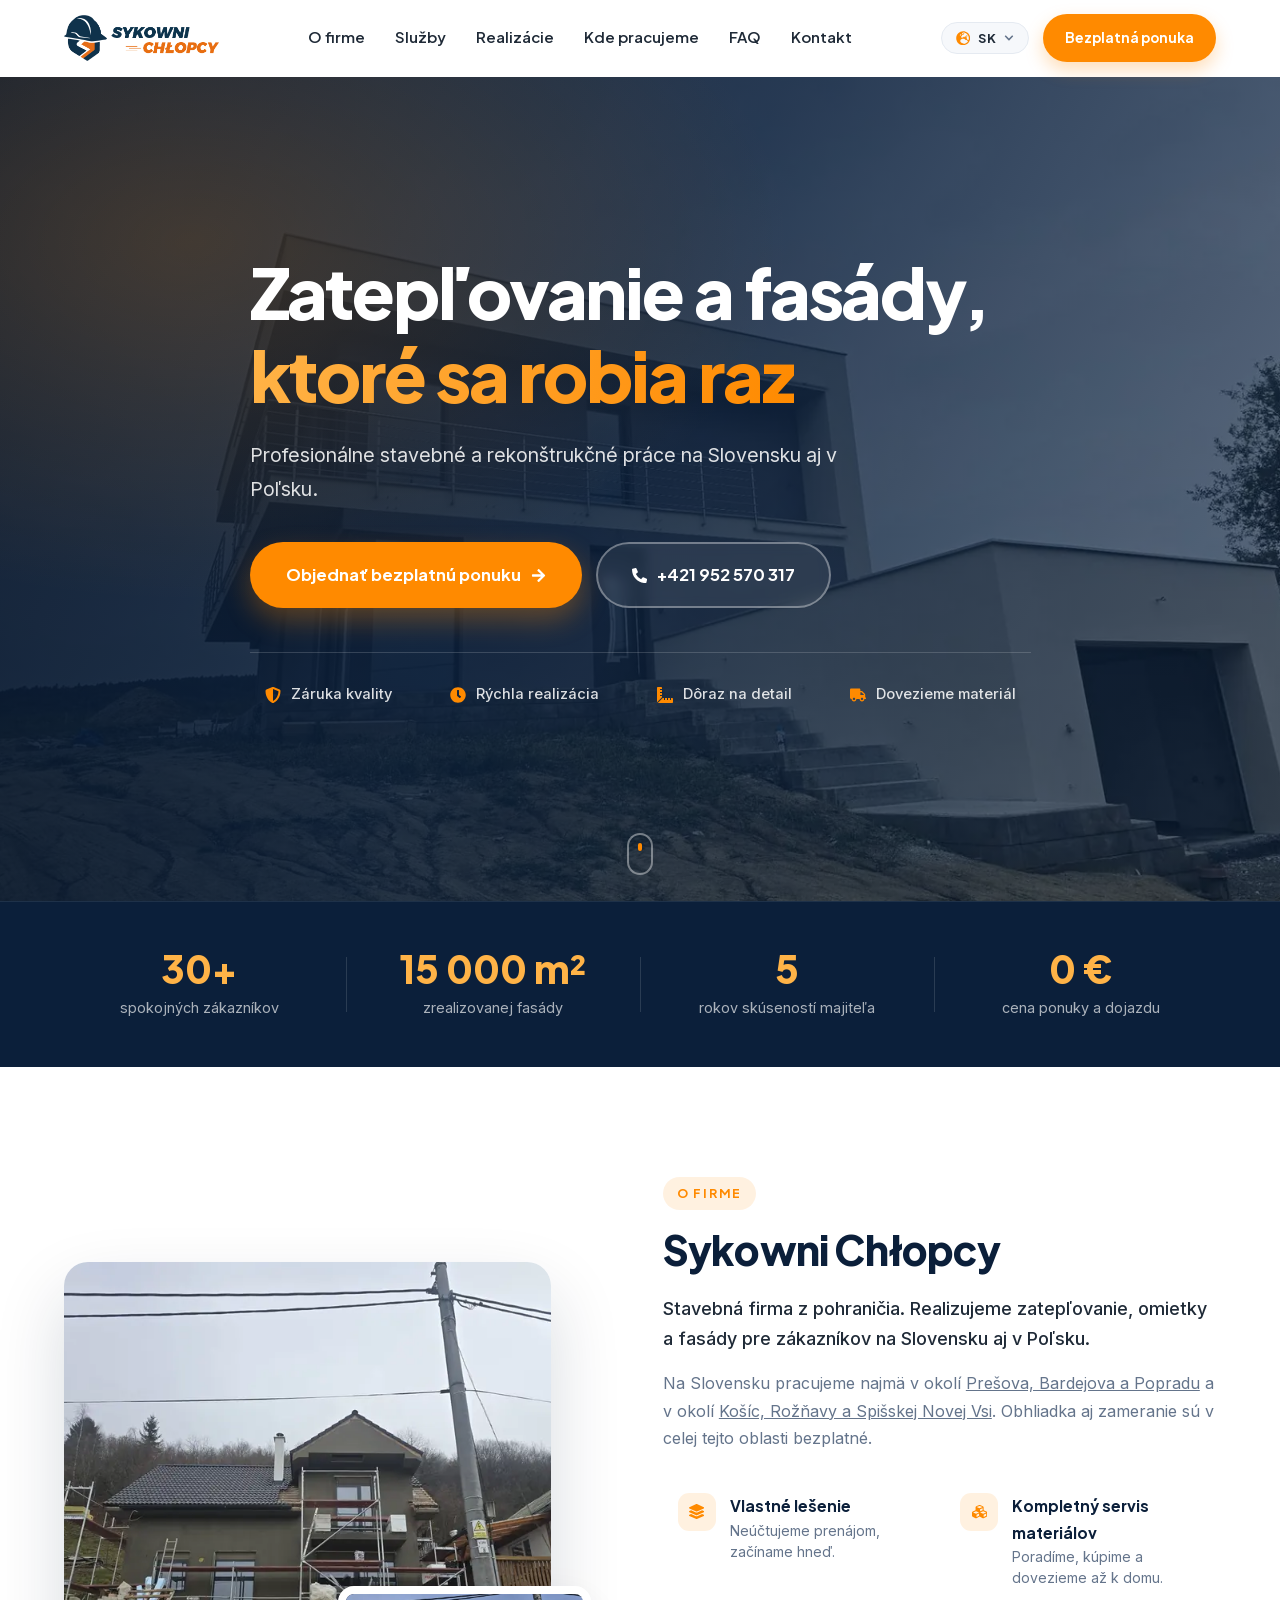
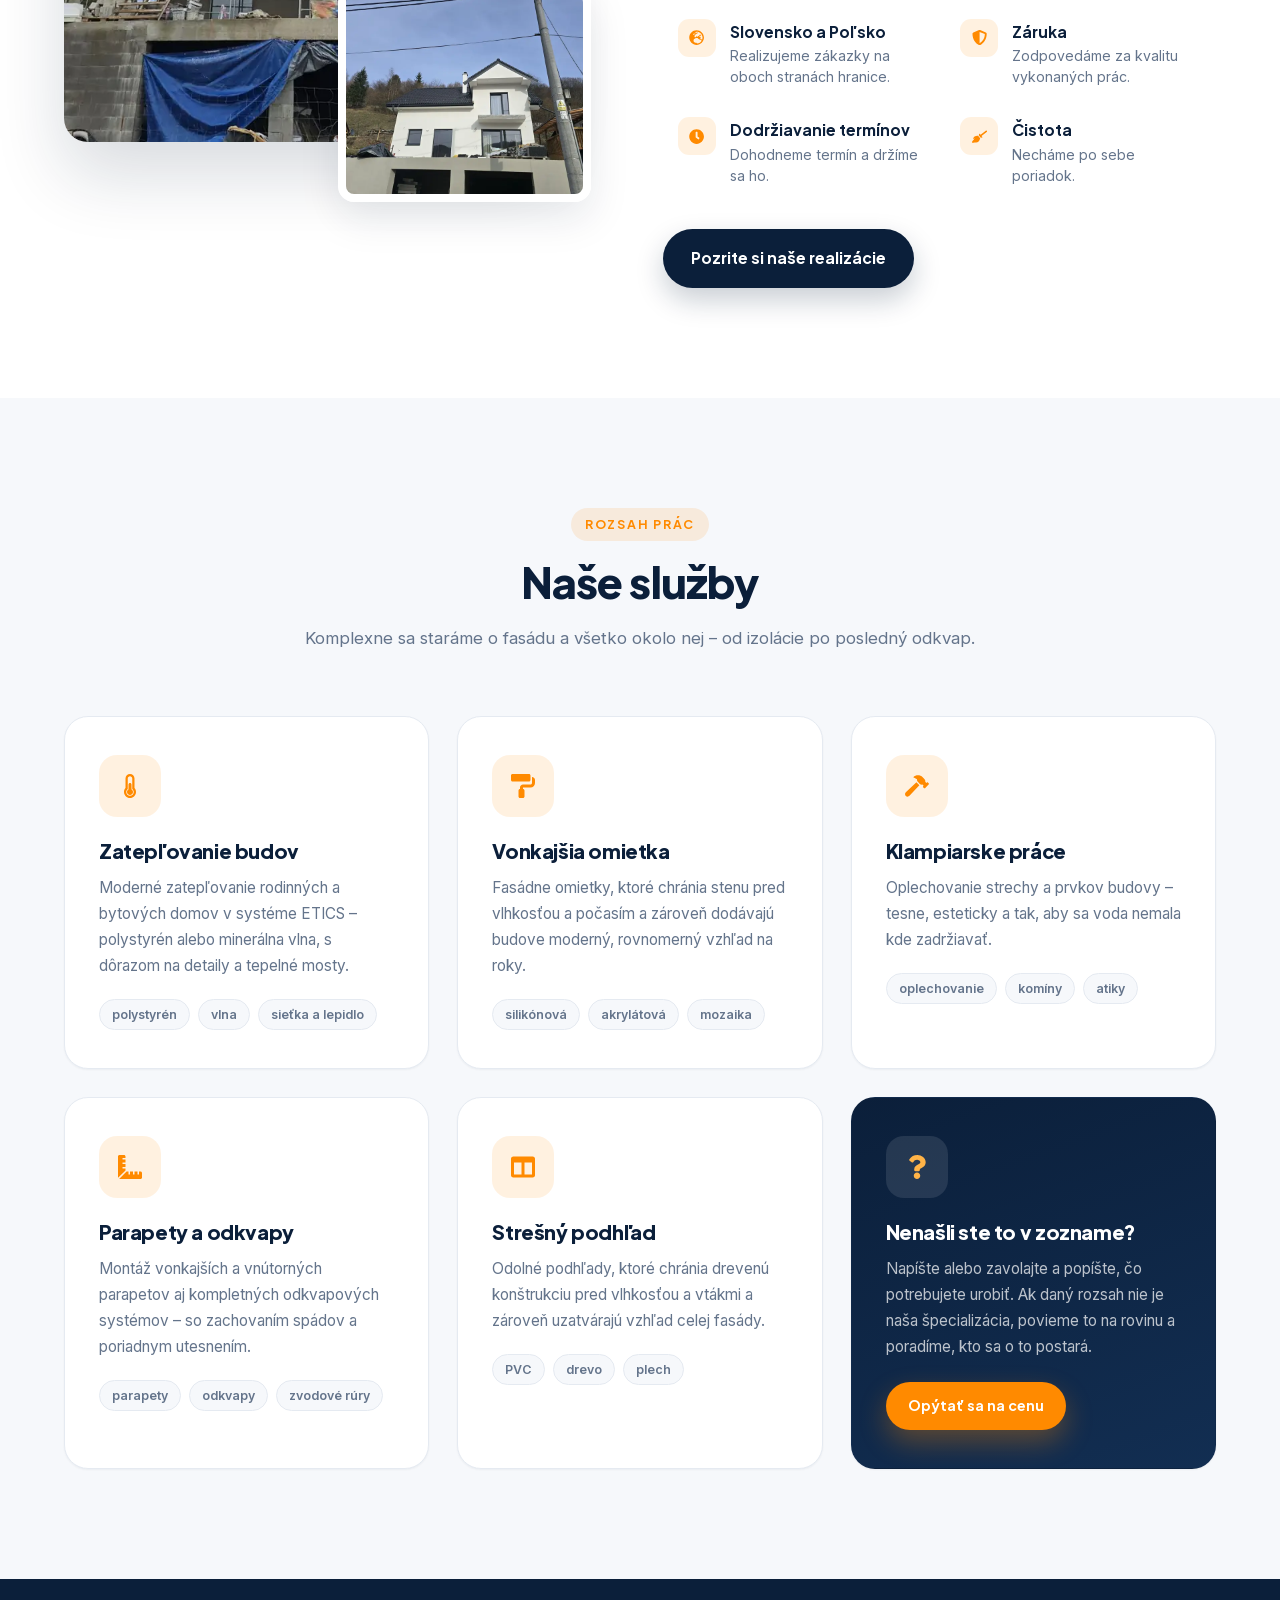
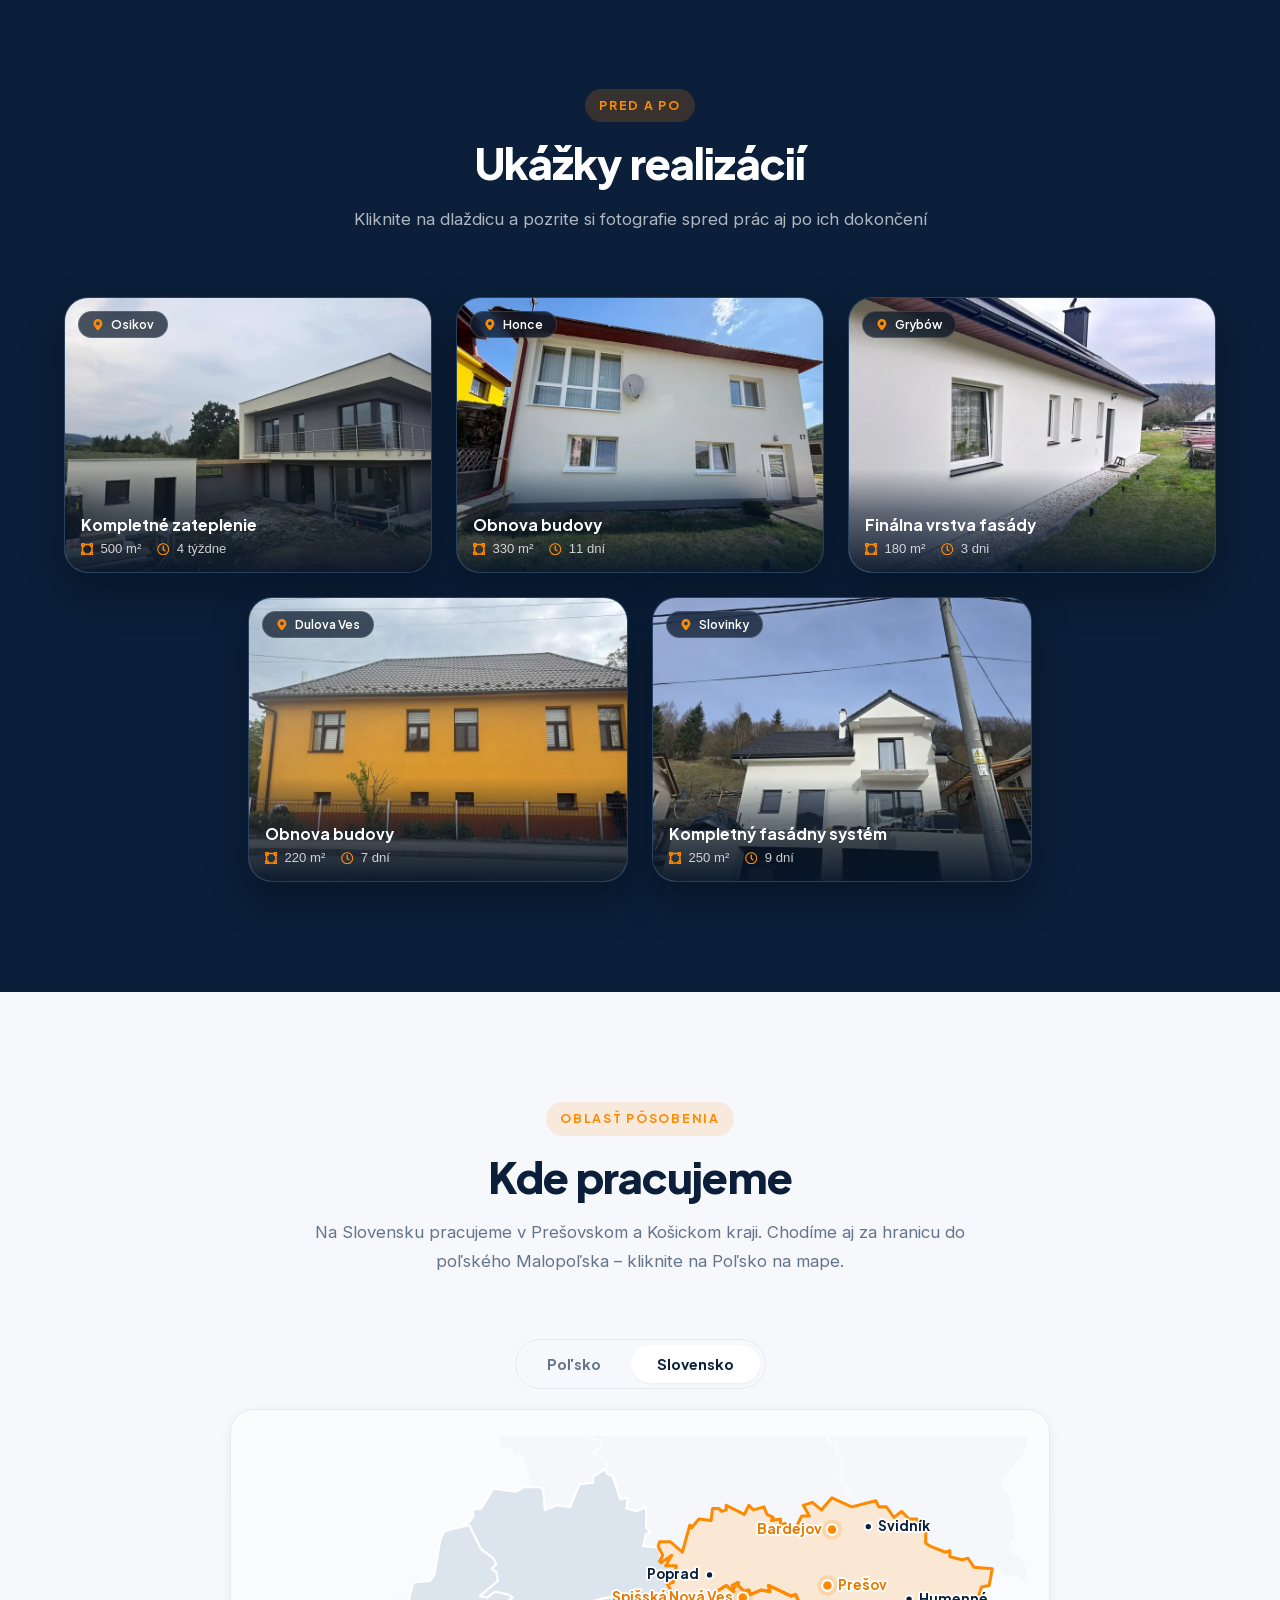
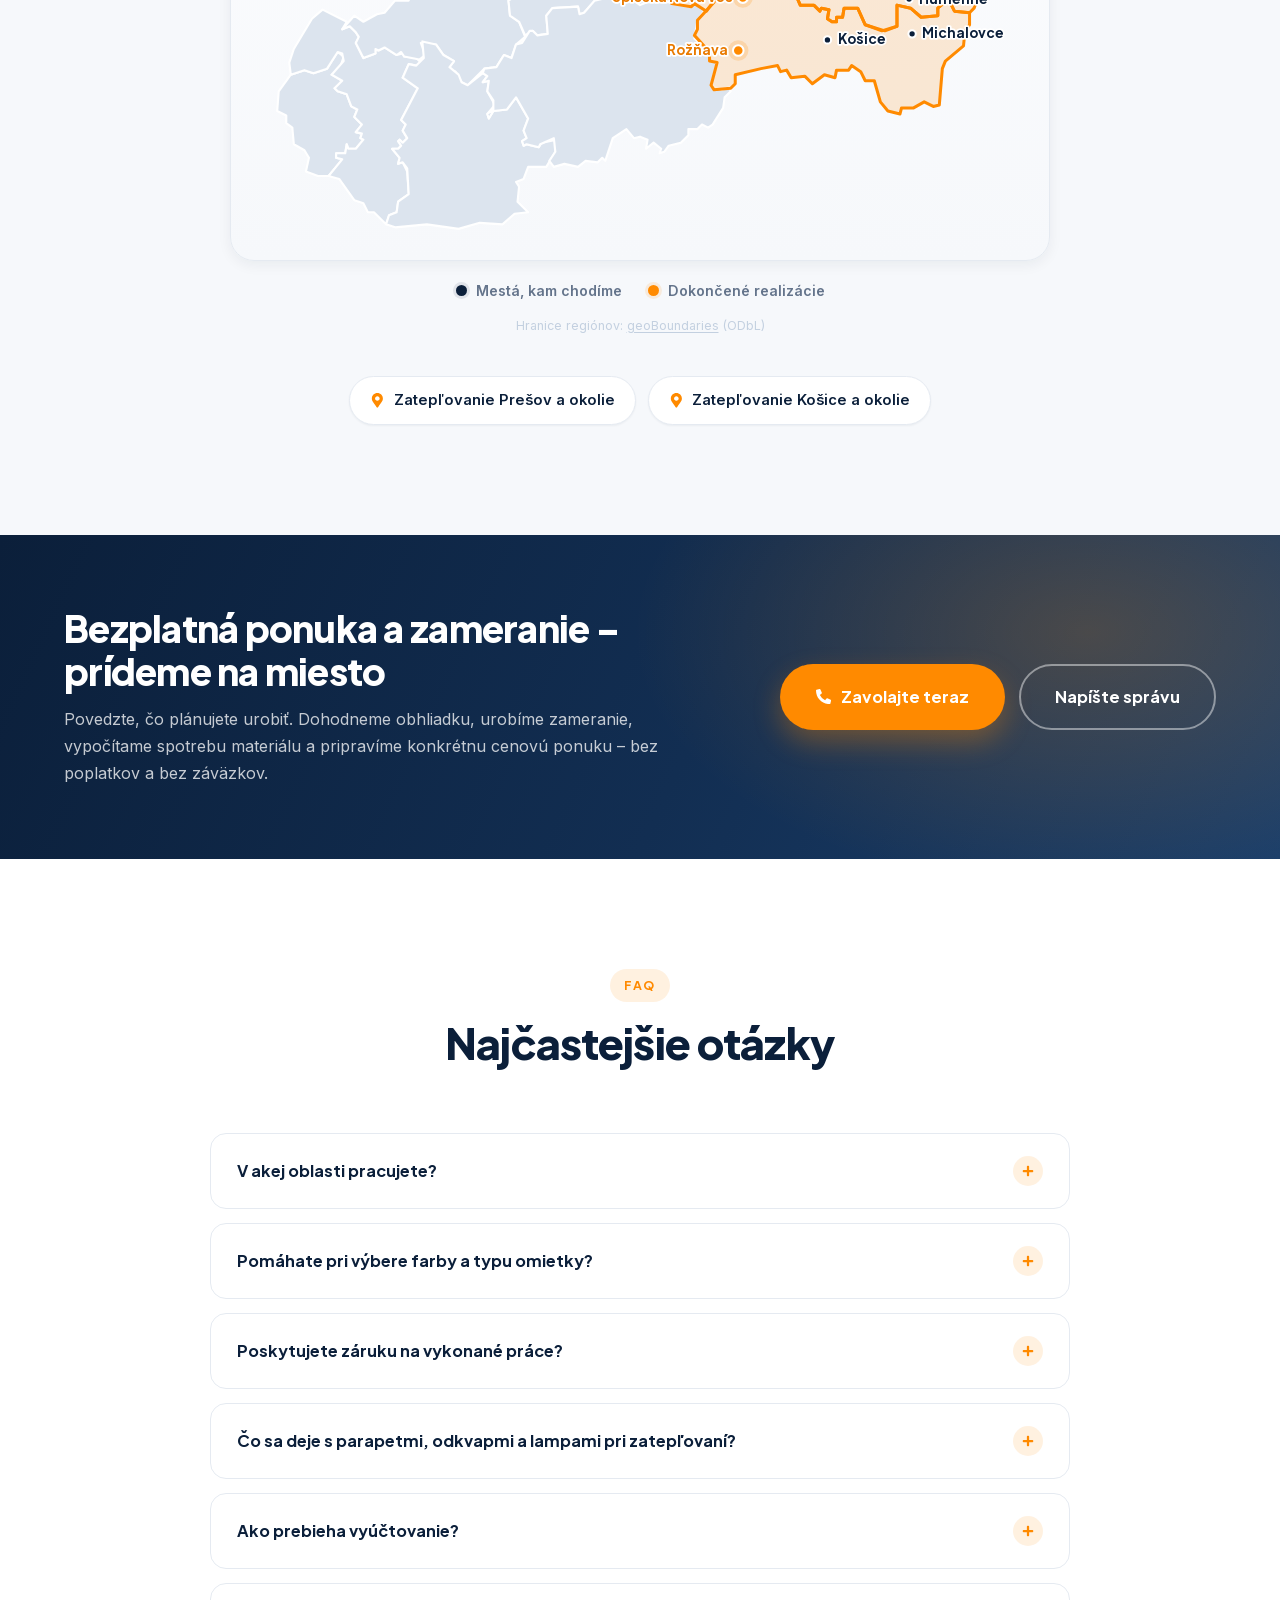
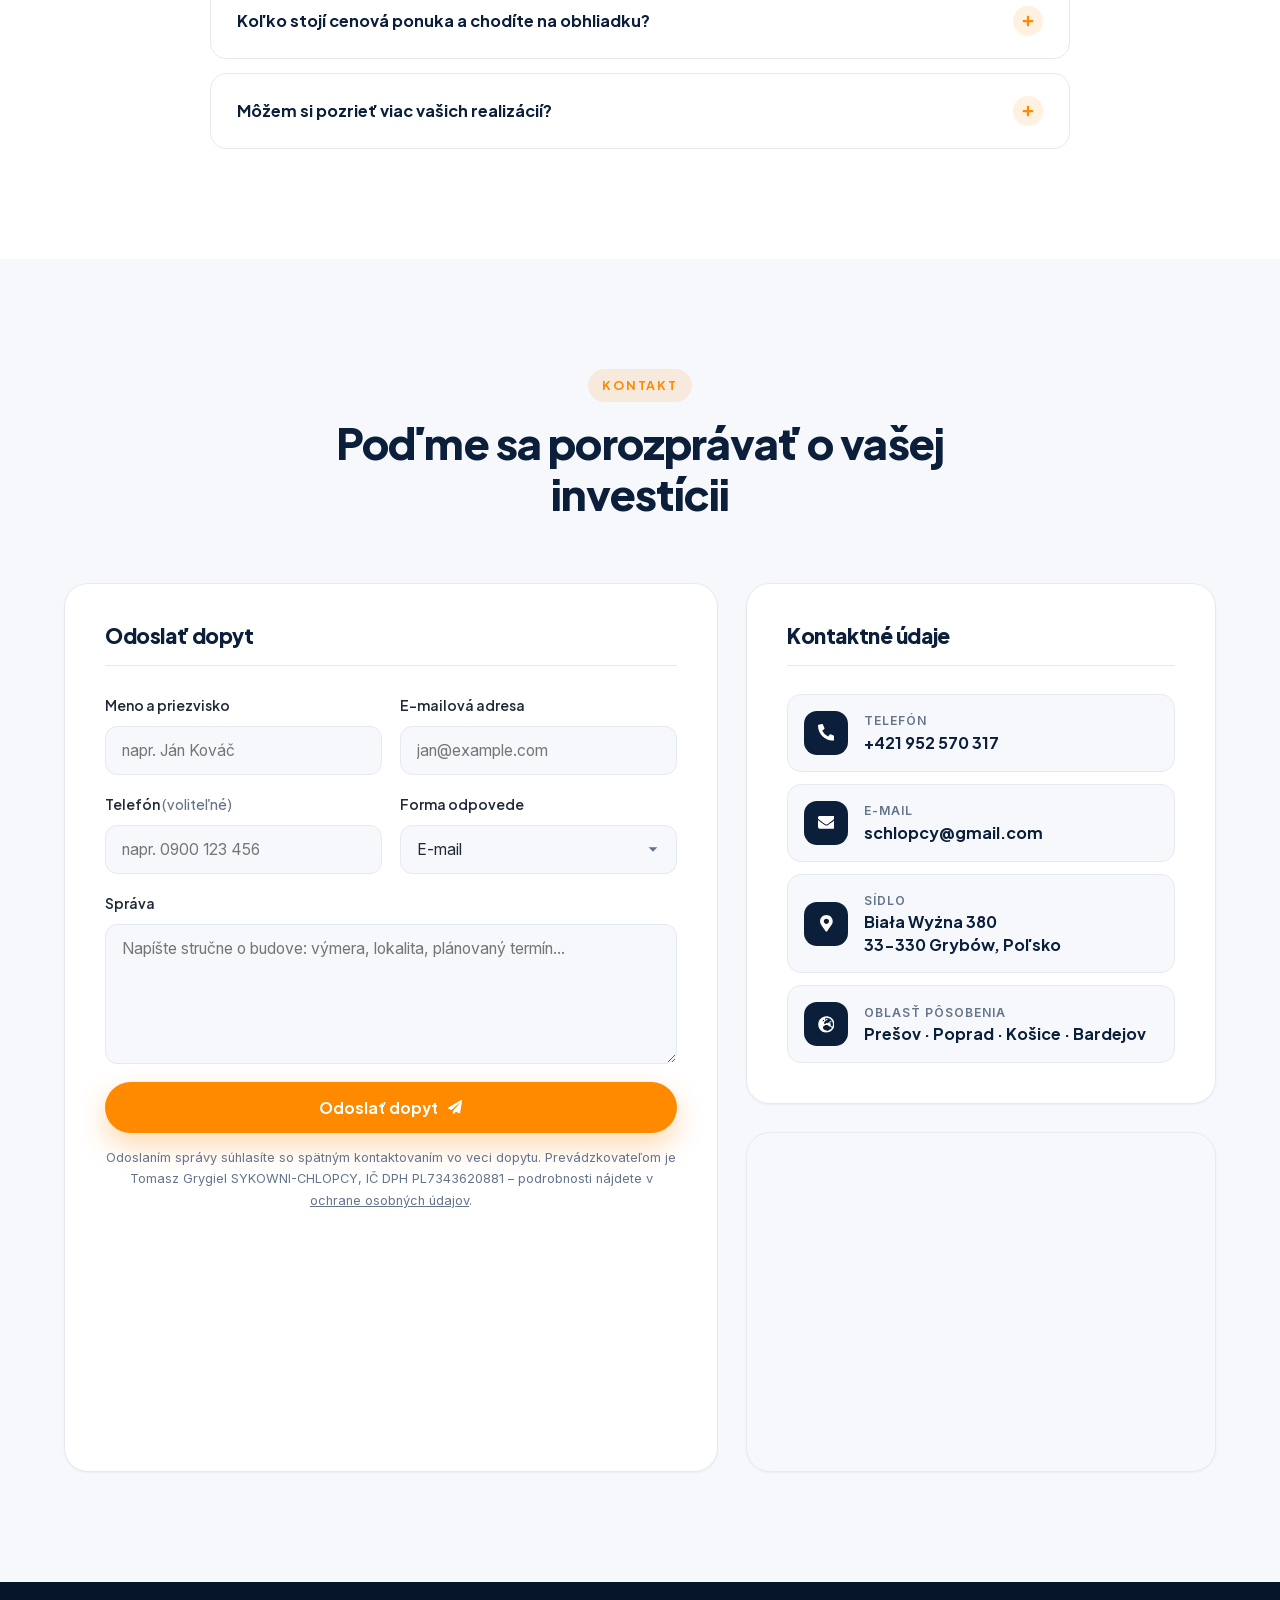
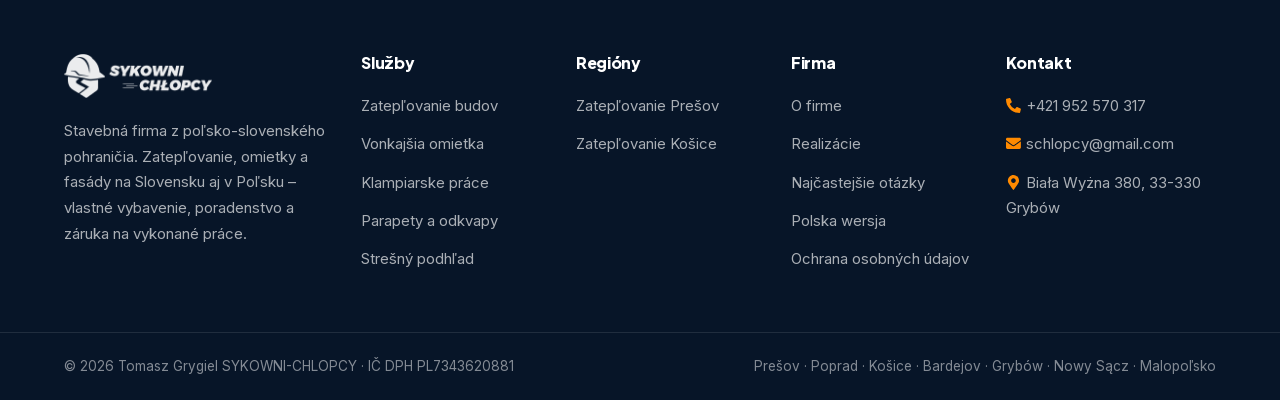
==== commit d3e6f4d2: "update" ====
--- a/index.html
+++ b/index.html
@@ -44,8 +44,8 @@
 
   <!-- trieda .js zapína animácie príchodu; bez skriptov obsah zostáva viditeľný -->
   <script>document.documentElement.classList.add('js');</script>
-  <link rel="stylesheet" href="style.css?v=72" />
-  <script src="script.js?v=72" defer></script>
+  <link rel="stylesheet" href="style.css?v=74" />
+  <script src="script.js?v=74" defer></script>
 
   <script type="application/ld+json">
   {
@@ -75,6 +75,10 @@
           "height": 512
         },
         "hasMap": "https://maps.app.goo.gl/REYcrivsohncNmFw8",
+        "sameAs": [
+          "https://maps.google.com/?cid=18325216394418417962",
+          "https://sykowni-chlopcy.pl/"
+        ],
         "address": {
           "@type": "PostalAddress",
           "streetAddress": "Biała Wyżna 380",
@@ -83,14 +87,19 @@
           "postalCode": "33-330",
           "addressCountry": "PL"
         },
+        "openingHoursSpecification": [
+          { "@type": "OpeningHoursSpecification", "dayOfWeek": ["Monday", "Tuesday", "Wednesday", "Thursday", "Friday"], "opens": "06:00", "closes": "21:00" },
+          { "@type": "OpeningHoursSpecification", "dayOfWeek": ["Saturday", "Sunday"], "opens": "08:00", "closes": "21:00" }
+        ],
         "areaServed": [
+          { "@type": "AdministrativeArea", "name": "Prešovský kraj" },
+          { "@type": "AdministrativeArea", "name": "Košický kraj" },
           { "@type": "City", "name": "Prešov" },
           { "@type": "City", "name": "Poprad" },
           { "@type": "City", "name": "Košice" },
           { "@type": "City", "name": "Bardejov" },
-          { "@type": "AdministrativeArea", "name": "Prešovský kraj" },
-          { "@type": "AdministrativeArea", "name": "Košický kraj" },
-          { "@type": "AdministrativeArea", "name": "Malopoľsko" },
+          { "@type": "AdministrativeArea", "name": "Okres Gorlice" },
+          { "@type": "AdministrativeArea", "name": "Okres Nowy Sącz" },
           { "@type": "City", "name": "Grybów" },
           { "@type": "City", "name": "Nowy Sącz" }
         ],
@@ -281,19 +290,19 @@
 
 <section id="stats" class="stats-band" aria-label="Firma v číslach">
   <div class="wrap stats-grid">
-  <div class="stat" data-reveal data-reveal-delay="80">
+    <div class="stat" data-reveal data-reveal-delay="80">
       <span class="stat-num" data-count="30" data-suffix="+">30+</span>
       <span class="stat-label">spokojných zákazníkov</span>
     </div>
     <div class="stat" data-reveal data-reveal-delay="160">
-      <span class="stat-num" data-count="15000" data-suffix="m²">100%</span>
+      <span class="stat-num" data-count="15000" data-suffix=" m²">15 000 m²</span>
       <span class="stat-label">zrealizovanej fasády</span>
     </div>
-	<div class="stat" data-reveal>
+    <div class="stat" data-reveal data-reveal-delay="240">
       <span class="stat-num" data-count="5" data-suffix="">5</span>
       <span class="stat-label">rokov skúseností majiteľa</span>
     </div>
-	<div class="stat" data-reveal data-reveal-delay="240">
+    <div class="stat" data-reveal data-reveal-delay="320">
       <span class="stat-num" data-count="0" data-suffix=" €">0 €</span>
       <span class="stat-label">cena ponuky a dojazdu</span>
     </div>
@@ -650,19 +659,6 @@
 
   </div>
 </section>
-
-
-
-
-
-
-
-
-
-
-
-
-
 
 
 <!-- OBSZAR DZIALANIA -->
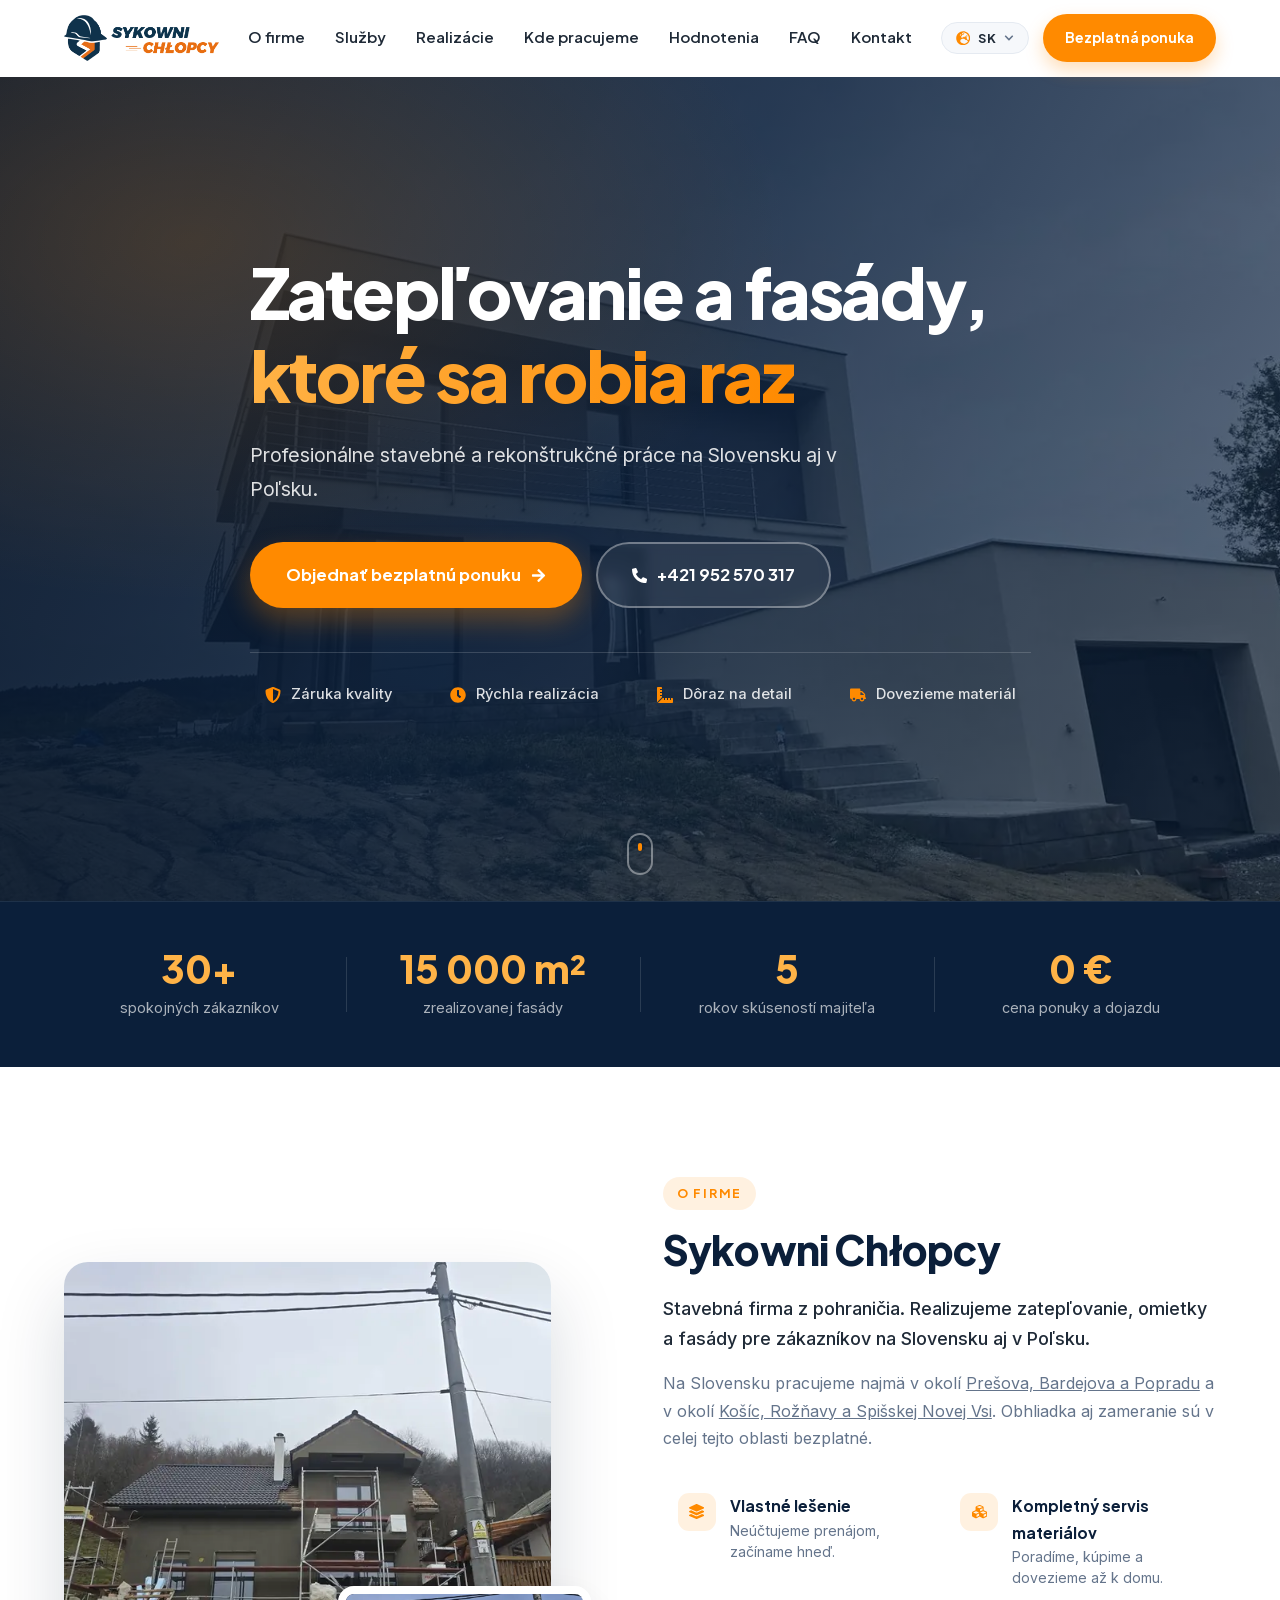
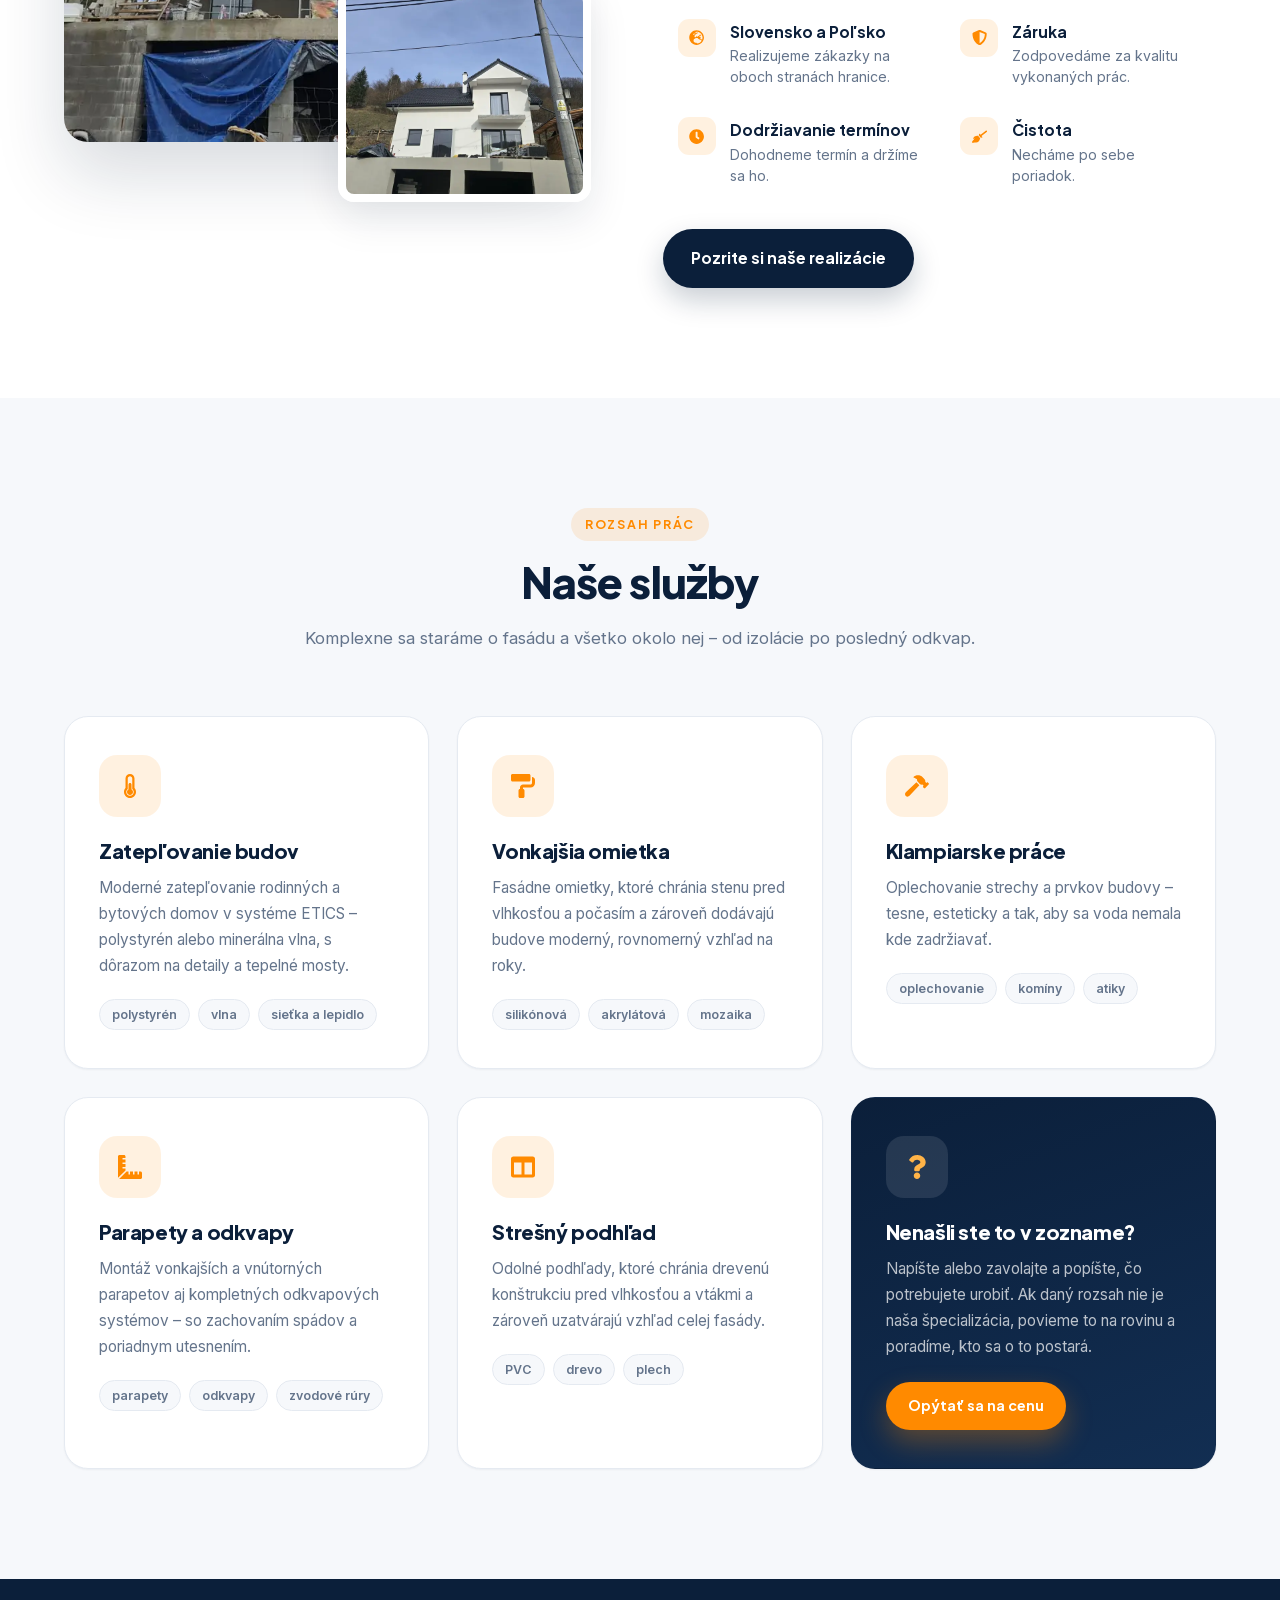
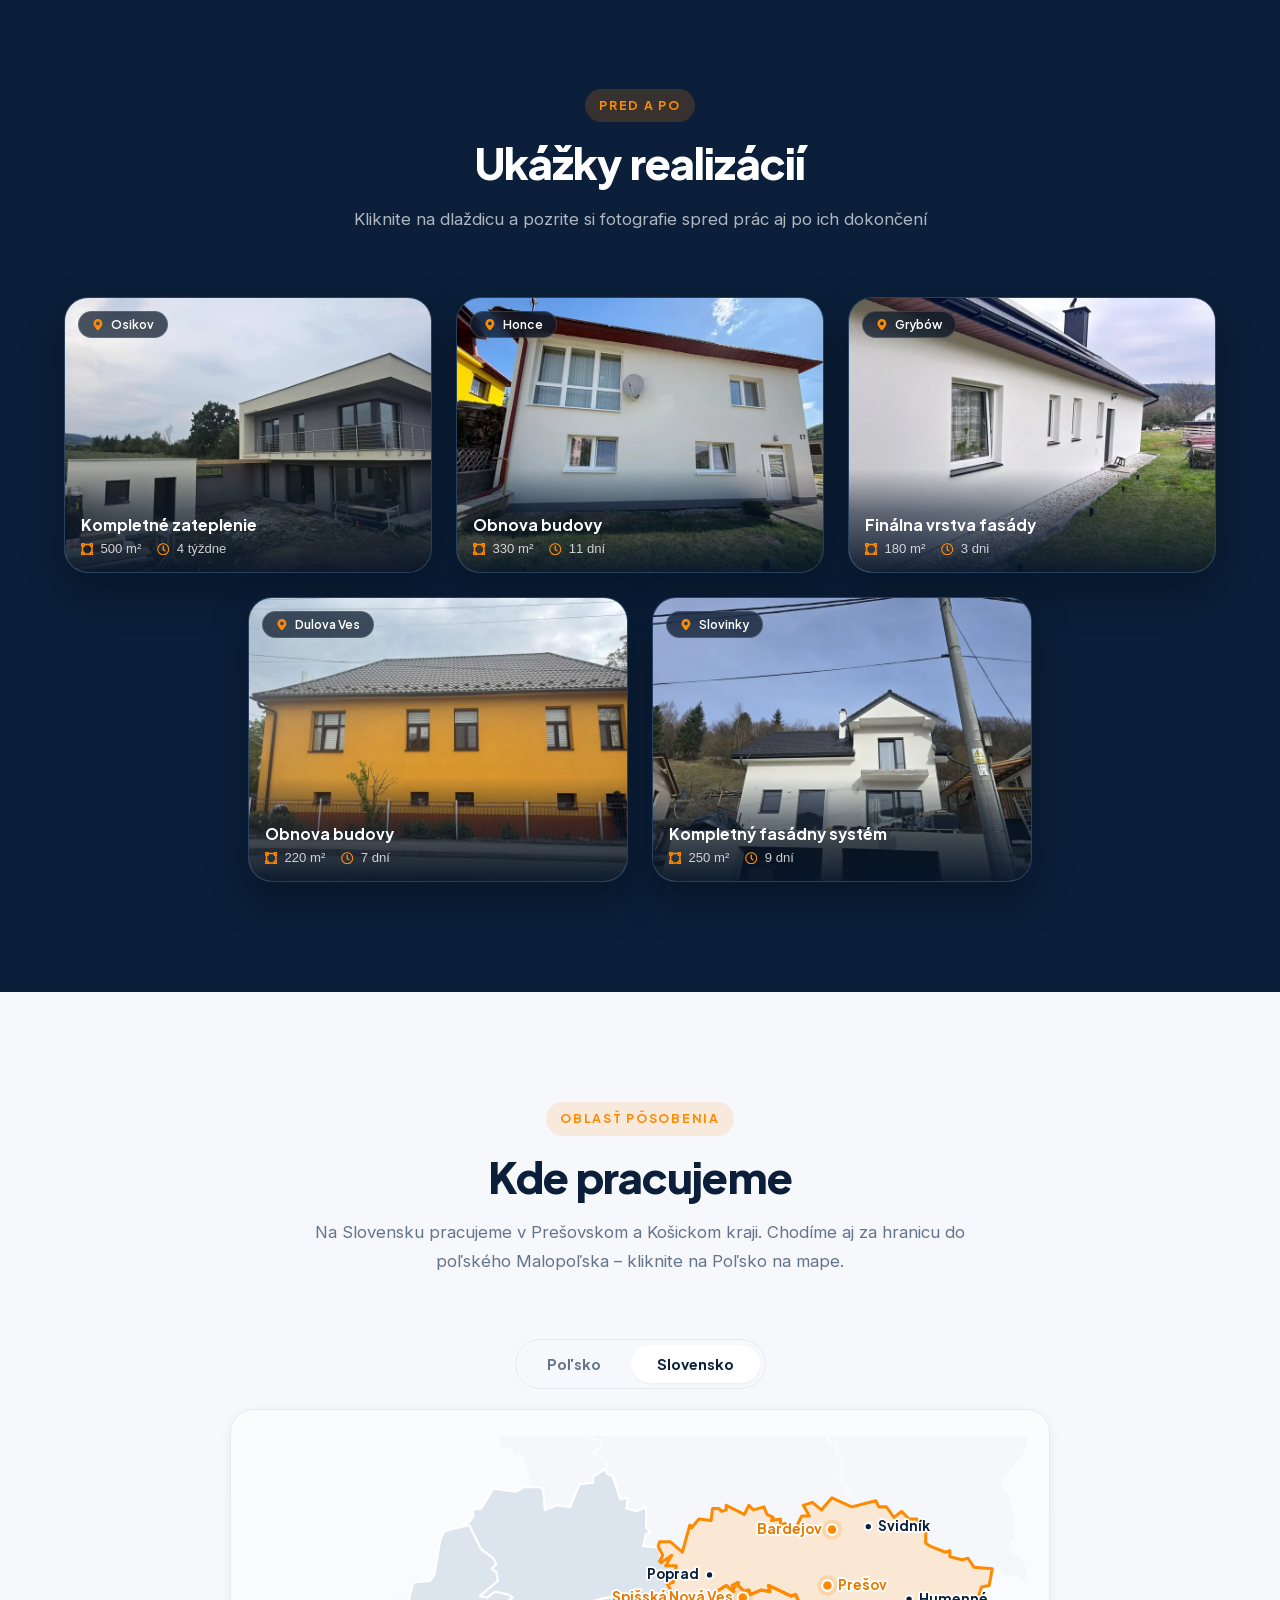
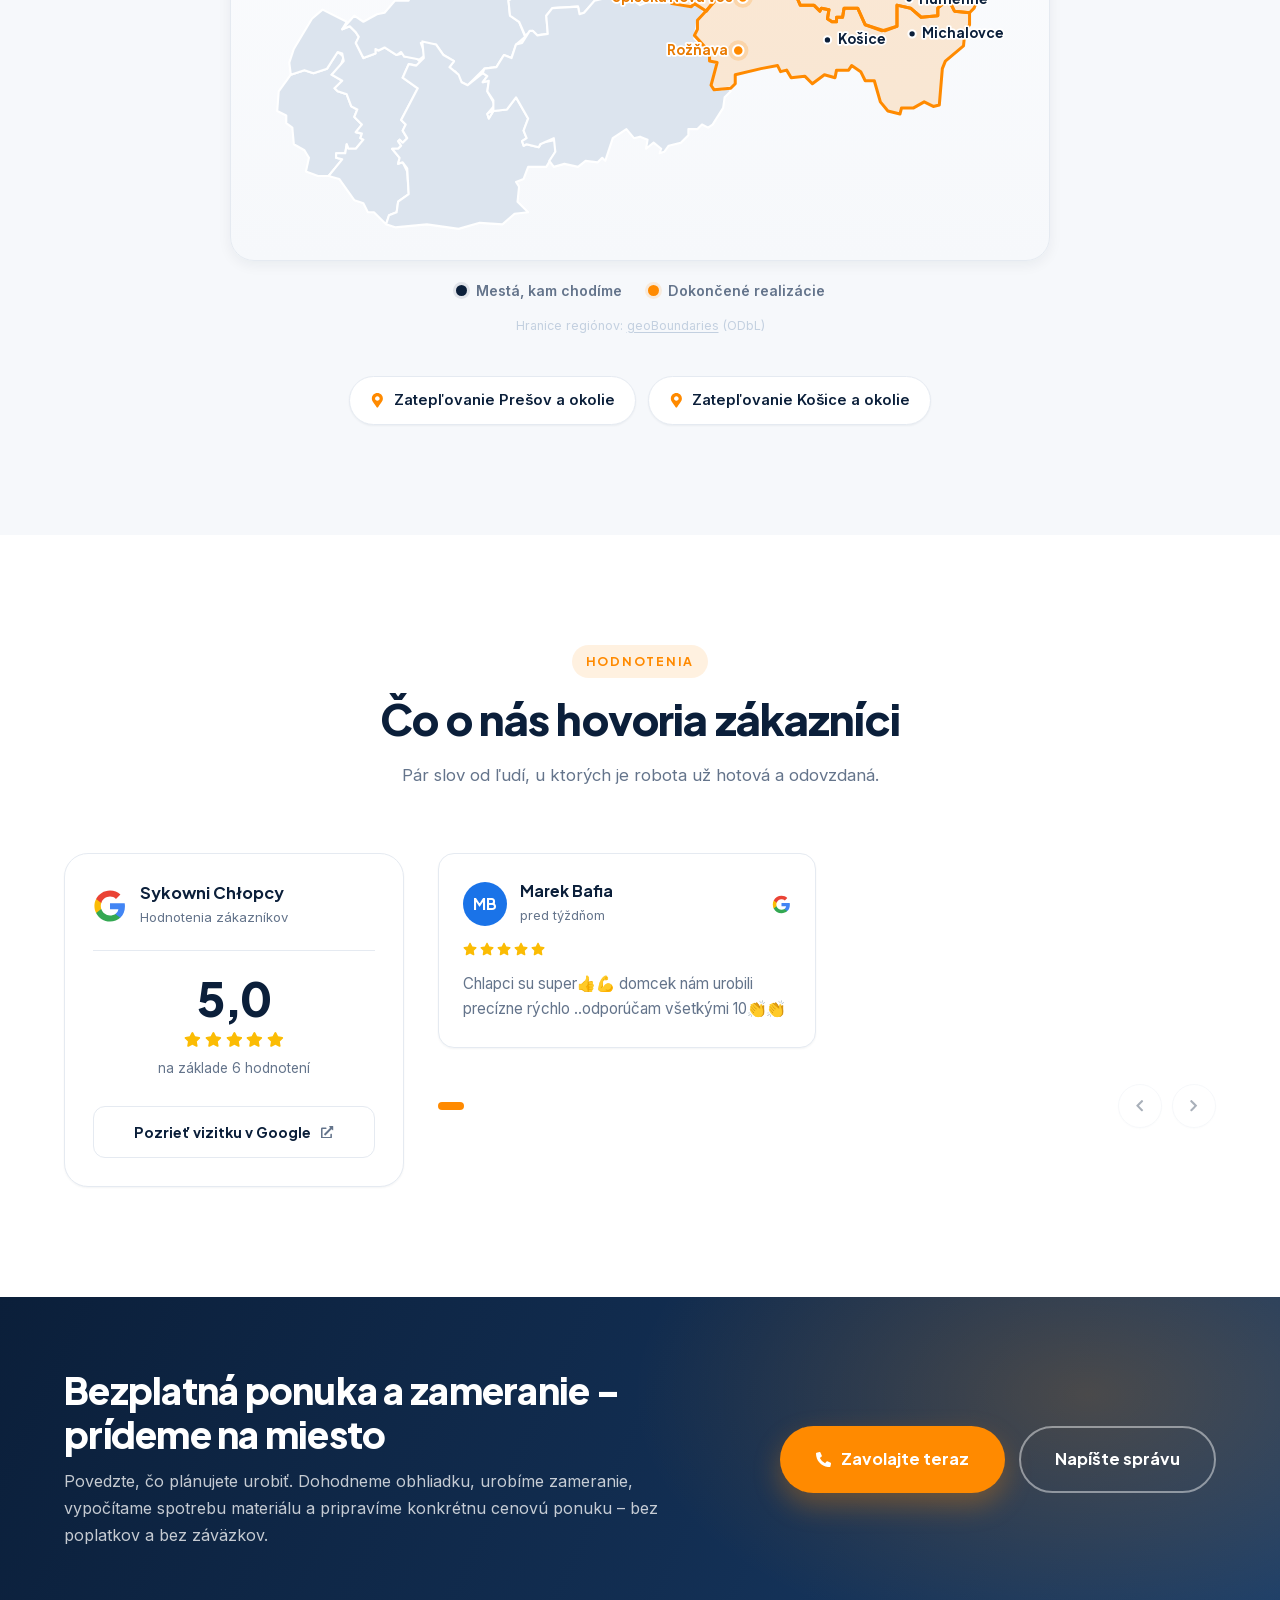
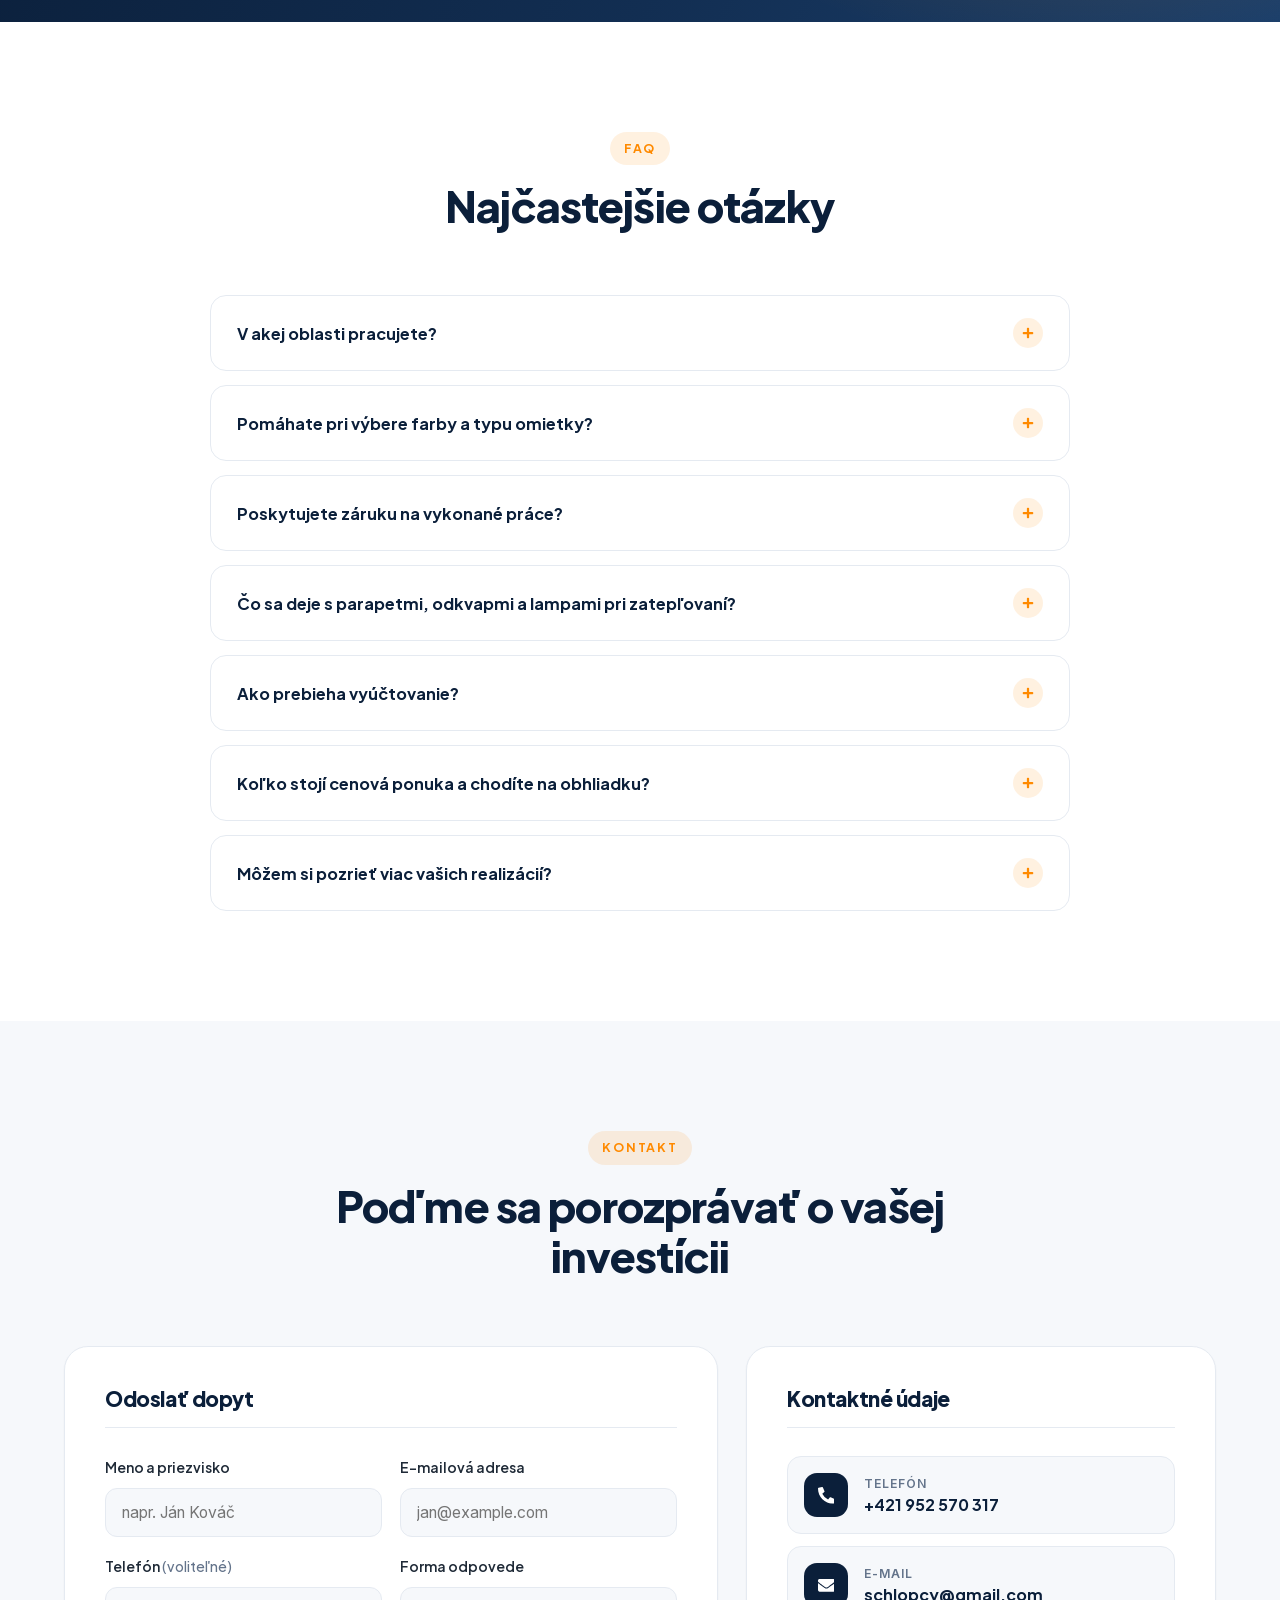
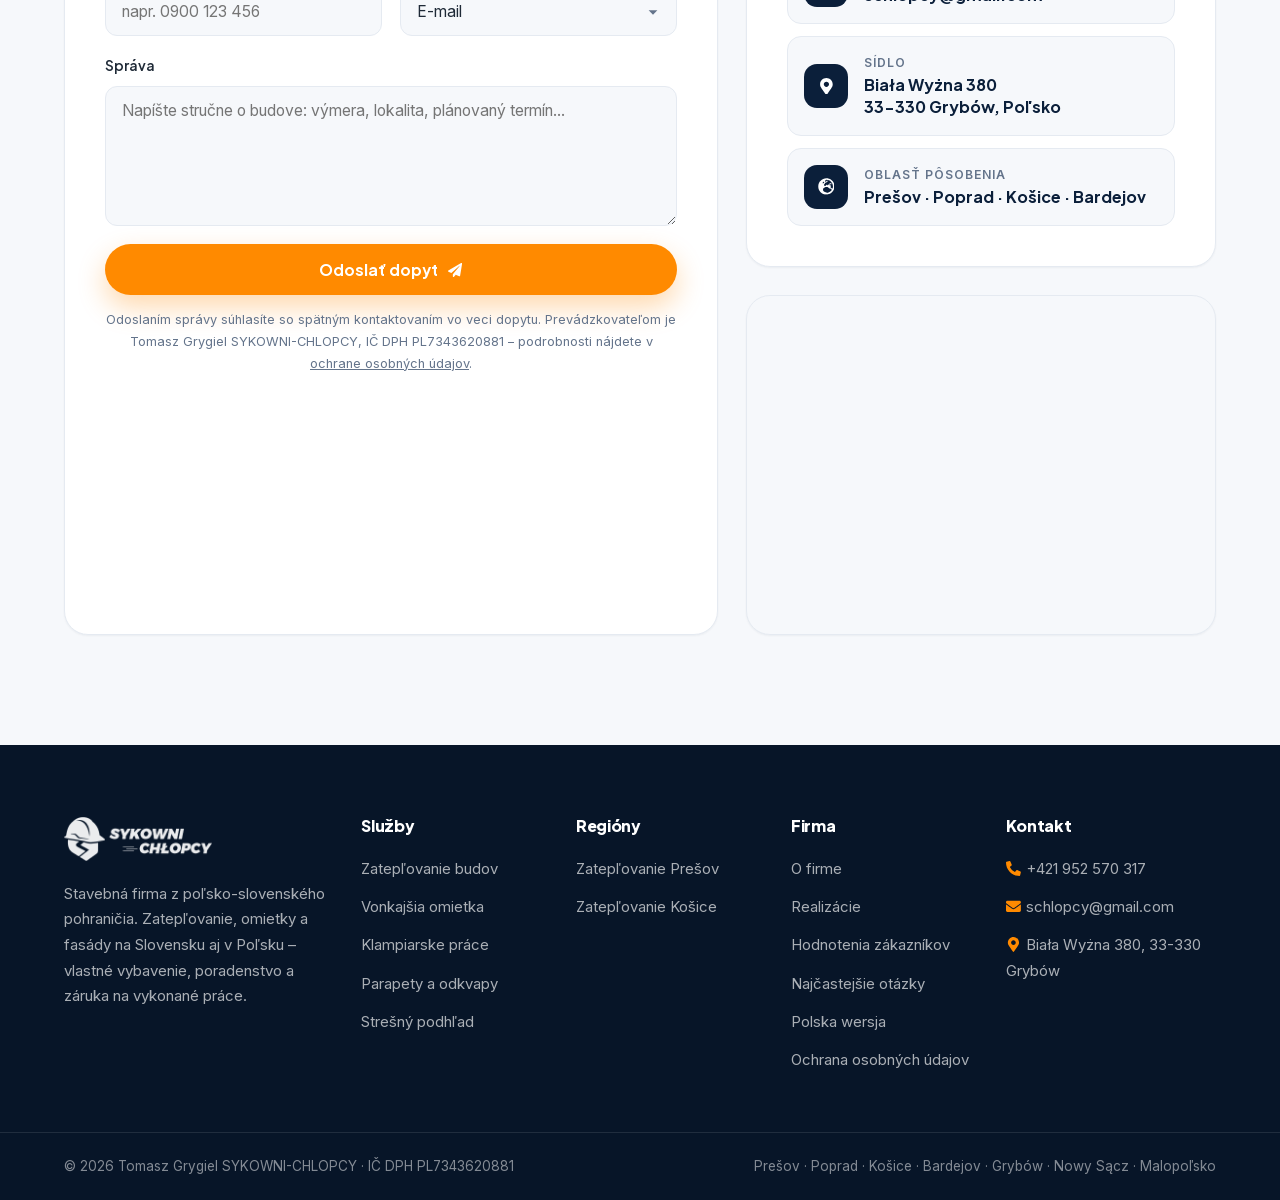
==== commit 712c3a22: "upd" ====
--- a/index.html
+++ b/index.html
@@ -45,7 +45,7 @@
   <!-- trieda .js zapína animácie príchodu; bez skriptov obsah zostáva viditeľný -->
   <script>document.documentElement.classList.add('js');</script>
   <link rel="stylesheet" href="style.css?v=74" />
-  <script src="script.js?v=74" defer></script>
+  <script src="script.js?v=75" defer></script>
 
   <script type="application/ld+json">
   {
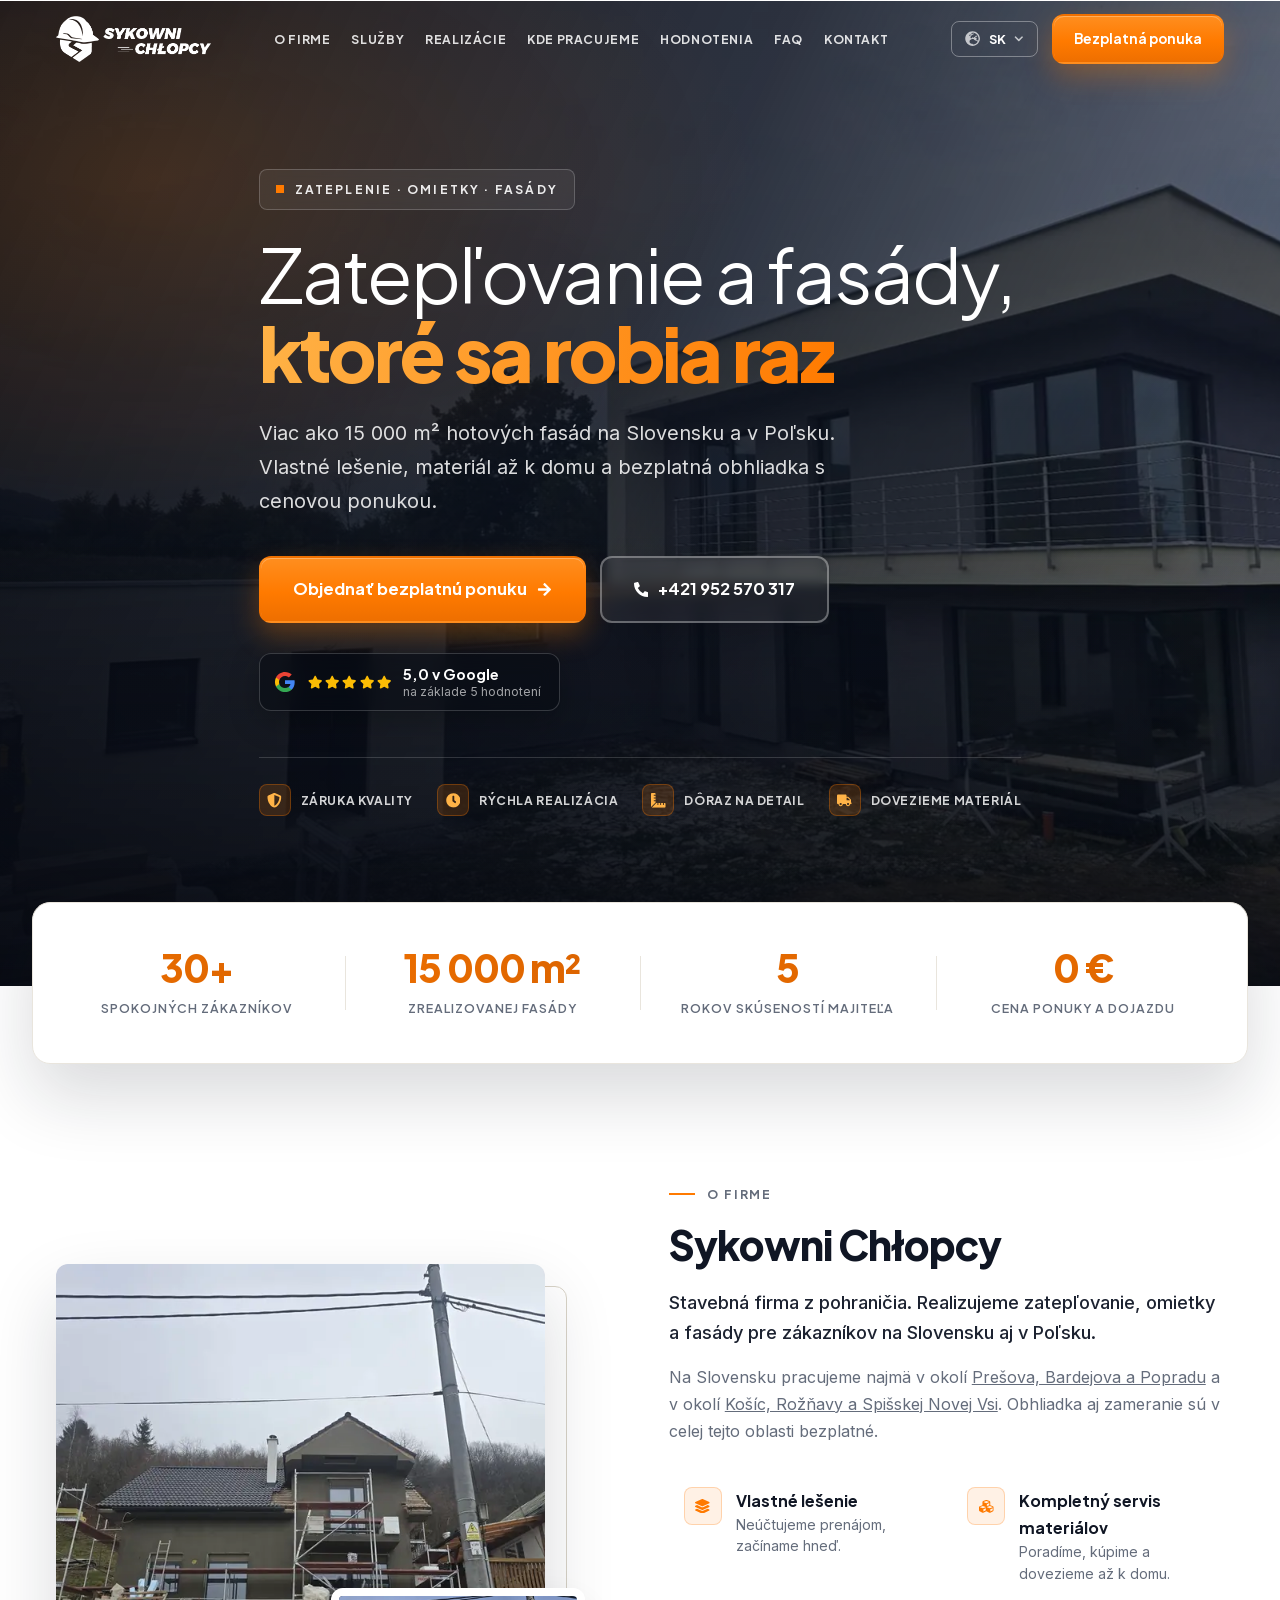
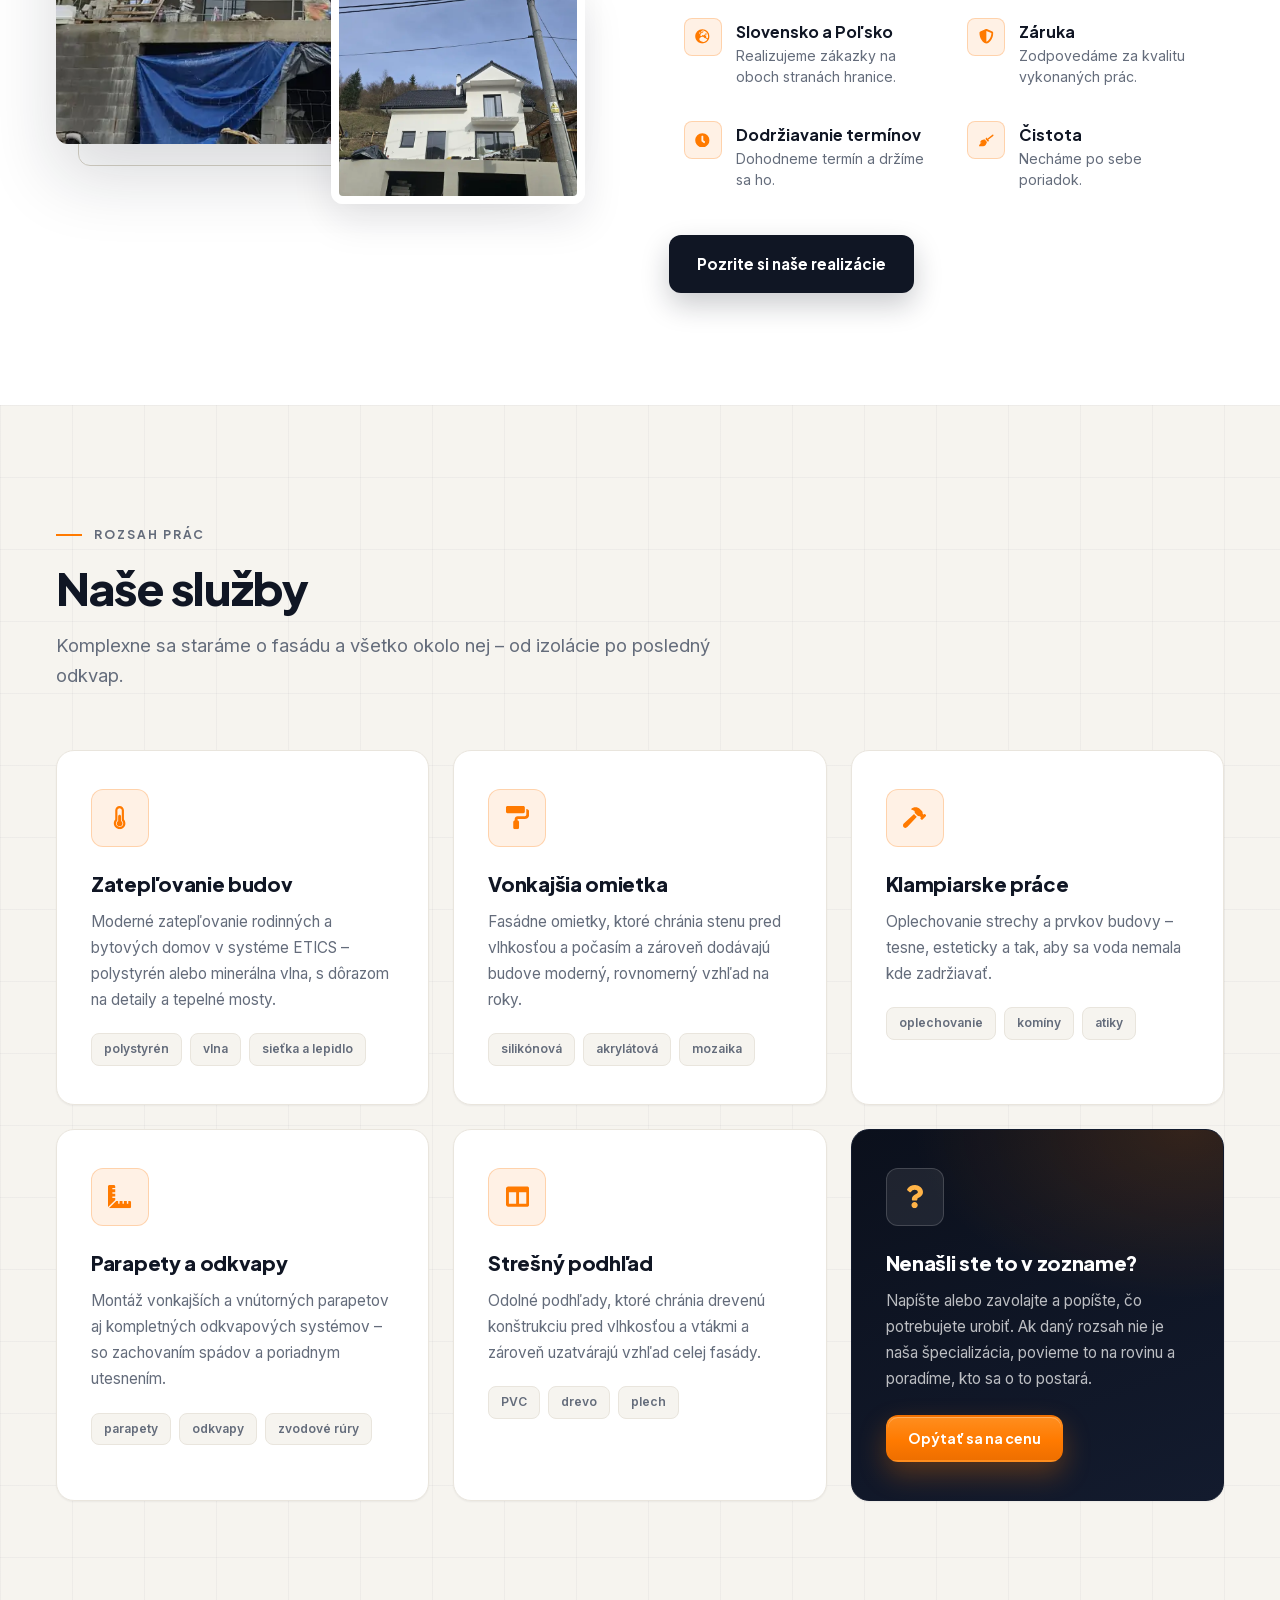
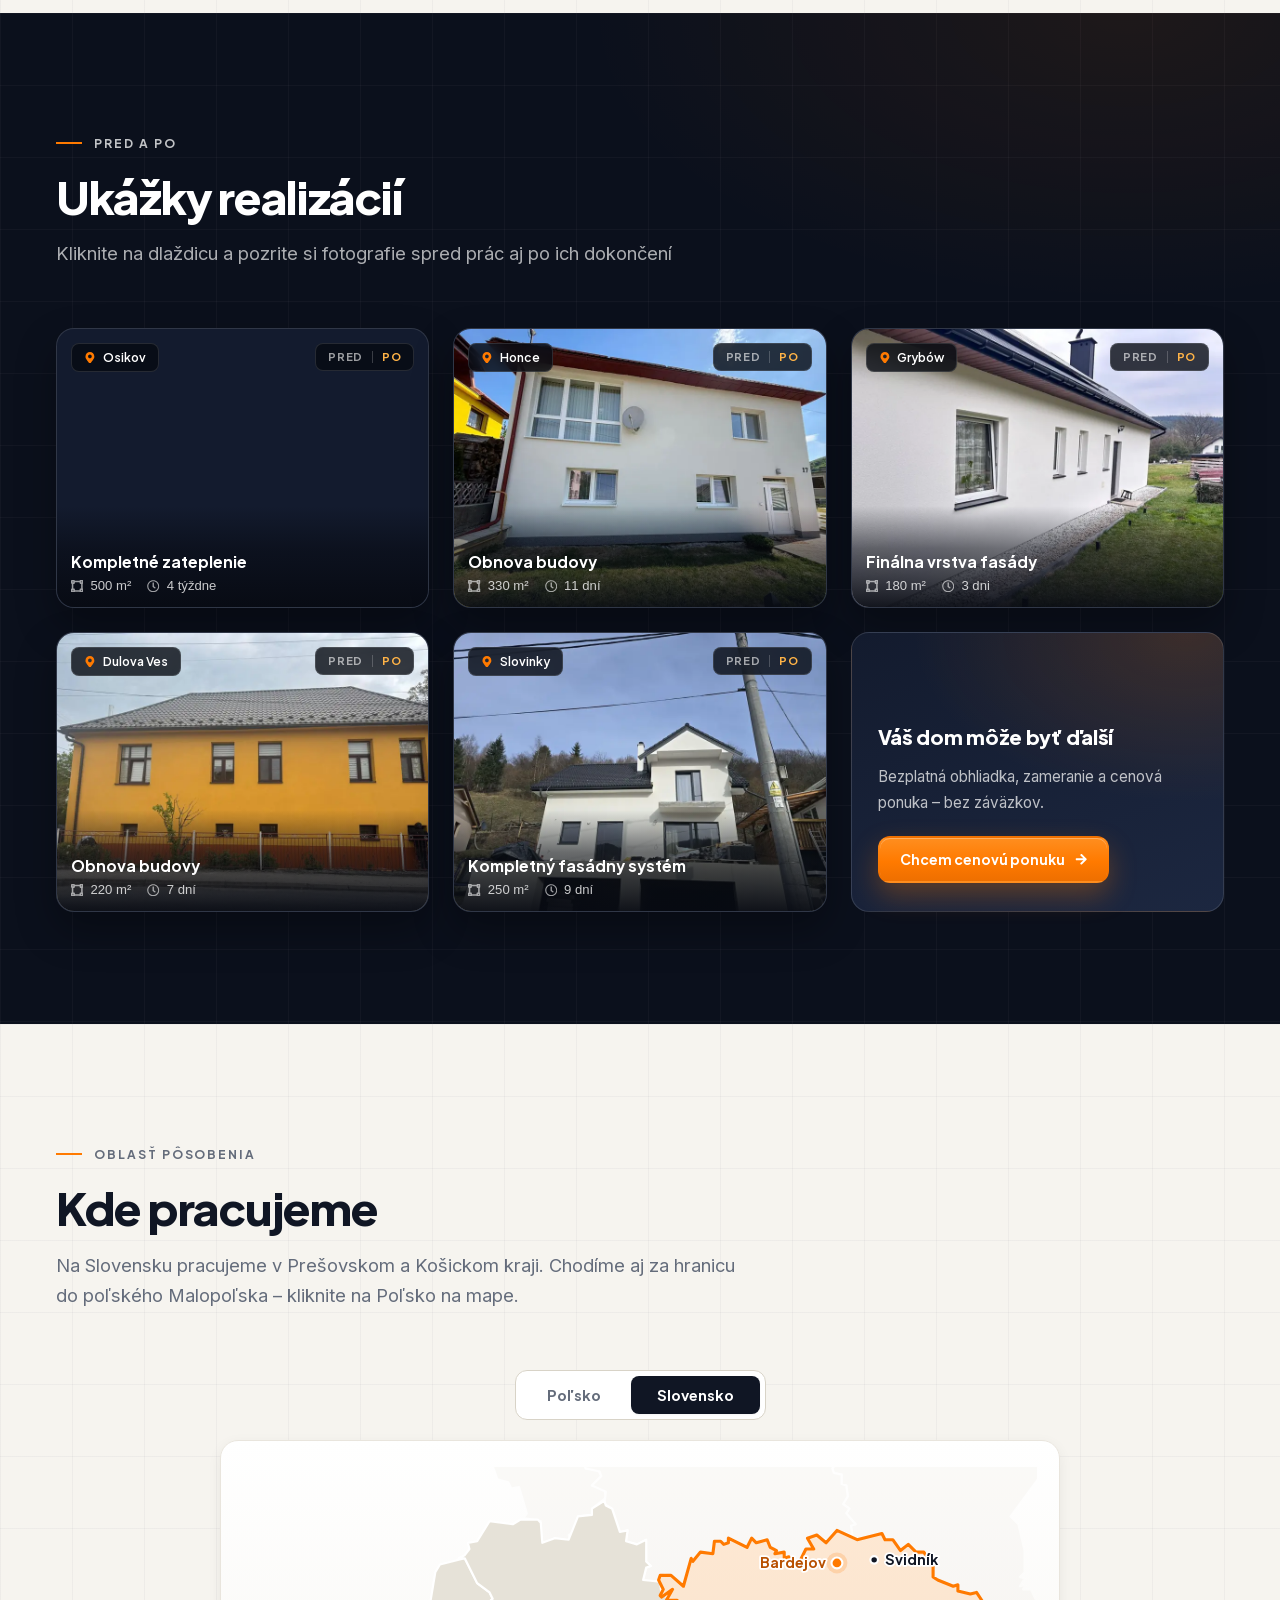
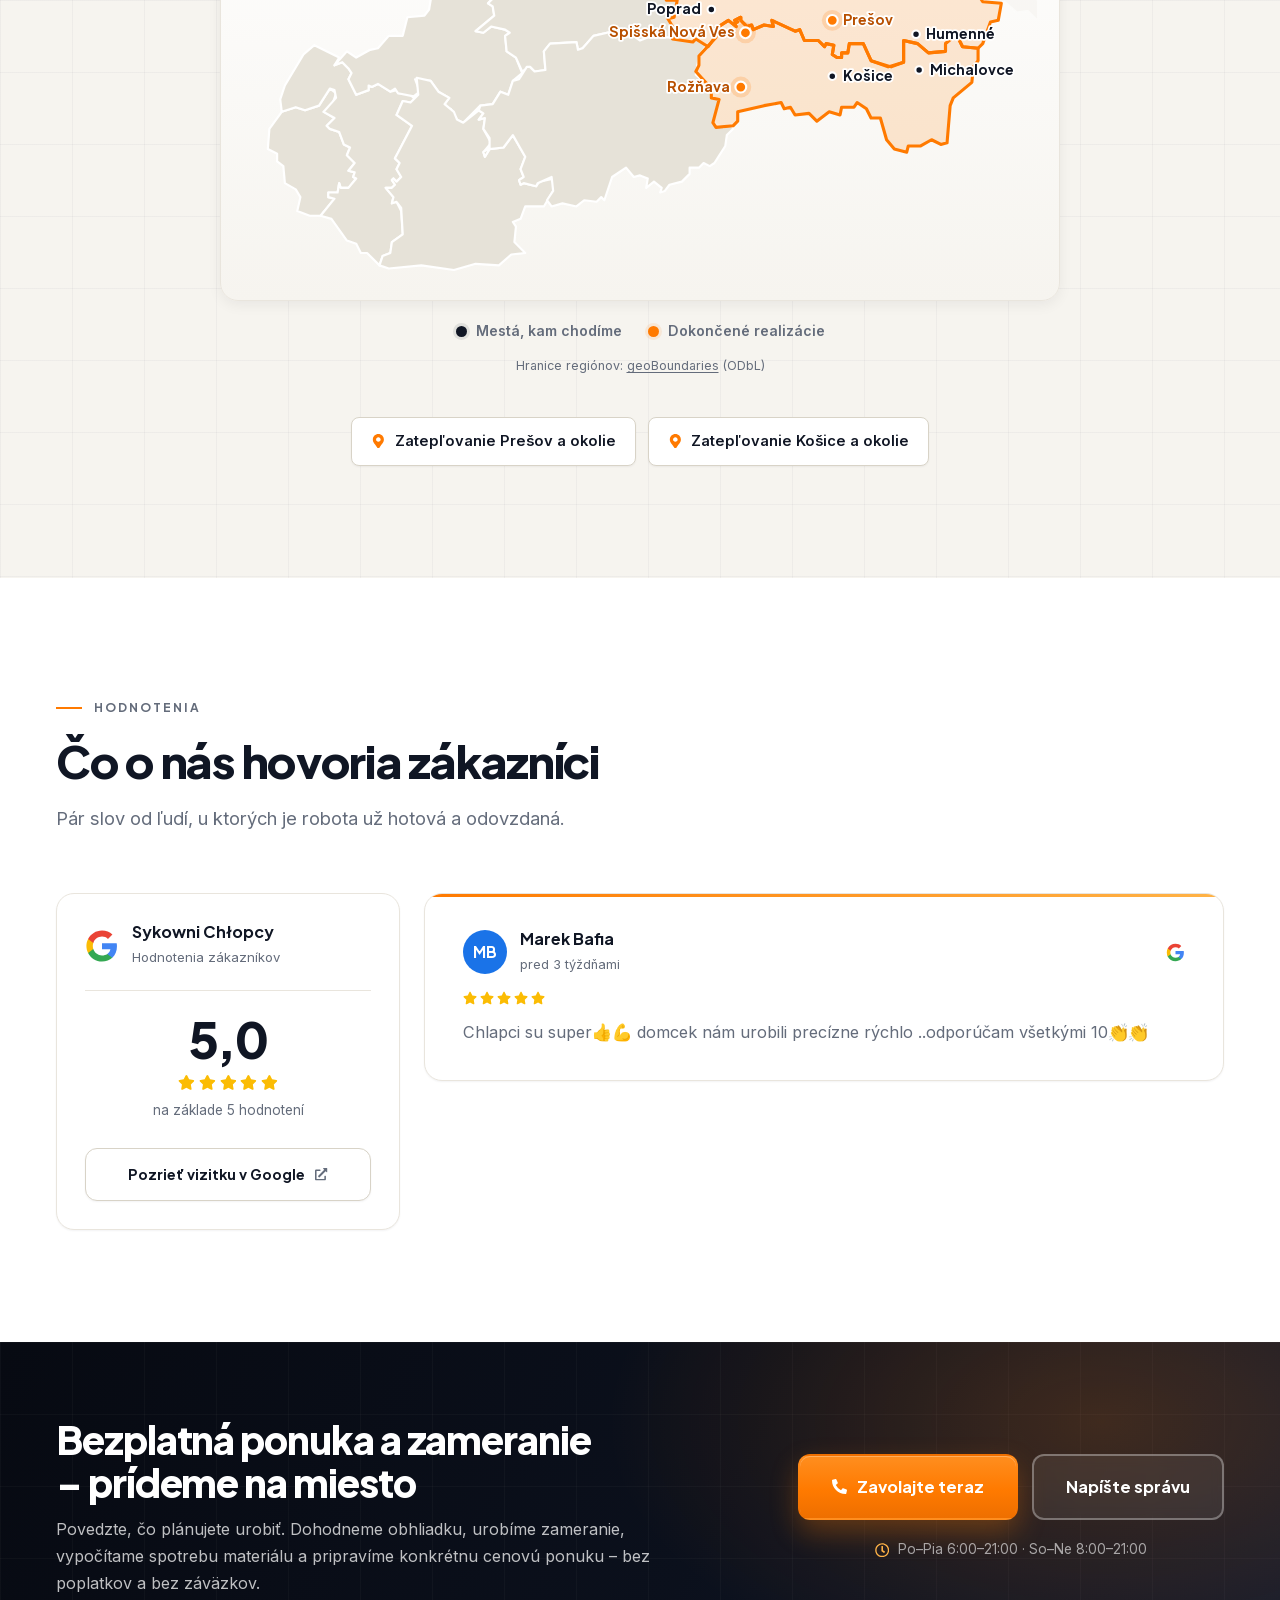
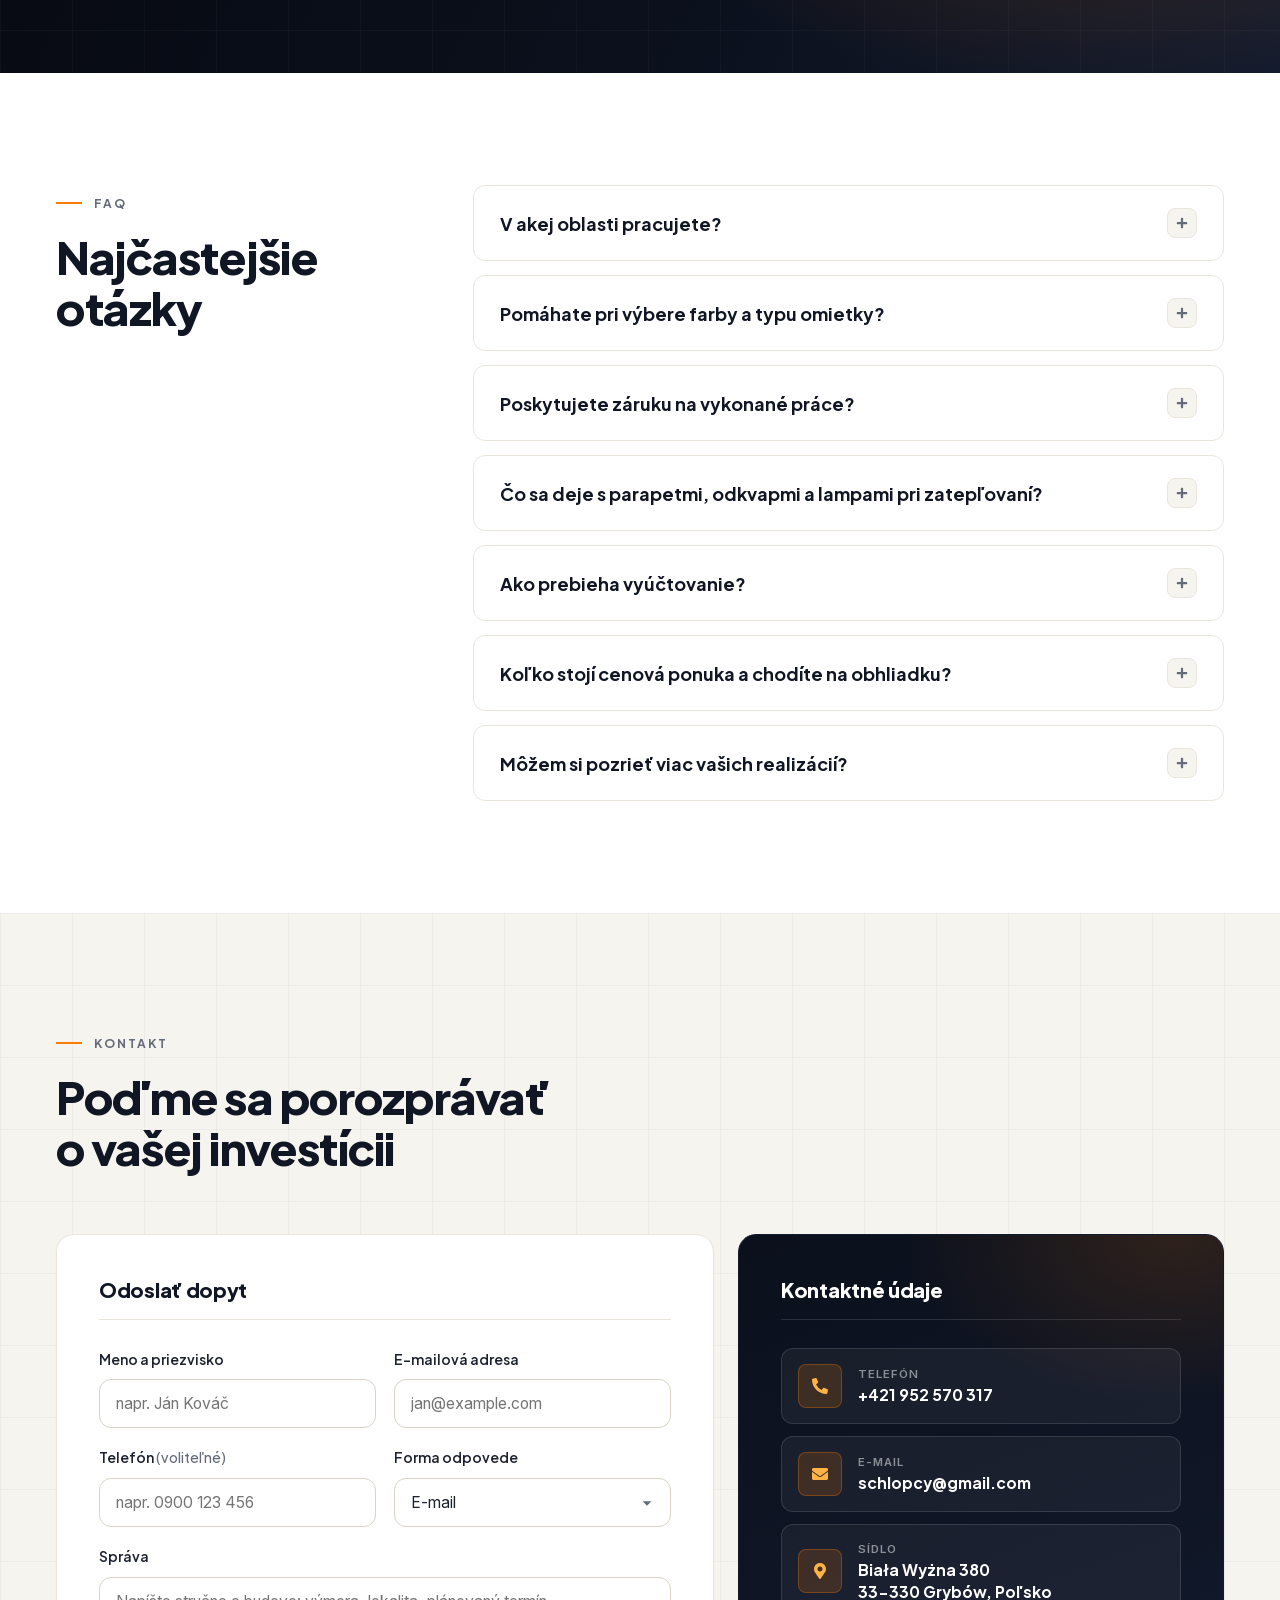
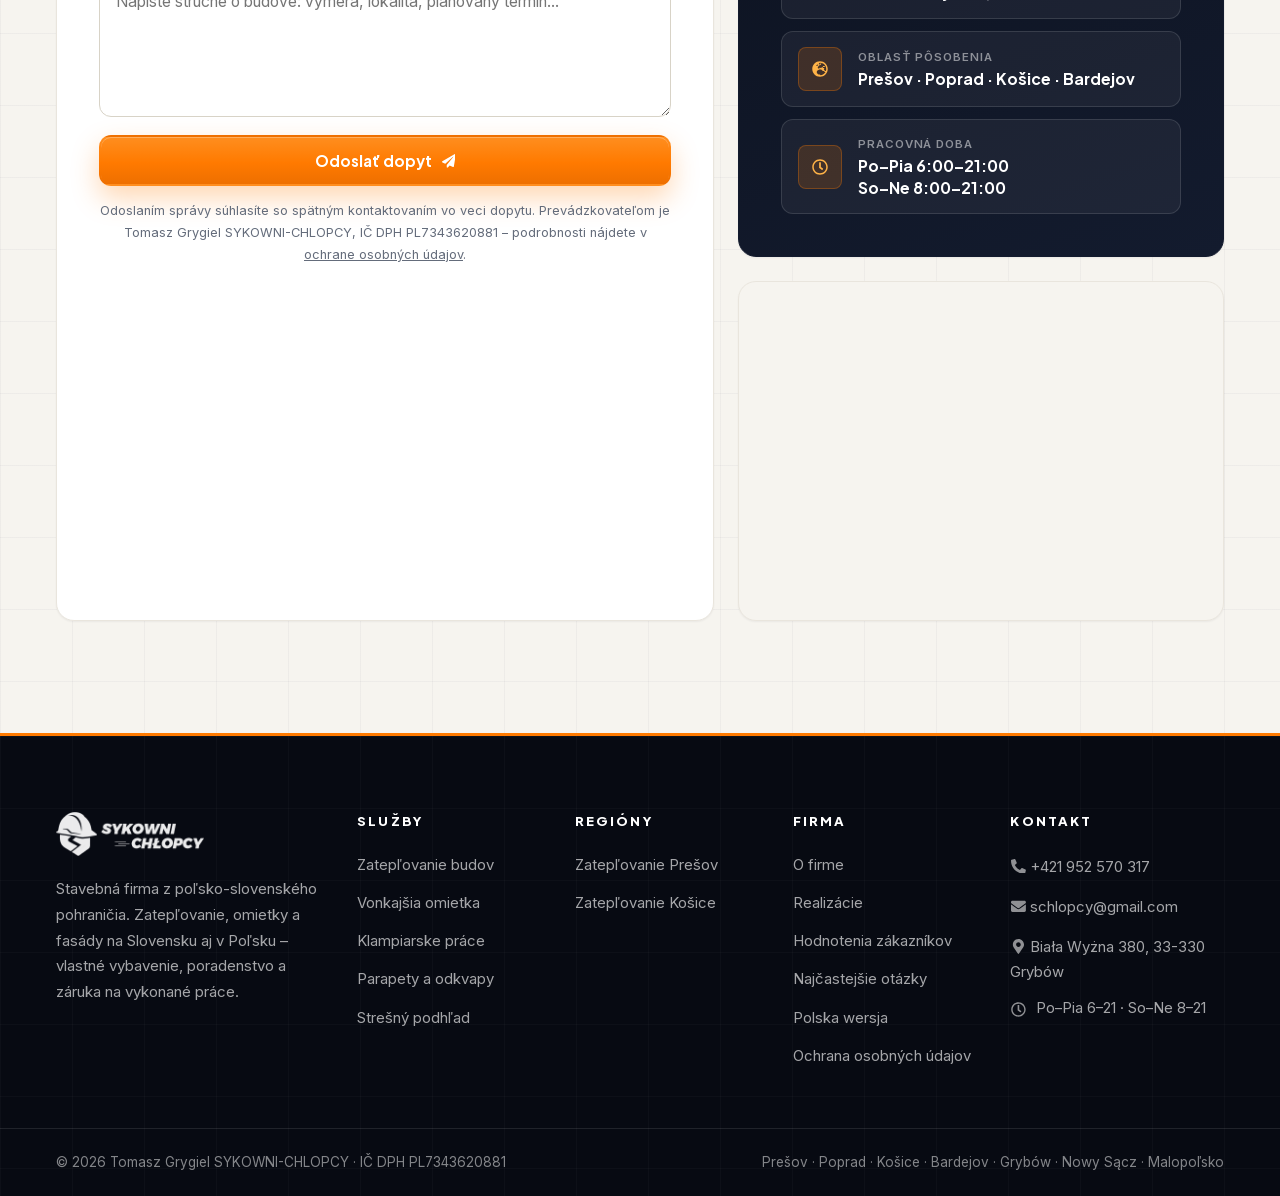
==== commit 72df7a9f: "new look" ====
--- a/index.html
+++ b/index.html
@@ -7,7 +7,7 @@
   <meta name="description" content="Zatepľovanie, omietky a fasády v Prešove, Poprade, Košiciach a Bardejove. Vlastné lešenie, materiál až k domu, záruka. Bezplatná ponuka s dojazdom." />
   <meta name="robots" content="index, follow, max-image-preview:large, max-snippet:-1" />
   <meta name="author" content="Tomasz Grygiel SYKOWNI-CHLOPCY" />
-  <meta name="theme-color" content="#0B1F3A" />
+  <meta name="theme-color" content="#0B101C" />
   <meta name="format-detection" content="telephone=no" />
 
   <link rel="icon" href="favicon.ico" sizes="48x48" />
@@ -39,13 +39,13 @@
   <link rel="preload" href="fonts/inter-var.woff2" as="font" type="font/woff2" crossorigin />
   <!-- pozadie hero je najväčší prvok prvej obrazovky (LCP);
        telefón dostáva ľahší variant, aj tak ho prekrýva tmavá vrstva -->
-  <link rel="preload" href="modern_5-800.webp" as="image" type="image/webp" media="(max-width: 700px)" fetchpriority="high" />
-  <link rel="preload" href="modern_1.webp" as="image" type="image/webp" media="(min-width: 701px)" fetchpriority="high" />
+  <link rel="preload" href="background-800.webp" as="image" type="image/webp" media="(max-width: 700px)" fetchpriority="high" />
+  <link rel="preload" href="background.webp" as="image" type="image/webp" media="(min-width: 701px)" fetchpriority="high" />
 
   <!-- trieda .js zapína animácie príchodu; bez skriptov obsah zostáva viditeľný -->
   <script>document.documentElement.classList.add('js');</script>
-  <link rel="stylesheet" href="style.css?v=74" />
-  <script src="script.js?v=75" defer></script>
+  <link rel="stylesheet" href="style.css?v=78" />
+  <script src="script.js?v=78" defer></script>
 
   <script type="application/ld+json">
   {
@@ -270,14 +270,34 @@
   <div class="hero-bg"></div>
   <div class="hero-overlay"></div>
   <div class="wrap hero-content">
+    <p class="hero-kicker" data-reveal>Zateplenie · Omietky · Fasády</p>
     <h1 data-reveal>Zatepľovanie a fasády,<br /><span class="grad">ktoré sa robia raz</span></h1>
     <p class="hero-subtitle" data-reveal data-reveal-delay="100">
-      Profesionálne stavebné a rekonštrukčné práce na Slovensku aj v Poľsku.
+      Viac ako 15&nbsp;000&nbsp;m² hotových fasád na Slovensku a v Poľsku.
+      Vlastné lešenie, materiál až k domu a bezplatná obhliadka s cenovou ponukou.
     </p>
     <div class="hero-actions" data-reveal data-reveal-delay="180">
       <a href="#contact-section" class="btn btn-accent btn-lg">Objednať bezplatnú ponuku <i class="ico ico-arrow" aria-hidden="true"><svg><use href="#i-arrow-right"></use></svg></i></a>
       <a href="tel:+421952570317" class="btn btn-ghost btn-lg"><i class="ico" aria-hidden="true"><svg><use href="#i-phone-alt"></use></svg></i> +421 952 570 317</a>
     </div>
+
+    <!-- plakietkę wypełnia i odsłania script.js, gdy reviews.json ma komplet opinii -->
+    <a href="#reviews" class="hero-rating" id="hero-rating" hidden>
+      <span class="hero-rating-g" aria-hidden="true">
+        <svg viewBox="0 0 48 48" xmlns="http://www.w3.org/2000/svg">
+          <path fill="#4285F4" d="M45.12 24.5c0-1.56-.14-3.06-.4-4.5H24v8.51h11.84c-.51 2.75-2.06 5.08-4.39 6.64v5.52h7.11c4.16-3.83 6.56-9.47 6.56-16.17z"/>
+          <path fill="#34A853" d="M24 46c5.94 0 10.92-1.97 14.56-5.33l-7.11-5.52c-1.97 1.32-4.49 2.1-7.45 2.1-5.73 0-10.58-3.87-12.31-9.07H4.34v5.7C7.96 41.07 15.4 46 24 46z"/>
+          <path fill="#FBBC05" d="M11.69 28.18C11.25 26.86 11 25.45 11 24s.25-2.86.69-4.18v-5.7H4.34C2.85 17.09 2 20.45 2 24s.85 6.91 2.34 9.88l7.35-5.7z"/>
+          <path fill="#EA4335" d="M24 10.75c3.23 0 6.13 1.11 8.41 3.29l6.31-6.31C34.91 4.18 29.93 2 24 2 15.4 2 7.96 6.93 4.34 14.12l7.35 5.7c1.73-5.2 6.58-9.07 12.31-9.07z"/>
+        </svg>
+      </span>
+      <span class="rv-stars" aria-hidden="true"></span>
+      <span class="hero-rating-txt">
+        <strong id="hero-rating-num"></strong>
+        <small id="hero-rating-count"></small>
+      </span>
+    </a>
+
     <ul class="hero-chips" data-reveal data-reveal-delay="260">
       <li><i class="ico" aria-hidden="true"><svg><use href="#i-shield-alt"></use></svg></i> Záruka kvality</li>
       <li><i class="ico" aria-hidden="true"><svg><use href="#i-clock"></use></svg></i> Rýchla realizácia</li>
@@ -481,6 +501,8 @@
             <span class="gc-tags">
               <span class="gc-place"><i class="ico" aria-hidden="true"><svg><use href="#i-map-marker-alt"></use></svg></i>Osikov</span>
             </span>
+            <span class="gc-switch" aria-hidden="true"><span>Pred</span><span>Po</span></span>
+            <span class="gc-cue" aria-hidden="true"><i class="ico"><svg><use href="#i-search-plus"></use></svg></i></span>
             <span class="gc-body">
               <span class="gc-title">Kompletné zateplenie</span>
               <span class="gc-meta">
@@ -525,6 +547,8 @@
             <span class="gc-tags">
               <span class="gc-place"><i class="ico" aria-hidden="true"><svg><use href="#i-map-marker-alt"></use></svg></i>Honce</span>
             </span>
+            <span class="gc-switch" aria-hidden="true"><span>Pred</span><span>Po</span></span>
+            <span class="gc-cue" aria-hidden="true"><i class="ico"><svg><use href="#i-search-plus"></use></svg></i></span>
             <span class="gc-body">
               <span class="gc-title">Obnova budovy</span>
               <span class="gc-meta">
@@ -560,6 +584,8 @@
             <span class="gc-tags">
               <span class="gc-place"><i class="ico" aria-hidden="true"><svg><use href="#i-map-marker-alt"></use></svg></i>Grybów</span>
             </span>
+            <span class="gc-switch" aria-hidden="true"><span>Pred</span><span>Po</span></span>
+            <span class="gc-cue" aria-hidden="true"><i class="ico"><svg><use href="#i-search-plus"></use></svg></i></span>
             <span class="gc-body">
               <span class="gc-title">Finálna vrstva fasády</span>
               <span class="gc-meta">
@@ -600,6 +626,8 @@
             <span class="gc-tags">
               <span class="gc-place"><i class="ico" aria-hidden="true"><svg><use href="#i-map-marker-alt"></use></svg></i>Dulova Ves</span>
             </span>
+            <span class="gc-switch" aria-hidden="true"><span>Pred</span><span>Po</span></span>
+            <span class="gc-cue" aria-hidden="true"><i class="ico"><svg><use href="#i-search-plus"></use></svg></i></span>
             <span class="gc-body">
               <span class="gc-title">Obnova budovy</span>
               <span class="gc-meta">
@@ -634,6 +662,8 @@
             <span class="gc-tags">
               <span class="gc-place"><i class="ico" aria-hidden="true"><svg><use href="#i-map-marker-alt"></use></svg></i>Slovinky</span>
             </span>
+            <span class="gc-switch" aria-hidden="true"><span>Pred</span><span>Po</span></span>
+            <span class="gc-cue" aria-hidden="true"><i class="ico"><svg><use href="#i-search-plus"></use></svg></i></span>
             <span class="gc-body">
               <span class="gc-title">Kompletný fasádny systém</span>
               <span class="gc-meta">
@@ -654,6 +684,13 @@
           </figure>
         </template>
       </article>
+
+      <!-- šiesta dlaždica uzatvára mriežku 3×2 a pozýva na cenovú ponuku -->
+      <a class="gallery-more" href="#contact-section" data-reveal data-reveal-delay="120">
+        <h3>Váš dom môže byť ďalší</h3>
+        <p>Bezplatná obhliadka, zameranie a cenová ponuka – bez záväzkov.</p>
+        <span class="btn btn-accent btn-sm">Chcem cenovú ponuku <i class="ico ico-arrow" aria-hidden="true"><svg><use href="#i-arrow-right"></use></svg></i></span>
+      </a>
     </div>
 
 
@@ -879,6 +916,7 @@
     <div class="cta-actions">
       <a href="tel:+421952570317" class="btn btn-accent btn-lg"><i class="ico" aria-hidden="true"><svg><use href="#i-phone-alt"></use></svg></i> Zavolajte teraz</a>
       <a href="#contact-section" class="btn btn-outline-light btn-lg">Napíšte správu</a>
+      <p class="cta-note"><i class="ico" aria-hidden="true"><svg><use href="#i-clock-o"></use></svg></i> Po–Pia 6:00–21:00 · So–Ne 8:00–21:00</p>
     </div>
   </div>
 </section>
@@ -1005,6 +1043,10 @@
             <div class="icon-circle"><i class="ico" aria-hidden="true"><svg><use href="#i-globe-europe"></use></svg></i></div>
             <div><span class="info-label">Oblasť pôsobenia</span><p>Prešov · Poprad · Košice · Bardejov</p></div>
           </div>
+          <div class="info-item info-static">
+            <div class="icon-circle"><i class="ico" aria-hidden="true"><svg><use href="#i-clock-o"></use></svg></i></div>
+            <div><span class="info-label">Pracovná doba</span><p>Po–Pia 6:00–21:00<br />So–Ne 8:00–21:00</p></div>
+          </div>
         </div>
 
         <!-- loading="lazy" odkladá načítanie mapy do chvíle, keď sa
@@ -1065,6 +1107,7 @@
         <li><a href="tel:+421952570317"><i class="ico" aria-hidden="true"><svg><use href="#i-phone-alt"></use></svg></i> +421 952 570 317</a></li>
         <li><a href="mailto:schlopcy@gmail.com"><i class="ico" aria-hidden="true"><svg><use href="#i-envelope"></use></svg></i> schlopcy@gmail.com</a></li>
         <li><a href="https://maps.app.goo.gl/REYcrivsohncNmFw8" target="_blank" rel="noopener"><i class="ico" aria-hidden="true"><svg><use href="#i-map-marker-alt"></use></svg></i> Biała Wyżna 380, 33-330 Grybów</a></li>
+        <li><i class="ico" aria-hidden="true"><svg><use href="#i-clock-o"></use></svg></i> Po–Pia 6–21 · So–Ne 8–21</li>
       </ul>
     </div>
   </div>
@@ -1116,12 +1159,15 @@
       <button id="lightbox-next" type="button" class="lightbox-arrow" aria-label="Ďalšia realizácia"><i class="ico" aria-hidden="true"><svg><use href="#i-chevron-right"></use></svg></i></button>
     </div>
 
-    <!-- miniatúry sa objavia len pri stavbách s viacerými zábermi -->
-    <div class="lb-thumbs" id="lightbox-thumbs" role="tablist" aria-label="Zábery z tejto stavby" hidden></div>
-
-    <div class="lb-info" id="lightbox-info">
-      <p class="lb-desc" id="lightbox-desc" hidden></p>
-      <ul class="lb-facts" id="lightbox-facts"></ul>
+    <!-- pätka náhľadu: pás s miniatúrami, popisom a metrikami stavby -->
+    <div class="lb-foot">
+      <!-- miniatúry sa objavia len pri stavbách s viacerými zábermi -->
+      <div class="lb-thumbs" id="lightbox-thumbs" role="tablist" aria-label="Zábery z tejto stavby" hidden></div>
+
+      <div class="lb-info" id="lightbox-info">
+        <p class="lb-desc" id="lightbox-desc" hidden></p>
+        <ul class="lb-facts" id="lightbox-facts"></ul>
+      </div>
     </div>
   </div>
 </div>
--- a/style.css
+++ b/style.css
@@ -1,5 +1,8 @@
 /* =========================================================
-   Sykowni Chłopcy – design system
+   Sykowni Chłopcy – design system v2 „Studio"
+   Nowa warstwa wizualna: architektoniczna geometria, ciepły
+   papier + atramentowy granat + pomarańcz marki. Mechanika
+   (reveal, mapa, lightbox, opinie, formularz) bez zmian.
    ========================================================= */
 
 /* Kroje pisma stoją na naszym serwerze – zero zapytań do Google i zero
@@ -25,44 +28,59 @@
 }
 
 :root {
-  --navy-900: #071528;
-  --navy-800: #0B1F3A;
-  --navy-700: #122E52;
-  --navy-600: #1B3F6B;
-  --primary: #0B1F3A;
-  --primary-hover: #122E52;
-
-  --accent: #FF8A00;
+  /* atramentowe granaty – tło sekcji ciemnych i tekst nagłówków */
+  --navy-900: #070A12;
+  --navy-800: #0B101C;
+  --navy-700: #131B2E;
+  --navy-600: #1C2740;
+  --primary: #101624;
+  --primary-hover: #1B2337;
+
+  --accent: #FF7A00;
   --accent-soft: #FFB347;
-  --accent-hover: #E97A00;
-  --accent-tint: rgba(255, 138, 0, 0.12);
-
+  --accent-hover: #E86D00;
+  --accent-tint: rgba(255, 122, 0, 0.1);
+  /* „palony" wariant akcentu do TEKSTU na jasnych tłach – #FF7A00 ma tam
+     ledwie 2,6:1, ten przechodzi WCAG AA (4,9:1 na białym) */
+  --accent-ink: #B85000;
+  --accent-ink-hover: #9A4300;
+  /* jeden przepis na pomarańczowe kafelki ikon: jasne i ciemne sekcje */
+  --tile-line: rgba(255, 122, 0, 0.25);
+  --tile-bg-dark: rgba(255, 122, 0, 0.16);
+  --tile-line-dark: rgba(255, 122, 0, 0.3);
+
+  /* ciepły papier zamiast chłodnej szarości – mniej „szablonowo" */
   --bg: #ffffff;
-  --bg-light: #F6F8FB;
-  --bg-dark: #0B1F3A;
-
-  --text: #1F2A37;
-  --text-muted: #64748B;
+  --bg-light: #F6F4EF;
+  --bg-dark: #0B101C;
+
+  --text: #1C2230;
+  --text-muted: #646C7B;
   --text-invert: #ffffff;
-  --border: #E5EAF1;
-  --dot: #C3D0E0;
+  --border: #E9E5DD;
+  --border-strong: #D8D3C7;
+  /* neutralne trzymają tę samą ciepłą temperaturę co papier */
+  --dot: #CBC5B9;
   --border-dark: rgba(255, 255, 255, 0.12);
 
-  --shadow-xs: 0 1px 2px rgba(11, 31, 58, 0.05);
-  --shadow-sm: 0 4px 14px rgba(11, 31, 58, 0.06);
-  --shadow-md: 0 16px 40px rgba(11, 31, 58, 0.10);
-  --shadow-lg: 0 32px 70px rgba(11, 31, 58, 0.16);
-  --shadow-accent: 0 12px 28px rgba(255, 138, 0, 0.32);
-
-  --radius-sm: 10px;
-  --radius: 16px;
-  --radius-lg: 24px;
-
-  --wrap: 1200px;
-  --nav-h: 76px;
-
-  --font-head: 'Plus Jakarta Sans', 'Poppins', system-ui, sans-serif;
-  --font-body: 'Inter', 'Open Sans', system-ui, sans-serif;
+  --shadow-xs: 0 1px 2px rgba(16, 22, 36, 0.05);
+  --shadow-sm: 0 4px 14px rgba(16, 22, 36, 0.06);
+  --shadow-md: 0 16px 40px rgba(16, 22, 36, 0.1);
+  --shadow-lg: 0 32px 70px rgba(16, 22, 36, 0.16);
+  --shadow-accent: 0 12px 28px rgba(255, 122, 0, 0.3);
+
+  /* ostrzejsza, bardziej „architektoniczna" geometria */
+  --radius-sm: 8px;
+  --radius: 12px;
+  --radius-lg: 18px;
+  --radius-btn: 12px;
+
+  --wrap: 1216px;
+  --nav-h: 78px;
+
+  /* fallback systemowy zamiast losowo zainstalowanych krojów z dawnej palety */
+  --font-head: 'Plus Jakarta Sans', system-ui, 'Segoe UI', sans-serif;
+  --font-body: 'Inter', system-ui, 'Segoe UI', sans-serif;
 
   --ease: cubic-bezier(0.22, 1, 0.36, 1);
 }
@@ -92,6 +110,8 @@
 
 img { max-width: 100%; display: block; }
 a { color: inherit; }
+
+::selection { background: var(--accent); color: #fff; }
 
 /* ================= IKONY =================
    Sprite <symbol> wklejony na początku <body>; znacznik <i class="ico">
@@ -124,20 +144,43 @@
   font-family: var(--font-head);
   color: var(--primary);
   font-weight: 800;
-  line-height: 1.18;
-  letter-spacing: -0.02em;
+  line-height: 1.12;
+  letter-spacing: -0.028em;
+}
+/* ciasna interlinia i mocno ujemny tracking służą tylko rozmiarom display –
+   tytuły kart (1.1–1.3rem) dostają wartości pod swój rozmiar optyczny */
+h3, h4 { line-height: 1.3; letter-spacing: -0.015em; }
+@supports (text-wrap: balance) {
+  h1, h2 { text-wrap: balance; }
 }
 
 .wrap { max-width: var(--wrap); margin: 0 auto; padding: 0 24px; }
-.section-container { padding-top: 110px; padding-bottom: 110px; }
-.bg-light { background: var(--bg-light); }
-.bg-dark { background: var(--bg-dark); color: rgba(255, 255, 255, 0.78); }
+.section-container { padding-top: 112px; padding-bottom: 112px; }
+
+/* sekcje jasne: ciepły papier z ledwo widoczną siatką techniczną */
+.bg-light {
+  background-color: var(--bg-light);
+  background-image:
+    linear-gradient(rgba(16, 22, 36, 0.035) 1px, transparent 1px),
+    linear-gradient(90deg, rgba(16, 22, 36, 0.035) 1px, transparent 1px);
+  background-size: 72px 72px;
+}
+/* sekcje ciemne: atrament z pomarańczową poświatą i tą samą siatką */
+.bg-dark {
+  background-color: var(--bg-dark);
+  background-image:
+    radial-gradient(900px 480px at 88% 0%, rgba(255, 122, 0, 0.08), transparent 60%),
+    linear-gradient(rgba(255, 255, 255, 0.03) 1px, transparent 1px),
+    linear-gradient(90deg, rgba(255, 255, 255, 0.03) 1px, transparent 1px);
+  background-size: auto, 72px 72px, 72px 72px;
+  color: rgba(255, 255, 255, 0.78);
+}
 
 .skip-link {
   position: fixed; left: 0; top: 0; z-index: 10001;
   transform: translateY(-120%);
   background: var(--accent); color: #fff; padding: 12px 20px; border-radius: 0 0 12px 0;
-  font-weight: 600; text-decoration: none; transition: transform 0.2s ease;
+  font-weight: 700; text-decoration: none; transition: transform 0.2s ease;
 }
 .skip-link:focus { transform: translateY(0); }
 
@@ -146,8 +189,8 @@
 /* ================= BUTTONS ================= */
 .btn {
   display: inline-flex; align-items: center; justify-content: center; gap: 10px;
-  font-family: var(--font-head); font-weight: 700; font-size: 0.98rem;
-  padding: 14px 26px; border-radius: 999px; border: 2px solid transparent;
+  font-family: var(--font-head); font-weight: 700; font-size: 0.96rem;
+  padding: 14px 26px; border-radius: var(--radius-btn); border: 2px solid transparent;
   text-decoration: none; cursor: pointer; white-space: nowrap;
   transition: transform 0.3s var(--ease), box-shadow 0.3s var(--ease), background 0.25s ease, color 0.25s ease, border-color 0.25s ease;
 }
@@ -155,31 +198,39 @@
 .btn:hover { transform: translateY(-3px); }
 .btn:active { transform: translateY(-1px); }
 
-.btn-accent { background: var(--accent); color: #fff; box-shadow: var(--shadow-accent); }
-.btn-accent:hover { background: var(--accent-hover); box-shadow: 0 18px 36px rgba(255, 138, 0, 0.38); }
+.btn-accent {
+  background: linear-gradient(180deg, #FF8E1F 0%, var(--accent) 55%, #EE6F00 100%);
+  color: #fff;
+  box-shadow: inset 0 1px 0 rgba(255, 255, 255, 0.28), var(--shadow-accent);
+}
+.btn-accent:hover {
+  background: linear-gradient(180deg, #FF830A 0%, var(--accent-hover) 60%, #DB6500 100%);
+  box-shadow: inset 0 1px 0 rgba(255, 255, 255, 0.2), 0 18px 36px rgba(255, 122, 0, 0.36);
+}
 .btn:hover .ico-arrow { transform: translateX(4px); }
 
-.btn-primary { background: var(--primary); color: #fff; box-shadow: 0 12px 28px rgba(11, 31, 58, 0.22); }
-.btn-primary:hover { background: var(--primary-hover); }
-
-.btn-ghost { background: rgba(255, 255, 255, 0.08); color: #fff; border-color: rgba(255, 255, 255, 0.35); backdrop-filter: blur(6px); }
+.btn-primary { background: var(--primary); color: #fff; box-shadow: 0 12px 28px rgba(16, 22, 36, 0.22); }
+.btn-primary:hover { background: var(--primary-hover); box-shadow: 0 16px 34px rgba(16, 22, 36, 0.28); }
+
+.btn-ghost { background: rgba(255, 255, 255, 0.07); color: #fff; border-color: rgba(255, 255, 255, 0.32); backdrop-filter: blur(6px); -webkit-backdrop-filter: blur(6px); }
 .btn-ghost:hover { background: #fff; color: var(--primary); border-color: #fff; }
 
-.btn-outline-light { background: transparent; color: #fff; border-color: rgba(255, 255, 255, 0.45); }
+/* ta sama osobowość co .btn-ghost – jeden przycisk wtórny na ciemnym tle */
+.btn-outline-light { background: rgba(255, 255, 255, 0.07); color: #fff; border-color: rgba(255, 255, 255, 0.32); backdrop-filter: blur(6px); -webkit-backdrop-filter: blur(6px); }
 .btn-outline-light:hover { background: #fff; color: var(--primary); border-color: #fff; }
 
 .btn-link { color: var(--primary); background: none; padding: 14px 4px; }
 .btn-link:hover { color: var(--accent); transform: none; }
 .btn-link:hover i { transform: translateX(5px); }
 
-.btn-sm { padding: 10px 20px; font-size: 0.88rem; }
-.btn-lg { padding: 17px 34px; font-size: 1.05rem; }
+.btn-sm { padding: 10px 20px; font-size: 0.87rem; }
+.btn-lg { padding: 17px 32px; font-size: 1.04rem; }
 .btn-block { width: 100%; }
 
 /* ================= NAVBAR ================= */
 .navbar {
   position: sticky; top: 0; left: 0; width: 100%; z-index: 1000;
-  background: rgba(255, 255, 255, 0.88);
+  background: rgba(255, 255, 255, 0.9);
   backdrop-filter: blur(14px); -webkit-backdrop-filter: blur(14px);
   border-bottom: 1px solid transparent;
   transition: box-shadow 0.3s ease, background 0.3s ease, border-color 0.3s ease;
@@ -187,26 +238,47 @@
 .navbar.scrolled { background: rgba(255, 255, 255, 0.97); box-shadow: var(--shadow-sm); border-bottom-color: var(--border); }
 .nav-container { display: flex; align-items: center; justify-content: space-between; gap: 24px; height: var(--nav-h); }
 
-.nav-logo { display: flex; align-items: center; }
-.hero-logo { max-height: 46px; width: auto; transition: transform 0.3s var(--ease); }
+/* Na stronie głównej zdjęcie hero wchodzi pod pasek: dopóki nie przewiniesz
+   (JS dodaje .scrolled powyżej 20px), nawigacja jest przezroczysta, a logo
+   i kontrolki bieleją – pierwsza klatka to pełnoekranowy kadr, nie biały pasek.
+   Bez :has()/JS oraz na podstronach (brak #hero) zostaje wariant biały. */
+.js body:has(#hero) .navbar:not(.scrolled) {
+  background: transparent;
+  backdrop-filter: none; -webkit-backdrop-filter: none;
+}
+.js body:has(#hero) .navbar:not(.scrolled) .hero-logo { filter: brightness(0) invert(1); }
+.js body:has(#hero) .navbar:not(.scrolled) .lang-toggle { border-color: rgba(255, 255, 255, 0.35); color: #fff; background: transparent; }
+.js body:has(#hero) .navbar:not(.scrolled) .lang-toggle .ico { color: rgba(255, 255, 255, 0.7); }
+.js body:has(#hero) .navbar:not(.scrolled) .hamburger span { background: #fff; }
+
+.nav-logo { display: flex; align-items: center; flex-shrink: 0; }
+.hero-logo { max-height: 46px; width: auto; transition: transform 0.3s var(--ease), filter 0.3s ease; }
 .nav-logo:hover .hero-logo { transform: scale(1.04); }
 
-.nav-center { display: flex; align-items: center; list-style: none; gap: 30px; }
+/* odnośniki wersalikami – bardziej „studyjnie", mniej szablonowo */
+.nav-center { display: flex; align-items: center; list-style: none; gap: 21px; }
 .nav-links a {
-  color: var(--text); font-family: var(--font-head); font-weight: 600; font-size: 0.94rem;
+  color: var(--text); font-family: var(--font-head); font-weight: 700; font-size: 0.76rem;
+  letter-spacing: 0.05em; text-transform: uppercase; white-space: nowrap;
   text-decoration: none; position: relative; padding: 6px 0; transition: color 0.25s ease;
 }
 .nav-links a::after {
-  content: ''; position: absolute; left: 0; bottom: -2px; width: 100%; height: 3px; border-radius: 3px;
+  content: ''; position: absolute; left: 0; bottom: -3px; width: 100%; height: 2px;
   background: var(--accent); transform: scaleX(0); transform-origin: right;
   transition: transform 0.35s var(--ease);
 }
 .nav-links a:hover, .nav-links a.active { color: var(--primary); }
 .nav-links a:hover::after, .nav-links a.active::after { transform: scaleX(1); transform-origin: left; }
+/* jasne odnośniki tylko w wariancie desktopowym paska – mobilne menu
+   rozwija się na białym tle i zostaje przy ciemnym tekście */
+@media (min-width: 1101px) {
+  .js body:has(#hero) .navbar:not(.scrolled) .nav-links a { color: rgba(255, 255, 255, 0.85); }
+  .js body:has(#hero) .navbar:not(.scrolled) .nav-links a:hover,
+  .js body:has(#hero) .navbar:not(.scrolled) .nav-links a.active { color: #fff; }
+}
 .nav-right { display: flex; align-items: center; gap: 14px; }
 /* wycena zawsze pod ręką – najczęstszy powód wizyty na stronie */
-.nav-cta { padding: 10px 20px; font-size: 0.86rem; box-shadow: 0 8px 18px rgba(255, 138, 0, 0.28); }
-.nav-cta:hover { box-shadow: 0 12px 24px rgba(255, 138, 0, 0.36); }
+.nav-cta { padding: 11px 20px; font-size: 0.85rem; }
 /* numer telefonu doklejony do menu mobilnego; na desktopie zbędny */
 .nav-cta-mobile { display: none; }
 
@@ -214,176 +286,276 @@
 .lang-select { position: relative; }
 .lang-toggle {
   display: inline-flex; align-items: center; gap: 8px; cursor: pointer;
-  background: var(--bg-light); border: 1px solid var(--border); border-radius: 999px;
-  padding: 8px 14px; color: var(--text);
+  background: transparent; border: 1px solid var(--border-strong); border-radius: var(--radius-sm);
+  padding: 9px 13px; color: var(--text);
   font-family: var(--font-head); font-size: 0.8rem; font-weight: 700; letter-spacing: 0.03em; line-height: 1;
   transition: border-color 0.25s ease, background 0.25s ease, color 0.25s ease;
 }
-.lang-toggle:hover { border-color: var(--accent); color: var(--primary); background: #fff; }
-.lang-toggle i:first-child { color: var(--accent); font-size: 0.9rem; }
-.lang-caret { font-size: 0.62rem; color: var(--text-muted); transition: transform 0.3s var(--ease); }
+.lang-toggle:hover { border-color: var(--primary); }
+.lang-toggle .ico { font-size: 0.95rem; color: var(--text-muted); }
+.lang-caret { transition: transform 0.3s var(--ease); font-size: 0.6rem !important; }
 .lang-toggle[aria-expanded="true"] .lang-caret { transform: rotate(180deg); }
 
 .lang-menu {
-  position: absolute; top: calc(100% + 10px); right: 0; z-index: 40;
-  min-width: 232px; list-style: none; padding: 8px;
-  background: #fff; border: 1px solid var(--border); border-radius: 16px; box-shadow: var(--shadow-md);
-}
+  position: absolute; top: calc(100% + 10px); right: 0; z-index: 1001;
+  min-width: 230px; list-style: none; padding: 6px;
+  background: #fff; border: 1px solid var(--border); border-radius: var(--radius);
+  box-shadow: var(--shadow-md);
+  animation: langIn 0.25s var(--ease) both;
+}
+@keyframes langIn { from { opacity: 0; transform: translateY(-6px); } to { opacity: 1; transform: none; } }
 .lang-menu a {
   display: flex; align-items: center; gap: 12px;
-  padding: 10px 12px; border-radius: 11px; text-decoration: none; color: var(--text);
+  padding: 10px 12px; border-radius: 8px; text-decoration: none;
   transition: background 0.2s ease;
 }
 .lang-menu a:hover { background: var(--bg-light); }
 .lang-code {
-  flex-shrink: 0; width: 34px; height: 26px; border-radius: 7px;
+  flex-shrink: 0; width: 34px; height: 26px; border-radius: 6px;
   display: flex; align-items: center; justify-content: center;
   background: var(--primary); color: #fff;
-  font-family: var(--font-head); font-size: 0.72rem; font-weight: 800; letter-spacing: 0.04em;
-}
-.lang-name {
-  flex: 1; display: flex; flex-direction: column; line-height: 1.3;
-  font-family: var(--font-head); font-size: 0.9rem; font-weight: 600; color: var(--primary);
-}
-.lang-name small { font-family: var(--font-body); font-size: 0.75rem; font-weight: 500; color: var(--text-muted); }
-.lang-menu i { font-size: 0.75rem; color: var(--text-muted); }
+  font-family: var(--font-head); font-weight: 800; font-size: 0.7rem; letter-spacing: 0.04em;
+}
 .lang-menu a.is-active .lang-code { background: var(--accent); }
-.lang-menu a.is-active i { color: #0F9D6B; }
-
-/* 44 px to minimalny wygodny cel dla kciuka – ikona zostaje mała,
-   powiększamy sam obszar klikalny */
+.lang-name { flex: 1; font-family: var(--font-head); font-weight: 700; font-size: 0.86rem; color: var(--primary); line-height: 1.25; }
+.lang-name small { display: block; font-family: var(--font-body); font-weight: 500; font-size: 0.72rem; color: var(--text-muted); }
+.lang-menu .ico { font-size: 0.75rem; color: var(--text-muted); }
+.lang-menu a.is-active .ico { color: var(--accent); }
+
 .hamburger {
-  display: none; flex-direction: column; align-items: center; justify-content: center;
-  gap: 6px; cursor: pointer; background: none; border: none;
-  width: 44px; height: 44px; margin-right: -8px; padding: 0;
-}
-.hamburger span { width: 26px; height: 2.5px; background: var(--primary); border-radius: 3px; transition: 0.3s var(--ease); }
+  display: none; flex-direction: column; justify-content: center; gap: 6px;
+  width: 44px; height: 44px; padding: 10px;
+  background: none; border: 0; cursor: pointer;
+}
+.hamburger span {
+  display: block; height: 2.5px; width: 100%; border-radius: 2px;
+  background: var(--primary); transition: transform 0.3s var(--ease), opacity 0.25s ease;
+}
 
 /* ================= HERO ================= */
+/* ujemny margines wsuwa zdjęcie pod przezroczysty pasek nawigacji –
+   pierwszy ekran to pełna wysokość okna, nie „okno minus pasek" */
 #hero {
-  position: relative; min-height: calc(100vh - var(--nav-h));
+  position: relative; min-height: 100vh;
+  margin-top: calc(-1 * var(--nav-h));
   display: flex; flex-direction: column; justify-content: center;
-  padding: 90px 0 110px; color: #fff; overflow: hidden;
+  padding: calc(var(--nav-h) + 90px) 0 170px; color: #fff; overflow: hidden;
   background: var(--navy-900);
 }
 /* svh liczy się bez paska adresu, więc na telefonie nic nie „skacze”
    przy przewijaniu; przeglądarki bez svh zostają przy 100vh wyżej */
 @supports (height: 100svh) {
-  #hero { min-height: calc(100svh - var(--nav-h)); }
+  #hero { min-height: 100svh; }
 }
 .hero-bg {
   position: absolute; inset: 0;
   background: center center / cover no-repeat;
-  background-image: url('modern_1.webp');
+  /* ukończona realizacja w złotym świetle – ciepło kadru gra z akcentem
+     marki, a dowód wykonanej roboty wita odwiedzającego od progu */
+  background-image: url('background.webp');
   transform: scale(1.04);
-}
+  /* grade kadru: głębsze cienie i czystsza biel elewacji */
+  filter: saturate(1.14) contrast(1.07) brightness(0.97);
+}
+/* powolne osadzanie kadru po wejściu – kończy dokładnie na wartości statycznej */
+@keyframes heroSettle { from { transform: scale(1.16); } to { transform: scale(1.04); } }
+.js .hero-bg { animation: heroSettle 6.5s var(--ease) both; }
 /* na telefonie pełne 1600 px to strata transferu na najważniejszym
    elemencie pierwszego ekranu – wersja 800 px wygląda pod nakładką tak samo */
 @media (max-width: 700px) {
-  .hero-bg { background-image: url('modern_5-800.webp'); }
+  .hero-bg { background-image: url('background-800.webp'); }
 }
 .hero-overlay {
   position: absolute; inset: 0;
   background:
-    radial-gradient(1000px 600px at 15% 20%, rgba(255, 138, 0, 0.18), transparent 60%),
-    linear-gradient(120deg, rgba(7, 21, 40, 0.94) 0%, rgba(11, 31, 58, 0.86) 45%, rgba(11, 31, 58, 0.55) 100%);
-}
-.hero-content { position: relative; z-index: 2; max-width: 900px; }
-
+    radial-gradient(1000px 600px at 12% 18%, rgba(255, 122, 0, 0.16), transparent 60%),
+    linear-gradient(0deg, rgba(7, 10, 18, 0.92) 0%, rgba(7, 10, 18, 0.5) 18%, transparent 46%),
+    linear-gradient(115deg, rgba(7, 10, 18, 0.95) 0%, rgba(11, 16, 28, 0.84) 46%, rgba(11, 16, 28, 0.4) 100%);
+}
+.hero-content { position: relative; z-index: 2; max-width: 960px; }
+
+/* pasek nad tytułem – od razu mówi, czym zajmuje się firma */
+.hero-kicker {
+  display: inline-flex; align-items: center; gap: 11px;
+  margin-bottom: 24px; padding: 9px 16px; border-radius: var(--radius-sm);
+  background: rgba(255, 255, 255, 0.06); border: 1px solid rgba(255, 255, 255, 0.2);
+  backdrop-filter: blur(8px); -webkit-backdrop-filter: blur(8px);
+  font-family: var(--font-head); font-weight: 700; font-size: 0.76rem;
+  letter-spacing: 0.18em; text-transform: uppercase; color: rgba(255, 255, 255, 0.9);
+}
+.hero-kicker::before {
+  content: ''; width: 8px; height: 8px; flex-shrink: 0;
+  background: var(--accent);
+}
+
+/* kontrast wag w obrębie jednego nagłówka: lekka pierwsza linia,
+   ekstrabold gradientowa puenta – zmienny font robi to za darmo */
 #hero h1 {
-  color: #fff; font-size: clamp(2.4rem, 5.2vw + 0.4rem, 4.4rem);
-  margin: 0 0 22px; letter-spacing: -0.03em;
-}
+  color: #fff; font-size: clamp(2.5rem, 5.4vw + 0.4rem, 4.7rem);
+  margin: 0 0 24px; font-weight: 350; letter-spacing: -0.025em; line-height: 1.06;
+}
+#hero h1 .grad { font-weight: 800; letter-spacing: -0.035em; }
 .grad {
   background: linear-gradient(100deg, var(--accent-soft), var(--accent));
   -webkit-background-clip: text; background-clip: text; color: transparent;
 }
 .hero-subtitle {
-  font-size: clamp(1.02rem, 1.1vw + 0.7rem, 1.22rem);
-  color: rgba(255, 255, 255, 0.86); max-width: 640px; line-height: 1.75;
-}
-.hero-actions { display: flex; flex-wrap: wrap; gap: 14px; margin-top: 36px; }
-
+  font-size: clamp(1.02rem, 1.1vw + 0.7rem, 1.24rem);
+  color: rgba(255, 255, 255, 0.85); max-width: 620px; line-height: 1.7;
+}
+.hero-actions { display: flex; flex-wrap: wrap; gap: 14px; margin-top: 38px; }
+
+/* plakietka z oceną Google – wypełnia ją script.js na podstawie reviews.json,
+   bez danych zostaje ukryta tak samo jak cała sekcja opinii */
+.hero-rating {
+  display: flex; width: fit-content; align-items: center; gap: 12px;
+  margin-top: 30px; padding: 11px 18px 11px 14px; border-radius: var(--radius);
+  background: rgba(7, 10, 18, 0.52); border: 1px solid rgba(255, 255, 255, 0.18);
+  backdrop-filter: blur(10px); -webkit-backdrop-filter: blur(10px);
+  text-decoration: none; color: #fff;
+  box-shadow: 0 10px 30px rgba(0, 0, 0, 0.25);
+  animation: heroRatingIn 0.6s var(--ease) both;
+  transition: transform 0.35s var(--ease), border-color 0.3s ease, background 0.3s ease;
+}
+.hero-rating:hover {
+  transform: translateY(-3px);
+  border-color: rgba(255, 179, 71, 0.55); background: rgba(7, 10, 18, 0.72);
+}
+@keyframes heroRatingIn { from { opacity: 0; transform: translateY(10px); } to { opacity: 1; transform: none; } }
+.hero-rating-g { flex-shrink: 0; width: 22px; height: 22px; display: flex; }
+.hero-rating-g svg { width: 100%; height: 100%; }
+.hero-rating .rv-stars { font-size: 0.9rem; }
+.hero-rating-txt { line-height: 1.3; }
+.hero-rating-txt strong { display: block; font-family: var(--font-head); font-weight: 700; font-size: 0.92rem; }
+.hero-rating-txt small { display: block; font-size: 0.76rem; color: rgba(255, 255, 255, 0.62); }
+
+/* atuty jako techniczna listwa nad dolną krawędzią hero */
 .hero-chips {
-  list-style: none; display: flex; flex-wrap: wrap; gap: 12px 28px;
-  margin-top: 44px; padding-top: 28px; border-top: 1px solid rgba(255, 255, 255, 0.16);
+  list-style: none; display: flex; flex-wrap: wrap; gap: 14px 24px;
+  margin-top: 46px; padding-top: 26px; border-top: 1px solid rgba(255, 255, 255, 0.16);
 }
 .hero-chips li {
   display: flex; align-items: center; gap: 10px;
-  font-size: 0.92rem; font-weight: 500; color: rgba(255, 255, 255, 0.85);
-  padding: 8px 14px; margin: -8px 0; border-radius: 999px;
-  border: 1px solid transparent;
-  transition: color 0.3s ease, background 0.3s ease, border-color 0.3s ease, transform 0.4s var(--ease);
-}
-.hero-chips li:hover {
-  color: #fff; transform: translateY(-3px);
-  background: rgba(255, 255, 255, 0.1);
-  border-color: rgba(255, 255, 255, 0.22);
-}
+  font-family: var(--font-head); font-size: 0.76rem; font-weight: 700;
+  letter-spacing: 0.05em; text-transform: uppercase; white-space: nowrap;
+  color: rgba(255, 255, 255, 0.82);
+  transition: color 0.3s ease, transform 0.4s var(--ease);
+}
+.hero-chips li:hover { color: #fff; transform: translateY(-2px); }
 .hero-chips i {
-  color: var(--accent); font-size: 1rem;
-  transition: transform 0.45s var(--ease), color 0.3s ease, filter 0.3s ease;
+  width: 32px; height: 32px; border-radius: var(--radius-sm);
+  display: flex; align-items: center; justify-content: center;
+  background: var(--tile-bg-dark); border: 1px solid var(--tile-line-dark);
+  color: var(--accent-soft); font-size: 0.92rem;
+  transition: transform 0.45s var(--ease), background 0.3s ease, color 0.3s ease, border-color 0.3s ease;
 }
 .hero-chips li:hover i {
-  color: var(--accent-soft); transform: scale(1.2);
-  filter: drop-shadow(0 0 10px rgba(255, 138, 0, 0.6));
-}
-
+  background: var(--accent); border-color: var(--accent); color: #fff;
+  transform: translateY(-2px);
+}
+/* atuty wchodzą kaskadą po odsłonięciu listy; keyframes bez „to" + fill
+   backwards zostawiają transform wolny, więc hover dalej działa */
+.js .hero-chips li { opacity: 0; }
+.js .hero-chips.is-revealed li { opacity: 1; animation: chipIn 0.55s var(--ease) backwards; }
+.js .hero-chips.is-revealed li:nth-child(2) { animation-delay: 90ms; }
+.js .hero-chips.is-revealed li:nth-child(3) { animation-delay: 180ms; }
+.js .hero-chips.is-revealed li:nth-child(4) { animation-delay: 270ms; }
+@keyframes chipIn { from { opacity: 0; transform: translateY(14px); } }
+
+/* w nowym układzie dolną krawędź hero zajmuje karta z liczbami –
+   wskaźnik przewijania nie ma już gdzie stać i tylko by z nią kolidował */
 .hero-scroll {
-  position: absolute; bottom: 26px; left: 50%; transform: translateX(-50%); z-index: 2;
+  display: none;
+  position: absolute; bottom: 96px; left: 50%; transform: translateX(-50%); z-index: 2;
   width: 26px; height: 42px; border: 2px solid rgba(255, 255, 255, 0.4); border-radius: 999px;
-  display: flex; justify-content: center; padding-top: 8px;
+  justify-content: center; padding-top: 8px;
 }
 .hero-scroll span { width: 4px; height: 8px; border-radius: 4px; background: var(--accent); animation: scrollDot 1.8s infinite; }
 @keyframes scrollDot { 0% { opacity: 0; transform: translateY(-4px); } 50% { opacity: 1; } 100% { opacity: 0; transform: translateY(12px); } }
 
-/* ================= STATS ================= */
-.stats-band { background: var(--navy-800); border-top: 1px solid rgba(255, 255, 255, 0.08); }
+/* ================= STATS =================
+   Biała karta nachodząca na dolną krawędź hero – liczby wchodzą
+   w pole widzenia razem z pierwszym przewinięciem. */
+.stats-band { background: transparent; position: relative; z-index: 5; padding: 0 24px; }
 .stats-grid {
   display: grid; grid-template-columns: repeat(4, 1fr);
-  padding: 46px 24px; gap: 24px;
+  max-width: var(--wrap); margin: -84px auto 0;
+  padding: 44px 28px;
+  background: #fff; border: 1px solid var(--border);
+  border-radius: var(--radius-lg);
+  box-shadow: var(--shadow-lg);
+  gap: 24px;
 }
 .stat { text-align: center; position: relative; }
 .stat + .stat::before {
   content: ''; position: absolute; left: -12px; top: 12%; height: 76%;
-  width: 1px; background: rgba(255, 255, 255, 0.13);
-}
+  width: 1px; background: var(--border);
+}
+/* głębszy „palony bursztyn": pastelowy koniec gradientu miał na białej
+   karcie 1,8:1 i pierwsze cyfry ginęły; tabular-nums trzyma szerokość
+   cyfr podczas animacji licznika, nowrap chroni „15 000 m²" na wąskich */
 .stat-num {
   display: block; font-family: var(--font-head); font-weight: 800;
-  font-size: clamp(2.1rem, 3vw, 2.9rem); color: var(--accent-soft); line-height: 1.1;
-  transition: color 0.3s ease;
-}
-.stat-label { display: block; color: rgba(255, 255, 255, 0.66); font-size: 0.9rem; margin-top: 6px; }
-
-/* ================= SECTION HEADS ================= */
+  font-size: clamp(2.1rem, 3vw, 2.9rem); line-height: 1.1; letter-spacing: -0.03em;
+  font-variant-numeric: tabular-nums; white-space: nowrap;
+  background: linear-gradient(100deg, #ED6F00, #D96200);
+  -webkit-background-clip: text; background-clip: text; color: transparent;
+}
+.stat-label {
+  display: block; margin-top: 8px;
+  font-family: var(--font-head); font-weight: 600; font-size: 0.78rem;
+  letter-spacing: 0.08em; text-transform: uppercase; color: var(--text-muted);
+}
+
+/* ================= SECTION HEADS =================
+   Edytorialnie: wyrównane do lewej, z technicznym nadtytułem.
+   Tekst nadtytułu jest neutralny (akcent tekstem miał 2,4:1 na papierze) –
+   pomarańcz zostaje w myślniku, który przy odsłonięciu się dorysowuje. */
 .section-tag {
-  display: inline-block; font-family: var(--font-head); font-weight: 700;
-  font-size: 0.78rem; letter-spacing: 0.14em; text-transform: uppercase;
-  color: var(--accent); background: var(--accent-tint);
-  padding: 6px 14px; border-radius: 999px; margin-bottom: 16px;
-}
-.section-head { text-align: center; max-width: 720px; margin: 0 auto 64px; }
-.section-head h2 { font-size: clamp(1.9rem, 2.6vw + 0.6rem, 2.75rem); }
-.section-sub { color: var(--text-muted); margin-top: 16px; font-size: 1.05rem; }
+  display: inline-flex; align-items: center; gap: 12px;
+  font-family: var(--font-head); font-weight: 700;
+  font-size: 0.76rem; letter-spacing: 0.16em; text-transform: uppercase;
+  color: var(--text-muted); margin-bottom: 18px;
+}
+.section-tag::before { content: ''; width: 26px; height: 2px; background: var(--accent); flex-shrink: 0; }
+.js [data-reveal] .section-tag::before { width: 0; transition: width 0.7s var(--ease) 0.3s; }
+.js [data-reveal].is-revealed .section-tag::before { width: 26px; }
+.section-head { text-align: left; max-width: 800px; margin: 0 0 60px; }
+.section-head h2 { font-size: clamp(1.95rem, 2.8vw + 0.6rem, 2.95rem); }
+.section-sub { color: var(--text-muted); margin-top: 16px; font-size: 1.14rem; line-height: 1.65; max-width: 62ch; }
 .section-head-light h2 { color: #fff; }
-.section-head-light .section-sub { color: rgba(255, 255, 255, 0.68); }
-.section-head-light .section-tag { background: rgba(255, 138, 0, 0.18); }
+.section-head-light .section-sub { color: rgba(255, 255, 255, 0.66); }
+.section-head-light .section-tag { color: rgba(255, 255, 255, 0.75); }
+.section-head-light .section-tag::before { background: var(--accent); }
 
 /* ================= ABOUT ================= */
-.about-grid { display: grid; grid-template-columns: 1fr 1.05fr; gap: 72px; align-items: center; }
+.about-grid { display: grid; grid-template-columns: 1fr 1.05fr; gap: 84px; align-items: center; }
 
 .about-media { position: relative; padding-bottom: 60px; padding-right: 40px; }
+/* rysunkowa ramka odsunięta od zdjęcia – akcent rodem z pracowni projektowej;
+   po odsłonięciu kolumny dosuwa się na miejsce chwilę po zdjęciu */
+.about-img-main { position: relative; }
+.about-img-main::before {
+  content: ''; position: absolute; inset: 22px -22px -22px 22px;
+  border: 1px solid var(--border-strong); border-radius: var(--radius);
+  pointer-events: none;
+}
+.js .about-media[data-reveal] .about-img-main::before {
+  opacity: 0; transform: translate(-10px, -10px);
+  transition: opacity 0.7s var(--ease) 0.4s, transform 0.7s var(--ease) 0.4s;
+}
+.js .about-media.is-revealed .about-img-main::before { opacity: 1; transform: none; }
 .about-img-main img {
-  width: 100%; height: 480px; object-fit: cover;
-  border-radius: var(--radius-lg); box-shadow: var(--shadow-lg);
+  position: relative; width: 100%; height: 480px; object-fit: cover;
+  border-radius: var(--radius); box-shadow: var(--shadow-lg);
 }
 .about-img-sub {
-  position: absolute; right: 0; bottom: 0; width: 48%;
+  position: absolute; right: 0; bottom: 0; width: 48%; z-index: 2;
   border: 8px solid #fff; border-radius: var(--radius); overflow: hidden; box-shadow: var(--shadow-md);
 }
 .about-img-sub img { height: 200px; width: 100%; object-fit: cover; }
 .about-badge {
-  position: absolute; top: 26px; left: -22px;
+  position: absolute; top: 26px; left: -22px; z-index: 3;
   background: var(--accent); color: #fff;
   display: flex; align-items: center; gap: 12px;
   padding: 16px 22px; border-radius: var(--radius);
@@ -392,93 +564,101 @@
 .about-badge-num { font-family: var(--font-head); font-weight: 800; font-size: 2.5rem; line-height: 1; }
 .about-badge-txt { font-family: var(--font-head); font-weight: 600; font-size: 0.85rem; line-height: 1.25; }
 
-.about-text h2 { font-size: clamp(1.9rem, 2.4vw + 0.6rem, 2.6rem); margin-bottom: 20px; }
-.about-text .lead { font-size: 1.12rem; color: var(--text); font-weight: 500; margin-bottom: 16px; }
+.about-text h2 { font-size: clamp(1.95rem, 2.4vw + 0.6rem, 2.7rem); margin-bottom: 20px; }
+.about-text .lead { font-size: 1.14rem; color: var(--text); font-weight: 500; margin-bottom: 16px; line-height: 1.65; }
 .about-text p { color: var(--text-muted); }
 
-.about-list { list-style: none; display: grid; grid-template-columns: 1fr 1fr; gap: 4px 12px; margin: 28px 0 4px; }
+.about-list { list-style: none; display: grid; grid-template-columns: 1fr 1fr; gap: 6px 12px; margin: 28px 0 4px; }
 .about-list li {
   display: flex; gap: 14px; align-items: flex-start;
-  padding: 12px 14px; border-radius: 14px;
+  padding: 13px 14px; border-radius: var(--radius);
   border: 1px solid transparent;
   transition: background 0.3s ease, border-color 0.3s ease, transform 0.4s var(--ease), box-shadow 0.4s var(--ease);
 }
 .about-list li:hover {
-  background: var(--bg-light); border-color: var(--border);
+  background: #fff; border-color: var(--border-strong);
   transform: translateY(-3px); box-shadow: var(--shadow-sm);
 }
 .about-list i {
-  flex-shrink: 0; width: 38px; height: 38px; border-radius: 11px;
-  background: var(--accent-tint); color: var(--accent);
-  display: flex; align-items: center; justify-content: center; font-size: 0.95rem;
-  transition: background 0.3s ease, color 0.3s ease, transform 0.45s var(--ease), box-shadow 0.3s ease;
+  flex-shrink: 0; width: 38px; height: 38px; border-radius: var(--radius-sm);
+  background: var(--accent-tint); border: 1px solid var(--tile-line);
+  color: var(--accent);
+  display: flex; align-items: center; justify-content: center; font-size: 0.92rem;
+  transition: background 0.3s ease, color 0.3s ease, transform 0.45s var(--ease), box-shadow 0.3s ease, border-color 0.3s ease;
 }
 .about-list li:hover i {
-  background: var(--accent); color: #fff;
-  transform: rotate(-6deg) scale(1.06); box-shadow: 0 8px 18px rgba(255, 138, 0, 0.3);
-}
-.about-list strong { display: block; font-family: var(--font-head); font-size: 0.98rem; color: var(--primary); transition: color 0.3s ease; }
+  background: var(--accent); border-color: var(--accent); color: #fff;
+  transform: translateY(-2px); box-shadow: 0 8px 18px rgba(255, 122, 0, 0.3);
+}
+.about-list strong { display: block; font-family: var(--font-head); font-size: 1rem; color: var(--primary); transition: color 0.3s ease; }
 .about-list li:hover strong { color: var(--accent-hover); }
 .about-list span { display: block; font-size: 0.88rem; color: var(--text-muted); line-height: 1.5; }
 
 .about-actions { display: flex; flex-wrap: wrap; align-items: center; gap: 18px; margin-top: 30px; }
 
 /* ================= SERVICES ================= */
-.services-grid { display: grid; grid-template-columns: repeat(auto-fit, minmax(300px, 1fr)); gap: 28px; }
+.services-grid { display: grid; grid-template-columns: repeat(auto-fit, minmax(300px, 1fr)); gap: 24px; }
 .service-item {
   background: #fff; padding: 38px 34px; border-radius: var(--radius-lg);
   border: 1px solid var(--border); box-shadow: var(--shadow-xs);
   transition: transform 0.4s var(--ease), box-shadow 0.4s var(--ease), border-color 0.3s ease;
   position: relative; overflow: hidden;
 }
+/* linia akcentu odsłania się wzdłuż górnej krawędzi */
 .service-item::after {
-  content: ''; position: absolute; inset: auto 0 0 0; height: 4px;
+  content: ''; position: absolute; inset: 0 0 auto 0; height: 3px;
   background: linear-gradient(90deg, var(--accent), var(--accent-soft));
   transform: scaleX(0); transform-origin: left; transition: transform 0.45s var(--ease);
 }
-.service-item:hover { transform: translateY(-8px); box-shadow: var(--shadow-md); border-color: transparent; }
+.service-item:hover { transform: translateY(-8px); box-shadow: var(--shadow-md); border-color: rgba(255, 122, 0, 0.35); }
 .service-item:hover::after { transform: scaleX(1); }
 
 .service-icon {
-  width: 62px; height: 62px; border-radius: 18px; margin-bottom: 22px;
-  background: var(--accent-tint); color: var(--accent);
-  display: flex; align-items: center; justify-content: center; font-size: 1.5rem;
-  transition: transform 0.45s var(--ease), background 0.3s ease, color 0.3s ease, box-shadow 0.3s ease;
+  width: 58px; height: 58px; border-radius: var(--radius); margin-bottom: 24px;
+  background: var(--accent-tint); border: 1px solid var(--tile-line);
+  color: var(--accent);
+  display: flex; align-items: center; justify-content: center; font-size: 1.45rem;
+  transition: transform 0.45s var(--ease), background 0.3s ease, color 0.3s ease, box-shadow 0.3s ease, border-color 0.3s ease;
 }
 .service-item:hover .service-icon {
-  background: var(--accent); color: #fff;
-  transform: translateY(-2px) rotate(-6deg); box-shadow: var(--shadow-accent);
-}
-.service-item h3 { font-size: 1.24rem; margin-bottom: 12px; }
+  background: var(--accent); border-color: var(--accent); color: #fff;
+  transform: translateY(-2px); box-shadow: var(--shadow-accent);
+}
+.service-item h3 { font-size: 1.25rem; margin-bottom: 12px; }
 .service-item p { color: var(--text-muted); font-size: 0.96rem; }
 
 .service-tags { list-style: none; display: flex; flex-wrap: wrap; gap: 8px; margin-top: 20px; }
 .service-tags li {
-  font-size: 0.78rem; font-weight: 600; color: var(--text-muted);
+  font-size: 0.76rem; font-weight: 600; color: var(--text-muted);
   background: var(--bg-light); border: 1px solid var(--border);
-  padding: 4px 12px; border-radius: 999px;
-}
-.service-cta { background: linear-gradient(160deg, var(--navy-800), var(--navy-700)); border-color: transparent; }
+  padding: 5px 12px; border-radius: var(--radius-sm);
+}
+.service-cta {
+  background:
+    radial-gradient(420px 260px at 90% 0%, rgba(255, 122, 0, 0.16), transparent 65%),
+    linear-gradient(160deg, var(--navy-800), var(--navy-700));
+  border-color: var(--navy-700);
+}
 .service-cta h3 { color: #fff; }
 .service-cta p { color: rgba(255, 255, 255, 0.72); margin-bottom: 22px; }
-.service-cta .service-icon { background: rgba(255, 255, 255, 0.1); color: var(--accent-soft); }
+.service-cta .service-icon { background: rgba(255, 255, 255, 0.08); border-color: rgba(255, 255, 255, 0.16); color: var(--accent-soft); }
 
 /* ================= PROCESS (oś czasu) ================= */
 .process-grid {
   list-style: none; display: grid; grid-template-columns: repeat(4, 1fr);
-  gap: 26px; padding-top: 44px;
+  gap: 24px; padding-top: 44px;
 }
 .process-step {
   position: relative; background: #fff; padding: 52px 26px 34px; text-align: center;
   border: 1px solid var(--border); border-radius: var(--radius-lg);
   transition: transform 0.4s var(--ease), box-shadow 0.4s var(--ease), border-color 0.3s ease;
 }
-.process-step:hover { transform: translateY(-6px); box-shadow: var(--shadow-md); border-color: transparent; }
+.process-step:hover { transform: translateY(-6px); box-shadow: var(--shadow-md); border-color: rgba(255, 122, 0, 0.35); }
 
 /* kropkowana linia łącząca kolejne etapy */
 .process-step::after {
   content: ''; position: absolute; top: -10px; left: 50%; z-index: 0;
-  width: calc(100% + 26px); height: 6px;
+  width: calc(100% + 24px); height: 6px;
   background-image: radial-gradient(circle at 3px 3px, var(--dot) 3px, transparent 3.5px);
   background-size: 15px 6px; background-repeat: repeat-x;
   transform: translateY(-3px);
@@ -487,10 +667,10 @@
 
 .process-node { position: absolute; top: -44px; left: 50%; transform: translateX(-50%); z-index: 2; }
 .process-icon {
-  width: 68px; height: 68px; border-radius: 50%;
+  width: 68px; height: 68px; border-radius: var(--radius);
   background: var(--primary); color: #fff;
   display: flex; align-items: center; justify-content: center; font-size: 1.5rem;
-  box-shadow: 0 0 0 8px var(--bg), 0 10px 24px rgba(11, 31, 58, 0.18);
+  box-shadow: 0 0 0 8px var(--bg), 0 10px 24px rgba(16, 22, 36, 0.18);
   transition: background 0.35s ease, transform 0.45s var(--ease), box-shadow 0.35s ease;
 }
 .process-step:hover .process-icon {
@@ -499,23 +679,21 @@
 }
 .process-num {
   position: absolute; top: -6px; right: -8px;
-  width: 30px; height: 30px; border-radius: 50%;
+  width: 30px; height: 30px; border-radius: var(--radius-sm);
   background: var(--accent); color: #fff; border: 3px solid var(--bg);
   display: flex; align-items: center; justify-content: center;
   font-family: var(--font-head); font-weight: 800; font-size: 0.76rem; letter-spacing: -0.01em;
   transition: background 0.35s ease;
 }
 .process-step:hover .process-num { background: var(--primary); }
-.process-step h3 { font-size: 1.15rem; margin-bottom: 10px; }
+.process-step h3 { font-size: 1.125rem; margin-bottom: 10px; }
 .process-step p { color: var(--text-muted); font-size: 0.94rem; }
 
 /* ================= REALIZACJE =================
    Kafelek pokazuje stan „po". Po najechaniu przenika do zdjęcia „przed",
    więc różnicę widać jeszcze przed otwarciem pełnego porównania.
    Zdjęcie „przed" wczytuje się dopiero przy pierwszym najechaniu. */
-/* ================= PODSUMOWANIE REALIZACJI =================
-   Lekki pasek w tym samym duchu co atuty w nagłówku strony –
-   ma dopowiadać liczby, a nie przejmować uwagę od zdjęć. */
+/* ================= PODSUMOWANIE REALIZACJI ================= */
 .gallery-stats {
   list-style: none; display: flex; flex-wrap: wrap; justify-content: center;
   gap: 10px 26px; margin: -34px auto 50px; max-width: 780px;
@@ -523,7 +701,7 @@
 .gallery-stats li {
   display: flex; align-items: center; gap: 10px;
   font-size: 0.92rem; font-weight: 500; color: rgba(255, 255, 255, 0.72);
-  padding: 8px 14px; margin: -8px 0; border-radius: 999px;
+  padding: 8px 14px; margin: -8px 0; border-radius: var(--radius-sm);
   border: 1px solid transparent;
   transition: color 0.3s ease, background 0.3s ease, border-color 0.3s ease;
 }
@@ -538,7 +716,29 @@
    zamiast zostawiać dziurę w prawym górnym rogu */
 .gallery-grid { display: flex; flex-wrap: wrap; justify-content: center; gap: 24px; }
 
-.gallery-card { flex: 1 1 300px; max-width: 380px; min-width: 0; }
+.gallery-card { flex: 1 1 300px; max-width: 384px; min-width: 0; }
+
+/* szósty kafel domyka siatkę 3×2 i zamienia ostatni, niepełny rząd
+   w zaproszenie do wyceny – bez klasy .gallery-card, więc poza lightboxem */
+.gallery-more {
+  flex: 1 1 300px; max-width: 384px; min-width: 0;
+  aspect-ratio: 4 / 3;
+  display: flex; flex-direction: column; justify-content: flex-end; align-items: flex-start;
+  gap: 14px; padding: 28px 26px;
+  border-radius: var(--radius-lg); border: 1px solid var(--border-dark);
+  text-decoration: none;
+  background:
+    radial-gradient(420px 260px at 90% 0%, rgba(255, 122, 0, 0.16), transparent 65%),
+    linear-gradient(160deg, var(--navy-700), var(--navy-600));
+  transition: transform 0.45s var(--ease), border-color 0.35s ease, box-shadow 0.45s var(--ease);
+}
+.gallery-more:hover {
+  transform: translateY(-6px); border-color: rgba(255, 122, 0, 0.5);
+  box-shadow: 0 30px 60px rgba(0, 0, 0, 0.46);
+}
+.gallery-more h3 { color: #fff; font-size: 1.25rem; }
+.gallery-more p { color: rgba(255, 255, 255, 0.72); font-size: 0.95rem; margin: 0; }
+.gallery-more .btn { margin-top: 6px; }
 .gc-open {
   display: block; width: 100%; padding: 0; cursor: pointer; text-align: left;
   background: none; border: 0; border-radius: var(--radius-lg);
@@ -547,7 +747,7 @@
   position: relative; display: block; aspect-ratio: 4 / 3; overflow: hidden;
   border-radius: var(--radius-lg);
   background: var(--navy-700);
-  border: 1px solid rgba(255, 255, 255, 0.09);
+  border: 1px solid var(--border-dark);
   box-shadow: 0 18px 40px rgba(0, 0, 0, 0.32);
   transition: transform 0.45s var(--ease), box-shadow 0.45s var(--ease), border-color 0.35s ease;
 }
@@ -555,7 +755,7 @@
 .gc-open:focus-visible .gc-media {
   transform: translateY(-6px);
   box-shadow: 0 30px 60px rgba(0, 0, 0, 0.46);
-  border-color: rgba(255, 138, 0, 0.45);
+  border-color: rgba(255, 122, 0, 0.5);
 }
 
 .gc-media img {
@@ -574,15 +774,15 @@
 
 /* przełącznik Przed / Po – podpowiada, że kafelek ma dwa stany */
 .gc-switch {
-  position: absolute; top: 13px; right: 13px; z-index: 3;
+  position: absolute; top: 14px; right: 14px; z-index: 3;
   display: inline-flex; align-items: center; gap: 9px;
-  padding: 6px 12px; border-radius: 999px;
-  background: rgba(7, 21, 40, 0.72); border: 1px solid rgba(255, 255, 255, 0.14);
+  padding: 7px 12px; border-radius: var(--radius-sm);
+  background: rgba(7, 10, 18, 0.8); border: 1px solid var(--border-dark);
   backdrop-filter: blur(8px); -webkit-backdrop-filter: blur(8px);
   font-family: var(--font-head); font-weight: 700; font-size: 0.7rem;
   letter-spacing: 0.06em; text-transform: uppercase; line-height: 1;
 }
-.gc-switch span { color: rgba(255, 255, 255, 0.42); transition: color 0.3s ease; }
+.gc-switch span { color: rgba(255, 255, 255, 0.6); transition: color 0.3s ease; }
 .gc-switch span + span { padding-left: 9px; border-left: 1px solid rgba(255, 255, 255, 0.2); }
 .gc-switch span:last-child { color: var(--accent-soft); }
 .gc-open:hover .gc-switch span:first-child,
@@ -591,24 +791,23 @@
 .gc-open:focus-visible .gc-switch span:last-child { color: rgba(255, 255, 255, 0.42); }
 
 .gc-tags {
-  position: absolute; top: 13px; left: 13px; z-index: 3;
+  position: absolute; top: 14px; left: 14px; z-index: 3;
   display: flex; flex-wrap: wrap; gap: 6px; max-width: calc(100% - 130px);
 }
 .gc-place {
   display: inline-flex; align-items: center; gap: 7px;
-  padding: 6px 13px; border-radius: 999px;
-  background: rgba(7, 21, 40, 0.72); border: 1px solid rgba(255, 255, 255, 0.14);
+  padding: 7px 12px; border-radius: var(--radius-sm);
+  background: rgba(7, 10, 18, 0.8); border: 1px solid var(--border-dark);
   backdrop-filter: blur(8px); -webkit-backdrop-filter: blur(8px);
   color: #fff; font-family: var(--font-head); font-weight: 600; font-size: 0.76rem; line-height: 1;
 }
 .gc-place .ico { color: var(--accent); font-size: 0.74rem; }
 
-/* opis leży na zdjęciu, na wtopionym gradiencie – jeden blok tekstu
-   zamiast trzech rozrzuconych po kafelku */
+/* opis leży na zdjęciu, na wtopionym gradiencie */
 .gc-body {
   position: absolute; left: 0; right: 0; bottom: 0; z-index: 3;
-  display: grid; gap: 6px; padding: 46px 16px 16px;
-  background: linear-gradient(transparent, rgba(7, 21, 40, 0.55) 42%, rgba(7, 21, 40, 0.94));
+  display: grid; gap: 6px; padding: 46px 14px 14px;
+  background: linear-gradient(transparent, rgba(7, 10, 18, 0.55) 42%, rgba(7, 10, 18, 0.94));
 }
 .gc-title {
   font-family: var(--font-head); font-weight: 700; font-size: 0.98rem; line-height: 1.3; color: #fff;
@@ -619,7 +818,8 @@
   font-size: 0.82rem; color: rgba(255, 255, 255, 0.78);
 }
 .gc-meta span { display: inline-flex; align-items: center; gap: 7px; }
-.gc-meta .ico { color: var(--accent); font-size: 0.78rem; }
+/* metadane są informacją, nie akcją – neutralne ikony nie konkurują z CTA */
+.gc-meta .ico { color: rgba(255, 255, 255, 0.6); font-size: 0.78rem; }
 
 /* Na myszce wystarczy przenikanie zdjęcia i kursor – lupa tylko zaśmieca kadr.
    Zostaje tam, gdzie nie ma najechania i trzeba pokazać, że kafelek
@@ -628,9 +828,9 @@
   display: none;
   position: absolute; right: 14px; bottom: 14px; z-index: 4;
   align-items: center; justify-content: center;
-  width: 44px; height: 44px; border-radius: 50%;
+  width: 44px; height: 44px; border-radius: var(--radius);
   background: var(--accent); color: #fff; font-size: 0.95rem;
-  box-shadow: 0 10px 22px rgba(255, 138, 0, 0.38);
+  box-shadow: 0 10px 22px rgba(255, 122, 0, 0.38);
   transition: transform 0.4s var(--ease), background 0.3s ease;
 }
 @media (hover: none), (max-width: 768px) {
@@ -639,15 +839,15 @@
   .gc-body { padding-right: 74px; }
 }
 .gc-open:hover .gc-cue,
-.gc-open:focus-visible .gc-cue { transform: scale(1.1); background: var(--accent-hover); }
+.gc-open:focus-visible .gc-cue { transform: scale(1.08); background: var(--accent-hover); }
 
 
 /* ================= OPINIE (styl Google) ================= */
 /* sekcja i odnośniki w menu startują ukryte – odsłania je script.js,
-   gdy w reviews.json są co najmniej trzy opinie */
+   gdy w reviews.json jest komplet opinii */
 [hidden] { display: none !important; }
 
-.reviews-layout { display: grid; grid-template-columns: 340px 1fr; gap: 34px; align-items: start; }
+.reviews-layout { display: grid; grid-template-columns: 344px 1fr; gap: 24px; align-items: start; }
 
 /* karta podsumowania */
 .google-card {
@@ -658,18 +858,17 @@
 .gc-top { display: flex; align-items: center; gap: 13px; padding-bottom: 20px; border-bottom: 1px solid var(--border); }
 .gc-logo { flex-shrink: 0; width: 34px; height: 34px; display: flex; }
 .gc-logo svg { width: 100%; height: 100%; }
-.gc-top strong { display: block; font-family: var(--font-head); font-size: 1.02rem; color: var(--primary); line-height: 1.3; }
+.gc-top strong { display: block; font-family: var(--font-head); font-size: 1rem; color: var(--primary); line-height: 1.3; }
 .gc-top span { font-size: 0.82rem; color: var(--text-muted); }
 
-/* ocena wyśrodkowana w kolumnie: liczba, gwiazdki, podpis –
-   czyta się od razu i nie zostawia pustego pola obok */
 .gc-score {
   display: grid; justify-items: center; gap: 9px;
   padding: 24px 0 4px; text-align: center;
 }
 .gc-num {
-  font-family: var(--font-head); font-weight: 800; font-size: 2.9rem;
-  line-height: 1; letter-spacing: -0.03em; color: var(--primary);
+  font-family: var(--font-head); font-weight: 800; font-size: 3.1rem;
+  line-height: 1; letter-spacing: -0.04em; color: var(--primary);
+  font-variant-numeric: tabular-nums;
 }
 .gc-score .rv-stars { font-size: 1.05rem; gap: 4px; }
 .gc-count { font-size: 0.85rem; color: var(--text-muted); }
@@ -683,12 +882,10 @@
 .gc-bar i { display: block; height: 100%; width: var(--w, 0%); background: #FBBC04; border-radius: 999px; animation: gcGrow 1.1s var(--ease) both; }
 @keyframes gcGrow { from { width: 0; } to { width: var(--w, 0%); } }
 
-/* odnośnik do wizytówki to akcja drugoplanowa – obramowanie zamiast
-   pełnej granatowej płyty, która przytłaczała całą kartę */
 .gc-link {
   display: flex; align-items: center; justify-content: center; gap: 10px;
-  margin-top: 22px; padding: 13px 18px; border-radius: 12px;
-  background: #fff; border: 1.5px solid var(--border);
+  margin-top: 22px; padding: 13px 18px; border-radius: var(--radius);
+  background: #fff; border: 1px solid var(--border-strong); box-shadow: var(--shadow-xs);
   font-family: var(--font-head); font-weight: 700; font-size: 0.9rem;
   color: var(--primary); text-decoration: none;
   transition: background 0.25s ease, border-color 0.25s ease, color 0.25s ease;
@@ -700,7 +897,7 @@
 /* karuzela opinii */
 .reviews-col { min-width: 0; }
 .reviews-track {
-  display: flex; gap: 22px; overflow-x: auto; overscroll-behavior-x: contain;
+  display: flex; gap: 24px; overflow-x: auto; overscroll-behavior-x: contain;
   scroll-snap-type: x mandatory;
   padding: 6px 6px 14px; margin: -6px -6px 0;
   scrollbar-width: none; -ms-overflow-style: none;
@@ -708,13 +905,28 @@
 .reviews-track::-webkit-scrollbar { display: none; }
 
 .review-card {
-  flex: 0 0 calc((100% - 22px) / 2); scroll-snap-align: start;
+  flex: 0 0 calc((100% - 24px) / 2); scroll-snap-align: start;
   display: flex; flex-direction: column; gap: 14px;
-  background: #fff; border: 1px solid var(--border); border-radius: var(--radius);
+  background: #fff; border: 1px solid var(--border); border-radius: var(--radius-lg);
   padding: 26px 24px; box-shadow: var(--shadow-xs);
   transition: transform 0.4s var(--ease), box-shadow 0.4s var(--ease), border-color 0.3s ease;
 }
-.review-card:hover { transform: translateY(-6px); box-shadow: var(--shadow-md); border-color: transparent; }
+.review-card:hover { transform: translateY(-6px); box-shadow: var(--shadow-md); border-color: var(--border-strong); }
+
+/* Pojedyncza opinia to nie karuzela, tylko pełnowymiarowy cytat – dopóki
+   wizytówka ma jedną treść tekstową, sekcja ma wyglądać zamierzenie */
+.review-card:only-child {
+  flex-basis: 100%; padding: 34px 38px;
+  position: relative; overflow: hidden;
+}
+.review-card:only-child::before {
+  content: ''; position: absolute; inset: 0 0 auto 0; height: 3px;
+  background: linear-gradient(90deg, var(--accent), var(--accent-soft));
+}
+.review-card:only-child .rv-text { font-size: 1.02rem; -webkit-line-clamp: 8; max-width: 72ch; }
+/* przy jednej stronie karuzeli (jedna kropka) sterowanie znika w całości */
+.reviews-controls:has(.reviews-dots button:only-child),
+.reviews-controls:has(.reviews-dots:empty) { display: none; }
 
 .rv-head { display: flex; align-items: center; gap: 13px; }
 .rv-avatar {
@@ -727,7 +939,7 @@
 /* zdjęcie profilowe z Google; gdy się nie wczyta, zostają inicjały pod spodem */
 .rv-photo { position: absolute; inset: 0; width: 100%; height: 100%; object-fit: cover; }
 .rv-meta { flex: 1; min-width: 0; }
-.rv-meta strong { display: block; font-family: var(--font-head); font-size: 0.98rem; color: var(--primary); line-height: 1.35; }
+.rv-meta strong { display: block; font-family: var(--font-head); font-size: 1rem; color: var(--primary); line-height: 1.35; }
 .rv-meta span { font-size: 0.8rem; color: var(--text-muted); }
 .rv-g { flex-shrink: 0; width: 19px; height: 19px; display: flex; }
 .rv-g svg { width: 100%; height: 100%; }
@@ -740,10 +952,10 @@
 .rv-more {
   display: none; align-self: flex-start; margin-top: -4px;
   background: none; border: none; padding: 0; cursor: pointer;
-  font-family: var(--font-head); font-weight: 700; font-size: 0.85rem; color: var(--accent);
+  font-family: var(--font-head); font-weight: 700; font-size: 0.85rem; color: var(--accent-ink);
   transition: color 0.25s ease;
 }
-.rv-more:hover { color: var(--accent-hover); }
+.rv-more:hover { color: var(--accent-ink-hover); }
 .review-card.has-more .rv-more { display: inline-block; }
 
 .reviews-controls { display: flex; align-items: center; justify-content: space-between; gap: 18px; margin-top: 22px; }
@@ -757,9 +969,9 @@
 
 .reviews-arrows { display: flex; gap: 10px; }
 .rv-arrow {
-  width: 44px; height: 44px; border-radius: 50%; cursor: pointer;
+  width: 44px; height: 44px; border-radius: var(--radius); cursor: pointer;
   display: flex; align-items: center; justify-content: center;
-  background: #fff; color: var(--primary); border: 1px solid var(--border); box-shadow: var(--shadow-xs);
+  background: #fff; color: var(--primary); border: 1px solid var(--border-strong); box-shadow: var(--shadow-xs);
   transition: background 0.25s ease, color 0.25s ease, border-color 0.25s ease, transform 0.3s var(--ease), opacity 0.25s ease;
 }
 .rv-arrow:hover:not(:disabled) { background: var(--primary); color: #fff; border-color: var(--primary); transform: translateY(-2px); }
@@ -767,60 +979,79 @@
 
 /* ================= CTA BAND ================= */
 .cta-band {
-  background: linear-gradient(115deg, var(--navy-800) 0%, var(--navy-700) 55%, var(--navy-600) 100%);
+  background:
+    radial-gradient(760px 420px at 86% 24%, rgba(255, 122, 0, 0.2), transparent 65%),
+    linear-gradient(rgba(255, 255, 255, 0.028) 1px, transparent 1px),
+    linear-gradient(90deg, rgba(255, 255, 255, 0.028) 1px, transparent 1px),
+    linear-gradient(115deg, var(--navy-900) 0%, var(--navy-800) 55%, var(--navy-700) 100%);
+  background-size: auto, 72px 72px, 72px 72px, auto;
   position: relative; overflow: hidden;
-}
-.cta-band::before {
-  content: ''; position: absolute; inset: 0;
-  background: radial-gradient(700px 400px at 85% 30%, rgba(255, 138, 0, 0.22), transparent 65%);
 }
 .cta-inner {
   position: relative; display: flex; align-items: center; justify-content: space-between;
-  gap: 44px; padding: 72px 24px;
-}
-.cta-text { max-width: 660px; }
-.cta-text h2 { color: #fff; font-size: clamp(1.6rem, 2.2vw + 0.6rem, 2.3rem); margin-bottom: 12px; }
-.cta-text p { color: rgba(255, 255, 255, 0.76); }
-.cta-actions { display: flex; flex-wrap: wrap; gap: 14px; flex-shrink: 0; }
-
-/* ================= FAQ ================= */
-.faq-list { max-width: 860px; margin: 0 auto; display: grid; gap: 14px; }
+  gap: 44px; padding: 76px 24px;
+}
+.cta-text { max-width: 640px; }
+.cta-text h2 { color: #fff; font-size: clamp(1.65rem, 2.3vw + 0.6rem, 2.4rem); margin-bottom: 12px; }
+.cta-text p { color: rgba(255, 255, 255, 0.74); }
+/* siatka: wiersz przycisków wyznacza szerokość kolumny,
+   a godziny pod spodem nie rozpychają jej kosztem tekstu obok */
+.cta-actions { display: grid; grid-template-columns: auto auto; gap: 14px; align-items: center; flex-shrink: 0; }
+/* godziny pod przyciskami – rozwiewają wątpliwość „czy wypada teraz dzwonić?" */
+.cta-note {
+  grid-column: 1 / -1; display: flex; align-items: center; justify-content: center; gap: 9px;
+  margin-top: 4px; font-size: 0.86rem; color: rgba(255, 255, 255, 0.6);
+}
+.cta-note .ico { color: var(--accent-soft); font-size: 0.9rem; }
+
+/* ================= FAQ =================
+   Na szerokim ekranie nagłówek zostaje przyklejony po lewej,
+   a lista pytań przewija się obok – układ „dwułamowy". */
+#faq .section-container {
+  display: grid; grid-template-columns: minmax(240px, 0.8fr) 1.7fr;
+  gap: 64px; align-items: start;
+}
+#faq .section-head { margin: 0; position: sticky; top: calc(var(--nav-h) + 40px); }
+.faq-list { max-width: 860px; display: grid; gap: 14px; min-width: 0; }
 .faq-item {
   background: #fff; border: 1px solid var(--border); border-radius: var(--radius);
   overflow: hidden; transition: box-shadow 0.3s ease, border-color 0.3s ease;
 }
-.faq-item.open { box-shadow: var(--shadow-sm); border-color: rgba(255, 138, 0, 0.4); }
+.faq-item.open { box-shadow: var(--shadow-sm); border-color: rgba(255, 122, 0, 0.4); }
 /* pytanie jest nagłówkiem, żeby czytnik ekranu mógł skakać po liście pytań;
    cała oprawa wizualna siedzi na przycisku w środku */
 .faq-h { margin: 0; font: inherit; letter-spacing: normal; }
 .faq-q {
   width: 100%; display: flex; align-items: center; justify-content: space-between; gap: 20px;
   background: none; border: none; cursor: pointer; text-align: left;
-  font-family: var(--font-head); font-weight: 700; font-size: 1.02rem; color: var(--primary);
+  font-family: var(--font-head); font-weight: 700; font-size: 1.125rem; color: var(--primary);
   padding: 22px 26px; transition: color 0.25s ease;
 }
-.faq-q:hover { color: var(--accent); }
+.faq-q:hover { color: var(--accent-ink); }
+/* plusy neutralne w spoczynku – pomarańcz zapala się dopiero na otwartym
+   pytaniu, więc akcent znaczy stan, a nie dekoruje listy */
 .faq-q i {
-  flex-shrink: 0; width: 30px; height: 30px; border-radius: 50%;
-  background: var(--accent-tint); color: var(--accent);
+  flex-shrink: 0; width: 30px; height: 30px; border-radius: var(--radius-sm);
+  background: var(--bg-light); border: 1px solid var(--border); color: var(--text-muted);
   display: flex; align-items: center; justify-content: center; font-size: 0.75rem;
-  transition: transform 0.35s var(--ease), background 0.3s ease, color 0.3s ease;
-}
-.faq-item.open .faq-q i { transform: rotate(135deg); background: var(--accent); color: #fff; }
+  transition: transform 0.35s var(--ease), background 0.3s ease, color 0.3s ease, border-color 0.3s ease;
+}
+.faq-q:hover i { border-color: var(--tile-line); color: var(--accent-ink); }
+.faq-item.open .faq-q i { transform: rotate(135deg); background: var(--accent); border-color: var(--accent); color: #fff; }
 /* zwinięta odpowiedź dostaje z JS-a atrybut inert – dzięki temu nie da się
    „wejść” tabulatorem w niewidoczny odnośnik, a czytnik ekranu ją pomija */
 .faq-a { max-height: 0; overflow: hidden; transition: max-height 0.4s var(--ease); }
 .faq-a p { padding: 0 26px 24px; color: var(--text-muted); }
-.faq-a a { color: var(--accent); font-weight: 600; text-decoration: underline; text-underline-offset: 3px; }
-.faq-a a:hover { color: var(--accent-hover); }
+.faq-a a { color: var(--accent-ink); font-weight: 600; text-decoration: underline; text-underline-offset: 3px; }
+.faq-a a:hover { color: var(--accent-ink-hover); }
 
 /* ================= CONTACT ================= */
-.contact-wrapper { display: grid; grid-template-columns: 1.35fr 1fr; gap: 28px; align-items: stretch; }
+.contact-wrapper { display: grid; grid-template-columns: 1.35fr 1fr; gap: 24px; align-items: stretch; }
 .contact-box {
-  background: #fff; padding: 40px; border-radius: var(--radius-lg);
+  background: #fff; padding: 42px; border-radius: var(--radius-lg);
   border: 1px solid var(--border); box-shadow: var(--shadow-xs);
 }
-.contact-header { font-size: 1.3rem; margin-bottom: 28px; padding-bottom: 16px; border-bottom: 1px solid var(--border); }
+.contact-header { font-size: 1.25rem; margin-bottom: 28px; padding-bottom: 16px; border-bottom: 1px solid var(--border); }
 
 .form-row { display: grid; grid-template-columns: 1fr 1fr; gap: 18px; }
 .form-group { margin-bottom: 18px; display: flex; flex-direction: column; }
@@ -830,13 +1061,13 @@
 }
 .form-group label .opt { color: var(--text-muted); font-weight: 500; }
 .form-group input, .form-group textarea, .form-group select {
-  padding: 14px 16px; border: 1.5px solid var(--border); border-radius: 12px;
-  background: var(--bg-light); font-family: var(--font-body); font-size: 0.98rem; color: var(--text);
+  padding: 14px 16px; border: 1.5px solid var(--border-strong); border-radius: var(--radius);
+  background: #fff; font-family: var(--font-body); font-size: 0.98rem; color: var(--text);
   transition: border-color 0.25s ease, background 0.25s ease, box-shadow 0.25s ease;
 }
-.form-group select { cursor: pointer; appearance: none; background-image: url("data:image/svg+xml,%3Csvg xmlns='http://www.w3.org/2000/svg' viewBox='0 0 16 16' fill='%2364748B'%3E%3Cpath d='M8 11L3 6h10z'/%3E%3C/svg%3E"); background-repeat: no-repeat; background-position: right 16px center; background-size: 14px; padding-right: 40px; }
+.form-group select { cursor: pointer; appearance: none; background-image: url("data:image/svg+xml,%3Csvg xmlns='http://www.w3.org/2000/svg' viewBox='0 0 16 16' fill='%23646C7B'%3E%3Cpath d='M8 11L3 6h10z'/%3E%3C/svg%3E"); background-repeat: no-repeat; background-position: right 16px center; background-size: 14px; padding-right: 40px; }
 .form-group input:focus, .form-group textarea:focus, .form-group select:focus {
-  border-color: var(--accent); background: #fff; outline: none; box-shadow: 0 0 0 4px rgba(255, 138, 0, 0.12);
+  border-color: var(--accent); background: #fff; outline: none; box-shadow: 0 0 0 4px rgba(255, 122, 0, 0.13);
 }
 .form-group textarea { resize: vertical; min-height: 140px; }
 
@@ -861,25 +1092,35 @@
 .btn[disabled] { opacity: 0.65; cursor: progress; transform: none; }
 .form-note { margin-top: 14px; font-size: 0.8rem; color: var(--text-muted); text-align: center; }
 
-/* prawa kolumna rozciąga się do wysokości formularza, a nadmiar miejsca zabiera mapa */
-.contact-side { display: flex; flex-direction: column; gap: 28px; height: 100%; }
+/* prawa kolumna: dane kontaktowe na atramentowej karcie – mocna,
+   wieczorowa puenta sekcji; mapa dopełnia wolną wysokość */
+.contact-side { display: flex; flex-direction: column; gap: 24px; height: 100%; }
+.contact-info {
+  background:
+    radial-gradient(420px 260px at 90% 0%, rgba(255, 122, 0, 0.14), transparent 65%),
+    linear-gradient(160deg, var(--navy-800), var(--navy-700));
+  border-color: var(--navy-700);
+}
+.contact-info .contact-header { color: #fff; border-bottom-color: rgba(255, 255, 255, 0.12); }
 .info-item {
-  display: flex; align-items: center; gap: 16px; padding: 16px;
-  border-radius: 14px; border: 1px solid var(--border); background: var(--bg-light);
+  display: flex; align-items: center; gap: 16px; padding: 15px 16px;
+  border-radius: var(--radius); border: 1px solid var(--border-dark);
+  background: rgba(255, 255, 255, 0.05);
   text-decoration: none; margin-bottom: 12px;
   transition: transform 0.3s var(--ease), border-color 0.3s ease, background 0.3s ease, box-shadow 0.3s ease;
 }
 .info-item:last-child { margin-bottom: 0; }
-a.info-item:hover { transform: translateX(6px); background: #fff; border-color: var(--accent); box-shadow: var(--shadow-xs); }
+a.info-item:hover { transform: translateX(6px); background: rgba(255, 255, 255, 0.09); border-color: rgba(255, 179, 71, 0.55); }
 .icon-circle {
-  width: 44px; height: 44px; border-radius: 13px; flex-shrink: 0;
-  background: var(--primary); color: #fff;
-  display: flex; align-items: center; justify-content: center; font-size: 1.05rem;
-  transition: background 0.3s ease, transform 0.35s var(--ease);
-}
-a.info-item:hover .icon-circle { background: var(--accent); transform: rotate(-6deg); }
-.info-label { display: block; font-size: 0.76rem; text-transform: uppercase; letter-spacing: 0.08em; color: var(--text-muted); font-weight: 600; }
-.info-item p { font-family: var(--font-head); font-weight: 700; color: var(--primary); font-size: 1rem; line-height: 1.4; }
+  width: 44px; height: 44px; border-radius: var(--radius-sm); flex-shrink: 0;
+  background: var(--tile-bg-dark); border: 1px solid var(--tile-line-dark);
+  color: var(--accent-soft);
+  display: flex; align-items: center; justify-content: center; font-size: 1rem;
+  transition: background 0.3s ease, color 0.3s ease, border-color 0.3s ease, transform 0.35s var(--ease);
+}
+a.info-item:hover .icon-circle { background: var(--accent); border-color: var(--accent); color: #fff; transform: translateY(-2px); }
+.info-label { display: block; font-size: 0.72rem; text-transform: uppercase; letter-spacing: 0.08em; color: rgba(255, 255, 255, 0.5); font-weight: 600; }
+.info-item p { font-family: var(--font-head); font-weight: 700; color: #fff; font-size: 0.98rem; line-height: 1.4; }
 
 /* mapa zabiera całą wolną wysokość prawej kolumny – przy niższej niż ~330 px
    Google chowa kartę firmy z nazwą i oceną */
@@ -897,19 +1138,19 @@
 .legal-head .section-sub { margin-top: 0; }
 .legal-date { margin-top: 12px; font-size: 0.86rem; color: var(--text-muted); }
 .legal-block { margin-bottom: 38px; }
-.legal-block h2 { font-size: 1.24rem; margin-bottom: 14px; }
+.legal-block h2 { font-size: 1.25rem; margin-bottom: 14px; }
 .legal-block p { color: var(--text-muted); margin-bottom: 12px; }
 .legal-block ul { margin: 0 0 12px 20px; color: var(--text-muted); }
 .legal-block li { margin-bottom: 8px; }
 .legal-block strong { color: var(--text); }
-.legal a { color: var(--accent); font-weight: 600; text-decoration: underline; text-underline-offset: 3px; }
-.legal a:hover { color: var(--accent-hover); }
+.legal a { color: var(--accent-ink); font-weight: 600; text-decoration: underline; text-underline-offset: 3px; }
+.legal a:hover { color: var(--accent-ink-hover); }
 .legal-back { margin-top: 48px; }
 .legal-back .btn { text-decoration: none; color: #fff; }
 .legal .nav-container .btn-link { text-decoration: none; }
 
 /* strona 404 */
-.error-page { text-align: center; max-width: 640px; }
+.error-page { text-align: center; max-width: 640px; margin: 0 auto; }
 .error-page h1 { font-size: clamp(2rem, 3vw + 0.8rem, 3rem); margin-bottom: 16px; }
 .error-actions { display: flex; flex-wrap: wrap; justify-content: center; gap: 14px; margin-top: 34px; }
 .error-actions .btn { text-decoration: none; }
@@ -921,16 +1162,25 @@
 .error-links a:hover { color: var(--accent); }
 
 /* ================= FOOTER ================= */
-.footer { background: var(--navy-900); color: rgba(255, 255, 255, 0.66); padding-top: 72px; }
+.footer {
+  background:
+    linear-gradient(rgba(255, 255, 255, 0.022) 1px, transparent 1px),
+    linear-gradient(90deg, rgba(255, 255, 255, 0.022) 1px, transparent 1px),
+    var(--navy-900);
+  background-size: 72px 72px, 72px 72px, auto;
+  color: rgba(255, 255, 255, 0.64); padding-top: 76px;
+  border-top: 3px solid var(--accent);
+}
 .footer-grid { display: grid; grid-template-columns: 1.6fr 1fr 1fr 1.2fr; gap: 44px; padding-bottom: 56px; }
-/* wariant z dołożoną kolumną regionów – używa go tylko sykowni-chlopcy.sk;
-   węższy odstęp, żeby piąta kolumna nie ścisnęła danych kontaktowych */
+/* wariant z dołożoną kolumną regionów – używa go tylko sykowni-chlopcy.sk */
 .footer-grid-5 { grid-template-columns: 1.45fr 1fr 1fr 1fr 1.15fr; gap: 32px; }
-/* height + width:auto trzyma proporcje logotypu; przy samym max-height
-   przeglądarka bierze szerokość z atrybutu width i rozciąga znak */
+/* height + width:auto trzyma proporcje logotypu */
 .footer-logo { height: 44px; width: auto; margin-bottom: 20px; filter: brightness(0) invert(1); opacity: 0.92; }
 .footer-brand p { font-size: 0.94rem; max-width: 340px; }
-.footer-col h4 { color: #fff; font-size: 1rem; margin-bottom: 18px; }
+.footer-col h4 {
+  color: #fff; font-size: 0.82rem; letter-spacing: 0.16em; text-transform: uppercase;
+  margin-bottom: 20px;
+}
 .footer-col ul { list-style: none; display: grid; gap: 7px; }
 /* wysokość odnośnika trzyma minimum 24 px, żeby dało się w niego trafić palcem */
 .footer-col a {
@@ -938,8 +1188,8 @@
   transition: color 0.25s ease, padding-left 0.25s ease;
 }
 .footer-col a:hover { color: var(--accent-soft); padding-left: 4px; }
-.footer-contact li { display: flex; align-items: center; gap: 10px; font-size: 0.93rem; }
-.footer-contact i { color: var(--accent); width: 16px; }
+.footer-contact li { display: flex; align-items: flex-start; gap: 10px; font-size: 0.93rem; }
+.footer-contact i { color: rgba(255, 255, 255, 0.55); width: 16px; margin-top: 6px; }
 .footer-col .btn { margin-top: 22px; }
 
 .footer-bottom { border-top: 1px solid rgba(255, 255, 255, 0.1); }
@@ -954,7 +1204,7 @@
    też dla czytników ekranu */
 #lightbox-overlay {
   position: fixed; inset: 0; z-index: 9999;
-  background: rgba(7, 21, 40, 0.96); backdrop-filter: blur(10px);
+  background: rgba(7, 10, 18, 0.96); backdrop-filter: blur(10px);
   display: flex; align-items: center; justify-content: center;
   animation: lbFade 0.22s var(--ease) both;
 }
@@ -979,7 +1229,7 @@
 .lb-place {
   display: flex; align-items: center; gap: 8px; margin-bottom: 5px;
   font-family: var(--font-head); font-weight: 600; font-size: 0.76rem;
-  letter-spacing: 0.12em; text-transform: uppercase; color: rgba(255, 255, 255, 0.62);
+  letter-spacing: 0.16em; text-transform: uppercase; color: rgba(255, 255, 255, 0.62);
 }
 .lb-place i { color: var(--accent); font-size: 0.78rem; }
 .lb-title { color: #fff; font-size: clamp(1.1rem, 1.4vw + 0.6rem, 1.45rem); }
@@ -989,7 +1239,7 @@
   color: rgba(255, 255, 255, 0.5); letter-spacing: 0.04em;
 }
 #lightbox-close {
-  width: 40px; height: 40px; border-radius: 50%; cursor: pointer;
+  width: 40px; height: 40px; border-radius: var(--radius-sm); cursor: pointer;
   display: flex; align-items: center; justify-content: center;
   background: rgba(255, 255, 255, 0.08); border: 1px solid rgba(255, 255, 255, 0.16);
   color: rgba(255, 255, 255, 0.75); font-size: 1.05rem;
@@ -1014,7 +1264,7 @@
   position: relative; height: 100%; width: auto;
   max-width: 100%; max-height: 100%;
   aspect-ratio: var(--lb-ar, 4 / 3);
-  border-radius: 14px; box-shadow: 0 26px 60px rgba(0, 0, 0, 0.5);
+  border-radius: var(--radius); box-shadow: 0 26px 60px rgba(0, 0, 0, 0.5);
 }
 .lb-frame img {
   width: 100%; height: 100%; display: block;
@@ -1022,9 +1272,10 @@
 }
 .lb-tag {
   position: absolute; top: 14px; left: 14px; z-index: 4;
-  padding: 6px 15px; border-radius: 999px;
-  font-family: var(--font-head); font-weight: 700; font-size: 0.76rem; letter-spacing: 0.06em;
-  background: rgba(7, 21, 40, 0.72); backdrop-filter: blur(8px); color: rgba(255, 255, 255, 0.9);
+  padding: 6px 14px; border-radius: var(--radius-sm);
+  font-family: var(--font-head); font-weight: 700; font-size: 0.74rem;
+  letter-spacing: 0.08em; text-transform: uppercase;
+  background: rgba(7, 10, 18, 0.72); backdrop-filter: blur(8px); color: rgba(255, 255, 255, 0.9);
   border: 1px solid rgba(255, 255, 255, 0.16);
 }
 .lb-tag-after { background: var(--accent); border-color: transparent; color: #fff; box-shadow: var(--shadow-accent); }
@@ -1044,7 +1295,7 @@
 }
 .lb-pin-dot::after {
   content: ''; position: absolute; inset: -6px; border-radius: 50%;
-  border: 2px solid rgba(255, 138, 0, 0.55);
+  border: 2px solid rgba(255, 122, 0, 0.55);
   animation: pinPulse 2.4s ease-out infinite;
 }
 @keyframes pinPulse {
@@ -1061,7 +1312,7 @@
   position: absolute; bottom: calc(100% + 12px); left: 50%;
   transform: translateX(-50%) translateY(6px);
   width: max-content; max-width: 230px; text-align: left;
-  padding: 9px 13px; border-radius: 12px;
+  padding: 9px 13px; border-radius: var(--radius-sm);
   background: #fff; color: var(--text); box-shadow: var(--shadow-md);
   font-family: var(--font-body); font-size: 0.82rem; font-weight: 500; line-height: 1.4;
   opacity: 0; visibility: hidden; pointer-events: none;
@@ -1078,14 +1329,24 @@
 .lb-pin.is-open .lb-pin-label,
 .lb-pin.is-active .lb-pin-label { opacity: 1; visibility: visible; transform: translateX(-50%) translateY(0); }
 
+/* Stopka podglądu: jeden pasek nad dolną krawędzią, odcięty hairline'em –
+   miniatury po lewej (jak filmstrip), opis z akcentową kreską w środku,
+   metryki budowy dobite do prawej. */
+.lb-foot {
+  flex: 0 0 auto;
+  display: flex; align-items: center; gap: 24px;
+  border-top: 1px solid rgba(255, 255, 255, 0.1);
+  padding-top: 14px;
+}
+
 /* miniatury kolejnych ujęć tej samej budowy */
 .lb-thumbs {
   flex: 0 0 auto;
-  display: flex; flex-wrap: wrap; justify-content: center; gap: 10px;
+  display: flex; gap: 8px;
 }
 .lb-thumb {
   position: relative; width: 84px; padding: 0; cursor: pointer; overflow: hidden;
-  aspect-ratio: 4 / 3; border-radius: 10px;
+  aspect-ratio: 4 / 3; border-radius: var(--radius-sm);
   border: 2px solid transparent; background: rgba(255, 255, 255, 0.06);
   opacity: 0.55; transition: opacity 0.25s ease, border-color 0.25s ease, transform 0.35s var(--ease);
 }
@@ -1094,22 +1355,30 @@
 .lb-thumb[aria-selected="true"] { opacity: 1; border-color: var(--accent); }
 .lb-thumb-num {
   position: absolute; left: 5px; bottom: 4px;
-  padding: 1px 7px; border-radius: 999px;
-  background: rgba(7, 21, 40, 0.78);
+  padding: 1px 7px; border-radius: 6px;
+  background: rgba(7, 10, 18, 0.78);
   font-family: var(--font-head); font-weight: 700; font-size: 0.64rem; color: #fff; line-height: 1.5;
 }
 
-/* Opis pod zdjęciami trzymamy w jednym zwartym pasie – im mniej miejsca
-   zajmie, tym większe zostają fotografie. */
+/* Opis i metryki w jednej linii paska – im mniej miejsca zajmie stopka,
+   tym większe zostają fotografie. */
 .lb-info {
-  flex: 0 0 auto;
-  display: flex; flex-wrap: wrap; align-items: center; gap: 10px 18px;
-}
-.lb-desc { flex: 1 1 100%; color: rgba(255, 255, 255, 0.72); font-size: 0.95rem; max-width: 90ch; }
-.lb-facts { display: flex; flex-wrap: wrap; gap: 9px; list-style: none; }
+  flex: 1 1 auto; min-width: 0;
+  display: flex; flex-wrap: wrap; align-items: center; gap: 12px 24px;
+}
+/* flex-basis trzyma opisowi sensowną szerokość – w ciasnych oknach
+   metryki schodzą do drugiej linii zamiast dusić tekst */
+.lb-desc {
+  flex: 1 1 320px; margin: 0;
+  padding-left: 14px; border-left: 2px solid var(--accent);
+  color: rgba(255, 255, 255, 0.72); font-size: 0.95rem; line-height: 1.6; max-width: 90ch;
+}
+/* margin-left:auto trzyma metryki przy prawej krawędzi także wtedy,
+   gdy realizacja nie ma opisu */
+.lb-facts { display: flex; flex-wrap: wrap; gap: 9px; list-style: none; margin-left: auto; flex-shrink: 0; }
 .lb-facts li {
   display: flex; align-items: center; gap: 8px;
-  padding: 7px 14px; border-radius: 999px;
+  padding: 7px 13px; border-radius: var(--radius-sm);
   background: rgba(255, 255, 255, 0.06); border: 1px solid rgba(255, 255, 255, 0.12);
   font-size: 0.83rem; color: rgba(255, 255, 255, 0.78);
 }
@@ -1118,7 +1387,7 @@
 .lightbox-arrow {
   position: absolute; top: 50%; transform: translateY(-50%); z-index: 10000;
   background: rgba(255, 255, 255, 0.08); border: 1px solid rgba(255, 255, 255, 0.16);
-  width: 52px; height: 52px; border-radius: 50%;
+  width: 52px; height: 52px; border-radius: var(--radius);
   display: flex; align-items: center; justify-content: center;
   font-size: 1.5rem; color: rgba(255, 255, 255, 0.8); cursor: pointer;
   transition: background 0.25s ease, color 0.25s ease, transform 0.3s var(--ease);
@@ -1131,7 +1400,7 @@
 /* ================= FLOATING / MOBILE BAR ================= */
 #scrollToTopBtn {
   position: fixed; bottom: 30px; right: 30px; z-index: 990;
-  width: 48px; height: 48px; border: none; border-radius: 50%;
+  width: 48px; height: 48px; border: none; border-radius: var(--radius);
   background: var(--accent); color: #fff; font-size: 1.1rem; cursor: pointer;
   box-shadow: var(--shadow-accent);
   display: flex; align-items: center; justify-content: center;
@@ -1148,6 +1417,10 @@
   .about-grid { gap: 48px; }
   .about-list { grid-template-columns: 1fr; }
   .footer-grid { grid-template-columns: 1fr 1fr; gap: 36px; }
+
+  /* dwułamowy FAQ potrzebuje szerokości – niżej wraca jedna kolumna */
+  #faq .section-container { display: block; }
+  #faq .section-head { position: static; margin: 0 0 44px; }
 }
 
 @media (max-width: 992px) {
@@ -1158,14 +1431,23 @@
   .about-img-main img { height: 400px; }
   .about-badge { left: -10px; }
 
-  .process-grid { grid-template-columns: 1fr 1fr; gap: 64px 26px; }
+  .process-grid { grid-template-columns: 1fr 1fr; gap: 64px 24px; }
   .process-step::after { display: none; }
 
   .contact-wrapper { grid-template-columns: 1fr; }
   .cta-inner { flex-direction: column; align-items: flex-start; padding: 56px 24px; }
-
-  .reviews-layout { grid-template-columns: 1fr; gap: 28px; }
+  .cta-note { justify-content: flex-start; }
+
+  .reviews-layout { grid-template-columns: 1fr; gap: 24px; }
   .google-card { position: static; }
+
+  /* 2×2 już od tabletu: przy 4 kolumnach „15 000 m²" rozpychał track
+     i hairline'y między kafelkami przestawały stać w równych odstępach */
+  .stats-grid { grid-template-columns: 1fr 1fr; gap: 0; padding: 10px 14px; margin-top: -56px; }
+  .stat { padding: 18px 8px; }
+  .stat + .stat::before { display: none; }
+  .stat:nth-child(odd) { border-right: 1px solid var(--border); }
+  .stat:nth-child(-n+2) { border-bottom: 1px solid var(--border); }
 }
 
 /* karta Google w układzie poziomym na tabletach */
@@ -1177,14 +1459,15 @@
   .gc-link { margin-top: 0; justify-self: end; }
 }
 
-/* menu mobilne włączamy już od 900 px – siedem pozycji rozpycha pasek */
-@media (max-width: 900px) {
+/* Menu mobilne już od 1100 px: pełna belka (logo + 7 pozycji wersalikami
+   + języki + CTA) potrzebuje ~1085 px, a elementów flex nie da się ścisnąć –
+   poniżej tej szerokości pasek fizycznie by się obcinał. Przycisk wyceny
+   zostaje widoczny obok hamburgera aż do 768 px, gdzie przejmuje go
+   dolny pasek akcji. */
+@media (max-width: 1100px) {
   .hamburger { display: flex; }
-  /* w wąskim pasku przycisk wyceny nie ma prawa się zmieścić –
-     jego rolę przejmuje dolny pasek akcji i numer w menu */
-  .nav-cta { display: none; }
   .nav-cta-mobile { display: block; }
-  .nav-cta-mobile a { color: var(--accent); font-weight: 800; }
+  .nav-cta-mobile a { color: var(--accent-ink); font-weight: 800; }
   .nav-cta-mobile a::after { display: none; }
 
   .nav-links {
@@ -1197,9 +1480,13 @@
   }
   .nav-links.open { opacity: 1; visibility: visible; transform: translateY(0); }
   .nav-links li { text-align: center; padding: 12px 0; }
-  .nav-links a { font-size: 1.06rem; }
-  /* na niskich ekranach w poziomie menu musi dać się przewinąć */
+  .nav-links a { font-size: 0.92rem; letter-spacing: 0.09em; }
+  /* na niskich ekranach w poziomie menu musi dać się przewinąć;
+     dvh nie liczy paska adresu, więc numer telefonu nie wypada za ekran */
   .nav-links { max-height: calc(100vh - var(--nav-h)); overflow-y: auto; }
+  @supports (height: 100dvh) {
+    .nav-links { max-height: calc(100dvh - var(--nav-h)); }
+  }
   .nav-cta-mobile { margin-top: 6px; padding-top: 18px; border-top: 1px solid var(--border); }
 
   .hamburger.open span:nth-child(1) { transform: translateY(8.5px) rotate(45deg); }
@@ -1209,46 +1496,47 @@
 
 @media (max-width: 768px) {
   :root { --nav-h: 64px; }
-  body { padding-bottom: 78px; }
+  /* rezerwa pod dolny pasek liczona razem z home-indicatorem iPhone'a */
+  body { padding-bottom: calc(78px + env(safe-area-inset-bottom)); }
   .wrap { padding-left: 20px; padding-right: 20px; }
   .section-container { padding-top: 66px; padding-bottom: 66px; }
   .section-head { margin-bottom: 44px; }
-  .section-sub { font-size: 0.98rem; margin-top: 12px; }
+  .section-sub { font-size: 1.04rem; margin-top: 12px; }
   .btn-lg { padding: 15px 26px; font-size: 1rem; }
   .hero-logo { max-height: 38px; }
-
-  #hero { min-height: 0; padding: 58px 0 66px; }
+  /* rolę przycisku wyceny przejmuje dolny pasek akcji */
+  .nav-cta { display: none; }
+
+  #hero { min-height: 0; padding: calc(var(--nav-h) + 58px) 0 96px; }
   .hero-scroll { display: none; }
   .hero-actions { display: none; }
   /* rozmiar dobrany tak, żeby „Ocieplenia i elewacje,” zawsze mieściło się w jednej linii */
-  #hero h1 { font-size: min(8.5vw, 3.2rem); line-height: 1.14; margin-bottom: 18px; }
+  #hero h1 { font-size: min(8.5vw, 3.2rem); line-height: 1.12; margin-bottom: 18px; }
   .hero-subtitle { font-size: 1rem; max-width: none; }
+  .hero-kicker { margin-bottom: 18px; padding: 7px 13px; font-size: 0.68rem; letter-spacing: 0.14em; }
+  /* przyciski przejmuje dolny pasek, więc plakietka z oceną staje tuż pod opisem */
+  .hero-rating { margin-top: 24px; gap: 10px; padding: 9px 15px 9px 12px; }
+  .hero-rating .rv-stars { font-size: 0.82rem; }
+  .hero-rating-txt strong { font-size: 0.88rem; }
+
   .hero-chips {
     display: grid; grid-template-columns: 1fr; gap: 0;
-    margin-top: 30px; padding-top: 0;
-    border-top: 1px solid rgba(255, 255, 255, 0.15);
+    margin-top: 30px; padding-top: 0; border-top: 1px solid rgba(255, 255, 255, 0.15);
   }
   .hero-chips li {
-    gap: 13px; padding: 12px 10px; margin: 0; color: #fff;
-    font-size: 0.95rem; font-weight: 600; border-radius: 12px;
-    border: none; border-bottom: 1px solid rgba(255, 255, 255, 0.15);
+    gap: 13px; padding: 12px 4px; margin: 0; color: #fff;
+    font-size: 0.82rem; border-bottom: 1px solid rgba(255, 255, 255, 0.15);
   }
-  .hero-chips li:hover { transform: none; border-color: transparent; }
-  .hero-chips i {
-    flex-shrink: 0; width: 32px; height: 32px; border-radius: 10px;
-    display: flex; align-items: center; justify-content: center;
-    background: rgba(255, 138, 0, 0.16); color: var(--accent-soft);
-    font-size: 0.88rem;
-  }
-
-  .stats-grid { grid-template-columns: 1fr 1fr; gap: 0; padding: 28px 20px; }
-  .stat + .stat::before { display: none; }
-  .stat { padding: 18px 6px; }
-  .stat:nth-child(odd) { border-right: 1px solid rgba(255, 255, 255, 0.1); }
-  .stat:nth-child(-n+2) { border-bottom: 1px solid rgba(255, 255, 255, 0.1); }
-  .stat-label { font-size: 0.82rem; line-height: 1.4; }
+  .hero-chips li:hover { transform: none; }
+  .hero-chips i { width: 32px; height: 32px; font-size: 0.85rem; }
+
+  .stats-band { padding: 0 20px; }
+  /* układ 2×2 dziedziczony z bloku 992px – tu tylko płytsze nałożenie */
+  .stats-grid { margin-top: -48px; }
+  .stat-label { font-size: 0.68rem; line-height: 1.45; letter-spacing: 0.05em; }
 
   .about-media { padding-right: 0; padding-bottom: 66px; max-width: 460px; }
+  .about-img-main::before { inset: 14px -14px -14px 14px; }
   .about-img-main img { height: 270px; }
   .about-img-sub { width: 55%; right: 0; border-width: 6px; }
   .about-img-sub img { height: 120px; }
@@ -1265,7 +1553,7 @@
     display: grid; grid-template-columns: auto 1fr;
     align-items: center; gap: 0 14px; padding: 26px 22px;
   }
-  .service-icon { width: 50px; height: 50px; font-size: 1.2rem; border-radius: 15px; margin-bottom: 0; }
+  .service-icon { width: 48px; height: 48px; font-size: 1.15rem; border-radius: var(--radius-sm); margin-bottom: 0; }
   .service-item h3 { font-size: 1.1rem; margin-bottom: 0; }
   .service-item p, .service-tags, .service-cta .btn { grid-column: 1 / -1; }
   .service-item p { margin-top: 15px; font-size: 0.93rem; }
@@ -1280,14 +1568,13 @@
     display: block; top: 100%; left: 50%;
     width: 7px; height: 86px;
     transform: translateX(-3.5px);
-    background-image: radial-gradient(circle at 3.5px 3.5px, #B4C4D8 3.5px, transparent 4px);
+    background-image: radial-gradient(circle at 3.5px 3.5px, var(--dot) 3.5px, transparent 4px);
     background-size: 7px 17px; background-repeat: repeat-y;
   }
   .process-step:last-child::after { display: none; }
-  .services-grid { grid-template-columns: 1fr; gap: 18px; }
-
-  /* na telefonie liczby tylko wydłużają drogę do zdjęć – zdjęcia sprzedają
-     lepiej niż statystyki, więc podsumowanie zostaje na większych ekranach */
+  .services-grid { grid-template-columns: 1fr; gap: 16px; }
+
+  /* na telefonie liczby tylko wydłużają drogę do zdjęć */
   .gallery-stats { display: none; }
 
   .gallery-grid { gap: 18px; }
@@ -1307,8 +1594,8 @@
   .reviews-controls { justify-content: center; margin-top: 16px; }
 
   .cta-inner { padding: 48px 20px; gap: 26px; }
-  .cta-actions { width: 100%; gap: 12px; }
-  .cta-actions .btn { flex: 1 1 100%; }
+  .cta-actions { width: 100%; gap: 12px; grid-template-columns: 1fr; }
+  .cta-note { justify-content: flex-start; font-size: 0.82rem; }
 
   .faq-q { padding: 18px 18px; font-size: 0.96rem; gap: 14px; }
   .faq-a p { padding: 0 18px 20px; font-size: 0.94rem; }
@@ -1319,9 +1606,10 @@
   .info-item { padding: 14px; gap: 13px; }
   .icon-circle { width: 40px; height: 40px; font-size: 0.95rem; }
   .info-item p { font-size: 0.95rem; }
-  /* zastępnik i wczytana mapa mają tę samą wysokość, więc nic nie podskakuje */
-  .map-box { min-height: 300px; }
-  .map-box iframe { height: 300px; flex: none; }
+  /* zastępnik i wczytana mapa mają tę samą wysokość, więc nic nie podskakuje;
+     poniżej ~330px Google chowa kartę firmy z nazwą i oceną – stąd 340 */
+  .map-box { min-height: 340px; }
+  .map-box iframe { height: 340px; flex: none; }
 
   .footer { padding-top: 56px; }
   .footer-grid { grid-template-columns: 1fr; gap: 32px; padding-bottom: 40px; text-align: center; }
@@ -1330,7 +1618,7 @@
   .footer-contact li { justify-content: center; }
   .footer-bottom-inner { flex-direction: column; text-align: center; gap: 6px; }
 
-  #scrollToTopBtn { bottom: 78px; right: 18px; width: 42px; height: 42px; }
+  #scrollToTopBtn { bottom: calc(78px + env(safe-area-inset-bottom)); right: 18px; width: 42px; height: 42px; }
 
   .mobile-bar {
     display: grid; grid-template-columns: 1fr 1fr; gap: 10px;
@@ -1341,9 +1629,9 @@
   }
   .mobile-bar-btn {
     display: flex; align-items: center; justify-content: center; gap: 9px;
-    padding: 12px; border-radius: 12px; text-decoration: none;
+    padding: 12px; border-radius: var(--radius); text-decoration: none;
     font-family: var(--font-head); font-weight: 700; font-size: 0.94rem;
-    background: var(--bg-light); color: var(--primary); border: 1px solid var(--border);
+    background: var(--bg-light); color: var(--primary); border: 1px solid var(--border-strong);
   }
   .mobile-bar-btn.primary { background: var(--accent); color: #fff; border-color: var(--accent); box-shadow: var(--shadow-accent); }
 
@@ -1371,19 +1659,20 @@
     padding: 4px 14px; font-size: 0.68rem;
   }
 
-  .lb-thumbs { gap: 8px; }
-  .lb-thumb { width: 58px; }
+  /* stopka podglądu układa się w kolumnę: miniatury, opis, metryki */
+  .lb-foot { flex-direction: column; align-items: stretch; gap: 10px; padding-top: 10px; }
+  .lb-thumbs { justify-content: center; }
+  .lb-thumb { width: 56px; }
   .lb-pin-dot { width: 24px; height: 24px; font-size: 0.68rem; }
   .lb-pin-label { max-width: 190px; font-size: 0.78rem; padding: 8px 11px; }
   /* opis potrafi być długi – tu jako jedyne miejsce dopuszczamy przewijanie,
      żeby nie zjadał wysokości zdjęć na niskich ekranach */
-  .lb-info { max-height: 22vh; overflow-y: auto; flex-wrap: wrap; }
-  .lb-desc { font-size: 0.88rem; }
+  .lb-info { flex-direction: column; align-items: stretch; gap: 8px; max-height: 22vh; overflow-y: auto; }
+  /* w kolumnie flex-basis stałby się wysokością – opis ma być tak
+     wysoki jak jego tekst */
+  .lb-desc { flex: 0 0 auto; font-size: 0.86rem; padding-left: 12px; }
+  .lb-facts { margin-left: 0; }
   .lb-facts li { padding: 6px 12px; font-size: 0.78rem; }
-
-  .lightbox-arrow { width: 42px; height: 42px; font-size: 1.2rem; }
-  #lightbox-prev { left: 10px; }
-  #lightbox-next { right: 10px; }
 }
 
 /* na wąskich ekranach animacje wjeżdżają z dołu, nie z boków –
@@ -1401,36 +1690,32 @@
   .gc-open:active .gc-media { transform: scale(0.975); }
   .gc-open:active .gc-cue { transform: scale(1.08); background: var(--accent-hover); }
   .btn:active, .mobile-bar-btn:active { transform: scale(0.955); }
-  a.info-item:active { transform: scale(0.98); background: #fff; border-color: var(--accent); }
+  a.info-item:active { transform: scale(0.98); background: rgba(255, 255, 255, 0.09); border-color: rgba(255, 179, 71, 0.55); }
   .faq-q:active { background: var(--bg-light); }
   .nav-links a:active, .footer-col a:active { color: var(--accent); }
 
   /* zaznaczanie atutów po dotknięciu */
   .about-list li:active {
-    background: var(--bg-light); border-color: var(--border); transform: scale(0.985);
+    background: #fff; border-color: var(--border-strong); transform: scale(0.985);
   }
   .about-list li:active i {
-    background: var(--accent); color: #fff;
-    transform: rotate(-6deg) scale(1.06); box-shadow: 0 8px 18px rgba(255, 138, 0, 0.3);
+    background: var(--accent); border-color: var(--accent); color: #fff;
+    transform: translateY(-2px); box-shadow: 0 8px 18px rgba(255, 122, 0, 0.3);
   }
   .about-list li:active strong { color: var(--accent-hover); }
 
-  .hero-chips li:active { background: rgba(255, 255, 255, 0.1); }
-  .hero-chips li:active i {
-    background: var(--accent); color: #fff;
-    transform: scale(1.08); filter: none;
-  }
-
-  .stat:active .stat-num { color: #fff; }
+  .hero-chips li:active { color: #fff; }
+  .hero-chips li:active i { background: var(--accent); border-color: var(--accent); color: #fff; }
 }
 
 /* małe telefony */
 @media (max-width: 430px) {
   .wrap { padding-left: 18px; padding-right: 18px; }
-  .hero-chips li { font-size: 0.9rem; gap: 11px; padding: 11px 8px; }
-  .hero-chips i { width: 30px; height: 30px; font-size: 0.82rem; }
+  .hero-chips li { font-size: 0.78rem; gap: 11px; padding: 11px 2px; }
+  .hero-chips i { width: 30px; height: 30px; font-size: 0.8rem; }
   .stat { padding: 16px 4px; }
-  .stat-num { font-size: 1.95rem; }
+  /* clamp: „15 000 m²" musi mieścić się w kolumnie 2×2 nawet przy 320px */
+  .stat-num { font-size: clamp(1.4rem, 7.8vw, 1.9rem); }
   .about-media { padding-bottom: 58px; }
   .about-img-main img { height: 230px; }
   .about-img-sub img { height: 100px; }
@@ -1467,11 +1752,11 @@
 .page-head h1 {
   font-size: clamp(1.85rem, 2.5vw + 0.7rem, 2.7rem);
   margin: 14px 0 16px;
-  max-width: 18ch;
+  max-width: 20ch;
 }
 .page-head .page-lead {
   color: var(--text-muted);
-  font-size: 1.06rem;
+  font-size: 1.14rem; line-height: 1.65;
   max-width: 60ch;
   margin-bottom: 28px;
 }
@@ -1488,22 +1773,17 @@
 .crumbs [aria-current] { color: var(--text); font-weight: 600; }
 
 /* pas z liczbami konkretnej budowy – pod zdjęciem przed/po */
-/* Kolumny muszą być równe: bloki realizacji układają się naprzemiennie
-   (raz zdjęcie z lewej, raz z prawej), więc przy nierównych ścieżkach
-   drugie zdjęcie wychodziło węższe od pierwszego. */
 .local-proof { display: grid; grid-template-columns: 1fr 1fr; gap: 44px; align-items: center; }
-/* drugi i kolejny blok odsuwamy i oddzielamy linią – inaczej zlewają się w jeden */
 .local-proof + .local-proof { margin-top: 56px; padding-top: 56px; border-top: 1px solid var(--border); }
 .local-proof-media { border-radius: var(--radius-lg); overflow: hidden; box-shadow: var(--shadow-md); }
 .local-proof-media img { display: block; width: 100%; height: auto; }
-/* nagłówek pojedynczej realizacji stoi pod nagłówkiem sekcji, więc jest mniejszy */
 .local-proof h2, .local-proof h3 { font-size: clamp(1.25rem, 1.3vw + 0.7rem, 1.6rem); margin-bottom: 14px; }
 .local-proof p { color: var(--text-muted); margin-bottom: 18px; }
 .local-facts { display: flex; flex-wrap: wrap; gap: 10px; list-style: none; margin: 0 0 24px; padding: 0; }
 .local-facts li {
   display: inline-flex; align-items: center; gap: 8px;
-  background: var(--bg-light); border: 1px solid var(--border);
-  border-radius: 999px; padding: 9px 16px;
+  background: #fff; border: 1px solid var(--border);
+  border-radius: var(--radius-sm); padding: 9px 15px;
   font-size: 0.88rem; font-weight: 600; color: var(--text);
 }
 .local-facts .ico { color: var(--accent); }
@@ -1512,8 +1792,8 @@
 .area-links { display: flex; flex-wrap: wrap; gap: 12px; list-style: none; margin: 0; padding: 0; justify-content: center; }
 .area-links a {
   display: inline-flex; align-items: center; gap: 9px;
-  background: #fff; border: 1px solid var(--border); border-radius: 999px;
-  padding: 11px 20px; font-size: 0.92rem; font-weight: 600;
+  background: #fff; border: 1px solid var(--border-strong); border-radius: var(--radius-sm);
+  padding: 11px 19px; font-size: 0.92rem; font-weight: 600;
   color: var(--primary); text-decoration: none; box-shadow: var(--shadow-xs);
   transition: all 0.25s var(--ease);
 }
@@ -1522,8 +1802,8 @@
 
 .area-links-static li > span {
   display: inline-flex; align-items: center; gap: 9px;
-  background: var(--bg-light); border: 1px solid var(--border); border-radius: 999px;
-  padding: 11px 20px; font-size: 0.92rem; font-weight: 600; color: var(--text);
+  background: var(--bg-light); border: 1px solid var(--border); border-radius: var(--radius-sm);
+  padding: 11px 19px; font-size: 0.92rem; font-weight: 600; color: var(--text);
 }
 .area-links-static .ico { color: var(--accent); }
 
@@ -1535,9 +1815,12 @@
 .process-off #process,
 .process-off .js-process-link { display: none; }
 
-.area-map { margin: 0 auto 40px; max-width: 820px; }
+/* mapa jako wyśrodkowana figura sekcji; margines dolny tylko wtedy,
+   gdy po figurze coś jeszcze stoi (podstrony z listą regionów) */
+.area-map { margin: 0 auto 40px; max-width: 840px; }
+.area-map:last-child { margin-bottom: 0; }
 .area-map-canvas {
-  background: linear-gradient(180deg, #FBFCFE 0%, var(--bg-light) 100%);
+  background: linear-gradient(180deg, #FFFFFF 0%, var(--bg-light) 100%);
   border: 1px solid var(--border);
   border-radius: var(--radius-lg);
   box-shadow: var(--shadow-sm);
@@ -1551,7 +1834,7 @@
 .area-map svg { display: block; width: 100%; height: auto; overflow: hidden; }
 
 .map-region {
-  fill: #DCE4EE;
+  fill: #E6E2D8;
   stroke: #fff;
   stroke-width: 1.4;
   stroke-linejoin: round;
@@ -1569,7 +1852,7 @@
   paint-order: stroke;            /* biała otoczka pod tekstem, żeby był czytelny nad regionem */
   stroke: #fff; stroke-width: 3.5; stroke-linejoin: round;
 }
-.is-project .map-label { fill: var(--accent-hover); }
+.is-project .map-label { fill: var(--accent-ink); }
 
 /* ---- mapa dwustanowa ----
    Jedna geometria pogranicza, dwa ujęcia. Ramka SVG stoi w miejscu,
@@ -1624,20 +1907,20 @@
 /* przełącznik nad mapą */
 .map-switch {
   display: inline-flex; gap: 4px; margin: 0 auto 20px;
-  padding: 5px; background: var(--bg-light);
-  border: 1px solid var(--border); border-radius: 999px;
+  padding: 5px; background: #fff;
+  border: 1px solid var(--border-strong); border-radius: var(--radius);
 }
 .area-map { text-align: center; }
 .map-switch-btn {
   border: 0; cursor: pointer;
-  padding: 10px 26px; border-radius: 999px;
+  padding: 10px 26px; border-radius: var(--radius-sm);
   font-family: var(--font-head); font-weight: 700; font-size: 0.92rem;
   color: var(--text-muted); background: transparent;
   transition: background 0.25s var(--ease), color 0.25s var(--ease), box-shadow 0.25s var(--ease);
 }
 .map-switch-btn:hover { color: var(--primary); }
 .map-switch-btn[aria-pressed="true"] {
-  background: #fff; color: var(--primary); box-shadow: var(--shadow-xs);
+  background: var(--primary); color: #fff; box-shadow: var(--shadow-xs);
 }
 
 @media (max-width: 700px) {
@@ -1658,16 +1941,16 @@
 .map-legend li { display: inline-flex; align-items: center; gap: 9px; }
 .map-legend .lg-dot {
   width: 11px; height: 11px; border-radius: 50%;
-  background: var(--primary); box-shadow: 0 0 0 3px rgba(11, 31, 58, 0.09);
+  background: var(--primary); box-shadow: 0 0 0 3px rgba(16, 22, 36, 0.09);
 }
 .map-legend .lg-dot.is-project { background: var(--accent); box-shadow: 0 0 0 3px var(--accent-tint); }
 
 .map-note {
   margin-top: 12px; text-align: center;
-  font-size: 0.78rem; color: var(--dot);
-}
-.map-note a { color: var(--dot); text-decoration: underline; text-underline-offset: 2px; }
-.map-note a:hover { color: var(--accent); }
+  font-size: 0.78rem; color: var(--text-muted);
+}
+.map-note a { color: var(--text-muted); text-decoration: underline; text-underline-offset: 2px; }
+.map-note a:hover { color: var(--accent-ink); }
 
 /* na telefonie podpisy zrobiłyby się nieczytelne – zostają same kropki,
    nazwy i tak stoją w liście pod mapą */
@@ -1690,7 +1973,7 @@
   .map-layer[data-for="sk"] .map-halo { r: 14.2px; }
 
   .area-map--static .map-label { font-size: 15.1px; stroke-width: 3.9px; }
-  .area-map--static .map-dot { stroke-width: 2.5px; r: 5.3px; }
+  .area-map--static .map-dot { stroke-width: 2.5px; }
   .area-map--static .is-project .map-dot { r: 7.5px; }
   .area-map--static .map-halo { r: 14.2px; }
 
@@ -1735,7 +2018,7 @@
 .grant-steps li::before {
   content: counter(grant);
   position: absolute; left: -18px; top: -4px;
-  width: 36px; height: 36px; border-radius: 50%;
+  width: 36px; height: 36px; border-radius: var(--radius-sm);
   display: grid; place-items: center;
   background: var(--accent); color: #fff;
   font-family: var(--font-head); font-weight: 800; font-size: 0.95rem;
@@ -1746,7 +2029,7 @@
 
 .note-box {
   background: var(--accent-tint);
-  border: 1px solid rgba(255, 138, 0, 0.28);
+  border: 1px solid rgba(255, 122, 0, 0.28);
   border-radius: var(--radius);
   padding: 20px 22px;
   margin: 32px 0;
@@ -1774,16 +2057,23 @@
   :root { --nav-h: 0px; }
   .navbar, .hero-bg, .hero-overlay, .hero-scroll, .mobile-bar, #scrollToTopBtn,
   .cta-band, .map-box, #lightbox-overlay, .skip-link, .reviews-controls,
-  .hero-actions, .contact-box form,
+  .hero-actions, .hero-rating, .contact-box form, .gallery-more,
   .gc-cue, .gc-switch, .gc-place, .gc-before { display: none !important; }
 
+  /* animowane detale wracają do stanu końcowego */
+  .section-tag::before { width: 26px !important; }
+  #hero { margin-top: 0; }
+
   body { background: #fff; color: #000; font-size: 11pt; padding: 0; }
-  #hero, .bg-dark, .stats-band { background: #fff !important; color: #000 !important; }
+  #hero, .bg-dark, .stats-band, .footer, .cta-band, .contact-info { background: #fff !important; color: #000 !important; }
   #hero { min-height: 0; padding: 0 0 18pt; }
-  #hero h1, .hero-subtitle, .hero-chips li, .stat-num, .stat-label,
+  #hero h1, .hero-subtitle, .hero-chips li, .stat-label,
   .section-head-light h2, .section-head-light .section-sub,
-  .gc-title, .gc-meta,
+  .gc-title, .gc-meta, .info-item p, .contact-info .contact-header,
   .gallery-stats strong, .gallery-stats span { color: #000 !important; }
+  .stat-num { -webkit-text-fill-color: #000; color: #000; background: none; }
+
+  .stats-grid { box-shadow: none; margin-top: 0; border-color: #ccc; }
 
   /* na papierze zostaje stan „po" ze zwykłym podpisem pod spodem –
      nakładany gradient bez tła drukarki byłby białym tekstem na bieli */
@@ -1793,6 +2083,7 @@
 
   .grad { -webkit-text-fill-color: #000; color: #000; }
   .section-container { padding: 14pt 0; }
+  #faq .section-container { display: block; }
   .service-item, .process-step, .faq-item, .contact-box, .gallery-card {
     box-shadow: none !important; border-color: #ccc !important; break-inside: avoid;
   }
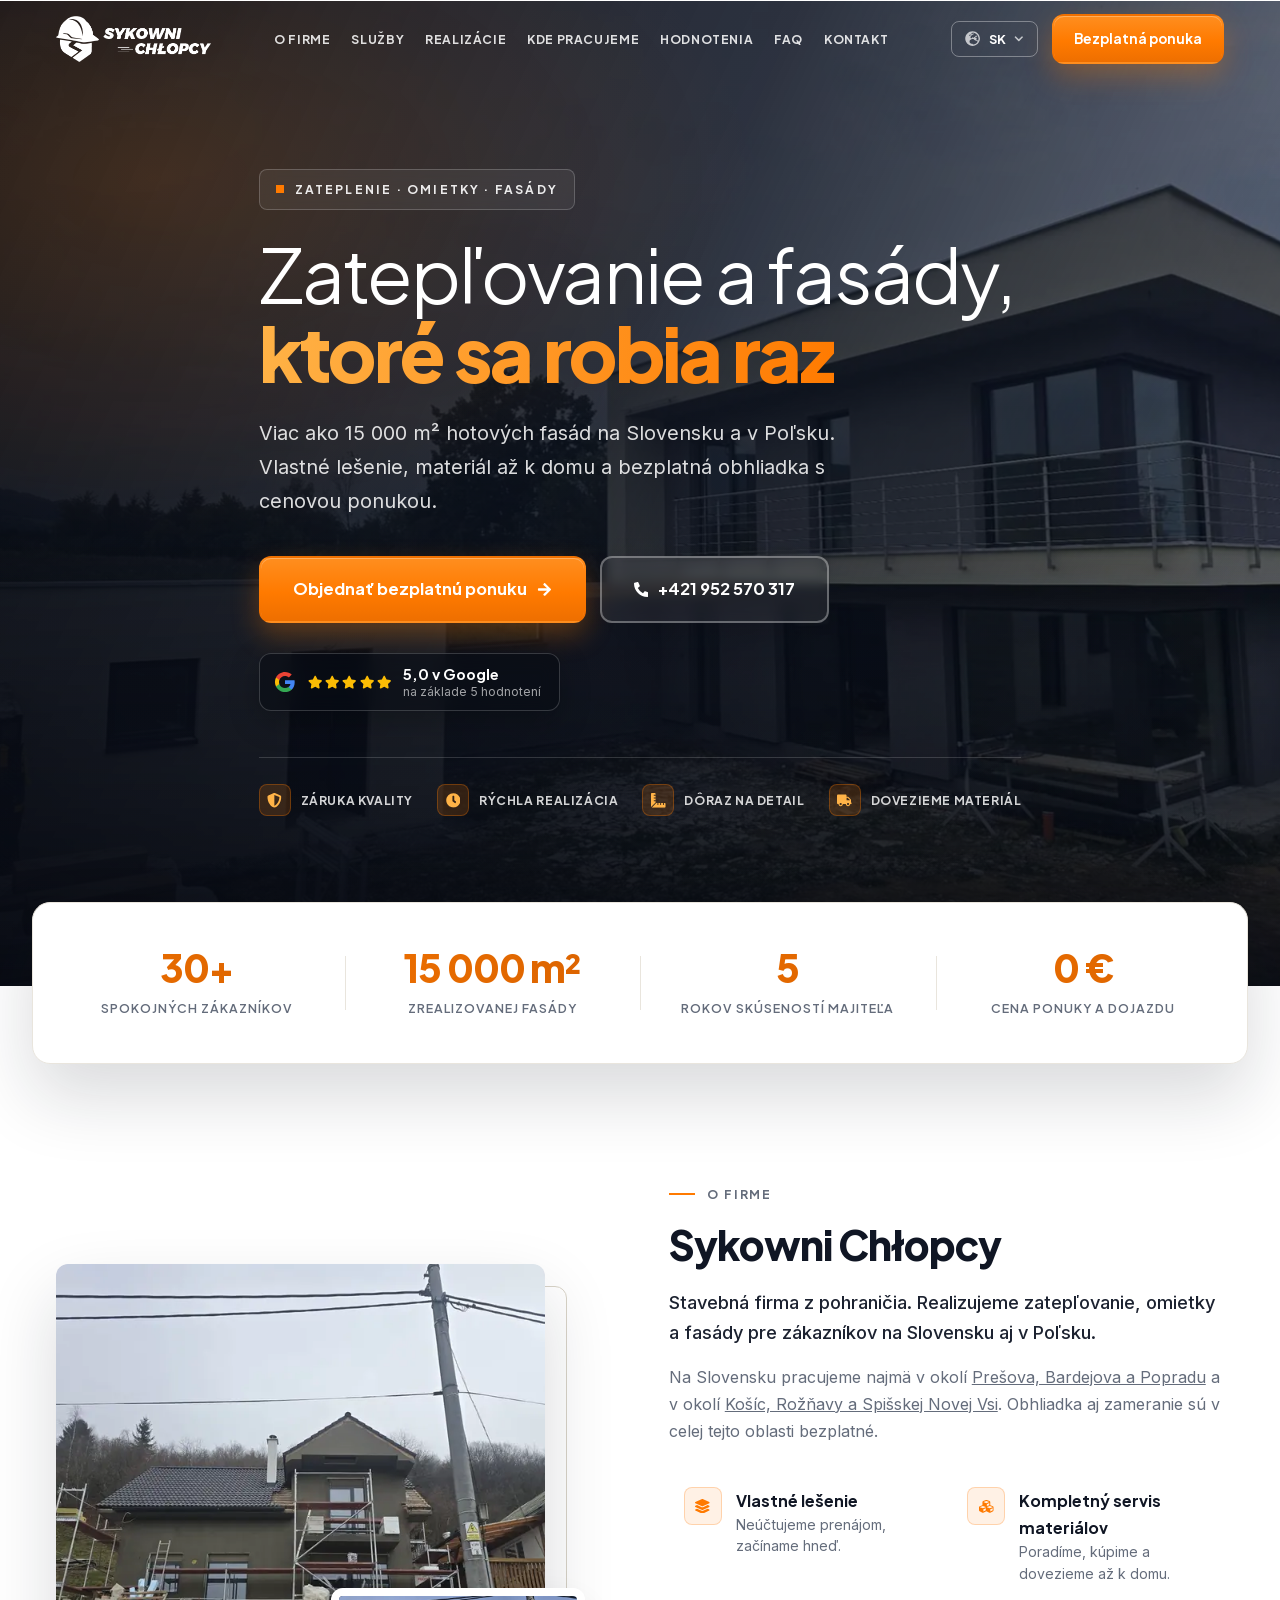
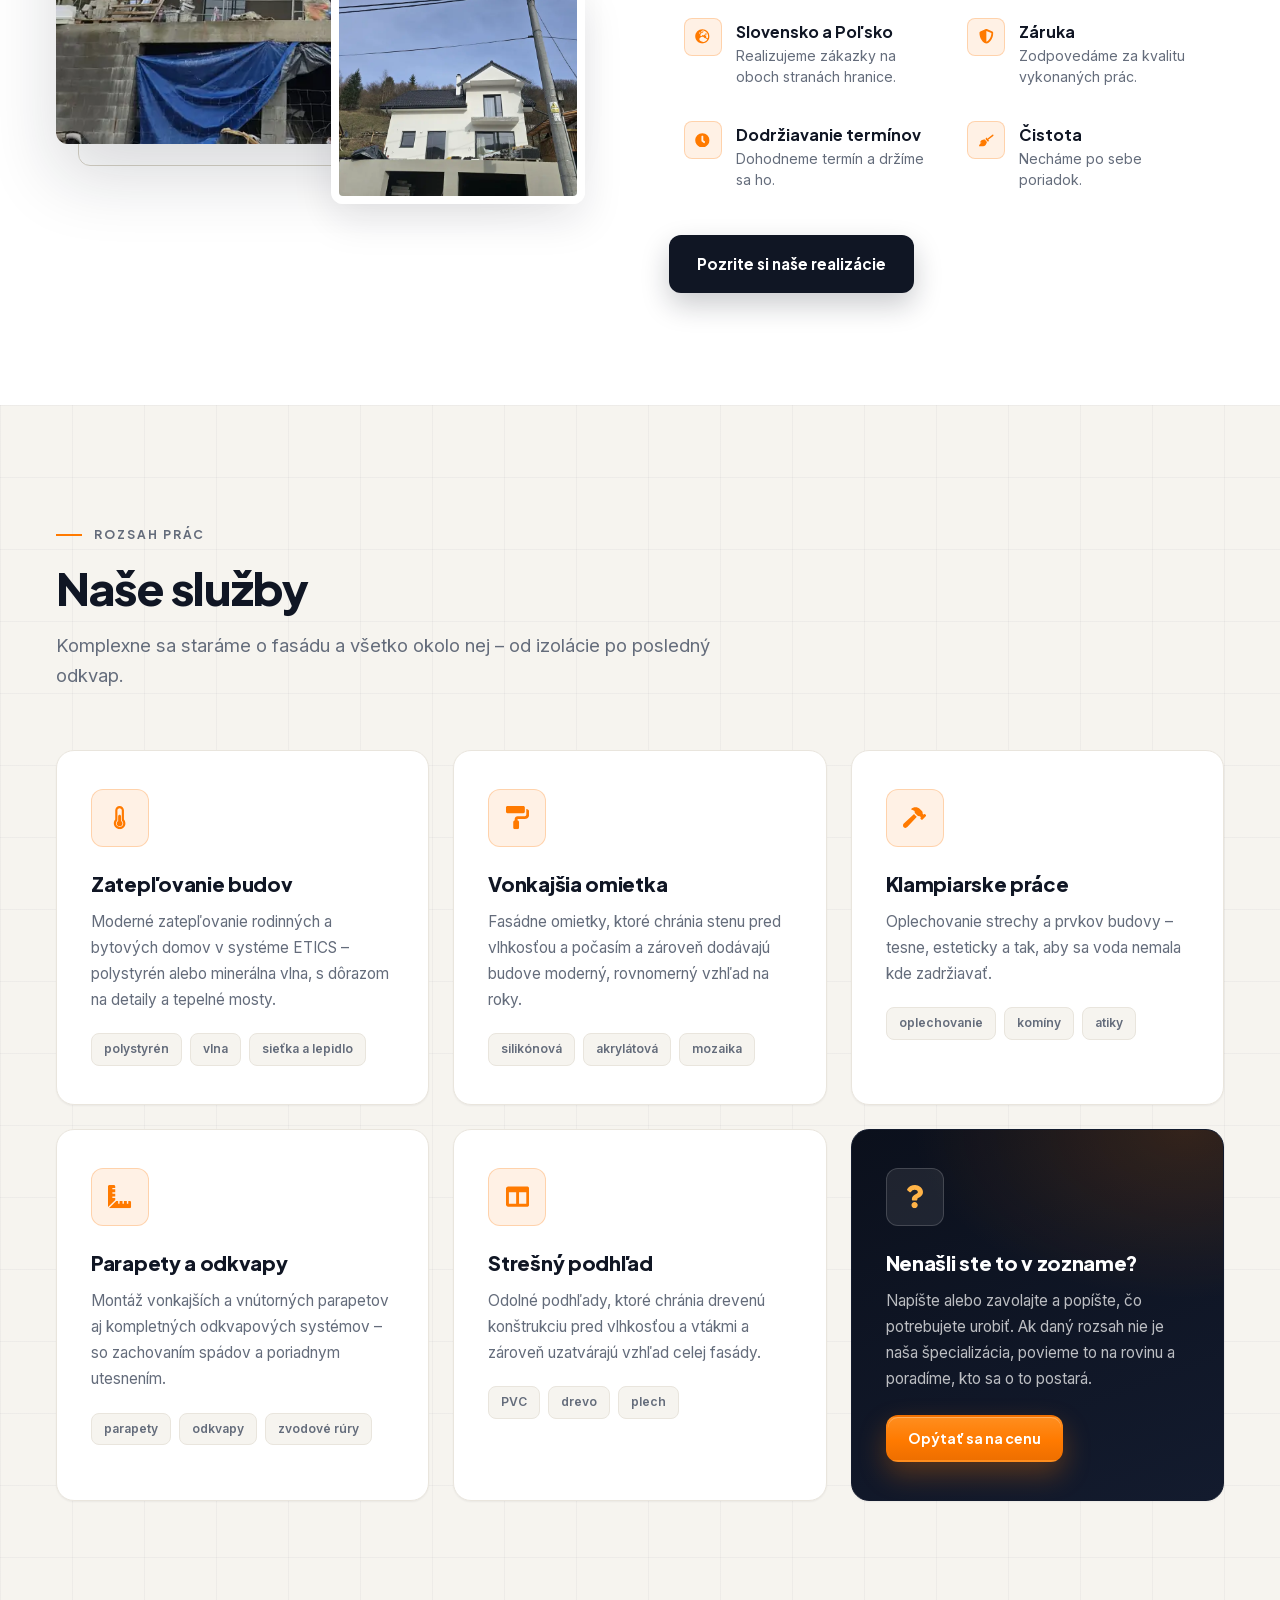
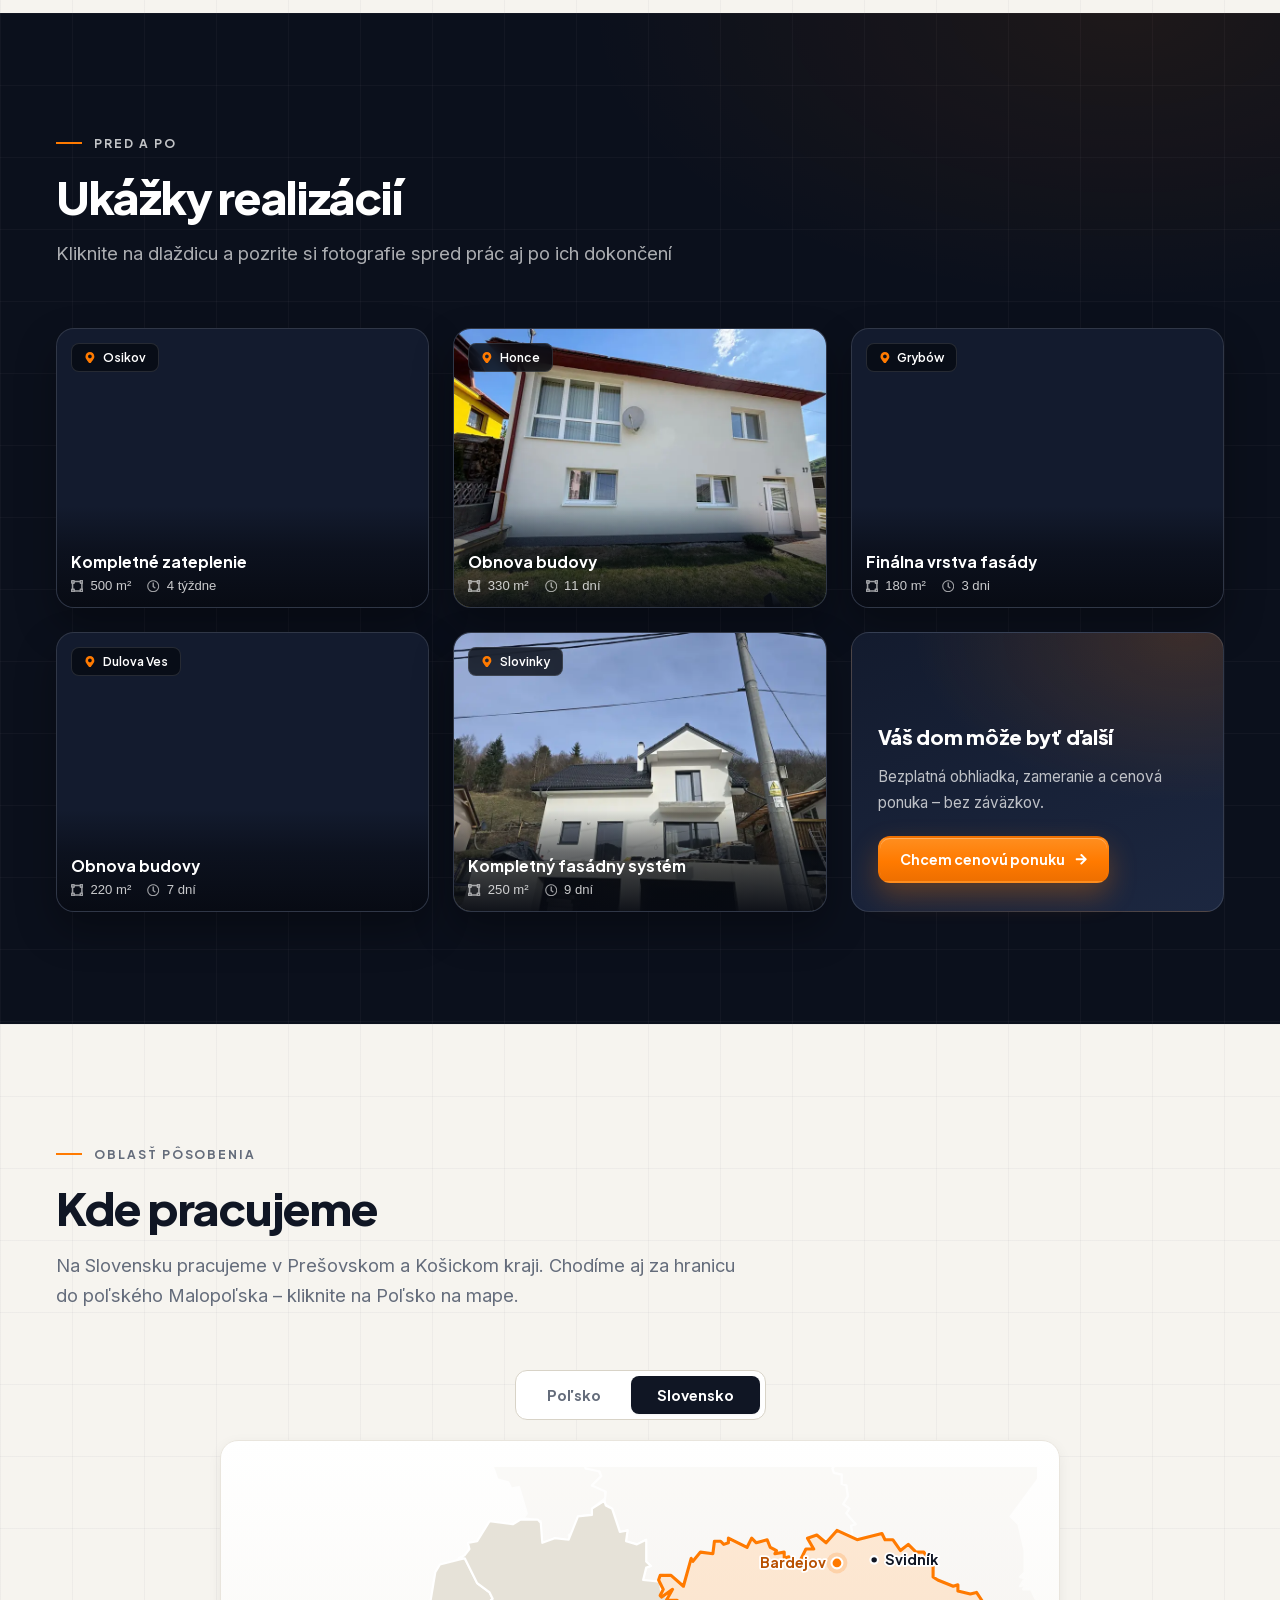
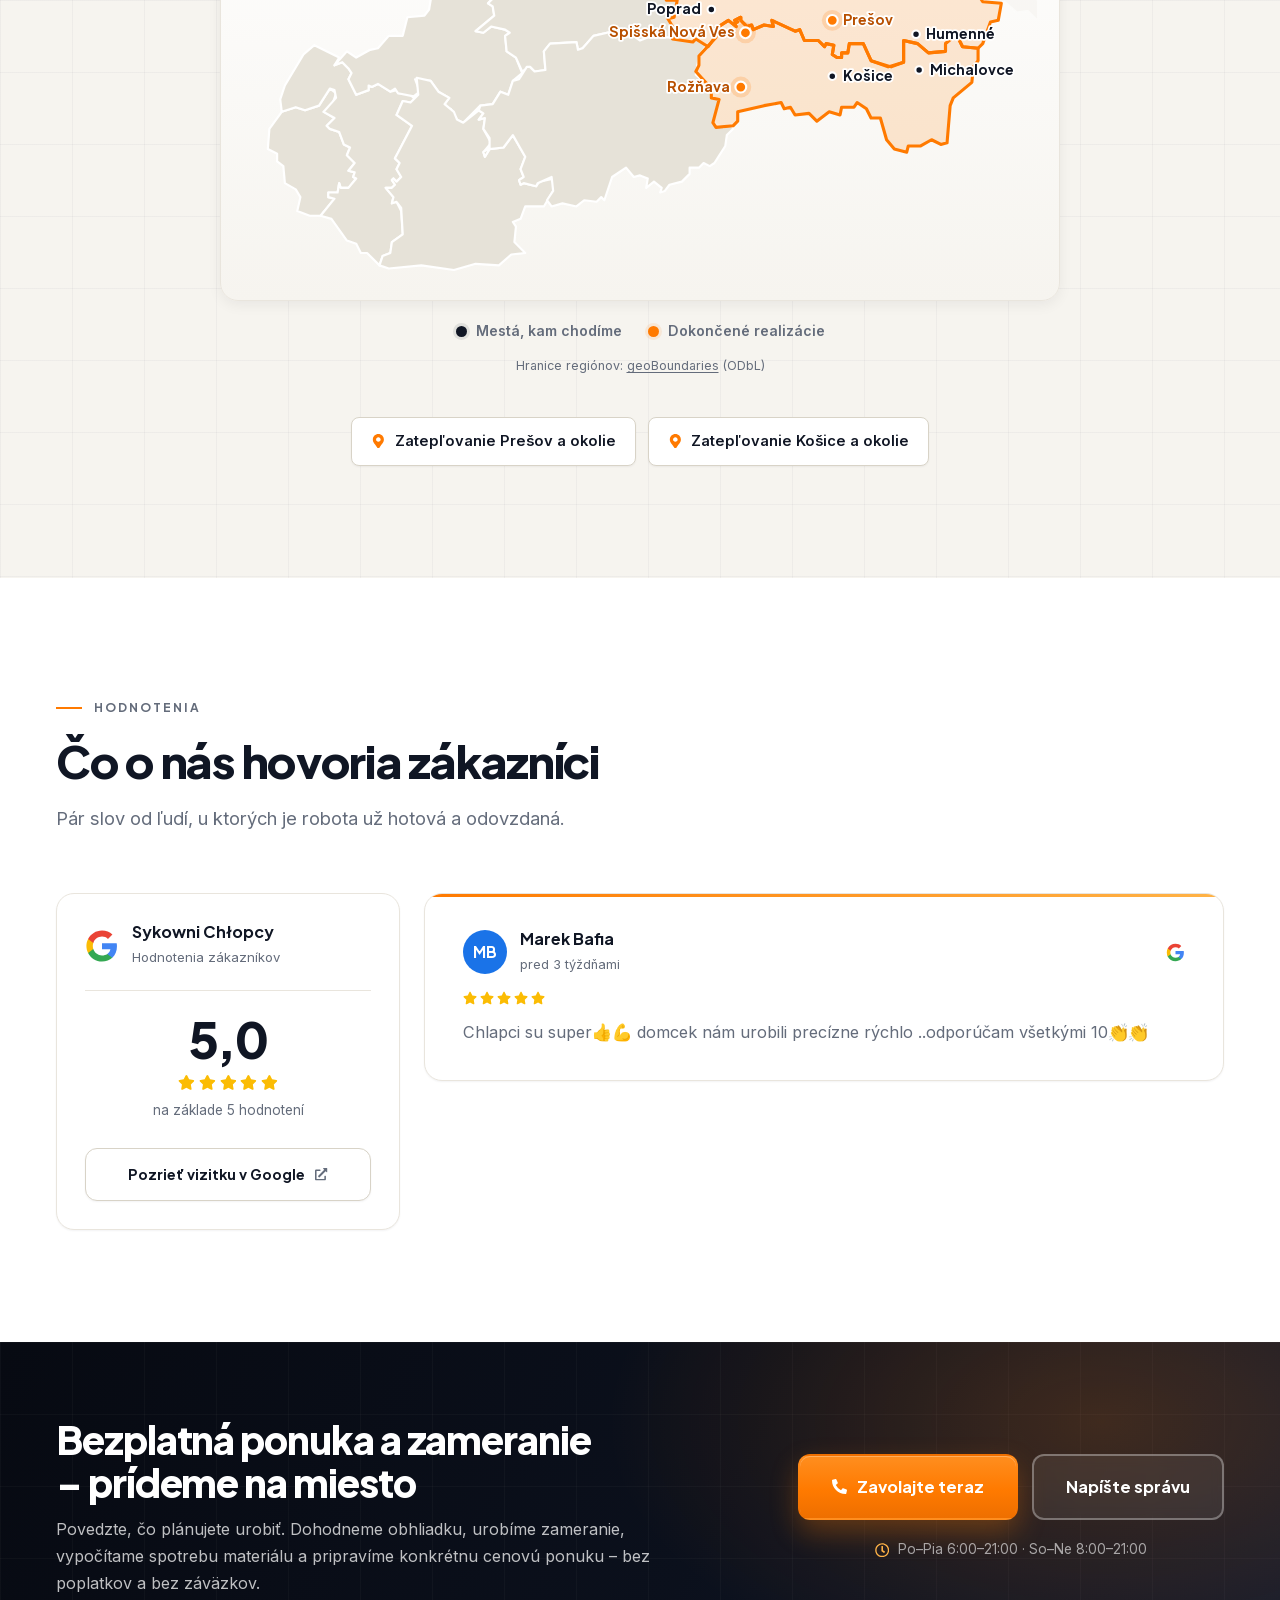
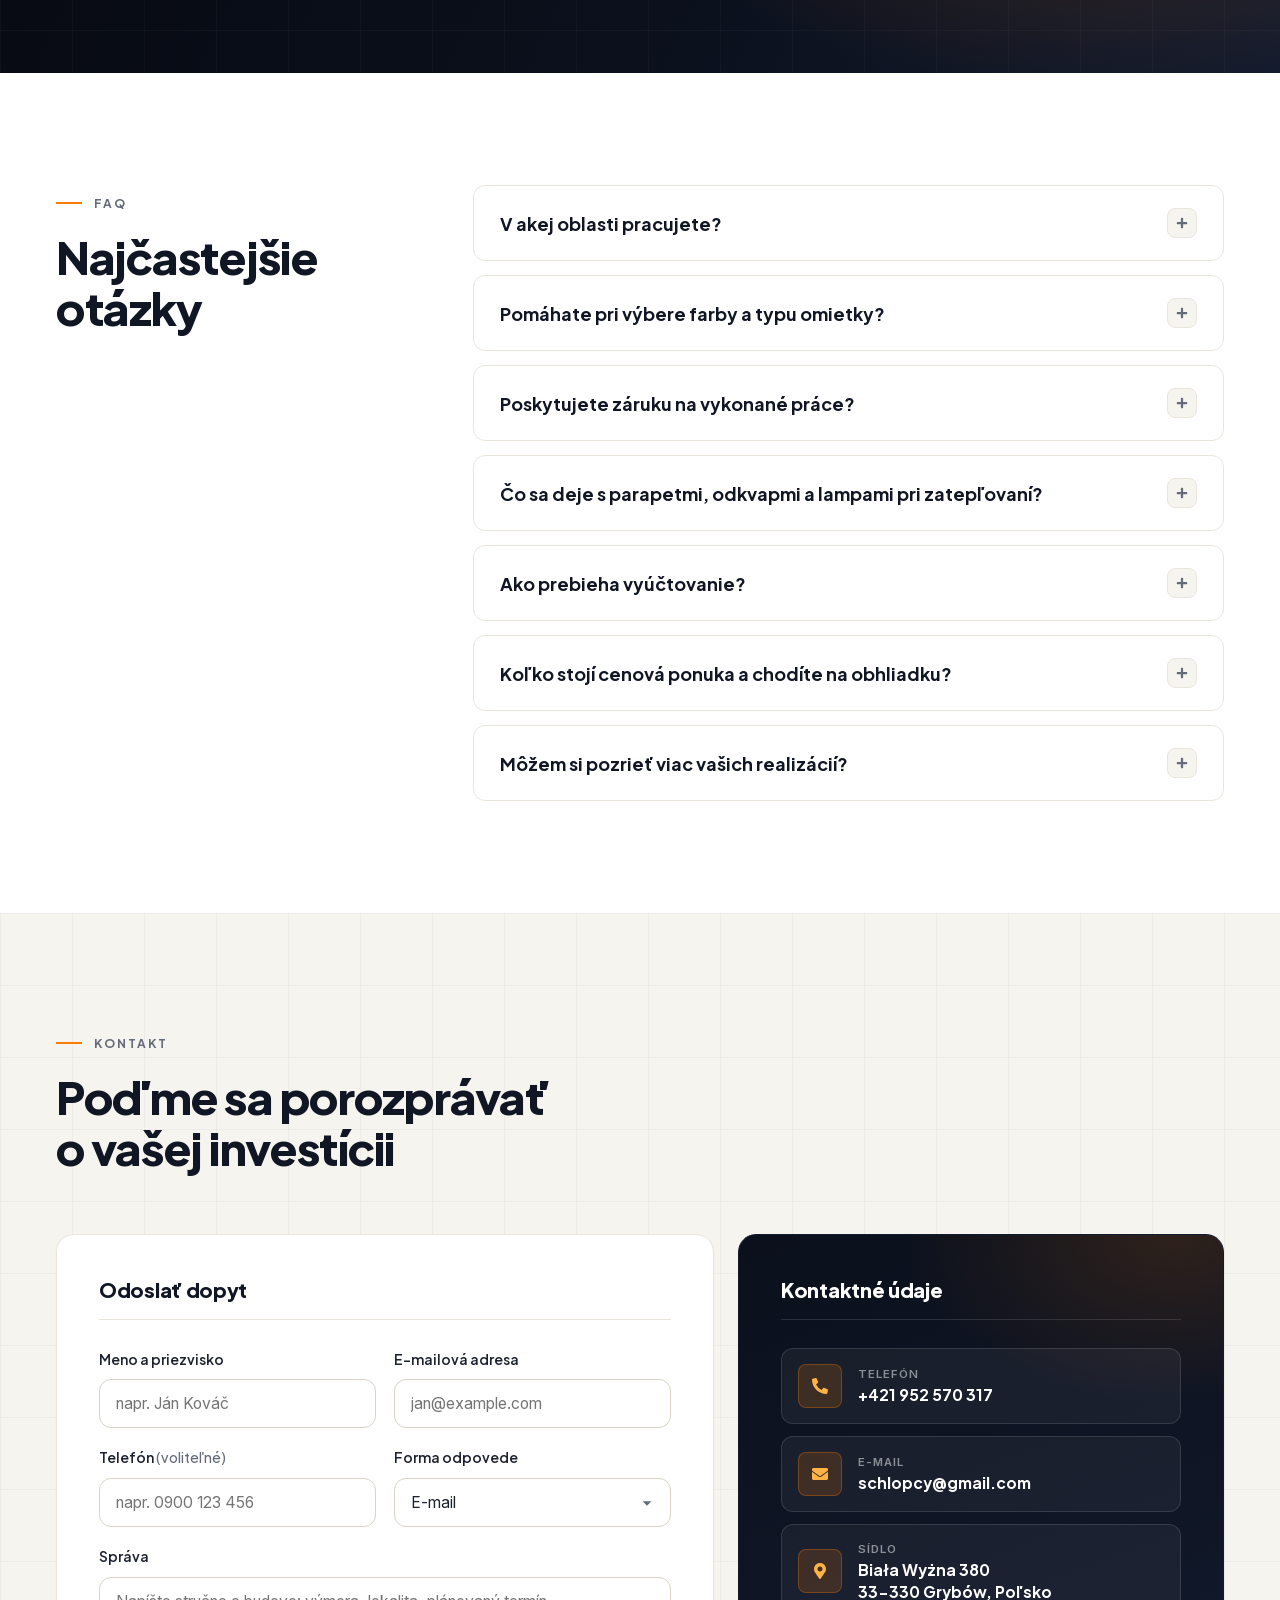
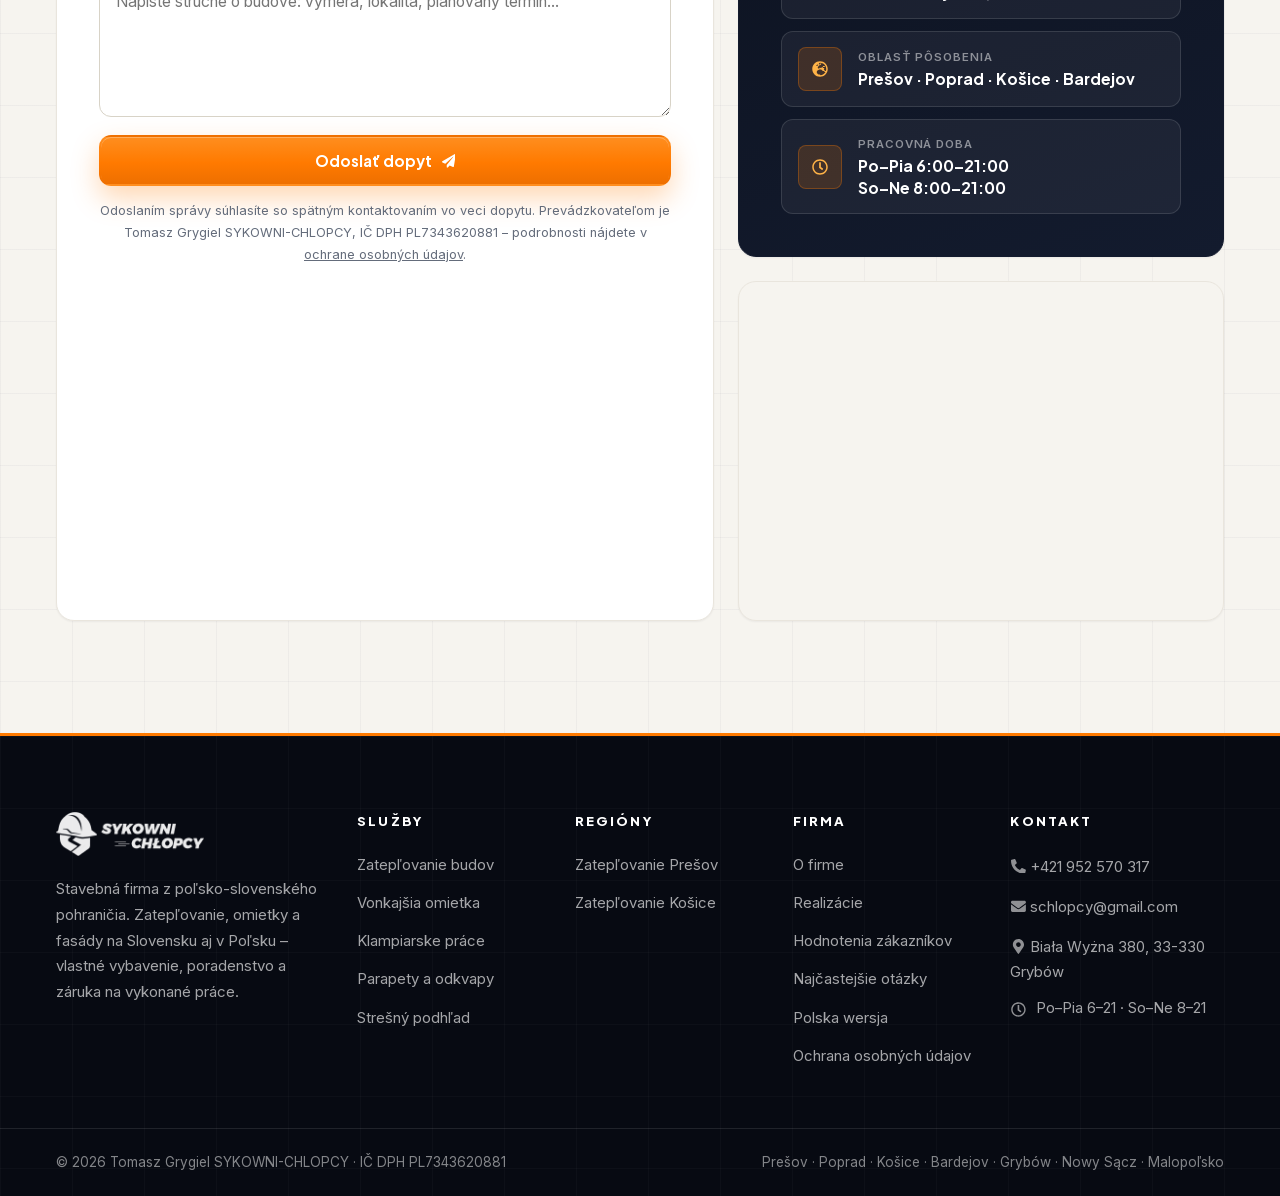
==== commit b858029b: "fix" ====
--- a/index.html
+++ b/index.html
@@ -44,8 +44,8 @@
 
   <!-- trieda .js zapína animácie príchodu; bez skriptov obsah zostáva viditeľný -->
   <script>document.documentElement.classList.add('js');</script>
-  <link rel="stylesheet" href="style.css?v=78" />
-  <script src="script.js?v=78" defer></script>
+  <link rel="stylesheet" href="style.css?v=79" />
+  <script src="script.js?v=79" defer></script>
 
   <script type="application/ld+json">
   {
@@ -501,7 +501,6 @@
             <span class="gc-tags">
               <span class="gc-place"><i class="ico" aria-hidden="true"><svg><use href="#i-map-marker-alt"></use></svg></i>Osikov</span>
             </span>
-            <span class="gc-switch" aria-hidden="true"><span>Pred</span><span>Po</span></span>
             <span class="gc-cue" aria-hidden="true"><i class="ico"><svg><use href="#i-search-plus"></use></svg></i></span>
             <span class="gc-body">
               <span class="gc-title">Kompletné zateplenie</span>
@@ -547,7 +546,6 @@
             <span class="gc-tags">
               <span class="gc-place"><i class="ico" aria-hidden="true"><svg><use href="#i-map-marker-alt"></use></svg></i>Honce</span>
             </span>
-            <span class="gc-switch" aria-hidden="true"><span>Pred</span><span>Po</span></span>
             <span class="gc-cue" aria-hidden="true"><i class="ico"><svg><use href="#i-search-plus"></use></svg></i></span>
             <span class="gc-body">
               <span class="gc-title">Obnova budovy</span>
@@ -584,7 +582,6 @@
             <span class="gc-tags">
               <span class="gc-place"><i class="ico" aria-hidden="true"><svg><use href="#i-map-marker-alt"></use></svg></i>Grybów</span>
             </span>
-            <span class="gc-switch" aria-hidden="true"><span>Pred</span><span>Po</span></span>
             <span class="gc-cue" aria-hidden="true"><i class="ico"><svg><use href="#i-search-plus"></use></svg></i></span>
             <span class="gc-body">
               <span class="gc-title">Finálna vrstva fasády</span>
@@ -626,7 +623,6 @@
             <span class="gc-tags">
               <span class="gc-place"><i class="ico" aria-hidden="true"><svg><use href="#i-map-marker-alt"></use></svg></i>Dulova Ves</span>
             </span>
-            <span class="gc-switch" aria-hidden="true"><span>Pred</span><span>Po</span></span>
             <span class="gc-cue" aria-hidden="true"><i class="ico"><svg><use href="#i-search-plus"></use></svg></i></span>
             <span class="gc-body">
               <span class="gc-title">Obnova budovy</span>
@@ -662,7 +658,6 @@
             <span class="gc-tags">
               <span class="gc-place"><i class="ico" aria-hidden="true"><svg><use href="#i-map-marker-alt"></use></svg></i>Slovinky</span>
             </span>
-            <span class="gc-switch" aria-hidden="true"><span>Pred</span><span>Po</span></span>
             <span class="gc-cue" aria-hidden="true"><i class="ico"><svg><use href="#i-search-plus"></use></svg></i></span>
             <span class="gc-body">
               <span class="gc-title">Kompletný fasádny systém</span>
--- a/style.css
+++ b/style.css
@@ -772,27 +772,9 @@
 /* dopóki zdjęcie „przed" się nie wczyta, nie ma czego przenikać */
 .gallery-card:not(.has-before) .gc-open:hover .gc-after { opacity: 1; }
 
-/* przełącznik Przed / Po – podpowiada, że kafelek ma dwa stany */
-.gc-switch {
-  position: absolute; top: 14px; right: 14px; z-index: 3;
-  display: inline-flex; align-items: center; gap: 9px;
-  padding: 7px 12px; border-radius: var(--radius-sm);
-  background: rgba(7, 10, 18, 0.8); border: 1px solid var(--border-dark);
-  backdrop-filter: blur(8px); -webkit-backdrop-filter: blur(8px);
-  font-family: var(--font-head); font-weight: 700; font-size: 0.7rem;
-  letter-spacing: 0.06em; text-transform: uppercase; line-height: 1;
-}
-.gc-switch span { color: rgba(255, 255, 255, 0.6); transition: color 0.3s ease; }
-.gc-switch span + span { padding-left: 9px; border-left: 1px solid rgba(255, 255, 255, 0.2); }
-.gc-switch span:last-child { color: var(--accent-soft); }
-.gc-open:hover .gc-switch span:first-child,
-.gc-open:focus-visible .gc-switch span:first-child { color: var(--accent-soft); }
-.gc-open:hover .gc-switch span:last-child,
-.gc-open:focus-visible .gc-switch span:last-child { color: rgba(255, 255, 255, 0.42); }
-
 .gc-tags {
   position: absolute; top: 14px; left: 14px; z-index: 3;
-  display: flex; flex-wrap: wrap; gap: 6px; max-width: calc(100% - 130px);
+  display: flex; flex-wrap: wrap; gap: 6px; max-width: calc(100% - 28px);
 }
 .gc-place {
   display: inline-flex; align-items: center; gap: 7px;
@@ -1513,11 +1495,9 @@
   /* rozmiar dobrany tak, żeby „Ocieplenia i elewacje,” zawsze mieściło się w jednej linii */
   #hero h1 { font-size: min(8.5vw, 3.2rem); line-height: 1.12; margin-bottom: 18px; }
   .hero-subtitle { font-size: 1rem; max-width: none; }
-  .hero-kicker { margin-bottom: 18px; padding: 7px 13px; font-size: 0.68rem; letter-spacing: 0.14em; }
-  /* przyciski przejmuje dolny pasek, więc plakietka z oceną staje tuż pod opisem */
-  .hero-rating { margin-top: 24px; gap: 10px; padding: 9px 15px 9px 12px; }
-  .hero-rating .rv-stars { font-size: 0.82rem; }
-  .hero-rating-txt strong { font-size: 0.88rem; }
+  /* na telefonie pierwszy ekran ma być czystym kadrem: nadtytuł i plakietka
+     Google schodzą, żeby nagłówek i konkret miały miejsce */
+  .hero-kicker, .hero-rating { display: none; }
 
   .hero-chips {
     display: grid; grid-template-columns: 1fr; gap: 0;
@@ -1635,23 +1615,26 @@
   }
   .mobile-bar-btn.primary { background: var(--accent); color: #fff; border-color: var(--accent); box-shadow: var(--shadow-accent); }
 
-  /* Na telefonie zdjęcia stoją jedno pod drugim. Boczny margines znika,
-     bo strzałki przenoszą się w przerwę między ujęciami – zdjęcia
-     dostają całą szerokość ekranu. */
+  /* Na telefonie zdjęcia stoją jedno pod drugim i zajmują całą szerokość
+     ekranu, a strzałki wracają na boki – kciuk trafia w nie z krawędzi. */
   .lb-shell { padding: 10px 8px; gap: 8px; }
   .lb-head { padding-bottom: 8px; }
   .lb-place { font-size: 0.68rem; letter-spacing: 0.1em; }
   .lb-counter { display: none; }
   #lightbox-close { width: 36px; height: 36px; font-size: 0.95rem; }
 
-  .lb-stage { grid-template-columns: 1fr; grid-auto-rows: 1fr; gap: 52px; }
+  .lb-stage { grid-template-columns: 1fr; grid-auto-rows: 1fr; gap: 14px; }
   .lb-frame { border-radius: 12px; box-shadow: 0 14px 30px rgba(0, 0, 0, 0.45); }
 
-  /* obie strzałki lądują na środku przerwy, obok siebie – kciuk ma je
-     dokładnie tam, gdzie patrzy, i nie zasłaniają zdjęć */
-  .lightbox-arrow { width: 46px; height: 46px; font-size: 1.2rem; background: rgba(255, 255, 255, 0.12); }
-  #lightbox-prev { left: calc(50% - 54px); right: auto; }
-  #lightbox-next { right: calc(50% - 54px); left: auto; }
+  /* strzałki przy krawędziach, na zdjęciu – ciemne szkło trzyma je
+     czytelne nad każdym kadrem */
+  .lightbox-arrow {
+    width: 44px; height: 44px; font-size: 1.15rem;
+    background: rgba(7, 10, 18, 0.62); border-color: rgba(255, 255, 255, 0.22);
+    backdrop-filter: blur(8px); -webkit-backdrop-filter: blur(8px);
+  }
+  #lightbox-prev { left: 6px; right: auto; }
+  #lightbox-next { right: 6px; left: auto; }
 
   /* plakietki „Przed" i „Po" wyśrodkowane u góry każdego zdjęcia */
   .lb-tag {
@@ -2058,7 +2041,7 @@
   .navbar, .hero-bg, .hero-overlay, .hero-scroll, .mobile-bar, #scrollToTopBtn,
   .cta-band, .map-box, #lightbox-overlay, .skip-link, .reviews-controls,
   .hero-actions, .hero-rating, .contact-box form, .gallery-more,
-  .gc-cue, .gc-switch, .gc-place, .gc-before { display: none !important; }
+  .gc-cue, .gc-place, .gc-before { display: none !important; }
 
   /* animowane detale wracają do stanu końcowego */
   .section-tag::before { width: 26px !important; }
